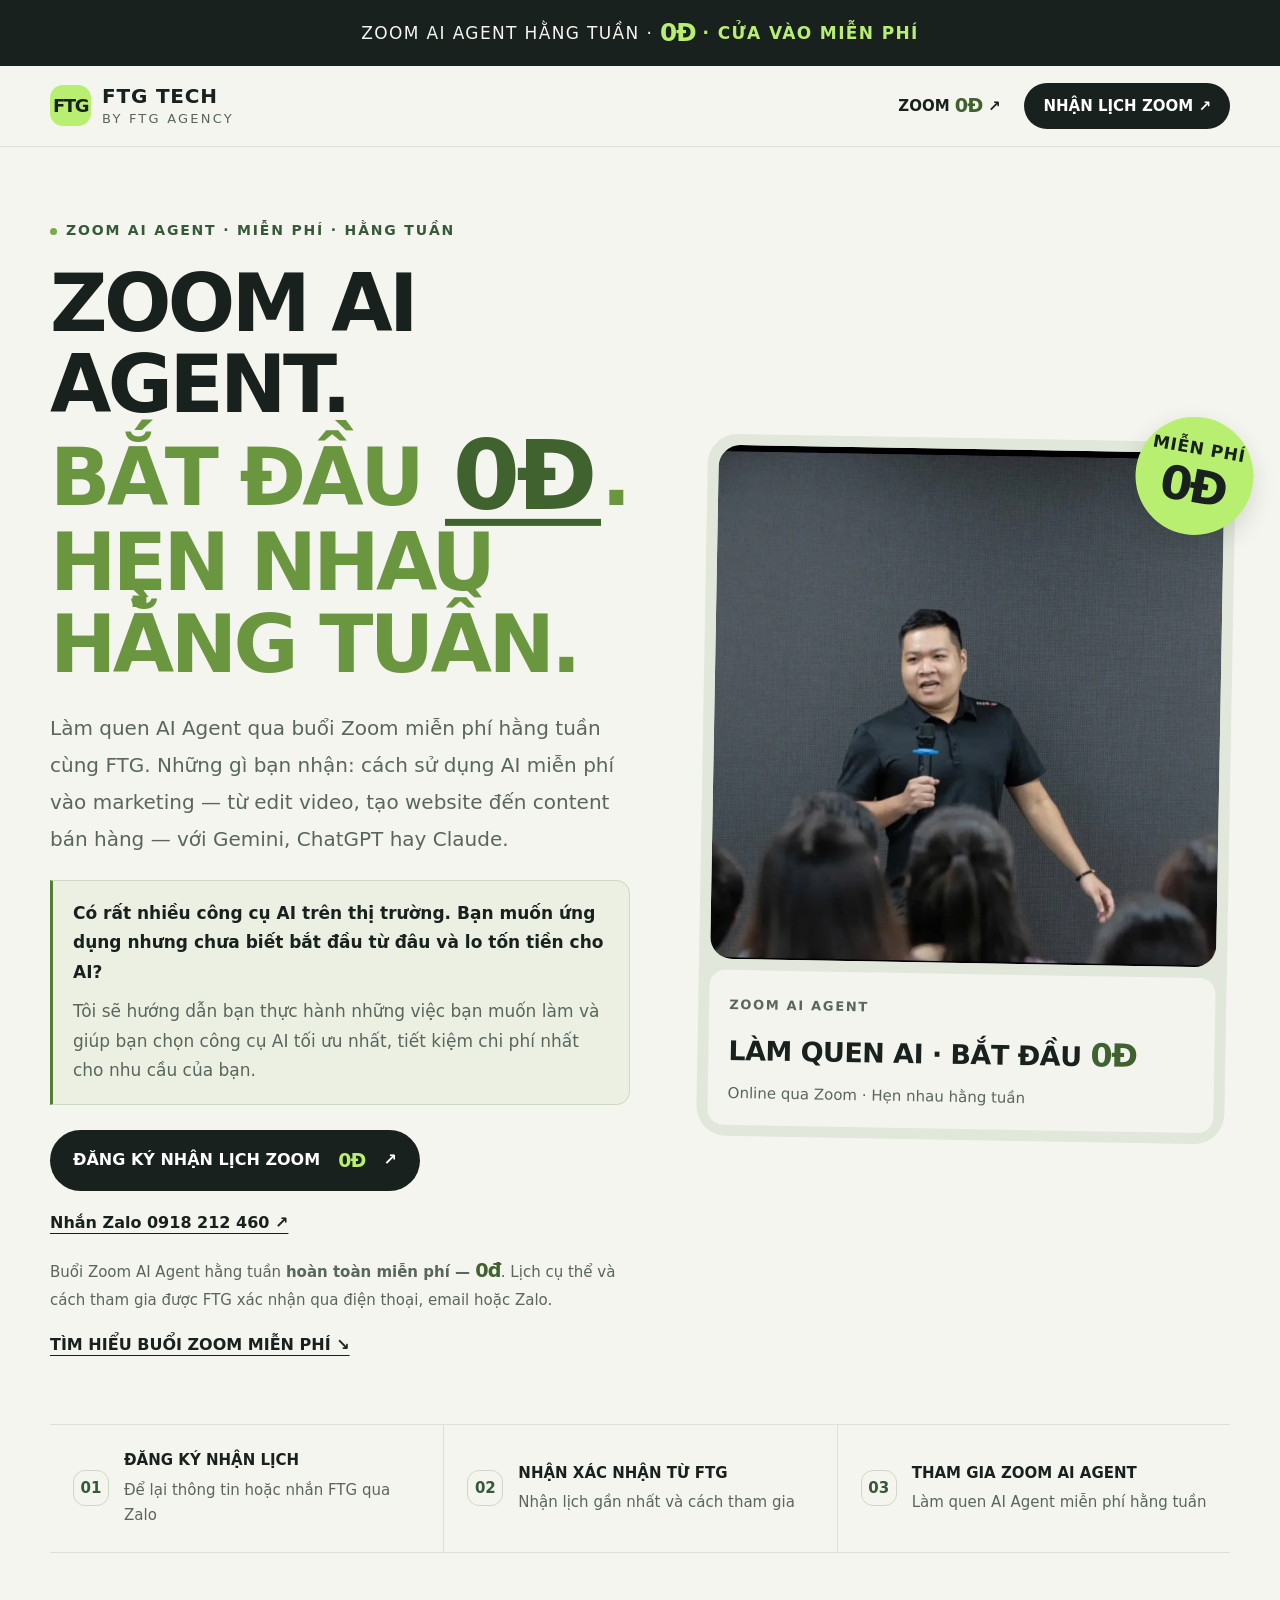
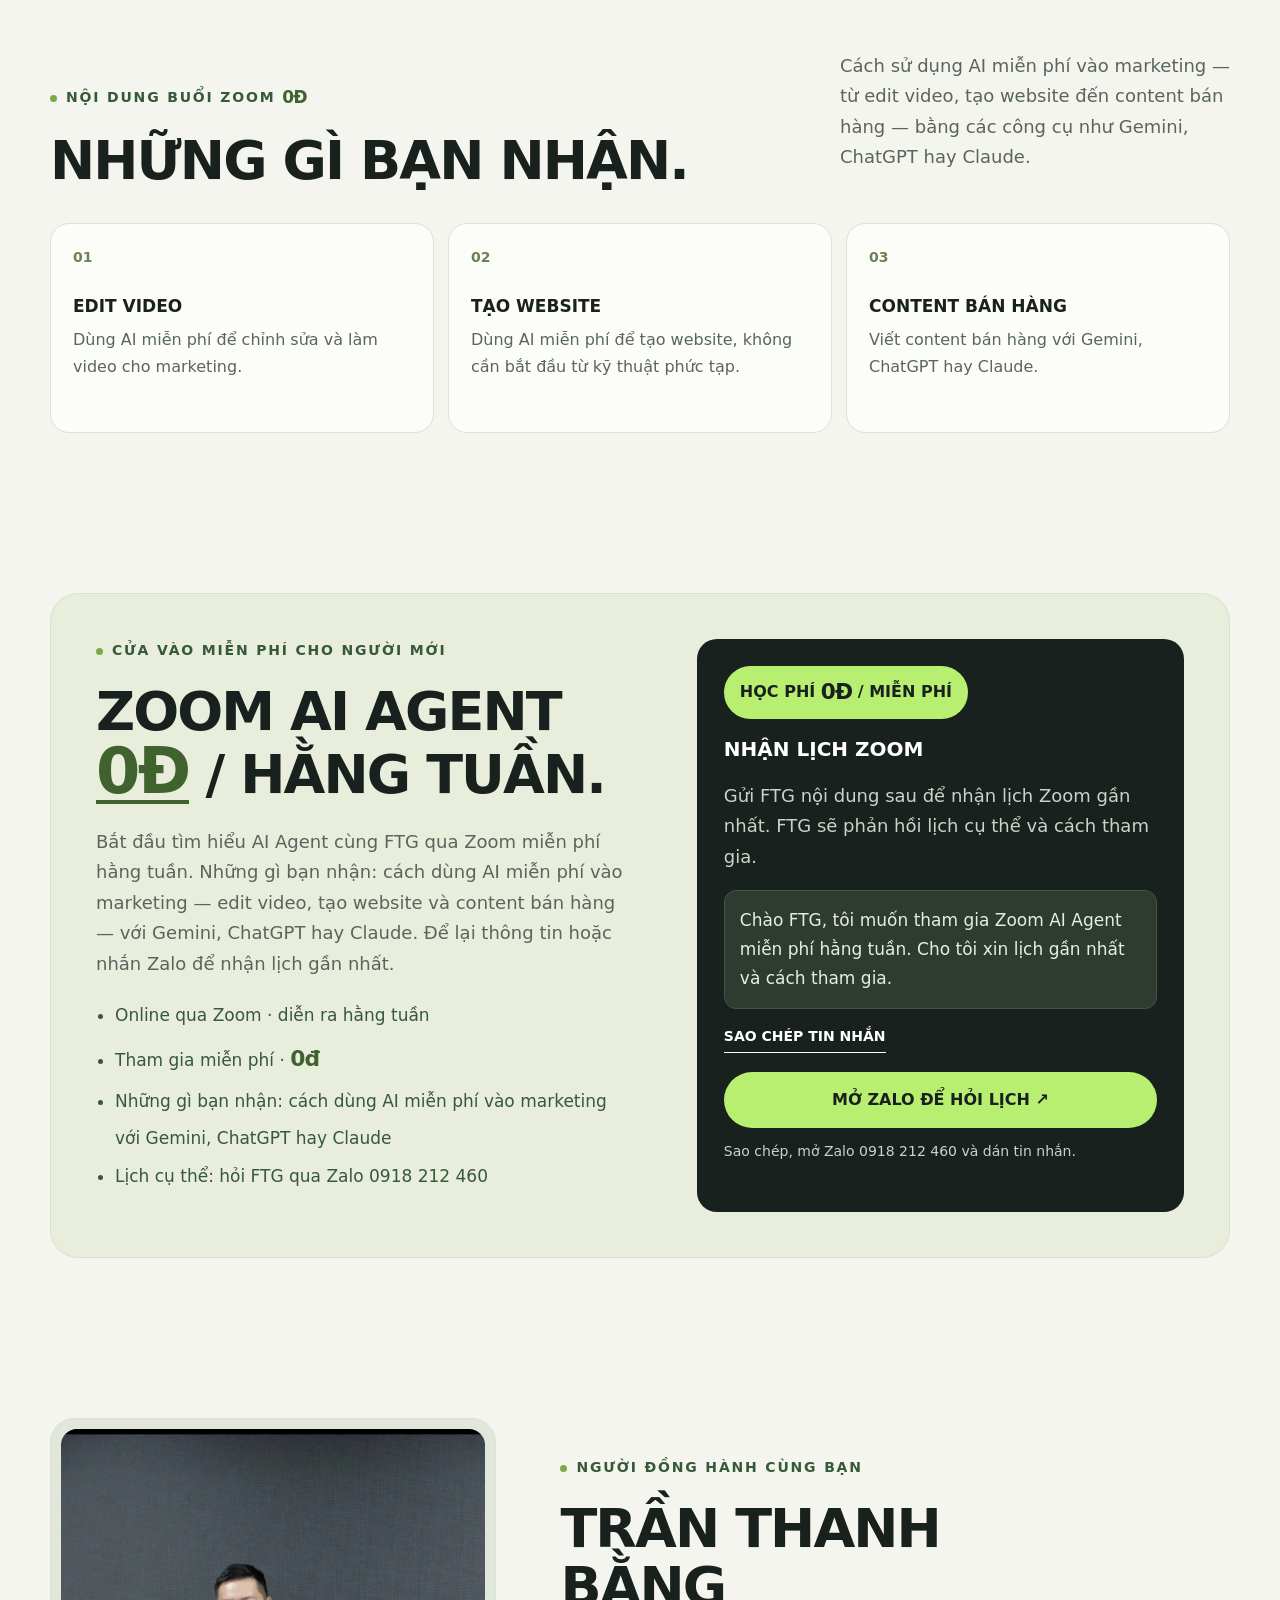
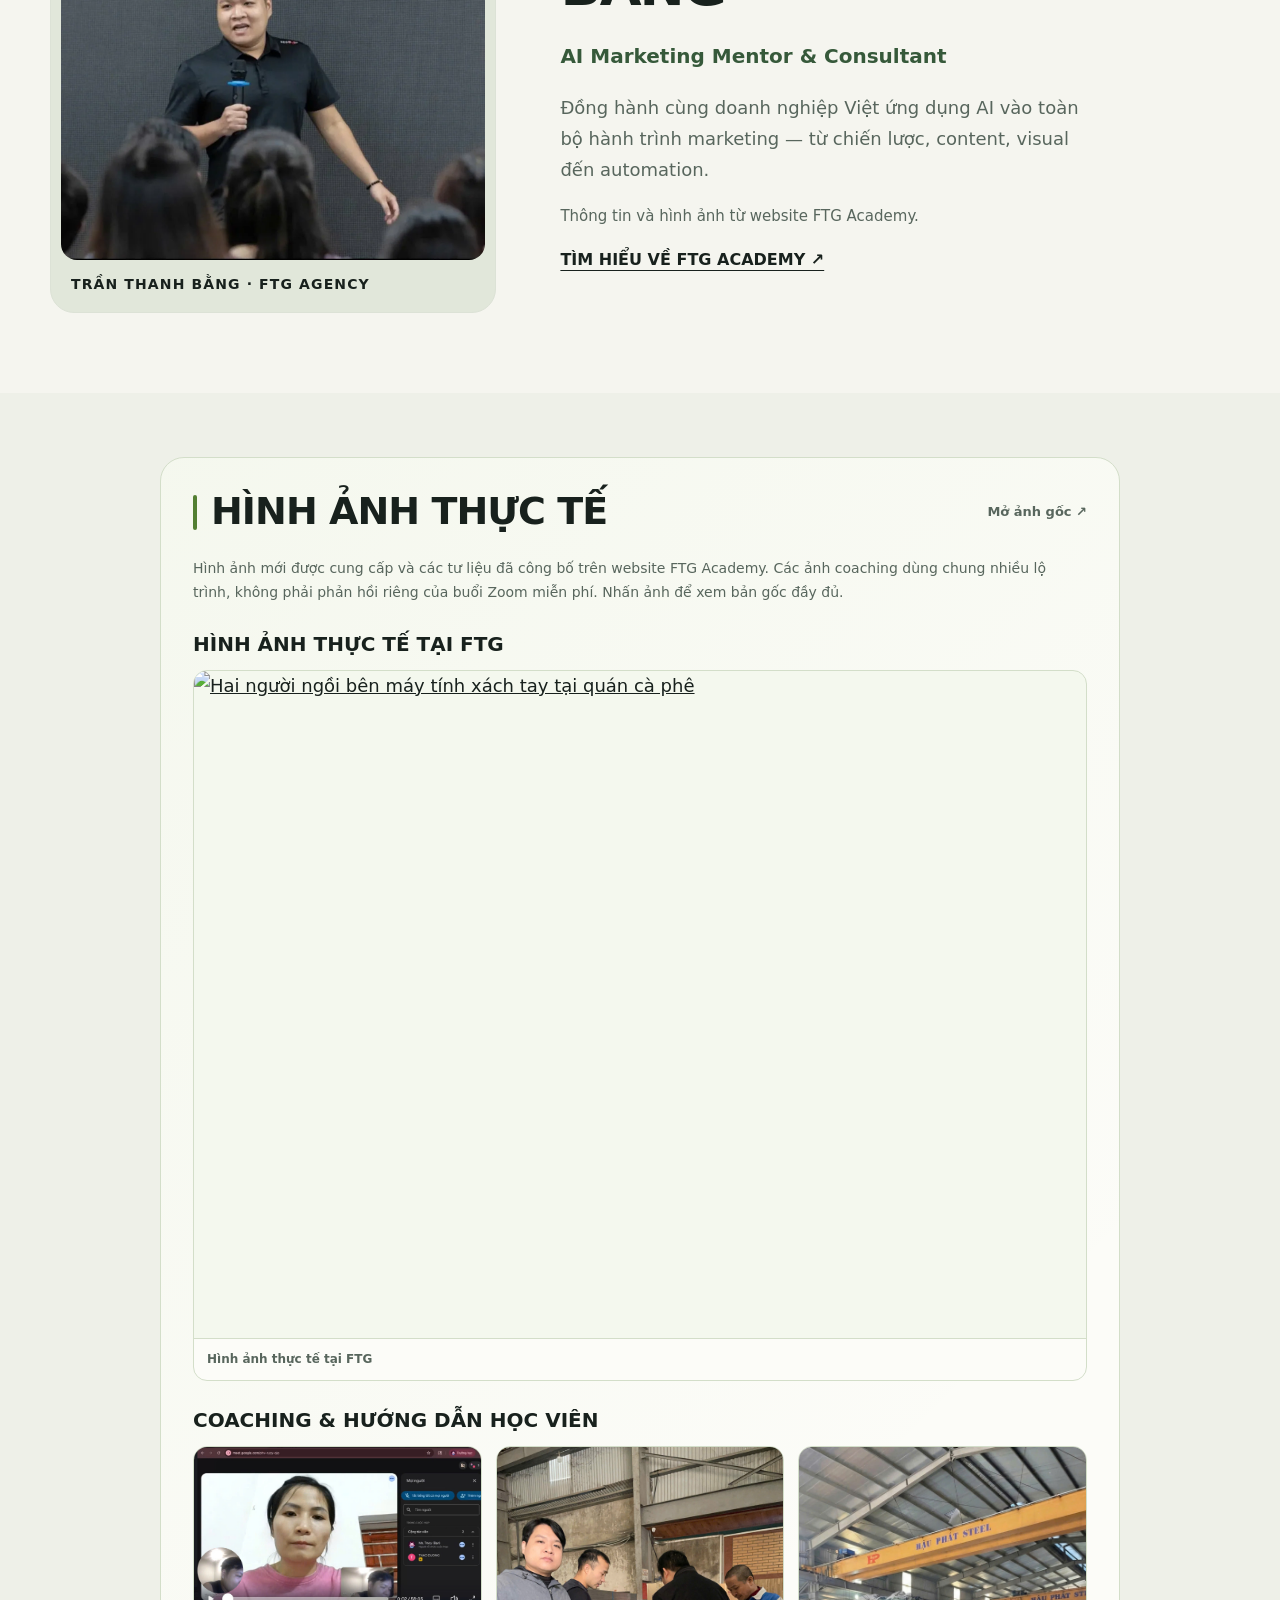
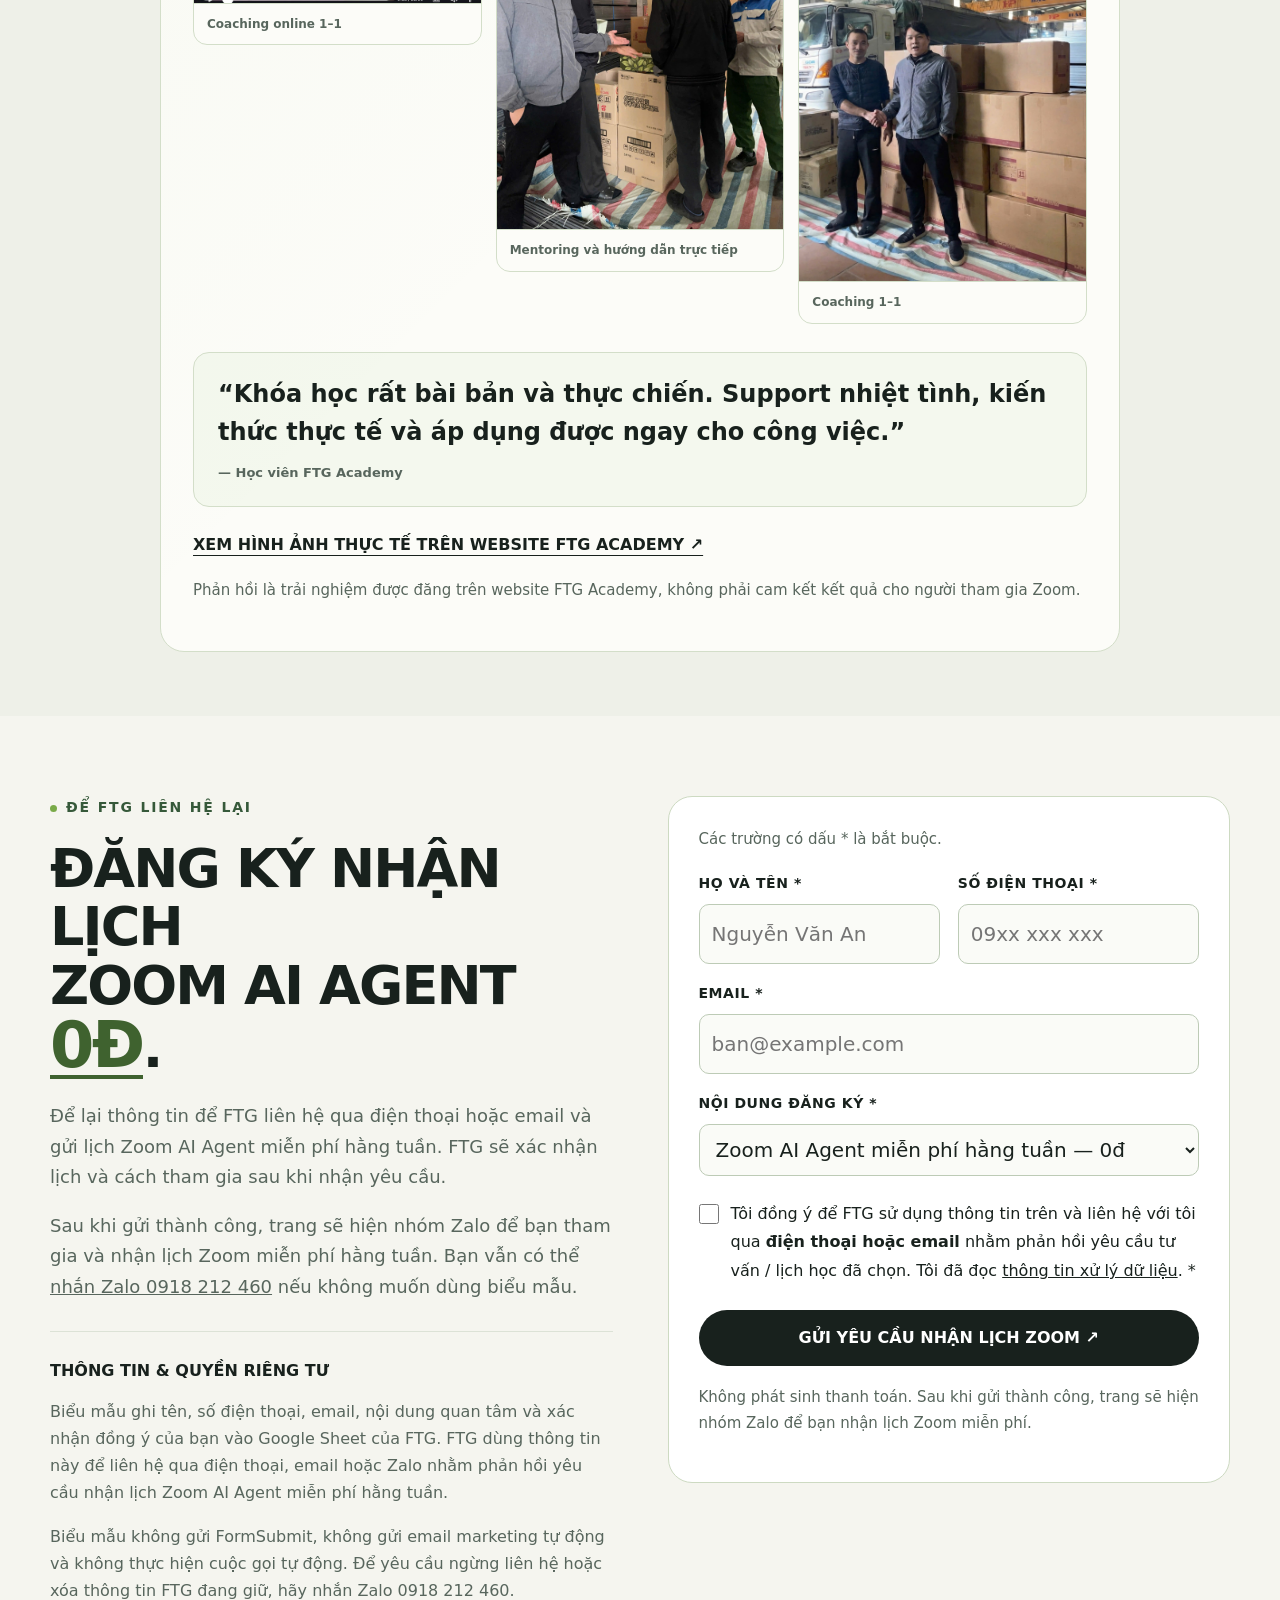
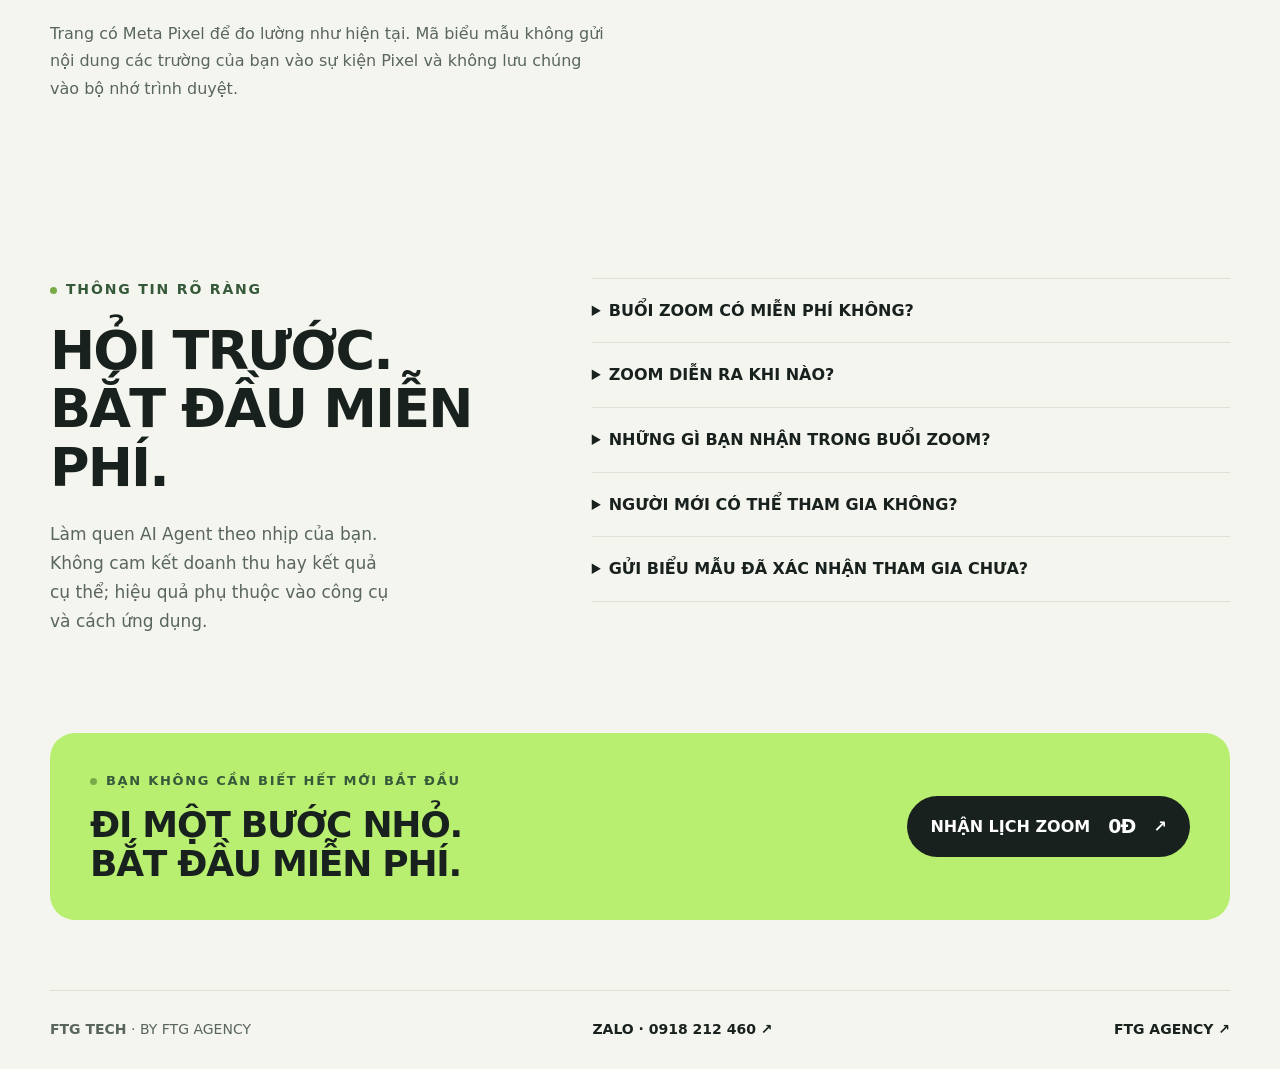
==== bat-dau/index.html @ dbfe8821 "Use neutral Vietnamese image gallery labels" ====
<!doctype html>
<html lang="vi">
<head>
<meta charset="utf-8"><meta name="viewport" content="width=device-width,initial-scale=1"><meta name="theme-color" content="#f5f5ef">
<title>ZOOM AI AGENT 0Đ HẰNG TUẦN | FTG TECH</title>
<meta name="description" content="Tham gia Zoom AI Agent miễn phí hằng tuần cùng FTG. Những gì bạn nhận: cách dùng AI miễn phí vào marketing — edit video, tạo website, content bán hàng với Gemini, ChatGPT hay Claude. Đăng ký nhận lịch hoặc nhắn Zalo 0918 212 460.">
<link rel="canonical" href="https://ftgagency.github.io/ftg-tech/bat-dau/">
<meta property="og:title" content="ZOOM AI AGENT 0Đ HẰNG TUẦN | FTG TECH">
<meta property="og:description" content="Zoom AI Agent 0đ hằng tuần. Những gì bạn nhận: cách dùng AI miễn phí vào marketing — edit video, tạo website, content bán hàng với Gemini, ChatGPT hay Claude.">
<meta property="og:type" content="website"><meta property="og:url" content="https://ftgagency.github.io/ftg-tech/bat-dau/"><meta property="og:image" content="https://ftgagency.github.io/ftg-tech/assets/tech-workspace.jpg">
<link rel="stylesheet" href="funnel.css?v=feedback-layout-20261028">
<link rel="stylesheet" href="../assets/feedback-layout.css?v=20261029-feedback">
<script>!function(f,b,e,v,n,t,s){if(f.fbq)return;n=f.fbq=function(){n.callMethod?n.callMethod.apply(n,arguments):n.queue.push(arguments)};if(!f._fbq)f._fbq=n;n.push=n;n.loaded=!0;n.version='2.0';n.queue=[];t=b.createElement(e);t.async=!0;t.src=v;s=b.getElementsByTagName(e)[0];s.parentNode.insertBefore(t,s)}(window, document,'script','https://connect.facebook.net/en_US/fbevents.js');fbq('init','1695543372086757');fbq('track','PageView');</script>
</head>
<body>
<noscript><img height="1" width="1" style="display:none" alt="" src="https://www.facebook.com/tr?id=1695543372086757&ev=PageView&noscript=1"></noscript>
<a class="skip" href="#main">Bỏ qua điều hướng</a>
<div class="announcement">ZOOM AI AGENT HẰNG TUẦN · <strong><span class="zero-mark">0Đ</span> · CỬA VÀO MIỄN PHÍ</strong></div>
<header><div class="wrap nav"><a class="brand" href="../" aria-label="FTG Tech trang chủ"><span class="brand-mark">FTG</span><span><strong>FTG TECH</strong><small>BY FTG AGENCY</small></span></a><a class="nav-link" href="#zoom">ZOOM <span class="zero-mark">0Đ</span> ↗</a><a class="button small" href="#dang-ky">NHẬN LỊCH ZOOM ↗</a></div></header>
<main id="main">
<section class="hero wrap" id="bat-dau">
<div>
<p class="eyebrow">ZOOM AI AGENT · MIỄN PHÍ · HẰNG TUẦN</p>
<h1>ZOOM AI AGENT.<br><em>BẮT ĐẦU <span class="zero-mark">0Đ</span>.<br>HẸN NHAU<br>HẰNG TUẦN.</em></h1>
<p class="lead">Làm quen AI Agent qua buổi Zoom miễn phí hằng tuần cùng FTG. Những gì bạn nhận: cách sử dụng AI miễn phí vào marketing — từ edit video, tạo website đến content bán hàng — với Gemini, ChatGPT hay Claude.</p>
<div class="ai-start-message ai-start-message--light"><p><strong>Có rất nhiều công cụ AI trên thị trường. Bạn muốn ứng dụng nhưng chưa biết bắt đầu từ đâu và lo tốn tiền cho AI?</strong></p><p>Tôi sẽ hướng dẫn bạn thực hành những việc bạn muốn làm và giúp bạn chọn công cụ AI tối ưu nhất, tiết kiệm chi phí nhất cho nhu cầu của bạn.</p></div>
<div class="actions"><a class="button" href="#dang-ky">ĐĂNG KÝ NHẬN LỊCH ZOOM <span class="zero-mark">0Đ</span> <span>↗</span></a><a class="text-link" href="https://zalo.me/0918212460" target="_blank" rel="noopener noreferrer" data-contact="hero">Nhắn Zalo 0918 212 460 ↗</a></div>
<p class="note">Buổi Zoom AI Agent hằng tuần <strong>hoàn toàn miễn phí — <span class="zero-mark">0đ</span></strong>. Lịch cụ thể và cách tham gia được FTG xác nhận qua điện thoại, email hoặc Zalo.</p>
<a class="text-link" href="#zoom">TÌM HIỂU BUỔI ZOOM MIỄN PHÍ ↘</a>
</div>
<div class="hero-visual hero-portrait"><img src="assets/tran-thanh-bang.webp" alt="Trần Thanh Bằng cầm mic chia sẻ trong buổi đào tạo" fetchpriority="high" width="1260" height="1280"><div class="visual-caption"><span>ZOOM AI AGENT</span><strong>LÀM QUEN AI · BẮT ĐẦU <span class="zero-mark">0Đ</span></strong><p>Online qua Zoom · Hẹn nhau hằng tuần</p></div><span class="free-badge">MIỄN PHÍ<br><b>0Đ</b></span></div>
</section>
<div class="wrap"><ol class="steps">
<li><span>01</span><div><strong>ĐĂNG KÝ NHẬN LỊCH</strong><small>Để lại thông tin hoặc nhắn FTG qua Zalo</small></div></li>
<li><span>02</span><div><strong>NHẬN XÁC NHẬN TỪ FTG</strong><small>Nhận lịch gần nhất và cách tham gia</small></div></li>
<li><span>03</span><div><strong>THAM GIA ZOOM AI AGENT</strong><small>Làm quen AI Agent miễn phí hằng tuần</small></div></li>
</ol></div>

<section class="wrap section" id="nhung-gi-ban-nhan" aria-labelledby="benefits-title">
<div class="section-head">
<div>
<p class="eyebrow">NỘI DUNG BUỔI ZOOM <span class="zero-mark">0Đ</span></p>
<h2 id="benefits-title">NHỮNG GÌ BẠN NHẬN.</h2>
</div>
<p>Cách sử dụng AI miễn phí vào marketing — từ edit video, tạo website đến content bán hàng — bằng các công cụ như Gemini, ChatGPT hay Claude.</p>
</div>
<div class="curriculum-grid">
<article class="module">
<span class="goal-number">01</span>
<strong>EDIT VIDEO</strong>
<span>Dùng AI miễn phí để chỉnh sửa và làm video cho marketing.</span>
</article>
<article class="module">
<span class="goal-number">02</span>
<strong>TẠO WEBSITE</strong>
<span>Dùng AI miễn phí để tạo website, không cần bắt đầu từ kỹ thuật phức tạp.</span>
</article>
<article class="module">
<span class="goal-number">03</span>
<strong>CONTENT BÁN HÀNG</strong>
<span>Viết content bán hàng với Gemini, ChatGPT hay Claude.</span>
</article>
</div>
</section>

<section class="wrap section" id="zoom">
<div class="zoom-panel">
<div>
<p class="eyebrow">CỬA VÀO MIỄN PHÍ CHO NGƯỜI MỚI</p>
<h2>ZOOM AI AGENT<br><span class="zero-mark">0Đ</span> / HẰNG TUẦN.</h2>
<p>Bắt đầu tìm hiểu AI Agent cùng FTG qua Zoom miễn phí hằng tuần. Những gì bạn nhận: cách dùng AI miễn phí vào marketing — edit video, tạo website và content bán hàng — với Gemini, ChatGPT hay Claude. Để lại thông tin hoặc nhắn Zalo để nhận lịch gần nhất.</p>
<ul class="plain-list">
<li>Online qua Zoom · diễn ra hằng tuần</li>
<li>Tham gia miễn phí · <span class="zero-mark">0đ</span></li>
<li>Những gì bạn nhận: cách dùng AI miễn phí vào marketing với Gemini, ChatGPT hay Claude</li>
<li>Lịch cụ thể: hỏi FTG qua Zalo 0918 212 460</li>
</ul>
</div>
<div class="zoom-action">
<span class="pill">HỌC PHÍ <span class="zero-mark">0Đ</span> / MIỄN PHÍ</span>
<h3>NHẬN LỊCH ZOOM</h3>
<p>Gửi FTG nội dung sau để nhận lịch Zoom gần nhất. FTG sẽ phản hồi lịch cụ thể và cách tham gia.</p>
<div class="message" id="zoom-message">Chào FTG, tôi muốn tham gia Zoom AI Agent miễn phí hằng tuần. Cho tôi xin lịch gần nhất và cách tham gia.</div>
<button class="copy" type="button" data-copy="zoom-message">SAO CHÉP TIN NHẮN</button>
<a class="button full" href="https://zalo.me/0918212460" target="_blank" rel="noopener noreferrer" data-contact="weekly_zoom">MỞ ZALO ĐỂ HỎI LỊCH ↗</a>
<small>Sao chép, mở Zalo 0918 212 460 và dán tin nhắn.</small>
</div>
</div>
</section>

<section class="wrap section mentor-section" id="nguoi-dong-hanh" aria-labelledby="mentor-title">
<figure class="mentor-photo"><img src="assets/tran-thanh-bang.webp" alt="Trần Thanh Bằng chia sẻ trong buổi đào tạo" width="1260" height="1280" loading="lazy" decoding="async"><figcaption>TRẦN THANH BẰNG · FTG AGENCY</figcaption></figure>
<div class="mentor-copy">
<p class="eyebrow">NGƯỜI ĐỒNG HÀNH CÙNG BẠN</p>
<h2 id="mentor-title">TRẦN THANH BẰNG</h2>
<p class="mentor-role">AI Marketing Mentor &amp; Consultant</p>
<p>Đồng hành cùng doanh nghiệp Việt ứng dụng AI vào toàn bộ hành trình marketing — từ chiến lược, content, visual đến automation.</p>
<p class="note">Thông tin và hình ảnh từ website FTG Academy.</p>
<a class="text-link" href="https://ftgagency.github.io/" target="_blank" rel="noopener noreferrer">TÌM HIỂU VỀ FTG ACADEMY ↗</a>
</div>
</section>

<section class="user-feedback feedback-layout feedback-layout--light" id="feedback" aria-labelledby="feedback-title">
  <div class="wrap"><div class="feedback-panel">
    <div class="feedback-heading"><h2 id="feedback-title">HÌNH ẢNH THỰC TẾ</h2>
      <a class="feedback-open" href="https://ftgagency.github.io/assets/feedback-ftg.jpg" target="_blank" rel="noopener noreferrer" aria-label="Mở hình ảnh thực tế FTG đầy đủ">Mở ảnh gốc ↗</a>
    </div>
    <p class="feedback-intro">Hình ảnh mới được cung cấp và các tư liệu đã công bố trên website FTG Academy. Các ảnh coaching dùng chung nhiều lộ trình, không phải phản hồi riêng của buổi Zoom miễn phí. Nhấn ảnh để xem bản gốc đầy đủ.</p>
    <div class="feedback-group feedback-group--single"><h3>Hình ảnh thực tế tại FTG</h3><div class="feedback-gallery"><figure class="feedback-card"><a class="feedback-photo-link" href="https://ftgagency.github.io/assets/feedback-ftg.jpg" target="_blank" rel="noopener noreferrer" aria-label="Mở ảnh gốc đầy đủ: Hai người ngồi bên máy tính xách tay tại quán cà phê"><img src="https://ftgagency.github.io/assets/feedback-ftg.webp" srcset="https://ftgagency.github.io/assets/feedback-ftg-768.webp 768w, https://ftgagency.github.io/assets/feedback-ftg.webp 1280w" sizes="(max-width: 700px) calc(100vw - 72px), 760px" alt="Hai người ngồi bên máy tính xách tay tại quán cà phê" width="1280" height="958" loading="lazy" decoding="async"></a><figcaption>Hình ảnh thực tế tại FTG</figcaption></figure></div></div>
    <div class="feedback-group"><h3>Coaching & hướng dẫn học viên</h3><div class="feedback-gallery"><figure class="feedback-card"><a class="feedback-photo-link" href="https://ftgagency.github.io/ftg-tech/bat-dau/assets/online-meeting-coaching.jpg" target="_blank" rel="noopener noreferrer" aria-label="Mở ảnh gốc đầy đủ: Trần Thanh Bằng coaching online 1–1 cùng học viên FTG Academy"><img src="https://ftgagency.github.io/ftg-tech/bat-dau/assets/online-meeting-coaching.jpg" alt="Trần Thanh Bằng coaching online 1–1 cùng học viên FTG Academy" width="1544" height="838" loading="lazy" decoding="async"></a><figcaption>Coaching online 1–1</figcaption></figure><figure class="feedback-card"><a class="feedback-photo-link" href="https://ftgagency.github.io/ftg-tech/bat-dau/assets/mentoring-session.jpg" target="_blank" rel="noopener noreferrer" aria-label="Mở ảnh gốc đầy đủ: Giảng viên hướng dẫn học viên FTG Academy"><img src="https://ftgagency.github.io/ftg-tech/bat-dau/assets/mentoring-session.jpg" alt="Giảng viên hướng dẫn học viên FTG Academy" width="1440" height="1920" loading="lazy" decoding="async"></a><figcaption>Mentoring và hướng dẫn trực tiếp</figcaption></figure><figure class="feedback-card"><a class="feedback-photo-link" href="https://ftgagency.github.io/ftg-tech/bat-dau/assets/coaching-laptop.jpg" target="_blank" rel="noopener noreferrer" aria-label="Mở ảnh gốc đầy đủ: Buổi coaching 1–1 tại FTG Academy"><img src="https://ftgagency.github.io/ftg-tech/bat-dau/assets/coaching-laptop.jpg" alt="Buổi coaching 1–1 tại FTG Academy" width="1267" height="1920" loading="lazy" decoding="async"></a><figcaption>Coaching 1–1</figcaption></figure></div></div>

    <figure class="feedback-quote"><blockquote>“Khóa học rất bài bản và thực chiến. Support nhiệt tình, kiến thức thực tế và áp dụng được ngay cho công việc.”</blockquote><figcaption>— Học viên FTG Academy</figcaption></figure>
    <div class="feedback-source"><a class="text-link" href="https://ftgagency.github.io/#gallery" target="_blank" rel="noopener noreferrer">XEM HÌNH ẢNH THỰC TẾ TRÊN WEBSITE FTG ACADEMY ↗</a><p class="note">Phản hồi là trải nghiệm được đăng trên website FTG Academy, không phải cam kết kết quả cho người tham gia Zoom.</p></div>
  </div></div>
</section>

<section class="wrap section registration" id="dang-ky" aria-labelledby="registration-title">
<div class="registration-copy">
<p class="eyebrow">ĐỂ FTG LIÊN HỆ LẠI</p>
<h2 id="registration-title">ĐĂNG KÝ NHẬN LỊCH<br>ZOOM AI AGENT <span class="zero-mark">0Đ</span>.</h2>
<p>Để lại thông tin để FTG liên hệ qua điện thoại hoặc email và gửi lịch Zoom AI Agent miễn phí hằng tuần. FTG sẽ xác nhận lịch và cách tham gia sau khi nhận yêu cầu.</p>
<p>Sau khi gửi thành công, trang sẽ hiện nhóm Zalo để bạn tham gia và nhận lịch Zoom miễn phí hằng tuần. Bạn vẫn có thể <a href="https://zalo.me/0918212460" target="_blank" rel="noopener noreferrer">nhắn Zalo 0918 212 460</a> nếu không muốn dùng biểu mẫu.</p>
<div class="registration-privacy" id="form-privacy">
<h3>THÔNG TIN &amp; QUYỀN RIÊNG TƯ</h3>
<p>Biểu mẫu ghi tên, số điện thoại, email, nội dung quan tâm và xác nhận đồng ý của bạn vào Google Sheet của FTG. FTG dùng thông tin này để liên hệ qua điện thoại, email hoặc Zalo nhằm phản hồi yêu cầu nhận lịch Zoom AI Agent miễn phí hằng tuần.</p>
<p>Biểu mẫu không gửi FormSubmit, không gửi email marketing tự động và không thực hiện cuộc gọi tự động. Để yêu cầu ngừng liên hệ hoặc xóa thông tin FTG đang giữ, hãy nhắn Zalo 0918 212 460.</p>
<p>Trang có Meta Pixel để đo lường như hiện tại. Mã biểu mẫu không gửi nội dung các trường của bạn vào sự kiện Pixel và không lưu chúng vào bộ nhớ trình duyệt.</p>
</div>
</div>
<form id="registration-form" class="registration-form" action="#" method="POST" aria-describedby="form-privacy">
<input type="hidden" name="source" value="ftg-tech-bat-dau">
<input type="hidden" name="consent_version" value="ftg-zoom-funnel-v2-2026-10-25">
<input type="hidden" name="submitted_at_utc" id="submitted-at" value="">
<input type="text" name="_honey" class="form-honey" tabindex="-1" autocomplete="off" aria-hidden="true">
<p class="form-intro">Các trường có dấu * là bắt buộc.</p>
<div class="registration-fields">
<div class="form-field"><label for="lead-name">HỌ VÀ TÊN *</label><input id="lead-name" name="name" type="text" autocomplete="name" minlength="2" maxlength="100" required placeholder="Nguyễn Văn An"></div>
<div class="form-field"><label for="lead-phone">SỐ ĐIỆN THOẠI *</label><input id="lead-phone" name="phone" type="tel" autocomplete="tel" inputmode="tel" pattern="[+]?[0-9][0-9 ]{7,23}" maxlength="25" title="Nhập số điện thoại từ 8 đến 25 ký tự, chỉ gồm chữ số, khoảng trắng và dấu + ở đầu nếu có." required placeholder="09xx xxx xxx"></div>
<div class="form-field form-wide"><label for="lead-email">EMAIL *</label><input id="lead-email" name="email" type="email" autocomplete="email" maxlength="254" required placeholder="ban@example.com"></div>
<div class="form-field form-wide"><label for="lead-interest">NỘI DUNG ĐĂNG KÝ *</label>
<select id="lead-interest" name="course_interest" required>
<option value="Zoom AI Agent miễn phí hằng tuần" selected>Zoom AI Agent miễn phí hằng tuần — 0đ</option>
</select>
</div>
</div>
<label class="contact-consent" for="lead-consent"><input id="lead-consent" name="contact_consent" type="checkbox" required value="Tôi đồng ý để FTG sử dụng tên, số điện thoại, email và nội dung quan tâm để liên hệ qua điện thoại hoặc email nhằm phản hồi yêu cầu tư vấn / lịch học tôi đã gửi."><span>Tôi đồng ý để FTG sử dụng thông tin trên và liên hệ với tôi qua <strong>điện thoại hoặc email</strong> nhằm phản hồi yêu cầu tư vấn / lịch học đã chọn. Tôi đã đọc <a href="#form-privacy">thông tin xử lý dữ liệu</a>. *</span></label>
<button class="button full" type="submit">GỬI YÊU CẦU NHẬN LỊCH ZOOM ↗</button>
<p class="note">Không phát sinh thanh toán. Sau khi gửi thành công, trang sẽ hiện nhóm Zalo để bạn nhận lịch Zoom miễn phí.</p>
<p id="registration-status" class="registration-status" role="status" aria-live="polite" hidden></p>
<div id="registration-success" class="registration-success" hidden>
<h3>ĐÃ NHẬN ĐĂNG KÝ.</h3>
<p>FTG đã ghi yêu cầu nhận lịch Zoom AI Agent miễn phí hằng tuần. Vào nhóm Zalo bên dưới để nhận lịch học miễn phí.</p>
<a class="button full" id="zalo-group-link" href="https://zalo.me/g/so3c4ch6mzibuyosyxde" target="_blank" rel="noopener noreferrer">VÀO NHÓM ZALO NHẬN LỊCH ↗</a>
<p class="note">Nếu cần hỗ trợ thêm, nhắn Zalo 0918 212 460.</p>
</div>
</form>
</section>

<section class="wrap section faq">
<div>
<p class="eyebrow">THÔNG TIN RÕ RÀNG</p>
<h2>HỎI TRƯỚC.<br>BẮT ĐẦU MIỄN PHÍ.</h2>
<p>Làm quen AI Agent theo nhịp của bạn. Không cam kết doanh thu hay kết quả cụ thể; hiệu quả phụ thuộc vào công cụ và cách ứng dụng.</p>
</div>
<div>
<details><summary>BUỔI ZOOM CÓ MIỄN PHÍ KHÔNG?</summary><p>Có. Zoom AI Agent hằng tuần có phí tham gia 0đ. Bạn không cần mua bất kỳ chương trình nào để đăng ký nhận lịch và tham gia buổi Zoom này.</p></details>
<details><summary>ZOOM DIỄN RA KHI NÀO?</summary><p>Buổi Zoom diễn ra hằng tuần. Lịch cụ thể và cách tham gia được FTG xác nhận; hãy <a href="#dang-ky">đăng ký nhận lịch</a> hoặc nhắn Zalo 0918 212 460 để hỏi buổi gần nhất.</p></details>
<details><summary>NHỮNG GÌ BẠN NHẬN TRONG BUỔI ZOOM?</summary><p>Cách sử dụng AI miễn phí vào marketing: edit video, tạo website và tạo content bán hàng bằng các công cụ như Gemini, ChatGPT hay Claude. Buổi Zoom vẫn miễn phí 0đ; bạn không cần mua khóa học để tham gia.</p></details>
<details><summary>NGƯỜI MỚI CÓ THỂ THAM GIA KHÔNG?</summary><p>Có. Đây là cửa vào miễn phí để người mới làm quen AI Agent. Bạn có thể trao đổi với FTG về nội dung buổi Zoom gần nhất trước khi tham gia.</p></details>
<details><summary>GỬI BIỂU MẪU ĐÃ XÁC NHẬN THAM GIA CHƯA?</summary><p>Chưa. <a href="#dang-ky">Biểu mẫu nhận lịch Zoom</a> ghi thông tin vào Google Sheet của FTG khi bạn đồng ý để FTG liên hệ qua điện thoại hoặc email. Sau khi gửi thành công, trang hiện nhóm Zalo để bạn nhận lịch Zoom miễn phí. Biểu mẫu không tự gửi email marketing hay gọi điện tự động. Bạn vẫn có thể nhắn Zalo 0918 212 460. Trang tiếp tục dùng Meta Pixel để đo lượt truy cập và thao tác.</p></details>
</div>
</section>

<section class="wrap closing">
<div>
<p class="eyebrow">BẠN KHÔNG CẦN BIẾT HẾT MỚI BẮT ĐẦU</p>
<h2>ĐI MỘT BƯỚC NHỎ.<br>BẮT ĐẦU MIỄN PHÍ.</h2>
</div>
<a class="button" href="#dang-ky">NHẬN LỊCH ZOOM <span class="zero-mark">0Đ</span> ↗</a>
</section>
</main>
<footer class="wrap"><span><b>FTG TECH</b> · BY FTG AGENCY</span><a href="https://zalo.me/0918212460" target="_blank" rel="noopener noreferrer" data-contact="footer">ZALO · 0918 212 460 ↗</a><a href="https://ftgagency.github.io/">FTG AGENCY ↗</a></footer>
<div class="toast" id="status" role="status" aria-live="polite"></div>
<script src="funnel.js?v=sheet-zalo-20261025" defer></script>
</body>
</html>
---- bat-dau/funnel.css ----
:root{--paper:#f5f5ef;--ink:#18211d;--muted:#58665d;--line:#dce2d6;--green:#b9ef70;--dark:#36593a}*{box-sizing:border-box}html{scroll-behavior:smooth;scroll-padding-top:105px}body{margin:0;background:var(--paper);color:var(--ink);font-family:Inter,ui-sans-serif,system-ui,-apple-system,"Segoe UI",sans-serif;line-height:1.65;-webkit-font-smoothing:antialiased}a{color:inherit}button,input{font:inherit}button,a{-webkit-tap-highlight-color:transparent}button{cursor:pointer}a:focus-visible,button:focus-visible,summary:focus-visible{outline:3px solid #537f32;outline-offset:5px}.wrap{width:min(1180px,calc(100% - 48px));margin-inline:auto}.announcement{background:var(--ink);color:#f5f5ef;text-align:center;padding:10px 16px;font-size:15px;letter-spacing:.09em}.announcement strong{color:var(--green)}header{position:sticky;top:0;z-index:10;background:rgba(245,245,239,.97);border-bottom:1px solid var(--line);backdrop-filter:blur(12px)}.nav{min-height:80px;display:flex;align-items:center;gap:24px;justify-content:space-between}.brand{display:flex;gap:11px;align-items:center;text-decoration:none;line-height:1.1}.brand-mark{display:grid;place-items:center;width:41px;height:41px;background:var(--green);border-radius:13px;font-size:18px;letter-spacing:-.08em;font-weight:900}.brand strong{font-size:20px;letter-spacing:.04em}.brand small{display:block;margin-top:5px;font-size:13px;letter-spacing:.17em;color:var(--muted)}.nav-link{margin-left:auto;text-decoration:none;font-size:15px;font-weight:800}.button{display:inline-flex;align-items:center;justify-content:center;gap:18px;padding:16px 23px;border:0;border-radius:99px;text-decoration:none;color:white;background:var(--ink);font-size:16px;font-weight:850;line-height:1.5;transition:background .2s,transform .2s}.button:hover{background:#36593a;transform:translateY(-2px)}.small{font-size:15px;padding:12px 19px}.full{width:100%}.hero{display:grid;grid-template-columns:1.1fr 1fr;align-items:center;gap:72px;padding-block:72px 65px}.eyebrow{color:var(--dark);font-size:14px;font-weight:850;letter-spacing:.13em;margin:0 0 20px}.eyebrow:before{content:"";display:inline-block;width:7px;height:7px;border-radius:50%;background:#79aa48;margin-right:9px}h1,h2,h3{font-weight:850;text-transform:uppercase}h1{font-size:clamp(48px,6.2vw,80px);line-height:1.03;letter-spacing:-.045em;margin:0 0 24px}h1 em{color:#6a963f;font-style:normal}.lead{font-size:20px;line-height:1.85;color:var(--muted);max-width:530px}.actions{display:flex;align-items:center;flex-wrap:wrap;gap:18px;margin-top:25px}.text-link{font-size:16px;text-underline-offset:5px;font-weight:800}.note{font-size:15px;color:var(--muted);line-height:1.75;margin-top:18px}.hero-visual{position:relative;padding:11px;background:#e1e7da;border-radius:30px;transform:rotate(1deg)}.hero-visual>img{width:100%;height:440px;object-fit:cover;display:block;border-radius:22px}.visual-caption{position:absolute;bottom:28px;left:28px;right:28px;padding:18px 20px;border-radius:16px;background:rgba(245,245,239,.96);transform:rotate(-1deg)}.visual-caption>span{font-size:13px;letter-spacing:.13em;color:var(--muted);font-weight:800}.visual-caption strong{display:block;font-size:27px;margin-top:4px;letter-spacing:-.02em}.visual-caption p{font-size:15px;margin:5px 0 0}.free-badge{position:absolute;right:-18px;top:-25px;display:flex;flex-direction:column;justify-content:center;text-align:center;width:94px;height:94px;border-radius:50%;background:var(--green);font-size:15px;font-weight:800;transform:rotate(9deg);line-height:1.2}.free-badge b{font-size:36px;letter-spacing:-.05em}.steps{list-style:none;display:grid;grid-template-columns:repeat(3,1fr);margin:0;padding:0;border-block:1px solid var(--line)}.steps li{display:flex;gap:15px;align-items:center;padding:23px}.steps li+li{border-left:1px solid var(--line)}.steps li>span{width:36px;height:36px;flex-shrink:0;display:grid;place-items:center;border:1px solid #cddac2;border-radius:12px;color:var(--dark);font-size:15px;font-weight:800}.steps strong{font-size:15px;display:block}.steps small{display:block;font-size:15px;color:var(--muted);margin-top:4px}.section{padding-block:80px}h2{font-size:clamp(34px,4.4vw,54px);line-height:1.09;letter-spacing:-.035em;margin:0 0 22px}h3{font-size:20px;line-height:1.4;margin:16px 0 12px}p{color:var(--muted)}.zoom-panel{display:grid;grid-template-columns:1.1fr 1fr;gap:65px;background:#e8eddc;border:1px solid #d8e2cd;padding:45px;border-radius:28px}.zoom-panel>div>p:not(.eyebrow){font-size:18px}.plain-list{padding-left:19px;font-size:17px;color:var(--dark);line-height:2.2}.zoom-action{background:var(--ink);color:white;padding:27px;border-radius:20px}.zoom-action p,.zoom-action small{color:#c9d4c8}.zoom-action>p,.result-contact>p{font-size:16px}.pill{display:inline-block;background:var(--green);color:var(--ink);padding:5px 12px;border-radius:99px;font-size:14px;font-weight:850}.message{padding:15px;border:1px solid #d3dec9;border-radius:12px;background:#f6f8f1;font-size:17px;color:var(--ink);white-space:pre-wrap;overflow-wrap:anywhere}.zoom-action .message{background:#2d3b30;color:#e8eddf;border-color:#455443}.zoom-action .button{background:var(--green);color:var(--ink)}.zoom-action small,.result-contact small{display:block;font-size:14px;line-height:1.7;margin-top:12px}.copy{background:transparent;border:0;border-bottom:1px solid currentColor;padding:3px 0;color:inherit;font-size:14px;font-weight:850;margin:13px 0 19px}.route-section{background:#eef0e8;padding-block:80px}.section-head{display:flex;justify-content:space-between;gap:40px;align-items:flex-end;margin-bottom:32px}.section-head h2{margin-bottom:0}.section-head>p{max-width:390px;font-size:18px}fieldset{padding:0;border:0;margin:0;min-width:0}.goal-grid{display:grid;grid-template-columns:repeat(4,minmax(0,1fr));gap:14px}.goal{position:relative;display:flex;flex-direction:column;padding:22px;border:1px solid var(--line);background:#fcfcf8;border-radius:19px;cursor:pointer;min-height:210px;transition:border-color .2s,background .2s}.goal:hover{border-color:#7b9c5c}.goal:has(input:checked){background:#e0edce;border:2px solid #4d7435;padding:21px}.goal:has(input:focus-visible){outline:3px solid #4d7435;outline-offset:3px}.goal input{position:absolute;right:20px;top:22px;width:18px;height:18px;accent-color:#3f622f}.goal-number{font-size:14px;font-weight:850;color:#698258;margin-bottom:24px}.goal strong{font-size:17px;line-height:1.5;margin-bottom:7px}.goal>span:not(.goal-number):not(.choose){font-size:16px;color:var(--muted)}.goal .choose{font-size:13px;color:var(--dark);font-weight:850;margin-top:auto;padding-top:20px}.beginner{background:#e7eddc}.route-submit{display:flex;align-items:center;gap:20px;flex-wrap:wrap;margin-top:26px}.route-submit p{font-size:15px}.recommendation{display:grid;grid-template-columns:1.1fr 1fr;gap:45px;margin-top:42px;padding:36px;background:white;border:1px solid #cddac2;border-radius:24px;scroll-margin-top:105px}.recommendation[hidden]{display:none}.result-copy h2{font-size:36px}.result-copy>p:not(.eyebrow):not(.note){font-size:18px}.result-price{display:inline-block;border-radius:99px;padding:7px 15px;background:#e8f1dc;color:var(--dark);font-weight:850}.result-contact{padding:24px;border-radius:17px;background:#edf2e6}.result-contact h3{margin-top:0}.faq{display:grid;grid-template-columns:.85fr 1.15fr;gap:70px}.faq>div>p:not(.eyebrow){font-size:17px;max-width:350px}details{padding:19px 0;border-bottom:1px solid var(--line)}details:first-child{border-top:1px solid var(--line)}summary{font-size:16px;font-weight:800;cursor:pointer;line-height:1.6}details p{font-size:17px;line-height:1.8}.closing{background:var(--green);padding:37px 40px;border-radius:25px;display:flex;align-items:center;justify-content:space-between;gap:25px;margin-bottom:70px}.closing h2{font-size:36px;margin-bottom:0}.closing .eyebrow{font-size:13px;margin-bottom:13px}footer{border-top:1px solid var(--line);padding-block:27px;display:flex;align-items:center;justify-content:space-between;gap:16px;font-size:14px;color:var(--muted)}footer a{text-decoration:none;font-weight:800;color:var(--ink)}.toast{position:fixed;bottom:25px;left:50%;transform:translateX(-50%);background:var(--ink);color:white;border-radius:12px;font-size:16px;padding:12px 18px;z-index:20;max-width:calc(100% - 32px);width:max-content}.toast:empty{display:none}.sr-only,.skip{position:absolute;left:-9999px}.skip:focus{left:16px;top:16px;z-index:99;background:white;padding:12px}@media(max-width:1000px){.hero{gap:35px}.hero-visual>img{height:400px}.goal-grid{grid-template-columns:repeat(2,minmax(0,1fr))}.zoom-panel{gap:28px;padding:30px}.steps li{padding:18px 12px}.steps strong{font-size:14px}.faq{gap:35px}.recommendation{gap:25px}}@media(max-width:700px){.wrap{width:calc(100% - 32px)}.announcement{font-size:13px;letter-spacing:.035em}.nav{min-height:70px;gap:10px}.nav-link{display:none}.brand strong{font-size:18px}.small{font-size:14px;padding:11px 14px}.hero{grid-template-columns:1fr;padding-block:42px;gap:35px}h1{font-size:58px}.hero .eyebrow{font-size:13px}.lead{font-size:18px}.actions{align-items:flex-start;flex-direction:column;gap:20px}.hero-visual{margin-right:9px}.hero-visual>img{height:300px}.free-badge{right:-10px;top:-18px;width:76px;height:76px;font-size:14px}.free-badge b{font-size:32px}.visual-caption{left:22px;right:22px;bottom:22px}.visual-caption strong{font-size:25px}.steps{grid-template-columns:1fr}.steps li{padding:16px 12px}.steps li+li{border-left:0;border-top:1px solid var(--line)}.steps strong{font-size:15px}.section,.route-section{padding-block:50px}.zoom-panel{grid-template-columns:1fr;padding:24px;gap:22px}.zoom-action{padding:22px}.section-head{display:block}.section-head>p{margin-top:20px}.goal-grid{gap:10px}.goal{padding:16px;min-height:211px}.goal:has(input:checked){padding:15px}.goal strong{font-size:16px}.goal input{right:14px;top:16px}.goal>span:not(.goal-number):not(.choose){font-size:15px}.goal .choose{font-size:13px}.route-submit{gap:8px}.route-submit .button{width:100%}.recommendation{grid-template-columns:1fr;padding:23px;gap:22px}.result-copy h2{font-size:32px}.result-contact{padding:20px}.faq{grid-template-columns:1fr;gap:20px}.closing{padding:28px;display:block;margin-bottom:45px}.closing h2{font-size:32px}.closing .button{margin-top:25px}footer{align-items:flex-start;flex-direction:column;gap:12px}.note{font-size:15px}}@media(prefers-reduced-motion:reduce){html{scroll-behavior:auto}*{transition:none!important}}

@media(min-width:701px) and (max-width:1000px){.free-badge{right:0;top:-18px}.hero-visual{min-width:0}.hero>div{min-width:0}}

/* Registration: additive styles, existing funnel remains unchanged. */
.registration{display:grid;grid-template-columns:1fr 1fr;gap:55px;align-items:start}.registration-copy>p:not(.eyebrow){font-size:18px}.registration-privacy{margin-top:28px;padding-top:12px;border-top:1px solid var(--line);overflow-wrap:anywhere}.registration-privacy h3{font-size:16px}.registration-privacy p{font-size:16px}.registration-form{min-width:0;border:1px solid #cddac2;background:#fff;padding:30px;border-radius:24px}.form-intro{font-size:15px;margin:0 0 20px}.registration-fields{display:grid;grid-template-columns:1fr 1fr;gap:18px}.form-field{min-width:0}.form-wide{grid-column:1/-1}.form-field label{display:block;font-size:14px;font-weight:850;letter-spacing:.04em;margin-bottom:8px}.form-field input,.form-field select{width:100%;min-width:0;min-height:48px;padding:12px;border:1px solid #bdcbb6;border-radius:10px;background:#fafbf7;color:var(--ink);font:inherit;font-size:20px}.form-field input:focus-visible,.form-field select:focus-visible,.contact-consent input:focus-visible{outline:3px solid #537f32;outline-offset:3px}.contact-consent{display:flex;align-items:flex-start;gap:12px;margin:24px 0;font-size:16px;line-height:1.8;cursor:pointer}.contact-consent input{flex:0 0 20px;width:20px;height:20px;margin:4px 0 0;accent-color:var(--dark)}.registration-form .form-honey{display:none}.registration-status{font-size:17px;padding:16px;border:1px solid #bdcbb6;background:#edf2e6;border-radius:10px}.registration-status.is-error{background:#f8ece4;border-color:#d9b6a4}.registration-form .button:disabled{opacity:.65;cursor:wait;transform:none}.registration-success{margin-top:8px;padding:22px;border:1px solid #bdcbb6;background:#e8f1dc;border-radius:16px}.registration-success h3{margin-top:0}.registration-success .button{margin-top:8px}.registration-fields[hidden],.form-intro[hidden],.contact-consent[hidden],.registration-form>.note[hidden],.registration-form>.button[hidden]{display:none!important}@media(max-width:1000px){.registration{gap:28px}.registration-fields{grid-template-columns:1fr}.form-wide{grid-column:auto}}@media(max-width:700px){.registration{grid-template-columns:1fr;gap:26px}.registration-form{padding:22px}.registration-privacy{margin-top:20px}}

/* Portrait and published feedback: additive, scoped to this funnel only. */
.mentor-section{display:grid;grid-template-columns:minmax(0,.8fr) minmax(0,1.2fr);gap:64px;align-items:center}.mentor-photo{margin:0;background:#e1e7da;padding:10px;border:1px solid var(--line);border-radius:24px}.mentor-photo img{width:100%;height:auto;display:block;border-radius:16px}.mentor-photo figcaption{padding:13px 10px 5px;font-size:14px;font-weight:850;letter-spacing:.08em}.mentor-copy h2{max-width:520px}.mentor-role{color:var(--dark);font-size:20px;font-weight:800}.mentor-copy>p:not(.eyebrow):not(.note){max-width:540px}.feedback-section{padding-block:70px;background:#e8eddc;border-block:1px solid #d8e2cd}.proof-gallery{display:grid;grid-template-columns:repeat(3,minmax(0,1fr));gap:18px}.proof-card{min-width:0;margin:0;border:1px solid #d3dec9;border-radius:18px;overflow:hidden;background:var(--paper)}.proof-card a{display:block;padding:8px;background:#e1e7da}.proof-card img{width:100%;height:auto;display:block;border-radius:11px}.proof-card figcaption{padding:14px 16px;font-size:16px;font-weight:700;line-height:1.6}.student-quote{margin:28px 0;padding:32px 36px;border:1px solid #d3dec9;background:#fcfcf8;border-radius:20px}.student-quote blockquote{margin:0;font-size:clamp(22px,2.5vw,30px);line-height:1.65;letter-spacing:-.02em;color:var(--ink)}.student-quote figcaption{margin-top:16px;font-size:16px;font-weight:800;color:var(--dark)}.proof-originals{padding:20px 0}.proof-bills{display:grid;grid-template-columns:repeat(2,minmax(0,1fr));align-items:start;gap:20px;padding-block:22px 8px}.proof-source{margin-top:24px}.proof-source .text-link{display:inline-block;overflow-wrap:anywhere}.proof-source .note{max-width:700px}@media(max-width:1000px){.mentor-section{gap:32px}.proof-gallery{gap:12px}}@media(max-width:700px){.mentor-section{grid-template-columns:1fr;gap:26px}.mentor-photo{max-width:420px;width:100%;margin-inline:auto}.mentor-copy h2{font-size:40px}.feedback-section{padding-block:50px}.proof-gallery,.proof-bills{grid-template-columns:1fr;gap:18px}.student-quote{padding:24px;margin-block:24px}.proof-source .text-link{font-size:15px}}

/* Readability: funnel-only typography and room for larger text. */
body{font-size:18px;line-height:1.7}
h1,h2,h3{overflow-wrap:anywhere}
.hero>div,.zoom-panel>div,.recommendation>div,.section-head>div,.registration>div{min-width:0}
.button{text-align:center;max-width:100%}
.lead{max-width:580px}
.goal{min-height:250px}
.goal strong{font-size:17px}
.goal>span:not(.goal-number):not(.choose){font-size:16px}
.goal .choose{font-size:13px}
.result-price{max-width:100%;border-radius:18px}
.zoom-action small,.result-contact small{font-size:14px}
@media(max-width:1000px){
  .hero{gap:28px}
  .nav{gap:16px}
  .nav-link{font-size:13px}
}
@media(max-width:700px){
  h1{font-size:clamp(44px,9vw,58px)}
  h2{font-size:clamp(34px,7vw,44px)}
  .hero .eyebrow{font-size:13px}
  .lead{font-size:18px}
  .goal{min-height:250px}
  .mentor-copy h2{font-size:36px}
  .visual-caption{padding:16px;left:18px;right:18px;bottom:18px}
  .visual-caption strong{font-size:25px}
  .visual-caption p{font-size:15px}
  .hero-visual>img{height:340px}
  .brand small{letter-spacing:.1em}
}
@media(max-width:480px){
  .goal-grid{grid-template-columns:1fr}
  .goal{min-height:210px;padding:22px}
  .goal:has(input:checked){padding:21px}
  .goal input{right:20px;top:22px;width:22px;height:22px}
  .goal-number{margin-bottom:18px}
  .goal strong{font-size:18px}
  .zoom-panel{padding:20px}
  .zoom-action,.result-contact{padding:18px}
  .registration-form{padding:20px}
  .button{gap:10px;padding-inline:18px}
  .nav{gap:10px}
  .nav .small{font-size:14px;padding:11px 12px}
  .brand strong{font-size:17px}
  .brand small{font-size:11px}
}
@media(max-width:380px){
  .nav .brand-mark{display:none}
  .closing{padding:24px}
}

/* Paid ads course offer + curriculum: funnel-only. */
.offer-panel{display:grid;grid-template-columns:1.1fr 1fr;gap:65px;background:#18211d;color:#f5f5ef;padding:45px;border-radius:28px}
.offer-panel>div>p:not(.eyebrow){font-size:18px;color:#c9d4c8}
.offer-panel .eyebrow{color:var(--green)}
.offer-panel h2{color:#f5f5ef}
.offer-panel .plain-list{color:#e8eddf}
.offer-panel .note{color:#c5d3bc}
.offer-panel .zoom-action{background:#2d3b30}
.curriculum-grid{display:grid;grid-template-columns:repeat(3,minmax(0,1fr));gap:14px}
.module{display:flex;flex-direction:column;padding:22px;border:1px solid var(--line);background:#fcfcf8;border-radius:19px;min-height:210px}
.module .goal-number{font-size:14px;font-weight:850;color:#698258;margin-bottom:24px}
.module strong{font-size:17px;line-height:1.5;margin-bottom:7px}
.module>span:not(.goal-number){font-size:16px;color:var(--muted)}
@media(max-width:1000px){
  .offer-panel{gap:28px;padding:30px}
  .curriculum-grid{grid-template-columns:repeat(2,minmax(0,1fr))}
}
@media(max-width:700px){
  .offer-panel{grid-template-columns:1fr;padding:24px;gap:22px}
  .curriculum-grid{grid-template-columns:1fr}
  .module{padding:16px;min-height:180px}
}
@media(max-width:480px){
  .offer-panel{padding:20px}
}

/* AI examples: isolated visuals, not testimonials or course outcome claims. */
.ai-showcase{background:#e9eee3;border-block:1px solid #d8e2cd}.ai-disclaimer{padding:17px 20px;border-left:3px solid #6a963f;background:#f8faf3;border-radius:0 12px 12px 0;font-size:15px;margin:0 0 30px}.ai-disclaimer strong{color:var(--dark)}.ai-feature-grid{display:grid;grid-template-columns:1fr 1fr;gap:24px;align-items:start}.ai-feature{min-width:0;border:1px solid #d3dec9;background:#fcfcf8;border-radius:24px;overflow:hidden}.ai-brain figure{margin:0;background:#091b21}.ai-brain figure img{display:block;width:100%;height:auto;max-height:440px;object-fit:contain}.ai-brain figcaption{padding:12px 22px;color:#c3ded4;font-size:12px;font-weight:800;letter-spacing:.08em}.ai-feature-copy{padding:28px}.ai-kicker{font-size:12px;font-weight:850;letter-spacing:.1em;color:var(--dark)}.ai-feature h3{font-size:27px;letter-spacing:-.025em;margin-top:12px}.ai-feature-copy p{margin-bottom:18px}.ai-feature-copy ul{padding-left:22px;color:var(--muted);margin-bottom:24px}.ai-telegram>.ai-feature-copy{padding-bottom:10px}.telegram-demo{margin:0 24px;border:1px solid #c3d4d5;border-radius:18px;overflow:hidden;background:#e7efeb}.telegram-demo-head{display:flex;align-items:center;gap:10px;background:#fff;padding:15px}.telegram-avatar{flex-shrink:0;display:grid;place-items:center;width:42px;height:42px;border-radius:50%;background:#2786b7;color:#fff;font-weight:850;font-size:16px}.telegram-demo-head>div{min-width:0}.telegram-demo-head strong{display:block;font-size:13px}.telegram-demo-head small{display:block;font-size:12px;color:#58665d}.telegram-example{margin-left:auto;color:#276d87;font-size:10px;font-weight:850;border:1px solid #a7cedd;border-radius:6px;padding:3px 6px}.telegram-messages{padding:18px 15px;display:flex;flex-direction:column;gap:13px}.chat-bubble{max-width:91%;margin:0;padding:12px 14px;font-size:15px;line-height:1.7;color:#223b35;box-shadow:0 1px 2px #193d2810}.chat-out{align-self:flex-end;background:#d8edc7;border-radius:14px 14px 3px 14px}.chat-in{align-self:flex-start;background:#fff;border-radius:14px 14px 14px 3px}.chat-in ol{padding-left:20px;margin:8px 0 0}.telegram-demo-foot{padding:11px 14px;background:#f7faf8;font-size:10px;font-weight:850;color:#58665d;text-align:center;letter-spacing:.04em}.telegram-reference{margin:16px 24px 0}.telegram-reference summary{font-size:12px;color:var(--dark)}.telegram-reference figure{margin:18px 0 0}.telegram-reference img{display:block;max-width:100%;width:220px;height:auto;margin:auto;border-radius:12px}.telegram-reference figcaption{font-size:13px;color:var(--muted);margin-top:12px}.ai-setup-note{font-size:14px;margin:20px 28px 28px}.ai-products-head{max-width:760px;margin:50px 0 26px}.ai-products-head .eyebrow{margin-bottom:12px}.ai-products-head h3{font-size:30px;letter-spacing:-.025em}.ai-product-grid{display:grid;grid-template-columns:1fr 1fr;gap:24px}.ai-product{min-width:0;border:1px solid #d3dec9;background:#fcfcf8;border-radius:22px;overflow:hidden}.ai-product>a{display:flex;align-items:center;justify-content:center;aspect-ratio:1560/984;background:#e5e9e7}.ai-product img{display:block;width:100%;height:100%;object-fit:contain}.ai-product-copy{padding:26px}.ai-example-label{display:block;color:var(--dark);font-size:11px;font-weight:850;letter-spacing:.06em}.ai-product h3{font-size:23px;letter-spacing:-.02em}.ai-product p{font-size:16px;line-height:1.8}.ai-product p strong{color:var(--ink)}.ai-product .text-link{display:inline-block;font-size:14px;margin-top:6px}.ai-showcase-cta{display:flex;align-items:center;justify-content:space-between;gap:24px;margin-top:30px;padding:24px 28px;background:#dbe8cc;border-radius:18px}.ai-showcase-cta p{margin:0;font-size:17px}.ai-showcase-cta strong{color:var(--ink)}
@media(max-width:1000px){.ai-feature-grid,.ai-product-grid{gap:18px}.ai-feature-copy,.ai-product-copy{padding:22px}.telegram-demo{margin-inline:18px}.telegram-demo-head{padding:12px;gap:8px}.telegram-demo-head strong{font-size:11px}.telegram-example{font-size:9px}.ai-feature h3{font-size:24px}}
@media(max-width:700px){.ai-feature-grid,.ai-product-grid{grid-template-columns:1fr;gap:24px}.ai-showcase .section-head h2{font-size:clamp(30px,7.3vw,42px)}.ai-brain figure img{max-height:380px}.ai-feature-copy,.ai-product-copy{padding:24px}.ai-feature h3{font-size:26px}.telegram-demo-head strong{font-size:12px}.telegram-reference{margin-inline:22px}.ai-products-head{margin-top:36px}.ai-products-head h3{font-size:25px}.ai-showcase-cta{display:block;padding:24px}.ai-showcase-cta .button{margin-top:20px;width:100%}.ai-product h3{font-size:23px}}

/* Free weekly beginner Zoom offer: scoped to this funnel. */
.ai-showcase:first-child{padding-top:36px}
.free-course-banner{display:flex;align-items:center;justify-content:space-between;gap:32px;padding:28px 32px;margin-bottom:40px;border:2px solid #91bf58;border-radius:24px;background:var(--ink);color:white}
.free-course-banner>div{min-width:0;max-width:790px}
.free-course-banner .eyebrow{color:var(--green);margin-bottom:10px}
.free-course-title{margin:0;line-height:1.1;color:var(--green);font-size:clamp(52px,6vw,78px);letter-spacing:-.04em;font-weight:900}
.free-course-title span{font-size:clamp(25px,3vw,40px);letter-spacing:-.02em}
.free-course-banner p:not(.eyebrow):not(.free-course-title){color:#e0e8db;margin:14px 0 0}
.free-course-banner .free-course-note{font-size:14px!important;color:#c5d3bc!important}
.free-course-banner .button{flex-shrink:0;background:var(--green);color:var(--ink)}
@media(max-width:1000px){.free-course-banner{align-items:flex-start;flex-direction:column;gap:22px}}
@media(max-width:700px){.ai-showcase:first-child{padding-top:24px}.free-course-banner{padding:24px;margin-bottom:30px}.free-course-banner .eyebrow{font-size:12px}.free-course-title{font-size:60px}.free-course-title span{display:block;font-size:30px;margin-top:6px}.free-course-banner .button{width:100%}}

/* Existing microphone portrait in the hero: show the full image, with no caption overlay. */
.hero-portrait>img{height:auto;aspect-ratio:1260/1280;object-fit:contain}
.hero-portrait .visual-caption{position:static;margin-top:11px;transform:none}


/* Zoom 0đ prominence: enlarge 0đ/MIỄN PHÍ marks without changing offer copy. */
.zero-mark{
  display:inline;
  font-weight:900;
  letter-spacing:-.04em;
  color:#4d7435;
  white-space:nowrap;
}
h1 .zero-mark{
  display:inline-block;
  font-size:1.22em;
  line-height:.9;
  color:#3f622f;
  padding:.02em .08em 0;
  border-bottom:.08em solid currentColor;
  transform:translateY(.04em);
}
.announcement{
  font-size:17px;
  padding:12px 16px;
  letter-spacing:.08em;
}
.announcement .zero-mark{
  color:var(--green);
  font-size:1.45em;
  vertical-align:-.08em;
  letter-spacing:-.05em;
}
.nav-link .zero-mark{
  font-size:1.28em;
  color:#3f622f;
  vertical-align:-.06em;
}
.button .zero-mark{
  font-size:1.18em;
  color:var(--green);
  letter-spacing:-.04em;
}
.zoom-action .button .zero-mark,
.closing .button .zero-mark{
  color:inherit;
}
.note .zero-mark,
.plain-list .zero-mark{
  font-size:1.28em;
  color:#3f622f;
  font-weight:900;
}
.eyebrow .zero-mark{
  font-size:1.22em;
  color:#3f622f;
  vertical-align:-.05em;
}
.visual-caption .zero-mark{
  font-size:1.18em;
  color:#3f622f;
}
h2 .zero-mark{
  display:inline-block;
  font-size:1.18em;
  line-height:.92;
  color:#3f622f;
  border-bottom:.07em solid currentColor;
}
.pill{
  padding:8px 16px;
  font-size:16px;
}
.pill .zero-mark{
  font-size:1.35em;
  vertical-align:-.08em;
  color:#18211d;
}
.free-badge{
  width:118px;
  height:118px;
  font-size:17px;
  letter-spacing:.04em;
  box-shadow:0 10px 24px #18211d26;
}
.free-badge b{
  font-size:46px;
  letter-spacing:-.06em;
}
@media(max-width:700px){
  .announcement{font-size:15px}
  .announcement .zero-mark{font-size:1.38em}
  h1 .zero-mark{font-size:1.18em}
  .free-badge{width:96px;height:96px;font-size:15px;right:-8px;top:-16px}
  .free-badge b{font-size:38px}
  .pill{font-size:15px;padding:7px 14px}
}
@media(max-width:480px){
  .free-badge{width:88px;height:88px;font-size:14px}
  .free-badge b{font-size:34px}
}

/* User-supplied FEEDBACK: preserve the complete photo and keep the existing
   three-photo gallery balanced on desktop and stacked on mobile. */
.feedback-feature{margin:0 0 26px;padding:clamp(14px,2.5vw,28px);border:1px solid #d3dec9;border-radius:24px;background:linear-gradient(135deg,#f8faf3,#eef3e7)}
.feedback-feature .feedback-media{max-width:760px;margin:0 auto;overflow:hidden;border:1px solid #d3dec9;border-radius:16px;background:#fcfcf8}
.feedback-feature .feedback-photo-link{display:block;cursor:zoom-in}
.feedback-feature .feedback-photo-link:focus-visible{outline-offset:-4px}
.feedback-feature img{display:block;width:100%;height:auto;aspect-ratio:1280/958;object-fit:contain}
.feedback-feature figcaption{padding:12px 16px;border-top:1px solid #d3dec9;color:var(--muted);font-size:14px;line-height:1.6}
@media(max-width:700px){.feedback-feature{padding:14px;border-radius:20px;margin-bottom:20px}.feedback-feature .feedback-media{border-radius:12px}.feedback-feature figcaption{padding:10px 12px;font-size:13px}}
---- assets/feedback-layout.css ----
/* A neutral photo component, scoped to the user-provided feedback only. */
.feedback-layout {
  --feedback-bg: #121619;
  --feedback-text: #f8f7f2;
  --feedback-muted: #aab3b5;
  --feedback-line: #30383c;
  --feedback-accent: #f5b942;
  --feedback-tint: rgba(245, 185, 66, .045);
  color: var(--feedback-text);
  scroll-margin-top: 100px;
}
.feedback-layout--light {
  --feedback-bg: #fcfcf8;
  --feedback-text: #18211d;
  --feedback-muted: #58665d;
  --feedback-line: #d3dec9;
  --feedback-accent: #537f32;
  --feedback-tint: rgba(119, 173, 69, .055);
}
.feedback-layout .feedback-panel {
  width: 100%;
  max-width: 960px;
  margin-inline: auto;
  padding: clamp(18px, 3vw, 32px);
  border: 1px solid var(--feedback-line);
  border-radius: 24px;
  background: linear-gradient(135deg, var(--feedback-tint), transparent 65%), var(--feedback-bg);
}
.feedback-layout .feedback-heading {
  display: flex;
  align-items: center;
  justify-content: space-between;
  flex-wrap: wrap;
  gap: 14px 24px;
  margin-bottom: 22px;
}
.feedback-layout .feedback-heading h2 {
  position: relative;
  margin: 0;
  padding-left: 18px;
  font-size: clamp(26px, 3.2vw, 38px);
  font-weight: 800;
  letter-spacing: -.025em;
  line-height: 1.15;
  color: var(--feedback-text);
}
.feedback-layout .feedback-heading h2::before {
  content: "";
  position: absolute;
  left: 0;
  top: .12em;
  bottom: .1em;
  width: 4px;
  border-radius: 4px;
  background: var(--feedback-accent);
}
.feedback-layout .feedback-open {
  display: inline-flex;
  align-items: center;
  min-height: 44px;
  padding: 8px 0;
  color: var(--feedback-muted);
  font-size: 13px;
  font-weight: 600;
  text-decoration: none;
  text-underline-offset: 4px;
}
.feedback-layout .feedback-open:hover { color: var(--feedback-accent); text-decoration: underline; }
.feedback-layout .feedback-media {
  max-width: 760px;
  margin: 0 auto;
  overflow: hidden;
  border: 1px solid var(--feedback-line);
  border-radius: 16px;
  background: var(--feedback-bg);
}
.feedback-layout .feedback-photo-link { display: block; cursor: zoom-in; }
.feedback-layout .feedback-media img {
  display: block;
  width: 100%;
  height: auto;
  aspect-ratio: 1280 / 958;
  object-fit: contain;
}
.feedback-layout .feedback-media figcaption {
  margin: 0;
  padding: 12px 16px;
  border-top: 1px solid var(--feedback-line);
  color: var(--feedback-muted);
  font-size: 12px;
  font-weight: 400;
  line-height: 1.6;
}
.feedback-layout a:focus-visible {
  outline: 3px solid var(--feedback-accent);
  outline-offset: 4px;
}
.feedback-layout .feedback-photo-link:focus-visible { outline-offset: -4px; }
#user-feedback.feedback-layout { padding-block: 56px; }
.user-feedback.feedback-layout { margin-top: 32px; padding: 0; border: 0; background: none; }
.user-feedback.feedback-layout--light { margin: 0; padding-block: 64px; background: #eef0e8; }
@media (max-width: 700px) {
  .feedback-layout .feedback-panel { padding: 18px; border-radius: 20px; }
  .feedback-layout .feedback-heading { margin-bottom: 16px; gap: 6px 16px; }
  .feedback-layout .feedback-media { border-radius: 12px; }
  .feedback-layout .feedback-media figcaption { padding: 10px 12px; }
  #user-feedback.feedback-layout { padding-block: 36px; }
  .user-feedback.feedback-layout--light { padding-block: 44px; }
}
@media (max-width: 380px) {
  .feedback-layout .feedback-panel { padding: 14px; }
  .feedback-layout .feedback-heading { align-items: flex-start; flex-direction: column; }
}

/* The same user-requested pain point on all four existing pages. */
.ai-start-message{--message-bg:rgba(245,185,66,.055);--message-line:rgba(245,185,66,.28);--message-accent:#f5b942;--message-title:#f8f7f2;--message-copy:#bac2c3;margin:22px 0 0;padding:18px 20px;border:1px solid var(--message-line);border-left:3px solid var(--message-accent);border-radius:0 14px 14px 0;background:var(--message-bg);max-width:680px;min-width:0}
.ai-start-message--light{--message-bg:rgba(119,173,69,.07);--message-line:#cddac2;--message-accent:#537f32;--message-title:#18211d;--message-copy:#58665d}
.ai-start-message p{margin:0;color:var(--message-copy);font-size:15px;line-height:1.75;letter-spacing:0;text-transform:none}
.ai-start-message p+p{margin-top:9px}
.ai-start-message strong{color:var(--message-title);font-weight:650}
.main-inner>.ai-start-message{max-width:none;margin-block:22px 24px}
.hero.wrap .ai-start-message p{font-size:17px}
@media(max-width:700px){.ai-start-message{padding:16px;margin-top:20px}.ai-start-message p,.hero.wrap .ai-start-message p{font-size:15px;line-height:1.8}}


/* One consistent, responsive home for real feedback images across all FTG routes. */
.feedback-layout .feedback-intro{margin:0 0 24px;color:var(--feedback-muted);font-size:14px;line-height:1.75}
.feedback-layout .feedback-group{margin-top:26px}
.feedback-layout .feedback-group:first-of-type{margin-top:0}
.feedback-layout .feedback-group h3{margin:0 0 12px;color:var(--feedback-text);font-size:clamp(16px,2vw,20px);font-weight:750;line-height:1.35}
.feedback-layout .feedback-gallery{display:grid;grid-template-columns:repeat(auto-fit,minmax(min(100%,230px),1fr));gap:14px;align-items:start}
.feedback-layout .feedback-gallery--single{grid-template-columns:minmax(0,760px);justify-content:center}
.feedback-layout .feedback-card{min-width:0;margin:0;overflow:hidden;border:1px solid var(--feedback-line);border-radius:14px;background:var(--feedback-bg)}
.feedback-layout .feedback-card .feedback-photo-link{display:block;cursor:zoom-in}
.feedback-layout .feedback-card .feedback-photo-link:focus-visible{outline-offset:-4px}
.feedback-layout .feedback-card img{display:block;width:100%;height:auto;object-fit:contain;background:var(--feedback-tint)}
.feedback-layout .feedback-card figcaption{margin:0;padding:11px 13px;border-top:1px solid var(--feedback-line);color:var(--feedback-muted);font-size:12px;font-weight:600;line-height:1.55}
.feedback-layout .feedback-quote{margin:28px 0 0;padding:22px 24px;border:1px solid var(--feedback-line);border-radius:16px;background:var(--feedback-tint)}
.feedback-layout .feedback-quote blockquote{margin:0;color:var(--feedback-text);font-size:clamp(18px,2.4vw,24px);font-weight:650;line-height:1.6}
.feedback-layout .feedback-quote figcaption{margin-top:10px;color:var(--feedback-muted);font-size:13px;font-weight:700}
.feedback-layout .feedback-source{margin-top:22px}
@media(max-width:700px){.feedback-layout .feedback-gallery{grid-template-columns:repeat(2,minmax(0,1fr));gap:10px}.feedback-layout .feedback-gallery--single{grid-template-columns:minmax(0,1fr)}.feedback-layout .feedback-card{border-radius:11px}.feedback-layout .feedback-card figcaption{padding:9px 10px;font-size:11px}.feedback-layout .feedback-intro{font-size:13px}.feedback-layout .feedback-quote{padding:18px;margin-top:22px}}
@media(max-width:420px){.feedback-layout .feedback-gallery:not(.feedback-gallery--single){grid-template-columns:minmax(0,1fr)}}
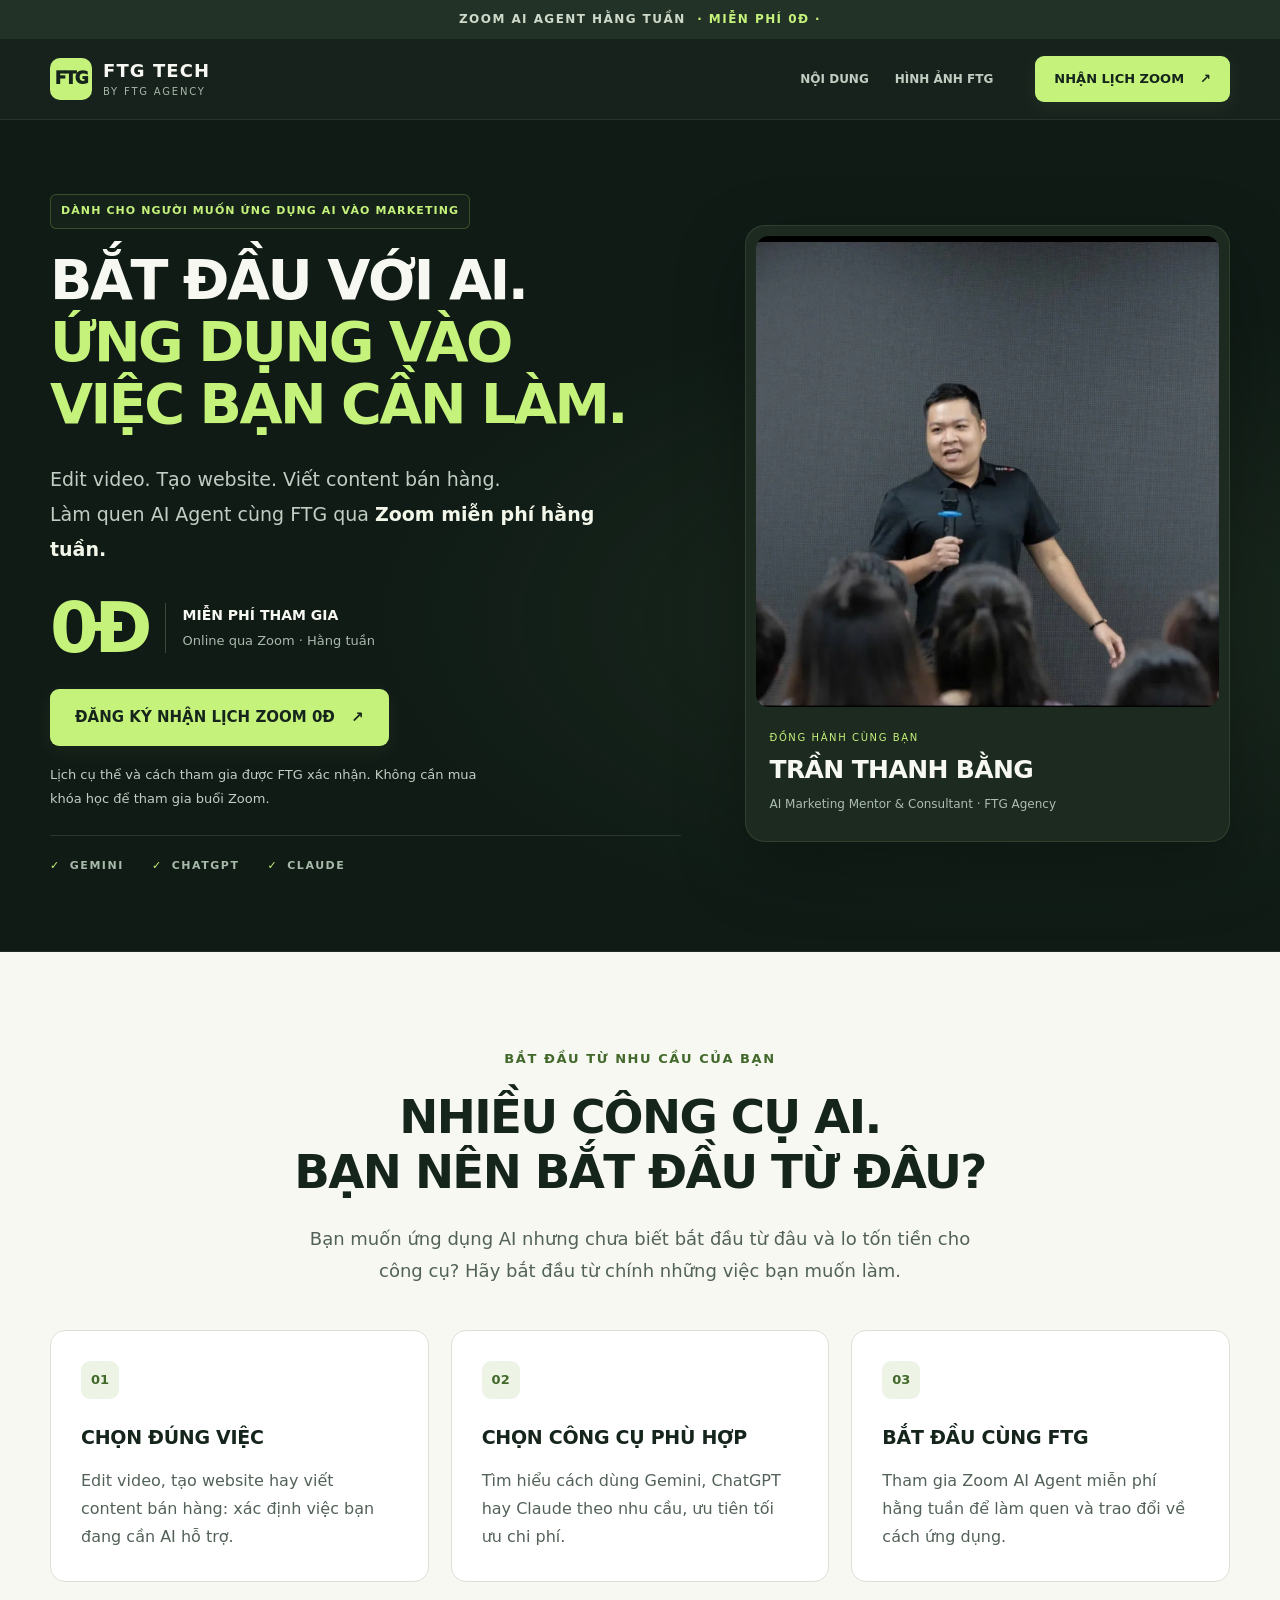
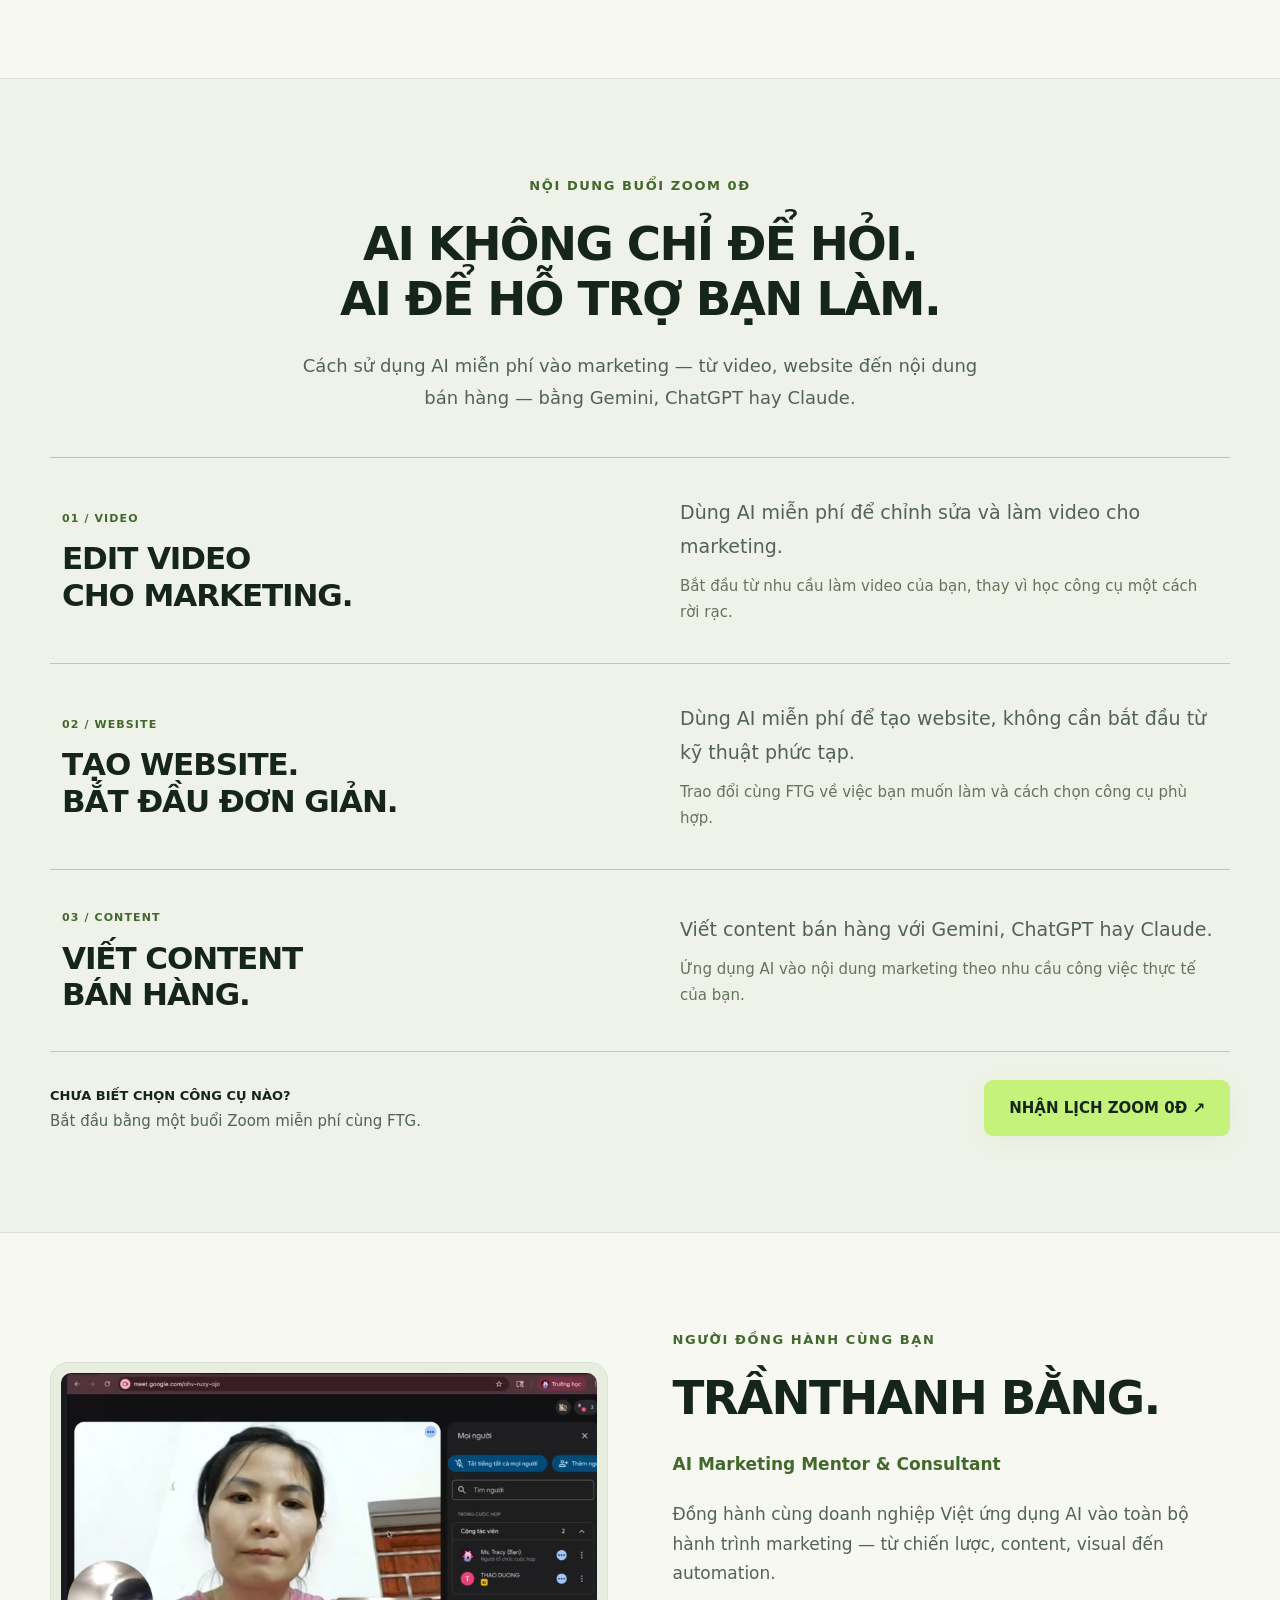
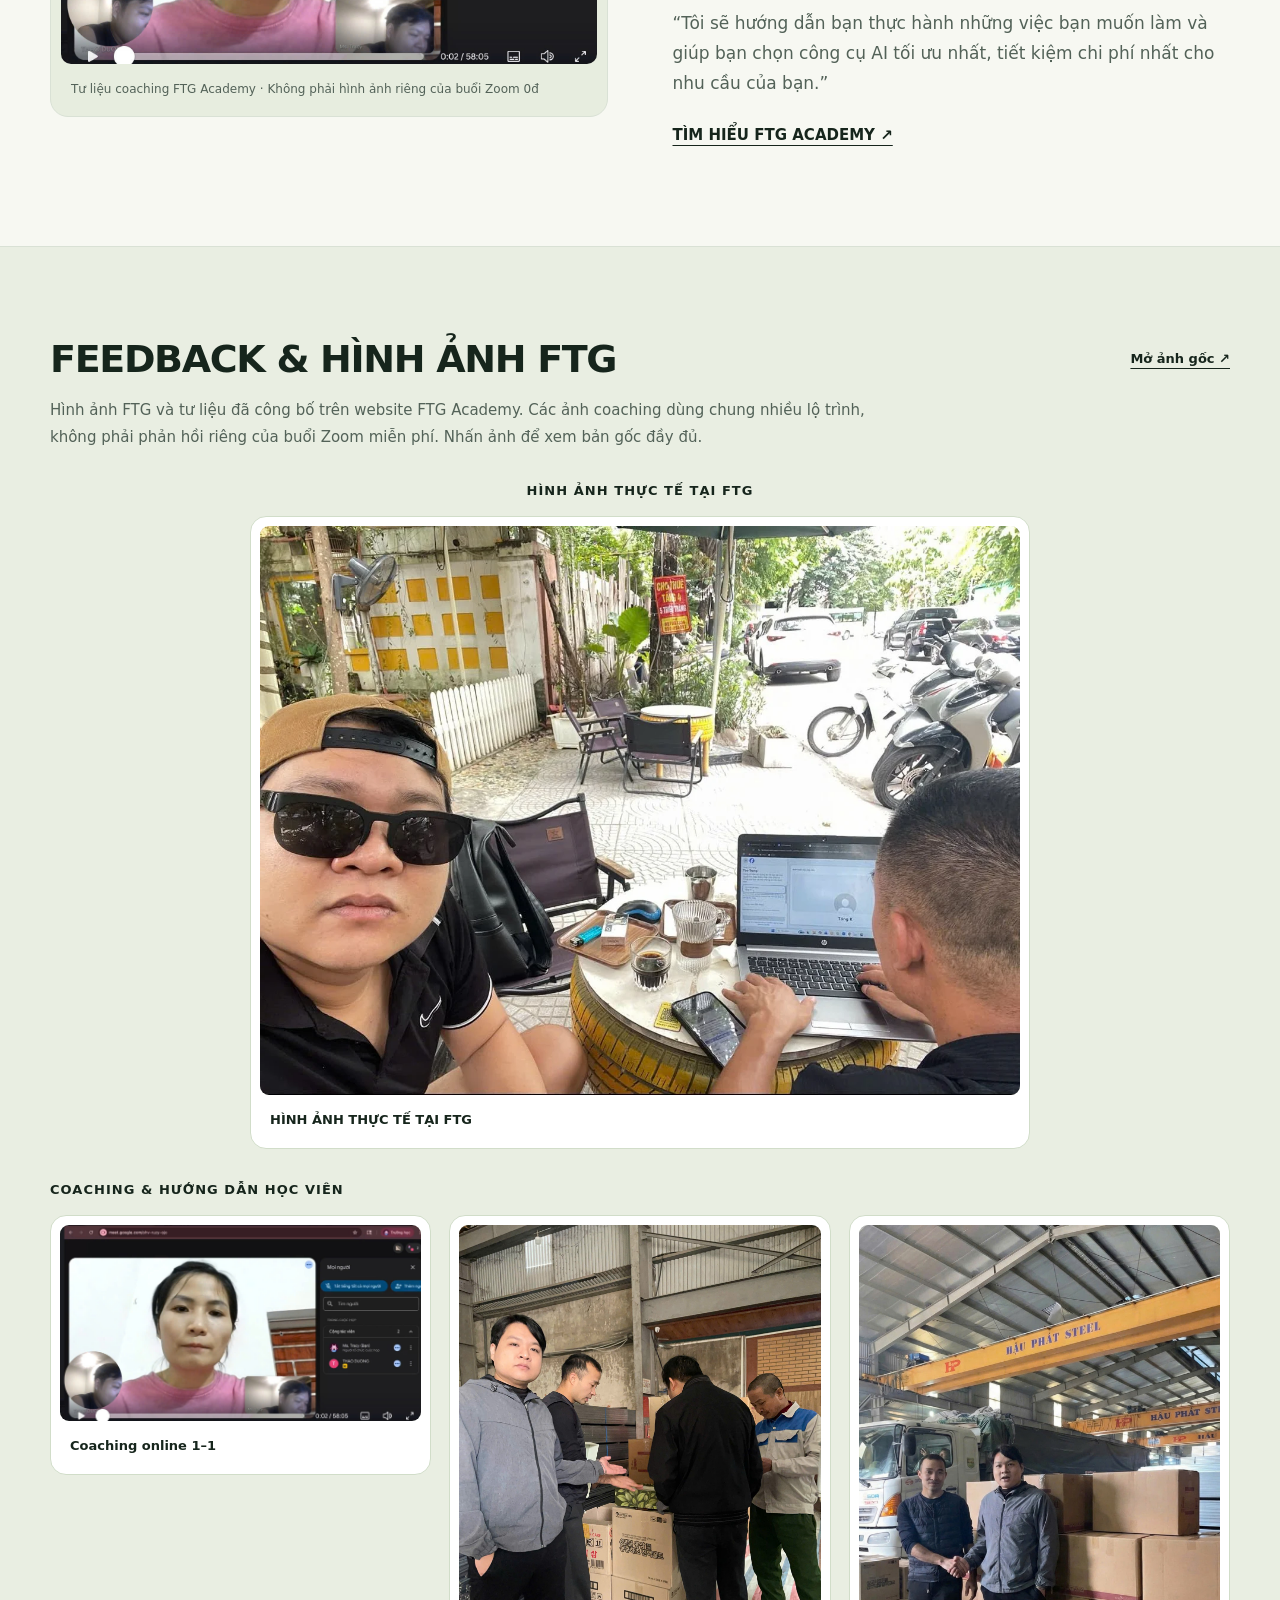
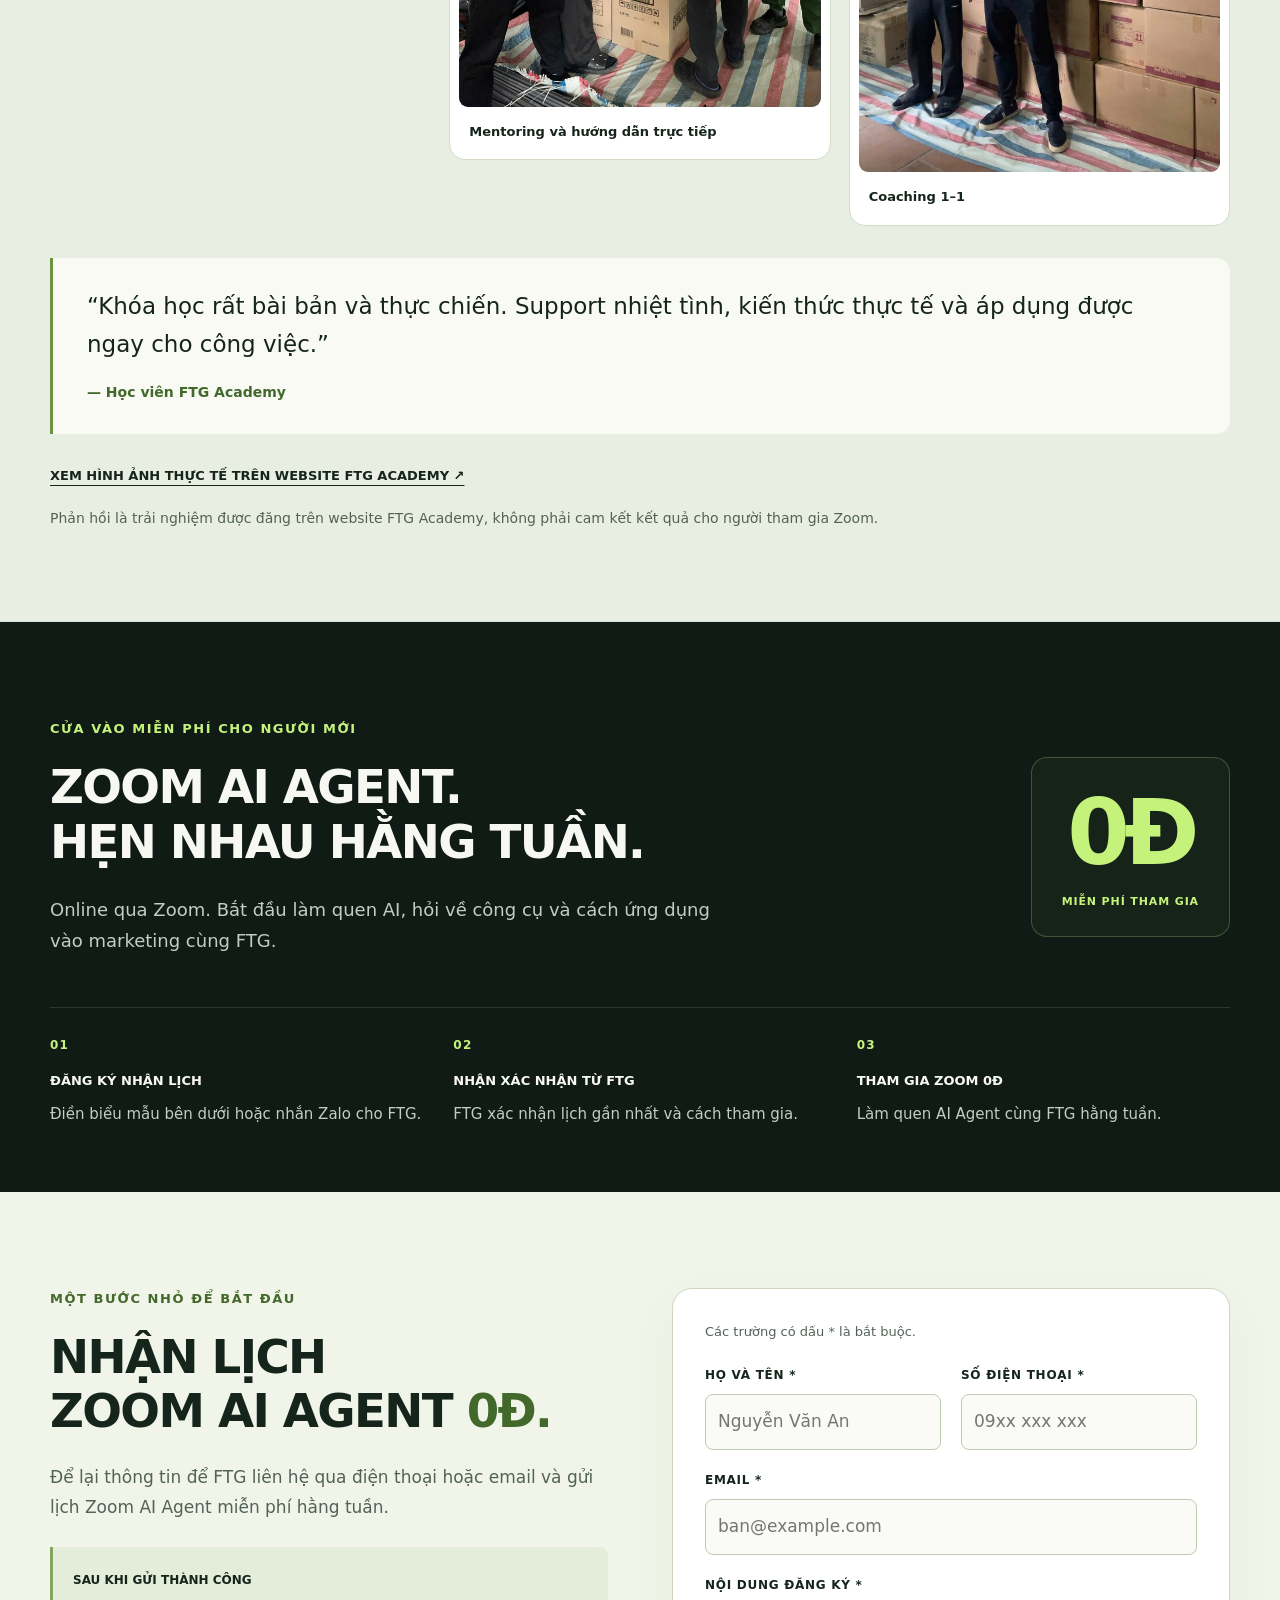
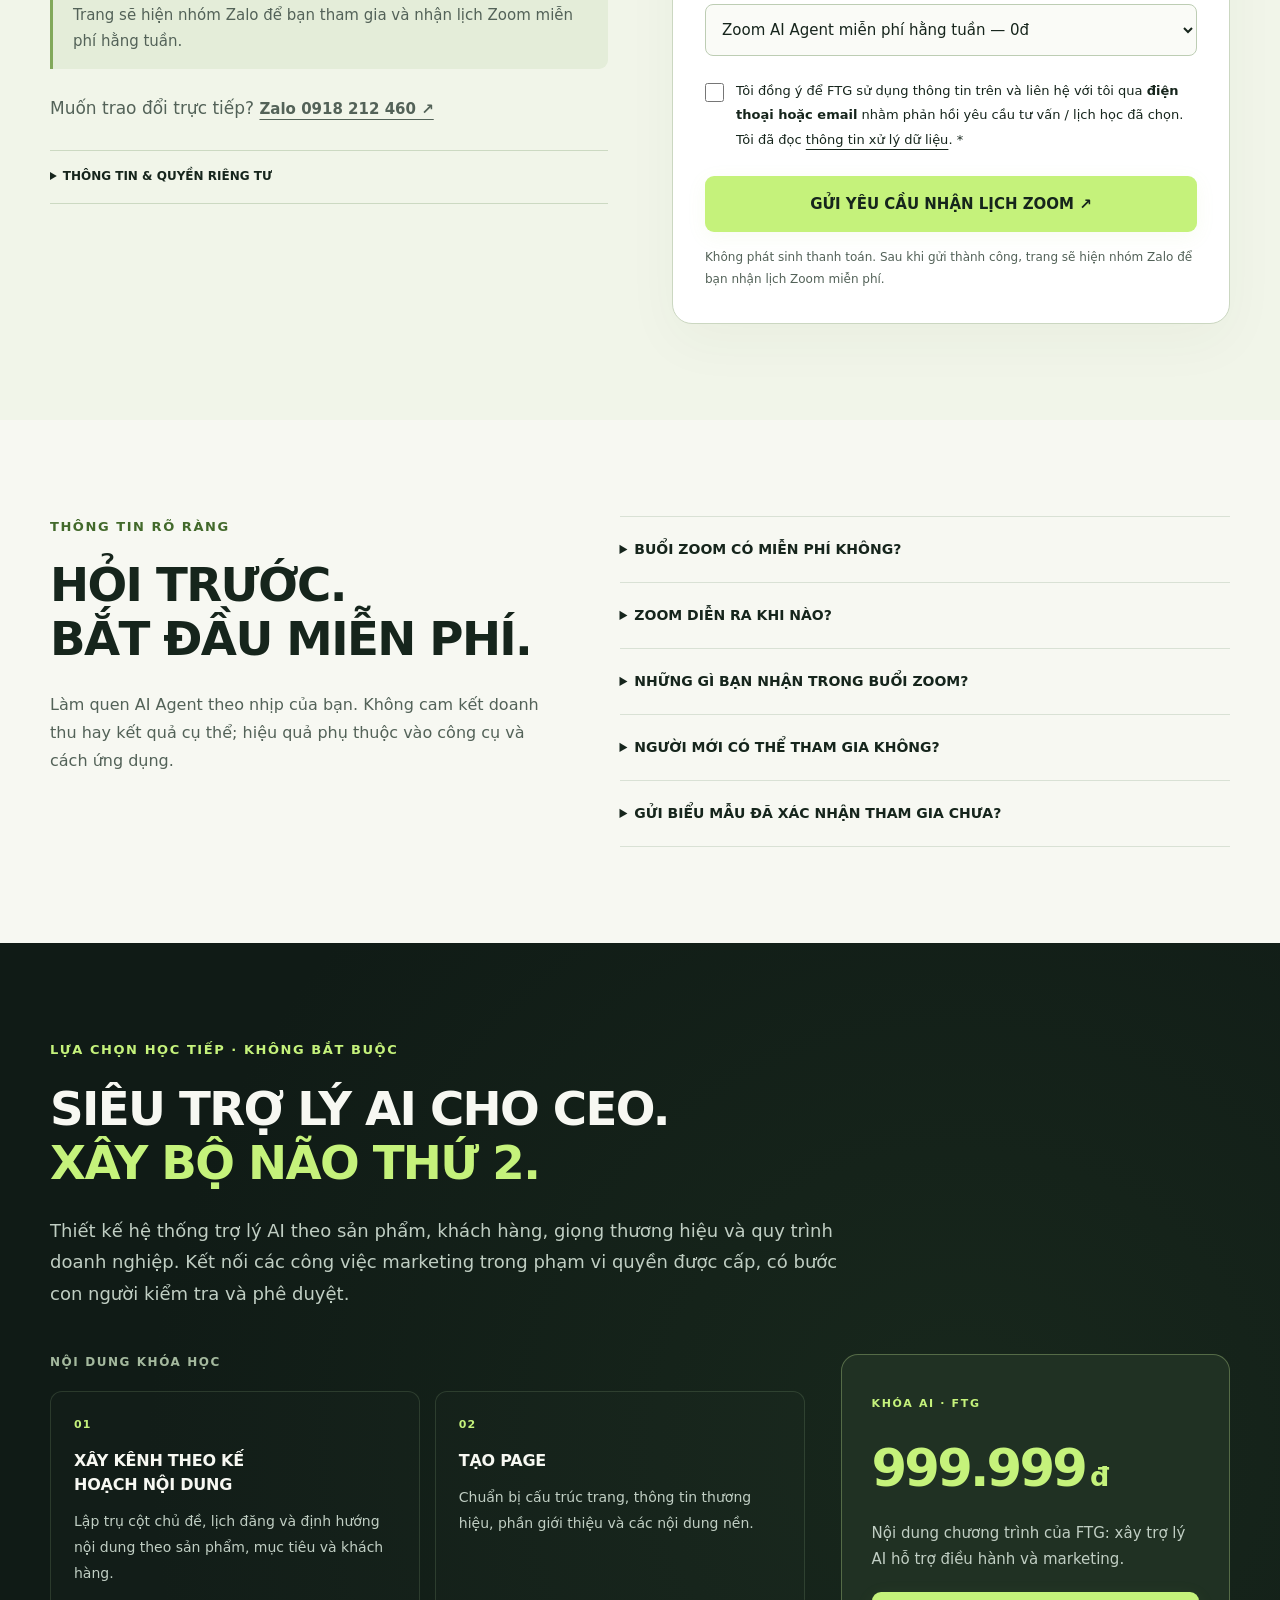
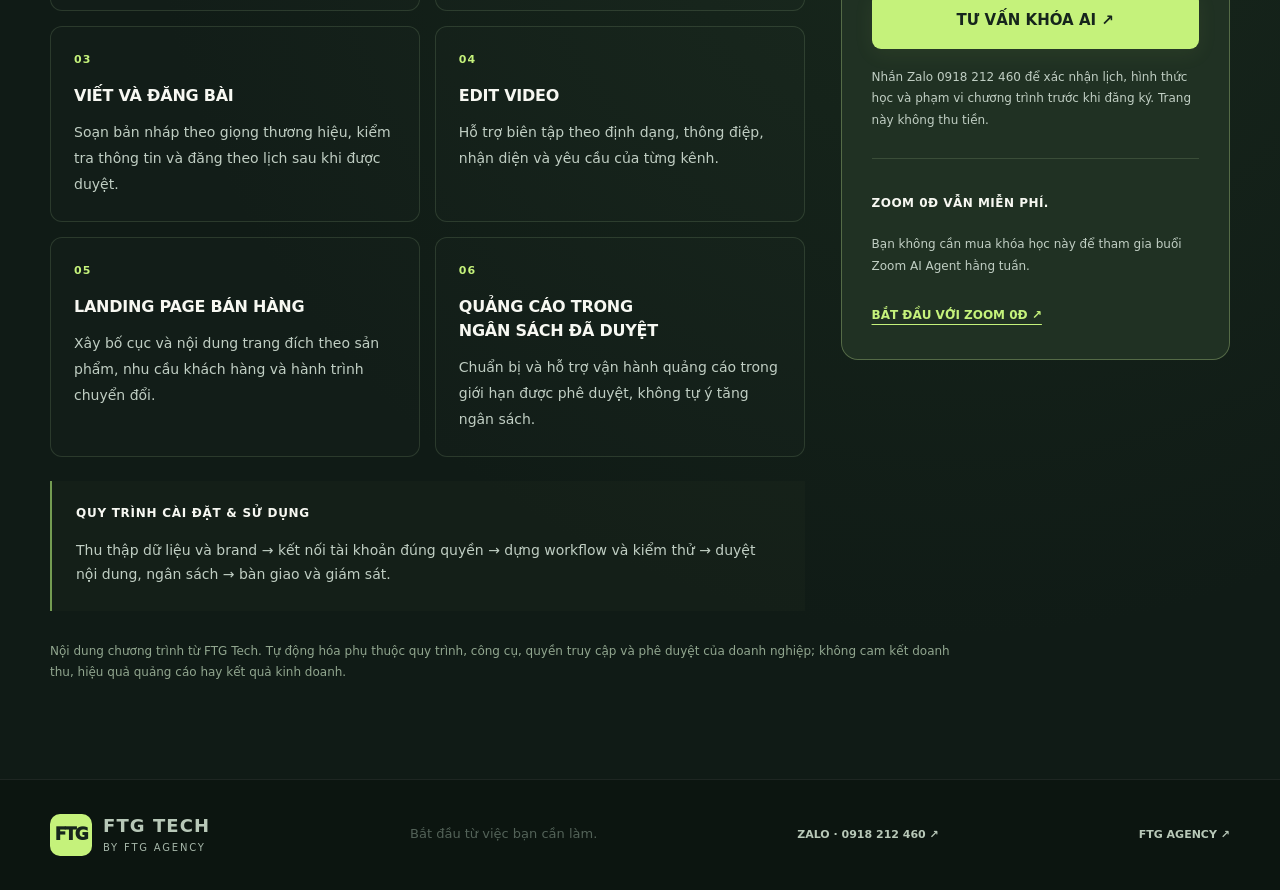
==== commit 0d081a0b: "Redesign FTG funnel with free Zoom focus and final AI course offer" ====
--- a/bat-dau/index.html
+++ b/bat-dau/index.html
@@ -1,133 +1,54 @@
 <!doctype html>
 <html lang="vi">
 <head>
-<meta charset="utf-8"><meta name="viewport" content="width=device-width,initial-scale=1"><meta name="theme-color" content="#f5f5ef">
+<meta charset="utf-8"><meta name="viewport" content="width=device-width,initial-scale=1"><meta name="theme-color" content="#101b16">
 <title>ZOOM AI AGENT 0Đ HẰNG TUẦN | FTG TECH</title>
 <meta name="description" content="Tham gia Zoom AI Agent miễn phí hằng tuần cùng FTG. Những gì bạn nhận: cách dùng AI miễn phí vào marketing — edit video, tạo website, content bán hàng với Gemini, ChatGPT hay Claude. Đăng ký nhận lịch hoặc nhắn Zalo 0918 212 460.">
 <link rel="canonical" href="https://ftgagency.github.io/ftg-tech/bat-dau/">
 <meta property="og:title" content="ZOOM AI AGENT 0Đ HẰNG TUẦN | FTG TECH">
 <meta property="og:description" content="Zoom AI Agent 0đ hằng tuần. Những gì bạn nhận: cách dùng AI miễn phí vào marketing — edit video, tạo website, content bán hàng với Gemini, ChatGPT hay Claude.">
-<meta property="og:type" content="website"><meta property="og:url" content="https://ftgagency.github.io/ftg-tech/bat-dau/"><meta property="og:image" content="https://ftgagency.github.io/ftg-tech/assets/tech-workspace.jpg">
-<link rel="stylesheet" href="funnel.css?v=feedback-layout-20261028">
-<link rel="stylesheet" href="../assets/feedback-layout.css?v=20261029-feedback">
+<meta property="og:type" content="website"><meta property="og:url" content="https://ftgagency.github.io/ftg-tech/bat-dau/"><meta property="og:image" content="https://ftgagency.github.io/ftg-tech/bat-dau/assets/tran-thanh-bang.webp">
+<link rel="stylesheet" href="funnel.css?v=ftg-ai-layout-20261030">
 <script>!function(f,b,e,v,n,t,s){if(f.fbq)return;n=f.fbq=function(){n.callMethod?n.callMethod.apply(n,arguments):n.queue.push(arguments)};if(!f._fbq)f._fbq=n;n.push=n;n.loaded=!0;n.version='2.0';n.queue=[];t=b.createElement(e);t.async=!0;t.src=v;s=b.getElementsByTagName(e)[0];s.parentNode.insertBefore(t,s)}(window, document,'script','https://connect.facebook.net/en_US/fbevents.js');fbq('init','1695543372086757');fbq('track','PageView');</script>
 </head>
 <body>
 <noscript><img height="1" width="1" style="display:none" alt="" src="https://www.facebook.com/tr?id=1695543372086757&ev=PageView&noscript=1"></noscript>
 <a class="skip" href="#main">Bỏ qua điều hướng</a>
-<div class="announcement">ZOOM AI AGENT HẰNG TUẦN · <strong><span class="zero-mark">0Đ</span> · CỬA VÀO MIỄN PHÍ</strong></div>
-<header><div class="wrap nav"><a class="brand" href="../" aria-label="FTG Tech trang chủ"><span class="brand-mark">FTG</span><span><strong>FTG TECH</strong><small>BY FTG AGENCY</small></span></a><a class="nav-link" href="#zoom">ZOOM <span class="zero-mark">0Đ</span> ↗</a><a class="button small" href="#dang-ky">NHẬN LỊCH ZOOM ↗</a></div></header>
+<div class="announcement">ZOOM AI AGENT HẰNG TUẦN <span>· MIỄN PHÍ 0Đ ·</span></div>
+<header><nav class="wrap nav" aria-label="Điều hướng chính"><a class="brand" href="../" aria-label="FTG Tech trang chủ"><span class="brand-mark">FTG</span><span><strong>FTG TECH</strong><small>BY FTG AGENCY</small></span></a><div class="nav-links"><a href="#nhung-gi-ban-nhan">NỘI DUNG</a><a href="#feedback">HÌNH ẢNH FTG</a></div><a class="button small" href="#dang-ky">NHẬN LỊCH ZOOM <span aria-hidden="true">↗</span></a></nav></header>
 <main id="main">
-<section class="hero wrap" id="bat-dau">
-<div>
-<p class="eyebrow">ZOOM AI AGENT · MIỄN PHÍ · HẰNG TUẦN</p>
-<h1>ZOOM AI AGENT.<br><em>BẮT ĐẦU <span class="zero-mark">0Đ</span>.<br>HẸN NHAU<br>HẰNG TUẦN.</em></h1>
-<p class="lead">Làm quen AI Agent qua buổi Zoom miễn phí hằng tuần cùng FTG. Những gì bạn nhận: cách sử dụng AI miễn phí vào marketing — từ edit video, tạo website đến content bán hàng — với Gemini, ChatGPT hay Claude.</p>
-<div class="ai-start-message ai-start-message--light"><p><strong>Có rất nhiều công cụ AI trên thị trường. Bạn muốn ứng dụng nhưng chưa biết bắt đầu từ đâu và lo tốn tiền cho AI?</strong></p><p>Tôi sẽ hướng dẫn bạn thực hành những việc bạn muốn làm và giúp bạn chọn công cụ AI tối ưu nhất, tiết kiệm chi phí nhất cho nhu cầu của bạn.</p></div>
-<div class="actions"><a class="button" href="#dang-ky">ĐĂNG KÝ NHẬN LỊCH ZOOM <span class="zero-mark">0Đ</span> <span>↗</span></a><a class="text-link" href="https://zalo.me/0918212460" target="_blank" rel="noopener noreferrer" data-contact="hero">Nhắn Zalo 0918 212 460 ↗</a></div>
-<p class="note">Buổi Zoom AI Agent hằng tuần <strong>hoàn toàn miễn phí — <span class="zero-mark">0đ</span></strong>. Lịch cụ thể và cách tham gia được FTG xác nhận qua điện thoại, email hoặc Zalo.</p>
-<a class="text-link" href="#zoom">TÌM HIỂU BUỔI ZOOM MIỄN PHÍ ↘</a>
-</div>
-<div class="hero-visual hero-portrait"><img src="assets/tran-thanh-bang.webp" alt="Trần Thanh Bằng cầm mic chia sẻ trong buổi đào tạo" fetchpriority="high" width="1260" height="1280"><div class="visual-caption"><span>ZOOM AI AGENT</span><strong>LÀM QUEN AI · BẮT ĐẦU <span class="zero-mark">0Đ</span></strong><p>Online qua Zoom · Hẹn nhau hằng tuần</p></div><span class="free-badge">MIỄN PHÍ<br><b>0Đ</b></span></div>
-</section>
-<div class="wrap"><ol class="steps">
-<li><span>01</span><div><strong>ĐĂNG KÝ NHẬN LỊCH</strong><small>Để lại thông tin hoặc nhắn FTG qua Zalo</small></div></li>
-<li><span>02</span><div><strong>NHẬN XÁC NHẬN TỪ FTG</strong><small>Nhận lịch gần nhất và cách tham gia</small></div></li>
-<li><span>03</span><div><strong>THAM GIA ZOOM AI AGENT</strong><small>Làm quen AI Agent miễn phí hằng tuần</small></div></li>
-</ol></div>
-
-<section class="wrap section" id="nhung-gi-ban-nhan" aria-labelledby="benefits-title">
-<div class="section-head">
-<div>
-<p class="eyebrow">NỘI DUNG BUỔI ZOOM <span class="zero-mark">0Đ</span></p>
-<h2 id="benefits-title">NHỮNG GÌ BẠN NHẬN.</h2>
-</div>
-<p>Cách sử dụng AI miễn phí vào marketing — từ edit video, tạo website đến content bán hàng — bằng các công cụ như Gemini, ChatGPT hay Claude.</p>
-</div>
-<div class="curriculum-grid">
-<article class="module">
-<span class="goal-number">01</span>
-<strong>EDIT VIDEO</strong>
-<span>Dùng AI miễn phí để chỉnh sửa và làm video cho marketing.</span>
-</article>
-<article class="module">
-<span class="goal-number">02</span>
-<strong>TẠO WEBSITE</strong>
-<span>Dùng AI miễn phí để tạo website, không cần bắt đầu từ kỹ thuật phức tạp.</span>
-</article>
-<article class="module">
-<span class="goal-number">03</span>
-<strong>CONTENT BÁN HÀNG</strong>
-<span>Viết content bán hàng với Gemini, ChatGPT hay Claude.</span>
-</article>
-</div>
-</section>
-
-<section class="wrap section" id="zoom">
-<div class="zoom-panel">
-<div>
-<p class="eyebrow">CỬA VÀO MIỄN PHÍ CHO NGƯỜI MỚI</p>
-<h2>ZOOM AI AGENT<br><span class="zero-mark">0Đ</span> / HẰNG TUẦN.</h2>
-<p>Bắt đầu tìm hiểu AI Agent cùng FTG qua Zoom miễn phí hằng tuần. Những gì bạn nhận: cách dùng AI miễn phí vào marketing — edit video, tạo website và content bán hàng — với Gemini, ChatGPT hay Claude. Để lại thông tin hoặc nhắn Zalo để nhận lịch gần nhất.</p>
-<ul class="plain-list">
-<li>Online qua Zoom · diễn ra hằng tuần</li>
-<li>Tham gia miễn phí · <span class="zero-mark">0đ</span></li>
-<li>Những gì bạn nhận: cách dùng AI miễn phí vào marketing với Gemini, ChatGPT hay Claude</li>
-<li>Lịch cụ thể: hỏi FTG qua Zalo 0918 212 460</li>
-</ul>
-</div>
-<div class="zoom-action">
-<span class="pill">HỌC PHÍ <span class="zero-mark">0Đ</span> / MIỄN PHÍ</span>
-<h3>NHẬN LỊCH ZOOM</h3>
-<p>Gửi FTG nội dung sau để nhận lịch Zoom gần nhất. FTG sẽ phản hồi lịch cụ thể và cách tham gia.</p>
-<div class="message" id="zoom-message">Chào FTG, tôi muốn tham gia Zoom AI Agent miễn phí hằng tuần. Cho tôi xin lịch gần nhất và cách tham gia.</div>
-<button class="copy" type="button" data-copy="zoom-message">SAO CHÉP TIN NHẮN</button>
-<a class="button full" href="https://zalo.me/0918212460" target="_blank" rel="noopener noreferrer" data-contact="weekly_zoom">MỞ ZALO ĐỂ HỎI LỊCH ↗</a>
-<small>Sao chép, mở Zalo 0918 212 460 và dán tin nhắn.</small>
-</div>
-</div>
-</section>
-
-<section class="wrap section mentor-section" id="nguoi-dong-hanh" aria-labelledby="mentor-title">
-<figure class="mentor-photo"><img src="assets/tran-thanh-bang.webp" alt="Trần Thanh Bằng chia sẻ trong buổi đào tạo" width="1260" height="1280" loading="lazy" decoding="async"><figcaption>TRẦN THANH BẰNG · FTG AGENCY</figcaption></figure>
-<div class="mentor-copy">
-<p class="eyebrow">NGƯỜI ĐỒNG HÀNH CÙNG BẠN</p>
-<h2 id="mentor-title">TRẦN THANH BẰNG</h2>
-<p class="mentor-role">AI Marketing Mentor &amp; Consultant</p>
-<p>Đồng hành cùng doanh nghiệp Việt ứng dụng AI vào toàn bộ hành trình marketing — từ chiến lược, content, visual đến automation.</p>
-<p class="note">Thông tin và hình ảnh từ website FTG Academy.</p>
-<a class="text-link" href="https://ftgagency.github.io/" target="_blank" rel="noopener noreferrer">TÌM HIỂU VỀ FTG ACADEMY ↗</a>
-</div>
-</section>
-
+<section class="hero dark-section" id="bat-dau"><div class="wrap hero-grid"><div class="hero-copy">
+<p class="eyebrow">DÀNH CHO NGƯỜI MUỐN ỨNG DỤNG AI VÀO MARKETING</p>
+<h1>BẮT ĐẦU VỚI AI.<br><span>ỨNG DỤNG VÀO<br>VIỆC BẠN CẦN LÀM.</span></h1>
+<p class="hero-lead">Edit video. Tạo website. Viết content bán hàng.<br> Làm quen AI Agent cùng FTG qua <strong>Zoom miễn phí hằng tuần.</strong></p>
+<div class="hero-offer"><strong class="price-zero">0Đ</strong><span>MIỄN PHÍ THAM GIA<br><small>Online qua Zoom · Hằng tuần</small></span></div>
+<a class="button" href="#dang-ky">ĐĂNG KÝ NHẬN LỊCH ZOOM 0Đ <span aria-hidden="true">↗</span></a>
+<p class="hero-note">Lịch cụ thể và cách tham gia được FTG xác nhận. Không cần mua khóa học để tham gia buổi Zoom.</p>
+<div class="hero-points"><span>GEMINI</span><span>CHATGPT</span><span>CLAUDE</span></div>
+</div><figure class="hero-portrait"><div class="portrait-frame"><img src="assets/tran-thanh-bang.webp" alt="Trần Thanh Bằng cầm mic chia sẻ trong buổi đào tạo" width="1260" height="1280" fetchpriority="high"></div><figcaption><span>ĐỒNG HÀNH CÙNG BẠN</span><strong>TRẦN THANH BẰNG</strong><small>AI Marketing Mentor &amp; Consultant · FTG Agency</small></figcaption></figure></div></section>
+<section class="section intro-section"><div class="wrap"><div class="section-heading centered"><p class="eyebrow">BẮT ĐẦU TỪ NHU CẦU CỦA BẠN</p><h2>NHIỀU CÔNG CỤ AI.<br>BẠN NÊN BẮT ĐẦU TỪ ĐÂU?</h2><p>Bạn muốn ứng dụng AI nhưng chưa biết bắt đầu từ đâu và lo tốn tiền cho công cụ? Hãy bắt đầu từ chính những việc bạn muốn làm.</p></div><div class="needs-grid"><article><span class="number">01</span><h3>CHỌN ĐÚNG VIỆC</h3><p>Edit video, tạo website hay viết content bán hàng: xác định việc bạn đang cần AI hỗ trợ.</p></article><article><span class="number">02</span><h3>CHỌN CÔNG CỤ PHÙ HỢP</h3><p>Tìm hiểu cách dùng Gemini, ChatGPT hay Claude theo nhu cầu, ưu tiên tối ưu chi phí.</p></article><article><span class="number">03</span><h3>BẮT ĐẦU CÙNG FTG</h3><p>Tham gia Zoom AI Agent miễn phí hằng tuần để làm quen và trao đổi về cách ứng dụng.</p></article></div></div></section>
+<section class="section application-section" id="nhung-gi-ban-nhan"><div class="wrap"><div class="section-heading centered"><p class="eyebrow">NỘI DUNG BUỔI ZOOM 0Đ</p><h2>AI KHÔNG CHỈ ĐỂ HỎI.<br>AI ĐỂ HỖ TRỢ BẠN LÀM.</h2><p>Cách sử dụng AI miễn phí vào marketing — từ video, website đến nội dung bán hàng — bằng Gemini, ChatGPT hay Claude.</p></div><div class="application-list"><article class="application"><div class="application-title"><span class="number">01 / VIDEO</span><h3>EDIT VIDEO<br>CHO MARKETING.</h3></div><div><p>Dùng AI miễn phí để chỉnh sửa và làm video cho marketing.</p><p class="application-caption">Bắt đầu từ nhu cầu làm video của bạn, thay vì học công cụ một cách rời rạc.</p></div></article><article class="application"><div class="application-title"><span class="number">02 / WEBSITE</span><h3>TẠO WEBSITE.<br>BẮT ĐẦU ĐƠN GIẢN.</h3></div><div><p>Dùng AI miễn phí để tạo website, không cần bắt đầu từ kỹ thuật phức tạp.</p><p class="application-caption">Trao đổi cùng FTG về việc bạn muốn làm và cách chọn công cụ phù hợp.</p></div></article><article class="application"><div class="application-title"><span class="number">03 / CONTENT</span><h3>VIẾT CONTENT<br>BÁN HÀNG.</h3></div><div><p>Viết content bán hàng với Gemini, ChatGPT hay Claude.</p><p class="application-caption">Ứng dụng AI vào nội dung marketing theo nhu cầu công việc thực tế của bạn.</p></div></article></div><div class="inline-cta"><p><strong>CHƯA BIẾT CHỌN CÔNG CỤ NÀO?</strong><br>Bắt đầu bằng một buổi Zoom miễn phí cùng FTG.</p><a class="button" href="#dang-ky">NHẬN LỊCH ZOOM 0Đ ↗</a></div></div></section>
+<section class="section mentor-section" id="nguoi-dong-hanh"><div class="wrap mentor-grid"><figure class="mentor-photo"><a href="assets/online-meeting-coaching.jpg" target="_blank" rel="noopener noreferrer"><img src="assets/online-meeting-coaching.jpg" alt="Trần Thanh Bằng coaching online cùng học viên FTG Academy" width="1544" height="838" loading="lazy" decoding="async"></a><figcaption>Tư liệu coaching FTG Academy · Không phải hình ảnh riêng của buổi Zoom 0đ</figcaption></figure><div><p class="eyebrow">NGƯỜI ĐỒNG HÀNH CÙNG BẠN</p><h2>TRẦN<br>THANH BẰNG.</h2><p class="mentor-role">AI Marketing Mentor &amp; Consultant</p><p>Đồng hành cùng doanh nghiệp Việt ứng dụng AI vào toàn bộ hành trình marketing — từ chiến lược, content, visual đến automation.</p><p>“Tôi sẽ hướng dẫn bạn thực hành những việc bạn muốn làm và giúp bạn chọn công cụ AI tối ưu nhất, tiết kiệm chi phí nhất cho nhu cầu của bạn.”</p><a class="text-link" href="https://ftgagency.github.io/" target="_blank" rel="noopener noreferrer">TÌM HIỂU FTG ACADEMY ↗</a></div></div></section>
 <section class="user-feedback feedback-layout feedback-layout--light" id="feedback" aria-labelledby="feedback-title">
   <div class="wrap"><div class="feedback-panel">
-    <div class="feedback-heading"><h2 id="feedback-title">HÌNH ẢNH THỰC TẾ</h2>
-      <a class="feedback-open" href="https://ftgagency.github.io/assets/feedback-ftg.jpg" target="_blank" rel="noopener noreferrer" aria-label="Mở hình ảnh thực tế FTG đầy đủ">Mở ảnh gốc ↗</a>
+    <div class="feedback-heading"><h2 id="feedback-title">FEEDBACK &amp; HÌNH ẢNH FTG</h2>
+      <a class="feedback-open" href="assets/feedback-ftg.jpg" target="_blank" rel="noopener noreferrer" aria-label="Mở hình ảnh thực tế FTG đầy đủ">Mở ảnh gốc ↗</a>
     </div>
-    <p class="feedback-intro">Hình ảnh mới được cung cấp và các tư liệu đã công bố trên website FTG Academy. Các ảnh coaching dùng chung nhiều lộ trình, không phải phản hồi riêng của buổi Zoom miễn phí. Nhấn ảnh để xem bản gốc đầy đủ.</p>
-    <div class="feedback-group feedback-group--single"><h3>Hình ảnh thực tế tại FTG</h3><div class="feedback-gallery"><figure class="feedback-card"><a class="feedback-photo-link" href="https://ftgagency.github.io/assets/feedback-ftg.jpg" target="_blank" rel="noopener noreferrer" aria-label="Mở ảnh gốc đầy đủ: Hai người ngồi bên máy tính xách tay tại quán cà phê"><img src="https://ftgagency.github.io/assets/feedback-ftg.webp" srcset="https://ftgagency.github.io/assets/feedback-ftg-768.webp 768w, https://ftgagency.github.io/assets/feedback-ftg.webp 1280w" sizes="(max-width: 700px) calc(100vw - 72px), 760px" alt="Hai người ngồi bên máy tính xách tay tại quán cà phê" width="1280" height="958" loading="lazy" decoding="async"></a><figcaption>Hình ảnh thực tế tại FTG</figcaption></figure></div></div>
-    <div class="feedback-group"><h3>Coaching & hướng dẫn học viên</h3><div class="feedback-gallery"><figure class="feedback-card"><a class="feedback-photo-link" href="https://ftgagency.github.io/ftg-tech/bat-dau/assets/online-meeting-coaching.jpg" target="_blank" rel="noopener noreferrer" aria-label="Mở ảnh gốc đầy đủ: Trần Thanh Bằng coaching online 1–1 cùng học viên FTG Academy"><img src="https://ftgagency.github.io/ftg-tech/bat-dau/assets/online-meeting-coaching.jpg" alt="Trần Thanh Bằng coaching online 1–1 cùng học viên FTG Academy" width="1544" height="838" loading="lazy" decoding="async"></a><figcaption>Coaching online 1–1</figcaption></figure><figure class="feedback-card"><a class="feedback-photo-link" href="https://ftgagency.github.io/ftg-tech/bat-dau/assets/mentoring-session.jpg" target="_blank" rel="noopener noreferrer" aria-label="Mở ảnh gốc đầy đủ: Giảng viên hướng dẫn học viên FTG Academy"><img src="https://ftgagency.github.io/ftg-tech/bat-dau/assets/mentoring-session.jpg" alt="Giảng viên hướng dẫn học viên FTG Academy" width="1440" height="1920" loading="lazy" decoding="async"></a><figcaption>Mentoring và hướng dẫn trực tiếp</figcaption></figure><figure class="feedback-card"><a class="feedback-photo-link" href="https://ftgagency.github.io/ftg-tech/bat-dau/assets/coaching-laptop.jpg" target="_blank" rel="noopener noreferrer" aria-label="Mở ảnh gốc đầy đủ: Buổi coaching 1–1 tại FTG Academy"><img src="https://ftgagency.github.io/ftg-tech/bat-dau/assets/coaching-laptop.jpg" alt="Buổi coaching 1–1 tại FTG Academy" width="1267" height="1920" loading="lazy" decoding="async"></a><figcaption>Coaching 1–1</figcaption></figure></div></div>
+    <p class="feedback-intro">Hình ảnh FTG và tư liệu đã công bố trên website FTG Academy. Các ảnh coaching dùng chung nhiều lộ trình, không phải phản hồi riêng của buổi Zoom miễn phí. Nhấn ảnh để xem bản gốc đầy đủ.</p>
+    <div class="feedback-group feedback-group--single"><h3>HÌNH ẢNH THỰC TẾ TẠI FTG</h3><div class="feedback-gallery"><figure class="feedback-card"><a class="feedback-photo-link" href="assets/feedback-ftg.jpg" target="_blank" rel="noopener noreferrer" aria-label="Mở ảnh gốc đầy đủ: Hai người ngồi bên máy tính xách tay tại quán cà phê"><img src="assets/feedback-ftg.webp" alt="Hai người ngồi bên máy tính xách tay tại quán cà phê" width="1280" height="958" loading="lazy" decoding="async"></a><figcaption>HÌNH ẢNH THỰC TẾ TẠI FTG</figcaption></figure></div></div>
+    <div class="feedback-group"><h3>COACHING &amp; HƯỚNG DẪN HỌC VIÊN</h3><div class="feedback-gallery"><figure class="feedback-card"><a class="feedback-photo-link" href="assets/online-meeting-coaching.jpg" target="_blank" rel="noopener noreferrer" aria-label="Mở ảnh gốc đầy đủ: Trần Thanh Bằng coaching online 1–1 cùng học viên FTG Academy"><img src="assets/online-meeting-coaching.jpg" alt="Trần Thanh Bằng coaching online 1–1 cùng học viên FTG Academy" width="1544" height="838" loading="lazy" decoding="async"></a><figcaption>Coaching online 1–1</figcaption></figure><figure class="feedback-card"><a class="feedback-photo-link" href="assets/mentoring-session.jpg" target="_blank" rel="noopener noreferrer" aria-label="Mở ảnh gốc đầy đủ: Giảng viên hướng dẫn học viên FTG Academy"><img src="assets/mentoring-session.jpg" alt="Giảng viên hướng dẫn học viên FTG Academy" width="1440" height="1920" loading="lazy" decoding="async"></a><figcaption>Mentoring và hướng dẫn trực tiếp</figcaption></figure><figure class="feedback-card"><a class="feedback-photo-link" href="assets/coaching-laptop.jpg" target="_blank" rel="noopener noreferrer" aria-label="Mở ảnh gốc đầy đủ: Buổi coaching 1–1 tại FTG Academy"><img src="assets/coaching-laptop.jpg" alt="Buổi coaching 1–1 tại FTG Academy" width="1267" height="1920" loading="lazy" decoding="async"></a><figcaption>Coaching 1–1</figcaption></figure></div></div>
 
     <figure class="feedback-quote"><blockquote>“Khóa học rất bài bản và thực chiến. Support nhiệt tình, kiến thức thực tế và áp dụng được ngay cho công việc.”</blockquote><figcaption>— Học viên FTG Academy</figcaption></figure>
     <div class="feedback-source"><a class="text-link" href="https://ftgagency.github.io/#gallery" target="_blank" rel="noopener noreferrer">XEM HÌNH ẢNH THỰC TẾ TRÊN WEBSITE FTG ACADEMY ↗</a><p class="note">Phản hồi là trải nghiệm được đăng trên website FTG Academy, không phải cam kết kết quả cho người tham gia Zoom.</p></div>
   </div></div>
 </section>
-
-<section class="wrap section registration" id="dang-ky" aria-labelledby="registration-title">
-<div class="registration-copy">
-<p class="eyebrow">ĐỂ FTG LIÊN HỆ LẠI</p>
-<h2 id="registration-title">ĐĂNG KÝ NHẬN LỊCH<br>ZOOM AI AGENT <span class="zero-mark">0Đ</span>.</h2>
-<p>Để lại thông tin để FTG liên hệ qua điện thoại hoặc email và gửi lịch Zoom AI Agent miễn phí hằng tuần. FTG sẽ xác nhận lịch và cách tham gia sau khi nhận yêu cầu.</p>
-<p>Sau khi gửi thành công, trang sẽ hiện nhóm Zalo để bạn tham gia và nhận lịch Zoom miễn phí hằng tuần. Bạn vẫn có thể <a href="https://zalo.me/0918212460" target="_blank" rel="noopener noreferrer">nhắn Zalo 0918 212 460</a> nếu không muốn dùng biểu mẫu.</p>
-<div class="registration-privacy" id="form-privacy">
+<section class="section dark-section zoom-section" id="zoom"><div class="wrap"><div class="zoom-heading"><div><p class="eyebrow">CỬA VÀO MIỄN PHÍ CHO NGƯỜI MỚI</p><h2>ZOOM AI AGENT.<br>HẸN NHAU HẰNG TUẦN.</h2><p>Online qua Zoom. Bắt đầu làm quen AI, hỏi về công cụ và cách ứng dụng vào marketing cùng FTG.</p></div><div class="zoom-price"><strong>0Đ</strong><span>MIỄN PHÍ THAM GIA</span></div></div><ol class="steps"><li><span>01</span><strong>ĐĂNG KÝ NHẬN LỊCH</strong><p>Điền biểu mẫu bên dưới hoặc nhắn Zalo cho FTG.</p></li><li><span>02</span><strong>NHẬN XÁC NHẬN TỪ FTG</strong><p>FTG xác nhận lịch gần nhất và cách tham gia.</p></li><li><span>03</span><strong>THAM GIA ZOOM 0Đ</strong><p>Làm quen AI Agent cùng FTG hằng tuần.</p></li></ol></div></section>
+<section class="section registration-section" id="dang-ky" aria-labelledby="registration-title"><div class="wrap registration"><div class="registration-copy"><p class="eyebrow">MỘT BƯỚC NHỎ ĐỂ BẮT ĐẦU</p><h2 id="registration-title">NHẬN LỊCH<br>ZOOM AI AGENT <span>0Đ.</span></h2><p>Để lại thông tin để FTG liên hệ qua điện thoại hoặc email và gửi lịch Zoom AI Agent miễn phí hằng tuần.</p><div class="registration-callout"><strong>SAU KHI GỬI THÀNH CÔNG</strong><p>Trang sẽ hiện nhóm Zalo để bạn tham gia và nhận lịch Zoom miễn phí hằng tuần.</p></div><p>Muốn trao đổi trực tiếp? <a class="text-link" href="https://zalo.me/0918212460" target="_blank" rel="noopener noreferrer" data-contact="registration">Zalo 0918 212 460 ↗</a></p><details class="privacy-details"><summary>THÔNG TIN &amp; QUYỀN RIÊNG TƯ</summary><div class="registration-privacy" id="form-privacy">
 <h3>THÔNG TIN &amp; QUYỀN RIÊNG TƯ</h3>
 <p>Biểu mẫu ghi tên, số điện thoại, email, nội dung quan tâm và xác nhận đồng ý của bạn vào Google Sheet của FTG. FTG dùng thông tin này để liên hệ qua điện thoại, email hoặc Zalo nhằm phản hồi yêu cầu nhận lịch Zoom AI Agent miễn phí hằng tuần.</p>
 <p>Biểu mẫu không gửi FormSubmit, không gửi email marketing tự động và không thực hiện cuộc gọi tự động. Để yêu cầu ngừng liên hệ hoặc xóa thông tin FTG đang giữ, hãy nhắn Zalo 0918 212 460.</p>
 <p>Trang có Meta Pixel để đo lường như hiện tại. Mã biểu mẫu không gửi nội dung các trường của bạn vào sự kiện Pixel và không lưu chúng vào bộ nhớ trình duyệt.</p>
-</div>
-</div>
-<form id="registration-form" class="registration-form" action="#" method="POST" aria-describedby="form-privacy">
+</div></details></div><form id="registration-form" class="registration-form" action="#" method="POST" aria-describedby="form-privacy">
 <input type="hidden" name="source" value="ftg-tech-bat-dau">
 <input type="hidden" name="consent_version" value="ftg-zoom-funnel-v2-2026-10-25">
 <input type="hidden" name="submitted_at_utc" id="submitted-at" value="">
@@ -150,12 +71,10 @@
 <div id="registration-success" class="registration-success" hidden>
 <h3>ĐÃ NHẬN ĐĂNG KÝ.</h3>
 <p>FTG đã ghi yêu cầu nhận lịch Zoom AI Agent miễn phí hằng tuần. Vào nhóm Zalo bên dưới để nhận lịch học miễn phí.</p>
-<a class="button full" id="zalo-group-link" href="https://zalo.me/g/so3c4ch6mzibuyosyxde" target="_blank" rel="noopener noreferrer">VÀO NHÓM ZALO NHẬN LỊCH ↗</a>
+<a class="button full" id="zalo-group-link" target="_blank" rel="noopener noreferrer">VÀO NHÓM ZALO NHẬN LỊCH ↗</a>
 <p class="note">Nếu cần hỗ trợ thêm, nhắn Zalo 0918 212 460.</p>
 </div>
-</form>
-</section>
-
+</form></div></section>
 <section class="wrap section faq">
 <div>
 <p class="eyebrow">THÔNG TIN RÕ RÀNG</p>
@@ -170,17 +89,10 @@
 <details><summary>GỬI BIỂU MẪU ĐÃ XÁC NHẬN THAM GIA CHƯA?</summary><p>Chưa. <a href="#dang-ky">Biểu mẫu nhận lịch Zoom</a> ghi thông tin vào Google Sheet của FTG khi bạn đồng ý để FTG liên hệ qua điện thoại hoặc email. Sau khi gửi thành công, trang hiện nhóm Zalo để bạn nhận lịch Zoom miễn phí. Biểu mẫu không tự gửi email marketing hay gọi điện tự động. Bạn vẫn có thể nhắn Zalo 0918 212 460. Trang tiếp tục dùng Meta Pixel để đo lượt truy cập và thao tác.</p></details>
 </div>
 </section>
-
-<section class="wrap closing">
-<div>
-<p class="eyebrow">BẠN KHÔNG CẦN BIẾT HẾT MỚI BẮT ĐẦU</p>
-<h2>ĐI MỘT BƯỚC NHỎ.<br>BẮT ĐẦU MIỄN PHÍ.</h2>
-</div>
-<a class="button" href="#dang-ky">NHẬN LỊCH ZOOM <span class="zero-mark">0Đ</span> ↗</a>
-</section>
+<section class="section paid-section dark-section" id="khoa-ai" aria-labelledby="paid-title"><div class="wrap"><div class="paid-intro"><p class="eyebrow">LỰA CHỌN HỌC TIẾP · KHÔNG BẮT BUỘC</p><h2 id="paid-title">SIÊU TRỢ LÝ AI CHO CEO.<br><span>XÂY BỘ NÃO THỨ 2.</span></h2><p>Thiết kế hệ thống trợ lý AI theo sản phẩm, khách hàng, giọng thương hiệu và quy trình doanh nghiệp. Kết nối các công việc marketing trong phạm vi quyền được cấp, có bước con người kiểm tra và phê duyệt.</p></div><div class="paid-layout"><div><h3 class="curriculum-title">NỘI DUNG KHÓA HỌC</h3><div class="paid-modules"><article class="paid-module"><span class="number">01</span><h3>XÂY KÊNH THEO KẾ HOẠCH NỘI DUNG</h3><p>Lập trụ cột chủ đề, lịch đăng và định hướng nội dung theo sản phẩm, mục tiêu và khách hàng.</p></article><article class="paid-module"><span class="number">02</span><h3>TẠO PAGE</h3><p>Chuẩn bị cấu trúc trang, thông tin thương hiệu, phần giới thiệu và các nội dung nền.</p></article><article class="paid-module"><span class="number">03</span><h3>VIẾT VÀ ĐĂNG BÀI</h3><p>Soạn bản nháp theo giọng thương hiệu, kiểm tra thông tin và đăng theo lịch sau khi được duyệt.</p></article><article class="paid-module"><span class="number">04</span><h3>EDIT VIDEO</h3><p>Hỗ trợ biên tập theo định dạng, thông điệp, nhận diện và yêu cầu của từng kênh.</p></article><article class="paid-module"><span class="number">05</span><h3>LANDING PAGE BÁN HÀNG</h3><p>Xây bố cục và nội dung trang đích theo sản phẩm, nhu cầu khách hàng và hành trình chuyển đổi.</p></article><article class="paid-module"><span class="number">06</span><h3>QUẢNG CÁO TRONG NGÂN SÁCH ĐÃ DUYỆT</h3><p>Chuẩn bị và hỗ trợ vận hành quảng cáo trong giới hạn được phê duyệt, không tự ý tăng ngân sách.</p></article></div><div class="setup-note"><h3>QUY TRÌNH CÀI ĐẶT &amp; SỬ DỤNG</h3><p>Thu thập dữ liệu và brand → kết nối tài khoản đúng quyền → dựng workflow và kiểm thử → duyệt nội dung, ngân sách → bàn giao và giám sát.</p></div></div><aside class="paid-offer"><span class="offer-label">KHÓA AI · FTG</span><p class="paid-price">999.999<span>đ</span></p><p>Nội dung chương trình của FTG: xây trợ lý AI hỗ trợ điều hành và marketing.</p><a class="button full" href="https://zalo.me/0918212460" target="_blank" rel="noopener noreferrer" data-contact="paid_ai_course">TƯ VẤN KHÓA AI ↗</a><p class="note">Nhắn Zalo 0918 212 460 để xác nhận lịch, hình thức học và phạm vi chương trình trước khi đăng ký. Trang này không thu tiền.</p><hr><strong>ZOOM 0Đ VẪN MIỄN PHÍ.</strong><p class="note">Bạn không cần mua khóa học này để tham gia buổi Zoom AI Agent hằng tuần.</p><a class="text-link" href="#dang-ky">BẮT ĐẦU VỚI ZOOM 0Đ ↗</a></aside></div><p class="paid-disclaimer">Nội dung chương trình từ FTG Tech. Tự động hóa phụ thuộc quy trình, công cụ, quyền truy cập và phê duyệt của doanh nghiệp; không cam kết doanh thu, hiệu quả quảng cáo hay kết quả kinh doanh.</p></div></section>
 </main>
-<footer class="wrap"><span><b>FTG TECH</b> · BY FTG AGENCY</span><a href="https://zalo.me/0918212460" target="_blank" rel="noopener noreferrer" data-contact="footer">ZALO · 0918 212 460 ↗</a><a href="https://ftgagency.github.io/">FTG AGENCY ↗</a></footer>
+<footer><div class="wrap footer-inner"><a class="brand" href="../"><span class="brand-mark">FTG</span><span><strong>FTG TECH</strong><small>BY FTG AGENCY</small></span></a><p>Bắt đầu từ việc bạn cần làm.</p><a href="https://zalo.me/0918212460" target="_blank" rel="noopener noreferrer" data-contact="footer">ZALO · 0918 212 460 ↗</a><a href="https://ftgagency.github.io/">FTG AGENCY ↗</a></div></footer>
+<div class="mobile-cta"><span>ZOOM HẰNG TUẦN <strong>0Đ</strong></span><a class="button small" href="#dang-ky">NHẬN LỊCH ↗</a></div>
 <div class="toast" id="status" role="status" aria-live="polite"></div>
-<script src="funnel.js?v=sheet-zalo-20261025" defer></script>
-</body>
-</html>
+<script src="funnel.js?v=sheet-zalo-20261030" defer></script>
+</body></html>
--- a/bat-dau/funnel.css
+++ b/bat-dau/funnel.css
@@ -1,216 +1,11 @@
-:root{--paper:#f5f5ef;--ink:#18211d;--muted:#58665d;--line:#dce2d6;--green:#b9ef70;--dark:#36593a}*{box-sizing:border-box}html{scroll-behavior:smooth;scroll-padding-top:105px}body{margin:0;background:var(--paper);color:var(--ink);font-family:Inter,ui-sans-serif,system-ui,-apple-system,"Segoe UI",sans-serif;line-height:1.65;-webkit-font-smoothing:antialiased}a{color:inherit}button,input{font:inherit}button,a{-webkit-tap-highlight-color:transparent}button{cursor:pointer}a:focus-visible,button:focus-visible,summary:focus-visible{outline:3px solid #537f32;outline-offset:5px}.wrap{width:min(1180px,calc(100% - 48px));margin-inline:auto}.announcement{background:var(--ink);color:#f5f5ef;text-align:center;padding:10px 16px;font-size:15px;letter-spacing:.09em}.announcement strong{color:var(--green)}header{position:sticky;top:0;z-index:10;background:rgba(245,245,239,.97);border-bottom:1px solid var(--line);backdrop-filter:blur(12px)}.nav{min-height:80px;display:flex;align-items:center;gap:24px;justify-content:space-between}.brand{display:flex;gap:11px;align-items:center;text-decoration:none;line-height:1.1}.brand-mark{display:grid;place-items:center;width:41px;height:41px;background:var(--green);border-radius:13px;font-size:18px;letter-spacing:-.08em;font-weight:900}.brand strong{font-size:20px;letter-spacing:.04em}.brand small{display:block;margin-top:5px;font-size:13px;letter-spacing:.17em;color:var(--muted)}.nav-link{margin-left:auto;text-decoration:none;font-size:15px;font-weight:800}.button{display:inline-flex;align-items:center;justify-content:center;gap:18px;padding:16px 23px;border:0;border-radius:99px;text-decoration:none;color:white;background:var(--ink);font-size:16px;font-weight:850;line-height:1.5;transition:background .2s,transform .2s}.button:hover{background:#36593a;transform:translateY(-2px)}.small{font-size:15px;padding:12px 19px}.full{width:100%}.hero{display:grid;grid-template-columns:1.1fr 1fr;align-items:center;gap:72px;padding-block:72px 65px}.eyebrow{color:var(--dark);font-size:14px;font-weight:850;letter-spacing:.13em;margin:0 0 20px}.eyebrow:before{content:"";display:inline-block;width:7px;height:7px;border-radius:50%;background:#79aa48;margin-right:9px}h1,h2,h3{font-weight:850;text-transform:uppercase}h1{font-size:clamp(48px,6.2vw,80px);line-height:1.03;letter-spacing:-.045em;margin:0 0 24px}h1 em{color:#6a963f;font-style:normal}.lead{font-size:20px;line-height:1.85;color:var(--muted);max-width:530px}.actions{display:flex;align-items:center;flex-wrap:wrap;gap:18px;margin-top:25px}.text-link{font-size:16px;text-underline-offset:5px;font-weight:800}.note{font-size:15px;color:var(--muted);line-height:1.75;margin-top:18px}.hero-visual{position:relative;padding:11px;background:#e1e7da;border-radius:30px;transform:rotate(1deg)}.hero-visual>img{width:100%;height:440px;object-fit:cover;display:block;border-radius:22px}.visual-caption{position:absolute;bottom:28px;left:28px;right:28px;padding:18px 20px;border-radius:16px;background:rgba(245,245,239,.96);transform:rotate(-1deg)}.visual-caption>span{font-size:13px;letter-spacing:.13em;color:var(--muted);font-weight:800}.visual-caption strong{display:block;font-size:27px;margin-top:4px;letter-spacing:-.02em}.visual-caption p{font-size:15px;margin:5px 0 0}.free-badge{position:absolute;right:-18px;top:-25px;display:flex;flex-direction:column;justify-content:center;text-align:center;width:94px;height:94px;border-radius:50%;background:var(--green);font-size:15px;font-weight:800;transform:rotate(9deg);line-height:1.2}.free-badge b{font-size:36px;letter-spacing:-.05em}.steps{list-style:none;display:grid;grid-template-columns:repeat(3,1fr);margin:0;padding:0;border-block:1px solid var(--line)}.steps li{display:flex;gap:15px;align-items:center;padding:23px}.steps li+li{border-left:1px solid var(--line)}.steps li>span{width:36px;height:36px;flex-shrink:0;display:grid;place-items:center;border:1px solid #cddac2;border-radius:12px;color:var(--dark);font-size:15px;font-weight:800}.steps strong{font-size:15px;display:block}.steps small{display:block;font-size:15px;color:var(--muted);margin-top:4px}.section{padding-block:80px}h2{font-size:clamp(34px,4.4vw,54px);line-height:1.09;letter-spacing:-.035em;margin:0 0 22px}h3{font-size:20px;line-height:1.4;margin:16px 0 12px}p{color:var(--muted)}.zoom-panel{display:grid;grid-template-columns:1.1fr 1fr;gap:65px;background:#e8eddc;border:1px solid #d8e2cd;padding:45px;border-radius:28px}.zoom-panel>div>p:not(.eyebrow){font-size:18px}.plain-list{padding-left:19px;font-size:17px;color:var(--dark);line-height:2.2}.zoom-action{background:var(--ink);color:white;padding:27px;border-radius:20px}.zoom-action p,.zoom-action small{color:#c9d4c8}.zoom-action>p,.result-contact>p{font-size:16px}.pill{display:inline-block;background:var(--green);color:var(--ink);padding:5px 12px;border-radius:99px;font-size:14px;font-weight:850}.message{padding:15px;border:1px solid #d3dec9;border-radius:12px;background:#f6f8f1;font-size:17px;color:var(--ink);white-space:pre-wrap;overflow-wrap:anywhere}.zoom-action .message{background:#2d3b30;color:#e8eddf;border-color:#455443}.zoom-action .button{background:var(--green);color:var(--ink)}.zoom-action small,.result-contact small{display:block;font-size:14px;line-height:1.7;margin-top:12px}.copy{background:transparent;border:0;border-bottom:1px solid currentColor;padding:3px 0;color:inherit;font-size:14px;font-weight:850;margin:13px 0 19px}.route-section{background:#eef0e8;padding-block:80px}.section-head{display:flex;justify-content:space-between;gap:40px;align-items:flex-end;margin-bottom:32px}.section-head h2{margin-bottom:0}.section-head>p{max-width:390px;font-size:18px}fieldset{padding:0;border:0;margin:0;min-width:0}.goal-grid{display:grid;grid-template-columns:repeat(4,minmax(0,1fr));gap:14px}.goal{position:relative;display:flex;flex-direction:column;padding:22px;border:1px solid var(--line);background:#fcfcf8;border-radius:19px;cursor:pointer;min-height:210px;transition:border-color .2s,background .2s}.goal:hover{border-color:#7b9c5c}.goal:has(input:checked){background:#e0edce;border:2px solid #4d7435;padding:21px}.goal:has(input:focus-visible){outline:3px solid #4d7435;outline-offset:3px}.goal input{position:absolute;right:20px;top:22px;width:18px;height:18px;accent-color:#3f622f}.goal-number{font-size:14px;font-weight:850;color:#698258;margin-bottom:24px}.goal strong{font-size:17px;line-height:1.5;margin-bottom:7px}.goal>span:not(.goal-number):not(.choose){font-size:16px;color:var(--muted)}.goal .choose{font-size:13px;color:var(--dark);font-weight:850;margin-top:auto;padding-top:20px}.beginner{background:#e7eddc}.route-submit{display:flex;align-items:center;gap:20px;flex-wrap:wrap;margin-top:26px}.route-submit p{font-size:15px}.recommendation{display:grid;grid-template-columns:1.1fr 1fr;gap:45px;margin-top:42px;padding:36px;background:white;border:1px solid #cddac2;border-radius:24px;scroll-margin-top:105px}.recommendation[hidden]{display:none}.result-copy h2{font-size:36px}.result-copy>p:not(.eyebrow):not(.note){font-size:18px}.result-price{display:inline-block;border-radius:99px;padding:7px 15px;background:#e8f1dc;color:var(--dark);font-weight:850}.result-contact{padding:24px;border-radius:17px;background:#edf2e6}.result-contact h3{margin-top:0}.faq{display:grid;grid-template-columns:.85fr 1.15fr;gap:70px}.faq>div>p:not(.eyebrow){font-size:17px;max-width:350px}details{padding:19px 0;border-bottom:1px solid var(--line)}details:first-child{border-top:1px solid var(--line)}summary{font-size:16px;font-weight:800;cursor:pointer;line-height:1.6}details p{font-size:17px;line-height:1.8}.closing{background:var(--green);padding:37px 40px;border-radius:25px;display:flex;align-items:center;justify-content:space-between;gap:25px;margin-bottom:70px}.closing h2{font-size:36px;margin-bottom:0}.closing .eyebrow{font-size:13px;margin-bottom:13px}footer{border-top:1px solid var(--line);padding-block:27px;display:flex;align-items:center;justify-content:space-between;gap:16px;font-size:14px;color:var(--muted)}footer a{text-decoration:none;font-weight:800;color:var(--ink)}.toast{position:fixed;bottom:25px;left:50%;transform:translateX(-50%);background:var(--ink);color:white;border-radius:12px;font-size:16px;padding:12px 18px;z-index:20;max-width:calc(100% - 32px);width:max-content}.toast:empty{display:none}.sr-only,.skip{position:absolute;left:-9999px}.skip:focus{left:16px;top:16px;z-index:99;background:white;padding:12px}@media(max-width:1000px){.hero{gap:35px}.hero-visual>img{height:400px}.goal-grid{grid-template-columns:repeat(2,minmax(0,1fr))}.zoom-panel{gap:28px;padding:30px}.steps li{padding:18px 12px}.steps strong{font-size:14px}.faq{gap:35px}.recommendation{gap:25px}}@media(max-width:700px){.wrap{width:calc(100% - 32px)}.announcement{font-size:13px;letter-spacing:.035em}.nav{min-height:70px;gap:10px}.nav-link{display:none}.brand strong{font-size:18px}.small{font-size:14px;padding:11px 14px}.hero{grid-template-columns:1fr;padding-block:42px;gap:35px}h1{font-size:58px}.hero .eyebrow{font-size:13px}.lead{font-size:18px}.actions{align-items:flex-start;flex-direction:column;gap:20px}.hero-visual{margin-right:9px}.hero-visual>img{height:300px}.free-badge{right:-10px;top:-18px;width:76px;height:76px;font-size:14px}.free-badge b{font-size:32px}.visual-caption{left:22px;right:22px;bottom:22px}.visual-caption strong{font-size:25px}.steps{grid-template-columns:1fr}.steps li{padding:16px 12px}.steps li+li{border-left:0;border-top:1px solid var(--line)}.steps strong{font-size:15px}.section,.route-section{padding-block:50px}.zoom-panel{grid-template-columns:1fr;padding:24px;gap:22px}.zoom-action{padding:22px}.section-head{display:block}.section-head>p{margin-top:20px}.goal-grid{gap:10px}.goal{padding:16px;min-height:211px}.goal:has(input:checked){padding:15px}.goal strong{font-size:16px}.goal input{right:14px;top:16px}.goal>span:not(.goal-number):not(.choose){font-size:15px}.goal .choose{font-size:13px}.route-submit{gap:8px}.route-submit .button{width:100%}.recommendation{grid-template-columns:1fr;padding:23px;gap:22px}.result-copy h2{font-size:32px}.result-contact{padding:20px}.faq{grid-template-columns:1fr;gap:20px}.closing{padding:28px;display:block;margin-bottom:45px}.closing h2{font-size:32px}.closing .button{margin-top:25px}footer{align-items:flex-start;flex-direction:column;gap:12px}.note{font-size:15px}}@media(prefers-reduced-motion:reduce){html{scroll-behavior:auto}*{transition:none!important}}
-
-@media(min-width:701px) and (max-width:1000px){.free-badge{right:0;top:-18px}.hero-visual{min-width:0}.hero>div{min-width:0}}
-
-/* Registration: additive styles, existing funnel remains unchanged. */
-.registration{display:grid;grid-template-columns:1fr 1fr;gap:55px;align-items:start}.registration-copy>p:not(.eyebrow){font-size:18px}.registration-privacy{margin-top:28px;padding-top:12px;border-top:1px solid var(--line);overflow-wrap:anywhere}.registration-privacy h3{font-size:16px}.registration-privacy p{font-size:16px}.registration-form{min-width:0;border:1px solid #cddac2;background:#fff;padding:30px;border-radius:24px}.form-intro{font-size:15px;margin:0 0 20px}.registration-fields{display:grid;grid-template-columns:1fr 1fr;gap:18px}.form-field{min-width:0}.form-wide{grid-column:1/-1}.form-field label{display:block;font-size:14px;font-weight:850;letter-spacing:.04em;margin-bottom:8px}.form-field input,.form-field select{width:100%;min-width:0;min-height:48px;padding:12px;border:1px solid #bdcbb6;border-radius:10px;background:#fafbf7;color:var(--ink);font:inherit;font-size:20px}.form-field input:focus-visible,.form-field select:focus-visible,.contact-consent input:focus-visible{outline:3px solid #537f32;outline-offset:3px}.contact-consent{display:flex;align-items:flex-start;gap:12px;margin:24px 0;font-size:16px;line-height:1.8;cursor:pointer}.contact-consent input{flex:0 0 20px;width:20px;height:20px;margin:4px 0 0;accent-color:var(--dark)}.registration-form .form-honey{display:none}.registration-status{font-size:17px;padding:16px;border:1px solid #bdcbb6;background:#edf2e6;border-radius:10px}.registration-status.is-error{background:#f8ece4;border-color:#d9b6a4}.registration-form .button:disabled{opacity:.65;cursor:wait;transform:none}.registration-success{margin-top:8px;padding:22px;border:1px solid #bdcbb6;background:#e8f1dc;border-radius:16px}.registration-success h3{margin-top:0}.registration-success .button{margin-top:8px}.registration-fields[hidden],.form-intro[hidden],.contact-consent[hidden],.registration-form>.note[hidden],.registration-form>.button[hidden]{display:none!important}@media(max-width:1000px){.registration{gap:28px}.registration-fields{grid-template-columns:1fr}.form-wide{grid-column:auto}}@media(max-width:700px){.registration{grid-template-columns:1fr;gap:26px}.registration-form{padding:22px}.registration-privacy{margin-top:20px}}
-
-/* Portrait and published feedback: additive, scoped to this funnel only. */
-.mentor-section{display:grid;grid-template-columns:minmax(0,.8fr) minmax(0,1.2fr);gap:64px;align-items:center}.mentor-photo{margin:0;background:#e1e7da;padding:10px;border:1px solid var(--line);border-radius:24px}.mentor-photo img{width:100%;height:auto;display:block;border-radius:16px}.mentor-photo figcaption{padding:13px 10px 5px;font-size:14px;font-weight:850;letter-spacing:.08em}.mentor-copy h2{max-width:520px}.mentor-role{color:var(--dark);font-size:20px;font-weight:800}.mentor-copy>p:not(.eyebrow):not(.note){max-width:540px}.feedback-section{padding-block:70px;background:#e8eddc;border-block:1px solid #d8e2cd}.proof-gallery{display:grid;grid-template-columns:repeat(3,minmax(0,1fr));gap:18px}.proof-card{min-width:0;margin:0;border:1px solid #d3dec9;border-radius:18px;overflow:hidden;background:var(--paper)}.proof-card a{display:block;padding:8px;background:#e1e7da}.proof-card img{width:100%;height:auto;display:block;border-radius:11px}.proof-card figcaption{padding:14px 16px;font-size:16px;font-weight:700;line-height:1.6}.student-quote{margin:28px 0;padding:32px 36px;border:1px solid #d3dec9;background:#fcfcf8;border-radius:20px}.student-quote blockquote{margin:0;font-size:clamp(22px,2.5vw,30px);line-height:1.65;letter-spacing:-.02em;color:var(--ink)}.student-quote figcaption{margin-top:16px;font-size:16px;font-weight:800;color:var(--dark)}.proof-originals{padding:20px 0}.proof-bills{display:grid;grid-template-columns:repeat(2,minmax(0,1fr));align-items:start;gap:20px;padding-block:22px 8px}.proof-source{margin-top:24px}.proof-source .text-link{display:inline-block;overflow-wrap:anywhere}.proof-source .note{max-width:700px}@media(max-width:1000px){.mentor-section{gap:32px}.proof-gallery{gap:12px}}@media(max-width:700px){.mentor-section{grid-template-columns:1fr;gap:26px}.mentor-photo{max-width:420px;width:100%;margin-inline:auto}.mentor-copy h2{font-size:40px}.feedback-section{padding-block:50px}.proof-gallery,.proof-bills{grid-template-columns:1fr;gap:18px}.student-quote{padding:24px;margin-block:24px}.proof-source .text-link{font-size:15px}}
-
-/* Readability: funnel-only typography and room for larger text. */
-body{font-size:18px;line-height:1.7}
-h1,h2,h3{overflow-wrap:anywhere}
-.hero>div,.zoom-panel>div,.recommendation>div,.section-head>div,.registration>div{min-width:0}
-.button{text-align:center;max-width:100%}
-.lead{max-width:580px}
-.goal{min-height:250px}
-.goal strong{font-size:17px}
-.goal>span:not(.goal-number):not(.choose){font-size:16px}
-.goal .choose{font-size:13px}
-.result-price{max-width:100%;border-radius:18px}
-.zoom-action small,.result-contact small{font-size:14px}
-@media(max-width:1000px){
-  .hero{gap:28px}
-  .nav{gap:16px}
-  .nav-link{font-size:13px}
-}
-@media(max-width:700px){
-  h1{font-size:clamp(44px,9vw,58px)}
-  h2{font-size:clamp(34px,7vw,44px)}
-  .hero .eyebrow{font-size:13px}
-  .lead{font-size:18px}
-  .goal{min-height:250px}
-  .mentor-copy h2{font-size:36px}
-  .visual-caption{padding:16px;left:18px;right:18px;bottom:18px}
-  .visual-caption strong{font-size:25px}
-  .visual-caption p{font-size:15px}
-  .hero-visual>img{height:340px}
-  .brand small{letter-spacing:.1em}
-}
-@media(max-width:480px){
-  .goal-grid{grid-template-columns:1fr}
-  .goal{min-height:210px;padding:22px}
-  .goal:has(input:checked){padding:21px}
-  .goal input{right:20px;top:22px;width:22px;height:22px}
-  .goal-number{margin-bottom:18px}
-  .goal strong{font-size:18px}
-  .zoom-panel{padding:20px}
-  .zoom-action,.result-contact{padding:18px}
-  .registration-form{padding:20px}
-  .button{gap:10px;padding-inline:18px}
-  .nav{gap:10px}
-  .nav .small{font-size:14px;padding:11px 12px}
-  .brand strong{font-size:17px}
-  .brand small{font-size:11px}
-}
-@media(max-width:380px){
-  .nav .brand-mark{display:none}
-  .closing{padding:24px}
-}
-
-/* Paid ads course offer + curriculum: funnel-only. */
-.offer-panel{display:grid;grid-template-columns:1.1fr 1fr;gap:65px;background:#18211d;color:#f5f5ef;padding:45px;border-radius:28px}
-.offer-panel>div>p:not(.eyebrow){font-size:18px;color:#c9d4c8}
-.offer-panel .eyebrow{color:var(--green)}
-.offer-panel h2{color:#f5f5ef}
-.offer-panel .plain-list{color:#e8eddf}
-.offer-panel .note{color:#c5d3bc}
-.offer-panel .zoom-action{background:#2d3b30}
-.curriculum-grid{display:grid;grid-template-columns:repeat(3,minmax(0,1fr));gap:14px}
-.module{display:flex;flex-direction:column;padding:22px;border:1px solid var(--line);background:#fcfcf8;border-radius:19px;min-height:210px}
-.module .goal-number{font-size:14px;font-weight:850;color:#698258;margin-bottom:24px}
-.module strong{font-size:17px;line-height:1.5;margin-bottom:7px}
-.module>span:not(.goal-number){font-size:16px;color:var(--muted)}
-@media(max-width:1000px){
-  .offer-panel{gap:28px;padding:30px}
-  .curriculum-grid{grid-template-columns:repeat(2,minmax(0,1fr))}
-}
-@media(max-width:700px){
-  .offer-panel{grid-template-columns:1fr;padding:24px;gap:22px}
-  .curriculum-grid{grid-template-columns:1fr}
-  .module{padding:16px;min-height:180px}
-}
-@media(max-width:480px){
-  .offer-panel{padding:20px}
-}
-
-/* AI examples: isolated visuals, not testimonials or course outcome claims. */
-.ai-showcase{background:#e9eee3;border-block:1px solid #d8e2cd}.ai-disclaimer{padding:17px 20px;border-left:3px solid #6a963f;background:#f8faf3;border-radius:0 12px 12px 0;font-size:15px;margin:0 0 30px}.ai-disclaimer strong{color:var(--dark)}.ai-feature-grid{display:grid;grid-template-columns:1fr 1fr;gap:24px;align-items:start}.ai-feature{min-width:0;border:1px solid #d3dec9;background:#fcfcf8;border-radius:24px;overflow:hidden}.ai-brain figure{margin:0;background:#091b21}.ai-brain figure img{display:block;width:100%;height:auto;max-height:440px;object-fit:contain}.ai-brain figcaption{padding:12px 22px;color:#c3ded4;font-size:12px;font-weight:800;letter-spacing:.08em}.ai-feature-copy{padding:28px}.ai-kicker{font-size:12px;font-weight:850;letter-spacing:.1em;color:var(--dark)}.ai-feature h3{font-size:27px;letter-spacing:-.025em;margin-top:12px}.ai-feature-copy p{margin-bottom:18px}.ai-feature-copy ul{padding-left:22px;color:var(--muted);margin-bottom:24px}.ai-telegram>.ai-feature-copy{padding-bottom:10px}.telegram-demo{margin:0 24px;border:1px solid #c3d4d5;border-radius:18px;overflow:hidden;background:#e7efeb}.telegram-demo-head{display:flex;align-items:center;gap:10px;background:#fff;padding:15px}.telegram-avatar{flex-shrink:0;display:grid;place-items:center;width:42px;height:42px;border-radius:50%;background:#2786b7;color:#fff;font-weight:850;font-size:16px}.telegram-demo-head>div{min-width:0}.telegram-demo-head strong{display:block;font-size:13px}.telegram-demo-head small{display:block;font-size:12px;color:#58665d}.telegram-example{margin-left:auto;color:#276d87;font-size:10px;font-weight:850;border:1px solid #a7cedd;border-radius:6px;padding:3px 6px}.telegram-messages{padding:18px 15px;display:flex;flex-direction:column;gap:13px}.chat-bubble{max-width:91%;margin:0;padding:12px 14px;font-size:15px;line-height:1.7;color:#223b35;box-shadow:0 1px 2px #193d2810}.chat-out{align-self:flex-end;background:#d8edc7;border-radius:14px 14px 3px 14px}.chat-in{align-self:flex-start;background:#fff;border-radius:14px 14px 14px 3px}.chat-in ol{padding-left:20px;margin:8px 0 0}.telegram-demo-foot{padding:11px 14px;background:#f7faf8;font-size:10px;font-weight:850;color:#58665d;text-align:center;letter-spacing:.04em}.telegram-reference{margin:16px 24px 0}.telegram-reference summary{font-size:12px;color:var(--dark)}.telegram-reference figure{margin:18px 0 0}.telegram-reference img{display:block;max-width:100%;width:220px;height:auto;margin:auto;border-radius:12px}.telegram-reference figcaption{font-size:13px;color:var(--muted);margin-top:12px}.ai-setup-note{font-size:14px;margin:20px 28px 28px}.ai-products-head{max-width:760px;margin:50px 0 26px}.ai-products-head .eyebrow{margin-bottom:12px}.ai-products-head h3{font-size:30px;letter-spacing:-.025em}.ai-product-grid{display:grid;grid-template-columns:1fr 1fr;gap:24px}.ai-product{min-width:0;border:1px solid #d3dec9;background:#fcfcf8;border-radius:22px;overflow:hidden}.ai-product>a{display:flex;align-items:center;justify-content:center;aspect-ratio:1560/984;background:#e5e9e7}.ai-product img{display:block;width:100%;height:100%;object-fit:contain}.ai-product-copy{padding:26px}.ai-example-label{display:block;color:var(--dark);font-size:11px;font-weight:850;letter-spacing:.06em}.ai-product h3{font-size:23px;letter-spacing:-.02em}.ai-product p{font-size:16px;line-height:1.8}.ai-product p strong{color:var(--ink)}.ai-product .text-link{display:inline-block;font-size:14px;margin-top:6px}.ai-showcase-cta{display:flex;align-items:center;justify-content:space-between;gap:24px;margin-top:30px;padding:24px 28px;background:#dbe8cc;border-radius:18px}.ai-showcase-cta p{margin:0;font-size:17px}.ai-showcase-cta strong{color:var(--ink)}
-@media(max-width:1000px){.ai-feature-grid,.ai-product-grid{gap:18px}.ai-feature-copy,.ai-product-copy{padding:22px}.telegram-demo{margin-inline:18px}.telegram-demo-head{padding:12px;gap:8px}.telegram-demo-head strong{font-size:11px}.telegram-example{font-size:9px}.ai-feature h3{font-size:24px}}
-@media(max-width:700px){.ai-feature-grid,.ai-product-grid{grid-template-columns:1fr;gap:24px}.ai-showcase .section-head h2{font-size:clamp(30px,7.3vw,42px)}.ai-brain figure img{max-height:380px}.ai-feature-copy,.ai-product-copy{padding:24px}.ai-feature h3{font-size:26px}.telegram-demo-head strong{font-size:12px}.telegram-reference{margin-inline:22px}.ai-products-head{margin-top:36px}.ai-products-head h3{font-size:25px}.ai-showcase-cta{display:block;padding:24px}.ai-showcase-cta .button{margin-top:20px;width:100%}.ai-product h3{font-size:23px}}
-
-/* Free weekly beginner Zoom offer: scoped to this funnel. */
-.ai-showcase:first-child{padding-top:36px}
-.free-course-banner{display:flex;align-items:center;justify-content:space-between;gap:32px;padding:28px 32px;margin-bottom:40px;border:2px solid #91bf58;border-radius:24px;background:var(--ink);color:white}
-.free-course-banner>div{min-width:0;max-width:790px}
-.free-course-banner .eyebrow{color:var(--green);margin-bottom:10px}
-.free-course-title{margin:0;line-height:1.1;color:var(--green);font-size:clamp(52px,6vw,78px);letter-spacing:-.04em;font-weight:900}
-.free-course-title span{font-size:clamp(25px,3vw,40px);letter-spacing:-.02em}
-.free-course-banner p:not(.eyebrow):not(.free-course-title){color:#e0e8db;margin:14px 0 0}
-.free-course-banner .free-course-note{font-size:14px!important;color:#c5d3bc!important}
-.free-course-banner .button{flex-shrink:0;background:var(--green);color:var(--ink)}
-@media(max-width:1000px){.free-course-banner{align-items:flex-start;flex-direction:column;gap:22px}}
-@media(max-width:700px){.ai-showcase:first-child{padding-top:24px}.free-course-banner{padding:24px;margin-bottom:30px}.free-course-banner .eyebrow{font-size:12px}.free-course-title{font-size:60px}.free-course-title span{display:block;font-size:30px;margin-top:6px}.free-course-banner .button{width:100%}}
-
-/* Existing microphone portrait in the hero: show the full image, with no caption overlay. */
-.hero-portrait>img{height:auto;aspect-ratio:1260/1280;object-fit:contain}
-.hero-portrait .visual-caption{position:static;margin-top:11px;transform:none}
-
-
-/* Zoom 0đ prominence: enlarge 0đ/MIỄN PHÍ marks without changing offer copy. */
-.zero-mark{
-  display:inline;
-  font-weight:900;
-  letter-spacing:-.04em;
-  color:#4d7435;
-  white-space:nowrap;
-}
-h1 .zero-mark{
-  display:inline-block;
-  font-size:1.22em;
-  line-height:.9;
-  color:#3f622f;
-  padding:.02em .08em 0;
-  border-bottom:.08em solid currentColor;
-  transform:translateY(.04em);
-}
-.announcement{
-  font-size:17px;
-  padding:12px 16px;
-  letter-spacing:.08em;
-}
-.announcement .zero-mark{
-  color:var(--green);
-  font-size:1.45em;
-  vertical-align:-.08em;
-  letter-spacing:-.05em;
-}
-.nav-link .zero-mark{
-  font-size:1.28em;
-  color:#3f622f;
-  vertical-align:-.06em;
-}
-.button .zero-mark{
-  font-size:1.18em;
-  color:var(--green);
-  letter-spacing:-.04em;
-}
-.zoom-action .button .zero-mark,
-.closing .button .zero-mark{
-  color:inherit;
-}
-.note .zero-mark,
-.plain-list .zero-mark{
-  font-size:1.28em;
-  color:#3f622f;
-  font-weight:900;
-}
-.eyebrow .zero-mark{
-  font-size:1.22em;
-  color:#3f622f;
-  vertical-align:-.05em;
-}
-.visual-caption .zero-mark{
-  font-size:1.18em;
-  color:#3f622f;
-}
-h2 .zero-mark{
-  display:inline-block;
-  font-size:1.18em;
-  line-height:.92;
-  color:#3f622f;
-  border-bottom:.07em solid currentColor;
-}
-.pill{
-  padding:8px 16px;
-  font-size:16px;
-}
-.pill .zero-mark{
-  font-size:1.35em;
-  vertical-align:-.08em;
-  color:#18211d;
-}
-.free-badge{
-  width:118px;
-  height:118px;
-  font-size:17px;
-  letter-spacing:.04em;
-  box-shadow:0 10px 24px #18211d26;
-}
-.free-badge b{
-  font-size:46px;
-  letter-spacing:-.06em;
-}
-@media(max-width:700px){
-  .announcement{font-size:15px}
-  .announcement .zero-mark{font-size:1.38em}
-  h1 .zero-mark{font-size:1.18em}
-  .free-badge{width:96px;height:96px;font-size:15px;right:-8px;top:-16px}
-  .free-badge b{font-size:38px}
-  .pill{font-size:15px;padding:7px 14px}
-}
-@media(max-width:480px){
-  .free-badge{width:88px;height:88px;font-size:14px}
-  .free-badge b{font-size:34px}
-}
-
-/* User-supplied FEEDBACK: preserve the complete photo and keep the existing
-   three-photo gallery balanced on desktop and stacked on mobile. */
-.feedback-feature{margin:0 0 26px;padding:clamp(14px,2.5vw,28px);border:1px solid #d3dec9;border-radius:24px;background:linear-gradient(135deg,#f8faf3,#eef3e7)}
-.feedback-feature .feedback-media{max-width:760px;margin:0 auto;overflow:hidden;border:1px solid #d3dec9;border-radius:16px;background:#fcfcf8}
-.feedback-feature .feedback-photo-link{display:block;cursor:zoom-in}
-.feedback-feature .feedback-photo-link:focus-visible{outline-offset:-4px}
-.feedback-feature img{display:block;width:100%;height:auto;aspect-ratio:1280/958;object-fit:contain}
-.feedback-feature figcaption{padding:12px 16px;border-top:1px solid #d3dec9;color:var(--muted);font-size:14px;line-height:1.6}
-@media(max-width:700px){.feedback-feature{padding:14px;border-radius:20px;margin-bottom:20px}.feedback-feature .feedback-media{border-radius:12px}.feedback-feature figcaption{padding:10px 12px;font-size:13px}}
+/* FTG /bat-dau/ only. No shared or main-site styles are changed. */
+:root{--paper:#f7f8f2;--white:#fff;--ink:#16251c;--muted:#536258;--line:#d9e1d5;--green:#c5f27b;--green-deep:#42692b;--dark:#101b16;--dark-soft:#19271f;--light-text:#c0cec3;--radius:20px}
+*{box-sizing:border-box}html{scroll-behavior:smooth;scroll-padding-top:96px}body{margin:0;background:var(--paper);color:var(--ink);font:18px/1.75 Inter,ui-sans-serif,system-ui,-apple-system,"Segoe UI",sans-serif;-webkit-font-smoothing:antialiased}a{color:inherit;text-underline-offset:5px}button,input,select{font:inherit}button,a{-webkit-tap-highlight-color:transparent}button{cursor:pointer}a,button,input,select,summary{touch-action:manipulation}a:focus-visible,button:focus-visible,input:focus-visible,select:focus-visible,summary:focus-visible{outline:3px solid #729f4a;outline-offset:5px}img{max-width:100%;height:auto;display:block}figure{margin:0}p{margin:0 0 20px;color:var(--muted)}h1,h2,h3{font-weight:850;text-transform:uppercase;text-wrap:balance}h1{font-size:clamp(38px,4.35vw,63px);line-height:1.12;letter-spacing:-.045em;margin:0 0 26px}h2{font-size:clamp(32px,3.65vw,49px);line-height:1.17;letter-spacing:-.035em;margin:0 0 24px}h3{font-size:20px;line-height:1.4;letter-spacing:-.015em;margin:0 0 16px}.wrap{width:min(1180px,calc(100% - 64px));margin-inline:auto}.section{padding-block:96px}.eyebrow{font-size:13px;line-height:1.7;letter-spacing:.12em;color:var(--green-deep);font-weight:850;margin-bottom:20px}.dark-section{background:var(--dark);color:var(--paper)}.dark-section p{color:var(--light-text)}.dark-section .eyebrow{color:var(--green)}.button{display:inline-flex;align-items:center;justify-content:center;gap:16px;max-width:100%;min-height:54px;padding:16px 24px;border:1px solid transparent;border-radius:9px;background:var(--green);color:var(--ink);font-size:15px;line-height:1.5;font-weight:850;text-decoration:none;text-align:center;box-shadow:0 5px 20px #a0d25c14;transition:background .2s,transform .2s}.button:hover{background:#d6ff96;transform:translateY(-2px)}.small{min-height:44px;padding:12px 18px;font-size:13px}.full{width:100%}.text-link{font-weight:800;font-size:15px}.note{font-size:14px;line-height:1.8}.number{display:block;font-size:13px;font-weight:850;letter-spacing:.1em;color:var(--green-deep);margin-bottom:25px}.announcement{padding:9px 16px;text-align:center;font-size:12px;font-weight:750;letter-spacing:.12em;color:#ced9c9;background:#223226}.announcement span{color:var(--green);margin-left:6px}header{position:sticky;top:0;z-index:20;background:rgba(16,27,22,.97);color:var(--paper);border-bottom:1px solid #ffffff13;backdrop-filter:blur(14px)}.nav{min-height:80px;display:flex;align-items:center;gap:28px}.brand{display:flex;align-items:center;gap:11px;text-decoration:none;flex-shrink:0}.brand-mark{display:grid;place-items:center;width:42px;height:42px;border-radius:10px;background:var(--green);color:var(--ink);font-weight:950;font-size:17px;letter-spacing:-.09em}.brand strong{display:block;font-size:18px;line-height:1.1;letter-spacing:.06em}.brand small{display:block;font-size:10px;line-height:1;margin-top:7px;letter-spacing:.18em;color:#a6b7a9}.nav-links{display:flex;gap:26px;margin-left:auto}.nav-links a{font-size:12px;font-weight:800;text-decoration:none;color:#c0cdc1}.nav>.button{margin-left:14px}.hero{background:radial-gradient(ellipse at 80% 60%,#29412a66,transparent 45%),var(--dark);padding:72px 0 76px;border-bottom:1px solid #ffffff13}.hero-grid{display:grid;grid-template-columns:minmax(0,1.13fr) minmax(0,.87fr);gap:64px;align-items:center}.hero h1 span{color:var(--green)}.hero .eyebrow{font-size:11px;letter-spacing:.1em;display:inline-block;border:1px solid #c5f27b35;background:#c5f27b08;padding:7px 10px;border-radius:6px}.hero-lead{font-size:19px;line-height:1.85;max-width:560px}.hero-lead strong{color:#f3f7e9;font-weight:750}.hero-offer{display:flex;gap:17px;align-items:center;margin:26px 0}.price-zero{font-size:70px;line-height:1;letter-spacing:-.07em;color:var(--green);font-weight:900}.hero-offer>span{font-size:14px;font-weight:800;line-height:1.8;border-left:1px solid #8da68355;padding-left:17px}.hero-offer small{color:#a8b9ac;font-size:13px;font-weight:450}.hero-note{font-size:13px;line-height:1.85;max-width:460px;margin:17px 0 24px}.hero-points{display:flex;gap:28px;border-top:1px solid #ffffff1c;padding-top:20px;color:#a7baaa;font-size:11px;letter-spacing:.14em;font-weight:800}.hero-points span:before{content:'✓';display:inline-block;color:var(--green);margin-right:9px}.hero-portrait{min-width:0;border:1px solid #6a825340;border-radius:var(--radius);background:#1c2a20;box-shadow:0 24px 70px #0004;padding:10px}.portrait-frame{overflow:hidden;border-radius:13px}.portrait-frame img{width:100%;height:auto;object-fit:contain}.hero-portrait figcaption{padding:22px 14px 16px}.hero-portrait figcaption>span{display:block;font-size:10px;letter-spacing:.16em;color:var(--green);margin-bottom:8px}.hero-portrait figcaption strong{display:block;font-size:25px;line-height:1.2;letter-spacing:-.025em}.hero-portrait figcaption small{display:block;color:#adbdaf;font-size:12px;margin-top:9px}.section-heading{max-width:780px;margin:0 0 44px}.centered{text-align:center;margin-inline:auto}.section-heading>p:last-child{max-width:680px;margin-inline:auto;font-size:18px}.needs-grid{display:grid;grid-template-columns:repeat(3,minmax(0,1fr));gap:22px}.needs-grid article{padding:30px;background:#fff;border:1px solid var(--line);border-radius:15px}.needs-grid article p{font-size:16px;margin-bottom:0}.needs-grid h3{font-size:19px}.needs-grid .number{background:#edf3e5;width:38px;height:38px;border-radius:9px;display:grid;place-items:center;letter-spacing:0}.application-section{background:#eef2e8;border-block:1px solid var(--line)}.application-list{border-top:1px solid #bac9b4}.application{display:grid;grid-template-columns:1fr 1fr;gap:80px;padding:38px 12px;border-bottom:1px solid #bac9b4;align-items:center}.application h3{font-size:31px;line-height:1.18;letter-spacing:-.035em;margin-bottom:0}.application .number{font-size:11px;margin-bottom:12px}.application p{font-size:19px;margin-bottom:10px}.application .application-caption{font-size:15px;margin-bottom:0;color:#65745d}.inline-cta{display:flex;justify-content:space-between;align-items:center;gap:30px;padding:28px 0 0}.inline-cta p{font-size:15px;margin:0}.inline-cta strong{color:var(--ink);font-size:13px}.mentor-grid{display:grid;grid-template-columns:minmax(0,1fr) minmax(0,1fr);gap:65px;align-items:center}.mentor-photo{padding:10px;background:#e7eddf;border-radius:18px;border:1px solid var(--line)}.mentor-photo img{width:100%;border-radius:10px}.mentor-photo figcaption{font-size:12px;line-height:1.7;color:var(--muted);padding:15px 10px 7px}.mentor-role{font-size:19px;font-weight:750;color:var(--green-deep)}.mentor-grid>div>p:not(.eyebrow){font-size:17px}.mentor-grid h2 br{display:none}
+/* Genuine FTG images: full composition preserved, no third-party reviews or payment bills. */
+.feedback-layout{padding:90px 0;background:#e9eee2;border-block:1px solid var(--line)}.feedback-heading{display:flex;justify-content:space-between;gap:28px;align-items:center;margin-bottom:16px}.feedback-heading h2{font-size:38px;margin:0}.feedback-open{font-size:13px;white-space:nowrap;font-weight:750}.feedback-intro{font-size:15px;max-width:860px;margin-bottom:32px}.feedback-group{margin-top:32px}.feedback-group h3{font-size:13px;letter-spacing:.08em;margin-bottom:16px}.feedback-gallery{display:grid;grid-template-columns:repeat(3,minmax(0,1fr));gap:18px;align-items:start}.feedback-group--single .feedback-gallery{max-width:780px;margin-inline:auto;grid-template-columns:1fr}.feedback-card{padding:9px;border-radius:16px;background:#fff;border:1px solid #d1ddc9;min-width:0}.feedback-photo-link{display:block;border-radius:9px;overflow:hidden;background:#e0e7da}.feedback-card img{width:100%;height:auto;object-fit:contain}.feedback-card figcaption{padding:14px 10px 7px;font-size:13px;font-weight:750}.feedback-group--single h3{text-align:center}.feedback-quote{margin:32px 0 24px;padding:30px 34px;border-left:3px solid #6a943e;background:#f8faf3;border-radius:0 14px 14px 0}.feedback-quote blockquote{font-size:23px;line-height:1.65;margin:0;color:var(--ink)}.feedback-quote figcaption{margin-top:16px;font-size:14px;color:var(--green-deep);font-weight:700}.feedback-source .note{margin:16px 0 0;max-width:840px}.feedback-source .text-link{font-size:13px}
+.zoom-section{padding-bottom:64px}.zoom-heading{display:flex;justify-content:space-between;align-items:center;gap:60px}.zoom-heading>div:first-child{max-width:760px}.zoom-heading p:last-child{font-size:18px;max-width:660px}.zoom-price{text-align:center;flex-shrink:0;border:1px solid #79975d70;background:#c5f27b09;padding:25px 30px;border-radius:16px;min-width:190px}.zoom-price strong{display:block;color:var(--green);font-size:90px;line-height:1.1;letter-spacing:-.065em}.zoom-price span{display:block;font-size:11px;font-weight:800;color:var(--green);margin-top:10px;letter-spacing:.08em}.steps{list-style:none;padding:0;margin:30px 0 0;display:grid;grid-template-columns:repeat(3,minmax(0,1fr));gap:30px;border-top:1px solid #ffffff20}.steps li{padding:27px 0 0}.steps li>span{display:block;color:var(--green);font-size:12px;margin-bottom:14px;font-weight:850;letter-spacing:.1em}.steps strong{display:block;font-size:13px;margin-bottom:9px}.steps p{font-size:15px;margin:0}.registration-section{background:#f1f5e9}.registration{display:grid;grid-template-columns:minmax(0,1fr) minmax(0,1fr);gap:64px;align-items:start}.registration h2 span{color:var(--green-deep)}.registration-copy>p:not(.eyebrow){font-size:17px}.registration-callout{border-left:3px solid #81a85a;padding:15px 20px;background:#e4edd9;border-radius:0 9px 9px 0;margin:25px 0}.registration-callout>strong{font-size:12px}.registration-callout p{font-size:15px;margin:8px 0 0}.privacy-details{margin-top:26px;border-block:1px solid #ccd9c2;padding-block:15px}.privacy-details summary{font-size:12px}.registration-privacy{padding-top:20px;overflow-wrap:anywhere}.registration-privacy h3{font-size:13px}.registration-privacy p{font-size:13px;line-height:1.8}.registration-privacy p:last-child{margin:0}.registration-form{min-width:0;padding:32px;background:#fff;border:1px solid #cbd7c1;border-radius:20px;box-shadow:0 18px 55px #2b48200a}.form-intro{font-size:13px;margin:0 0 22px}.registration-fields{display:grid;grid-template-columns:1fr 1fr;gap:20px}.form-field{min-width:0}.form-wide{grid-column:1/-1}.form-field label{display:block;font-size:12px;font-weight:850;letter-spacing:.06em;margin-bottom:8px}.form-field input,.form-field select{display:block;min-width:0;width:100%;min-height:52px;border:1px solid #bdcdb4;background:#fafbf7;border-radius:8px;padding:12px;font-size:17px;color:var(--ink)}.form-field select{font-size:15px}.contact-consent{display:flex;gap:12px;align-items:flex-start;margin:23px 0;font-size:13px;line-height:1.9;cursor:pointer}.contact-consent input{width:19px;height:19px;flex:0 0 19px;accent-color:#507632;margin:4px 0 0}.registration-form>.note{font-size:12px;margin:15px 0 0}.form-honey{display:none}.registration-status{padding:15px;border:1px solid #c6d6bc;border-radius:9px;background:#edf4e6;font-size:15px;margin-top:18px}.registration-status.is-error{background:#fff0e9;border-color:#dfb6a2}.registration-form .button:disabled{opacity:.6;cursor:wait;transform:none}.registration-success{padding:24px;background:#edf5e5;border:1px solid #c5dab2;border-radius:12px}.registration-success h3{font-size:23px}.registration-success p{font-size:16px}.registration-success .note{font-size:13px;margin:16px 0 0}[hidden]{display:none!important}.faq{display:grid;grid-template-columns:.9fr 1.1fr;gap:70px}.faq>div>p:not(.eyebrow){font-size:16px}.faq details{padding:20px 0;border-bottom:1px solid var(--line)}.faq details:first-child{border-top:1px solid var(--line)}summary{cursor:pointer;font-size:14px;font-weight:800;line-height:1.8}.faq details p{font-size:15px;line-height:1.85;margin:15px 0 0}.paid-section{background:radial-gradient(ellipse at 75% 35%,#28412955,transparent 60%),var(--dark)}.paid-intro{max-width:900px;margin-bottom:45px}.paid-intro h2 span{color:var(--green)}.paid-intro>p:last-child{max-width:810px;font-size:18px}.paid-layout{display:grid;grid-template-columns:minmax(0,1.55fr) minmax(0,.8fr);gap:36px;align-items:start}.curriculum-title{font-size:12px;letter-spacing:.13em;color:#a4b99e;margin:0 0 20px}.paid-modules{display:grid;grid-template-columns:1fr 1fr;gap:15px}.paid-module{padding:23px;border:1px solid #a1be8c2d;background:#ffffff03;border-radius:12px}.paid-module .number{color:var(--green);font-size:11px;margin-bottom:15px}.paid-module h3{font-size:16px;line-height:1.5;margin-bottom:12px}.paid-module p{font-size:14px;line-height:1.85;margin:0}.setup-note{margin-top:24px;padding:24px;border-left:2px solid #749c52;background:#c5f27b05}.setup-note h3{font-size:12px;letter-spacing:.06em}.setup-note p{font-size:14px;margin:0}.paid-offer{padding:30px;border:1px solid #9db97a6b;background:#203123;border-radius:17px;position:sticky;top:110px}.offer-label{font-size:11px;letter-spacing:.15em;color:var(--green);font-weight:800}.paid-price{color:var(--green)!important;font-weight:900;font-size:clamp(40px,4vw,58px);letter-spacing:-.055em;line-height:1.15;margin:22px 0}.paid-price span{font-size:27px;margin-left:5px}.paid-offer>p:not(.paid-price):not(.note){font-size:15px}.paid-offer .note{font-size:12px;margin-top:18px}.paid-offer>strong{font-size:12px;letter-spacing:.04em}.paid-offer .text-link{color:var(--green);font-size:12px}.paid-offer hr{border:0;border-top:1px solid #a1be8c33;margin:26px 0}.paid-disclaimer{font-size:12px!important;max-width:900px;margin:30px 0 0!important;color:#91a68f!important}footer{padding-block:34px;background:#0c1510;color:#b8c8b8;border-top:1px solid #ffffff13}.footer-inner{display:flex;gap:30px;align-items:center;justify-content:space-between}.footer-inner p{font-size:13px;margin:0}.footer-inner>a:not(.brand){font-size:11px;font-weight:800;text-decoration:none}.mobile-cta{display:none}.toast{position:fixed;bottom:28px;left:50%;transform:translateX(-50%);max-width:calc(100% - 32px);width:max-content;border-radius:10px;padding:13px 18px;background:var(--ink);color:white;font-size:14px;z-index:50}.toast:empty{display:none}.skip{position:absolute;left:-9999px}.skip:focus{left:15px;top:15px;background:#fff;padding:12px;z-index:100}
+@media(min-width:1400px){.hero{padding-block:88px}.hero-grid{gap:80px}}
+@media(max-width:1050px){.hero-grid{gap:36px}.hero h1{font-size:43px}.hero-lead{font-size:17px}.hero-portrait figcaption strong{font-size:22px}.hero .eyebrow{font-size:10px}.nav-links{gap:18px}.nav{gap:15px}.nav>.button{margin-left:0}.registration{gap:36px}.registration-fields{grid-template-columns:1fr}.form-wide{grid-column:auto}.mentor-grid{gap:38px}.paid-layout{grid-template-columns:1.3fr .85fr;gap:24px}.paid-offer{padding:24px}.paid-price{font-size:43px}.needs-grid{gap:14px}.needs-grid article{padding:24px}.needs-grid h3{font-size:17px}.application{gap:40px}.footer-inner{gap:20px}.footer-inner p{display:none}}
+@media(max-width:760px){html{scroll-padding-top:86px}.wrap{width:calc(100% - 40px)}body{font-size:17px}.section{padding-block:62px}.announcement{font-size:10px;letter-spacing:.045em;padding:8px 9px}.nav{min-height:72px;gap:12px;justify-content:space-between}.nav-links{display:none}.brand-mark{width:35px;height:35px;font-size:14px;border-radius:8px}.brand strong{font-size:15px}.brand small{font-size:8px;letter-spacing:.1em;margin-top:5px}.brand{gap:8px}.nav .button{font-size:10px;padding:11px 12px;gap:8px}.hero{padding:42px 0 48px}.hero-grid{grid-template-columns:1fr;gap:32px}.hero .eyebrow{font-size:9px;letter-spacing:.065em;padding:7px 9px;margin-bottom:22px}.hero h1{font-size:clamp(34px,7.7vw,50px);line-height:1.14;margin-bottom:22px}.hero-lead{font-size:17px;line-height:1.85}.hero-lead br{display:none}.hero-copy>.button{width:100%;font-size:13px}.hero-offer{margin-block:23px}.price-zero{font-size:64px}.hero-offer>span{font-size:12px}.hero-note{font-size:12px}.hero-points{font-size:10px;gap:25px}.hero-portrait{max-width:460px;margin-inline:auto;width:100%;padding:8px}.hero-portrait figcaption{padding:19px 12px 14px}.hero-portrait figcaption strong{font-size:25px}.hero-portrait figcaption small{font-size:11px}h2{font-size:clamp(29px,7.4vw,41px)}.eyebrow{font-size:10px;letter-spacing:.1em;margin-bottom:15px}.section-heading{margin-bottom:30px}.section-heading>p:last-child{font-size:16px}.needs-grid{grid-template-columns:1fr;gap:14px}.needs-grid article{padding:24px}.needs-grid .number{margin-bottom:18px}.needs-grid h3{font-size:19px;margin-bottom:12px}.needs-grid article p{font-size:16px}.application{grid-template-columns:1fr;gap:20px;padding:30px 0}.application h3{font-size:29px}.application h3 br{display:none}.application p{font-size:17px}.application .application-caption{font-size:14px}.inline-cta{display:block;padding-top:26px}.inline-cta p{font-size:14px}.inline-cta .button{width:100%;margin-top:20px;font-size:13px}.mentor-grid{grid-template-columns:1fr;gap:30px}.mentor-grid h2{font-size:35px}.mentor-grid>div>p:not(.eyebrow){font-size:16px}.mentor-photo figcaption{font-size:11px}.feedback-layout{padding-block:60px}.feedback-heading{align-items:flex-start;flex-direction:column;gap:12px}.feedback-heading h2{font-size:32px}.feedback-intro{font-size:14px;margin-bottom:24px}.feedback-gallery{grid-template-columns:1fr;gap:20px;max-width:470px;margin-inline:auto}.feedback-group--single .feedback-gallery{max-width:470px}.feedback-group h3{font-size:11px}.feedback-quote{padding:23px 21px;margin-top:26px}.feedback-quote blockquote{font-size:20px}.feedback-quote figcaption{font-size:13px}.feedback-source .text-link{font-size:11px}.feedback-source .note{font-size:12px}.zoom-heading{display:block}.zoom-heading p:last-child{font-size:16px}.zoom-price{display:flex;align-items:center;justify-content:center;gap:22px;min-width:0;text-align:left;margin-top:28px;padding:22px}.zoom-price strong{font-size:72px}.zoom-price span{margin:0;font-size:11px;max-width:90px;line-height:1.8}.steps{grid-template-columns:1fr;gap:0;margin-top:26px}.steps li{position:relative;padding:24px 0 23px 46px;border-bottom:1px solid #ffffff15}.steps li>span{position:absolute;top:24px;left:0}.steps strong{font-size:13px}.steps p{font-size:14px}.zoom-section{padding-bottom:42px}.registration{grid-template-columns:1fr;gap:30px}.registration-copy>p:not(.eyebrow){font-size:16px}.registration-form{padding:24px 20px;border-radius:15px}.registration-fields{gap:18px}.form-field input,.form-field select{font-size:16px}.form-field select{font-size:13px;padding:13px 8px}.registration-form .button{font-size:12px;padding-inline:10px}.registration-callout p{font-size:14px}.contact-consent{font-size:12px}.registration-success{padding:19px}.registration-success .button{font-size:11px}.faq{grid-template-columns:1fr;gap:18px}.faq summary{font-size:13px}.faq details p{font-size:14px}.paid-intro{margin-bottom:30px}.paid-intro h2{font-size:clamp(29px,7.1vw,40px)}.paid-intro>p:last-child{font-size:16px}.paid-layout{grid-template-columns:1fr;gap:28px}.paid-modules{grid-template-columns:1fr;gap:12px}.paid-module{padding:22px}.paid-module .number{margin-bottom:12px}.paid-module h3{font-size:16px}.paid-module p{font-size:14px}.paid-offer{position:static;padding:27px}.paid-price{font-size:58px}.paid-offer .button{font-size:14px}.paid-offer>p:not(.paid-price):not(.note){font-size:16px}.paid-offer .note{font-size:13px}.paid-disclaimer{font-size:11px!important}.footer-inner{flex-wrap:wrap;gap:22px;justify-content:flex-start}.footer-inner .brand{width:100%}.footer-inner>a:not(.brand){font-size:11px}footer{padding-bottom:100px}.mobile-cta{position:fixed;bottom:0;left:0;right:0;z-index:30;display:flex;align-items:center;justify-content:space-between;gap:16px;padding:12px 20px calc(12px + env(safe-area-inset-bottom));background:#101b16f5;border-top:1px solid #7b9a5a55;backdrop-filter:blur(12px);color:#c3d0c1}.mobile-cta>span{font-size:10px;font-weight:800;letter-spacing:.04em}.mobile-cta strong{color:var(--green);font-size:24px;margin-left:8px;vertical-align:-2px}.mobile-cta .button{font-size:11px;min-height:42px;padding:10px 18px}.toast{bottom:90px;font-size:13px}.paid-section{padding-bottom:56px}}
+@media(max-width:380px){.wrap{width:calc(100% - 32px)}.nav .brand-mark{display:none}.nav .button{font-size:10px;padding-inline:10px}.hero h1{font-size:32px}.hero .eyebrow{font-size:8px}.hero-points{gap:17px}.mobile-cta{padding-inline:16px}.mobile-cta>span{font-size:9px}.mobile-cta strong{font-size:21px;margin-left:5px}.mobile-cta .button{padding-inline:14px}}
+@media(prefers-reduced-motion:reduce){html{scroll-behavior:auto}*{transition:none!important}}
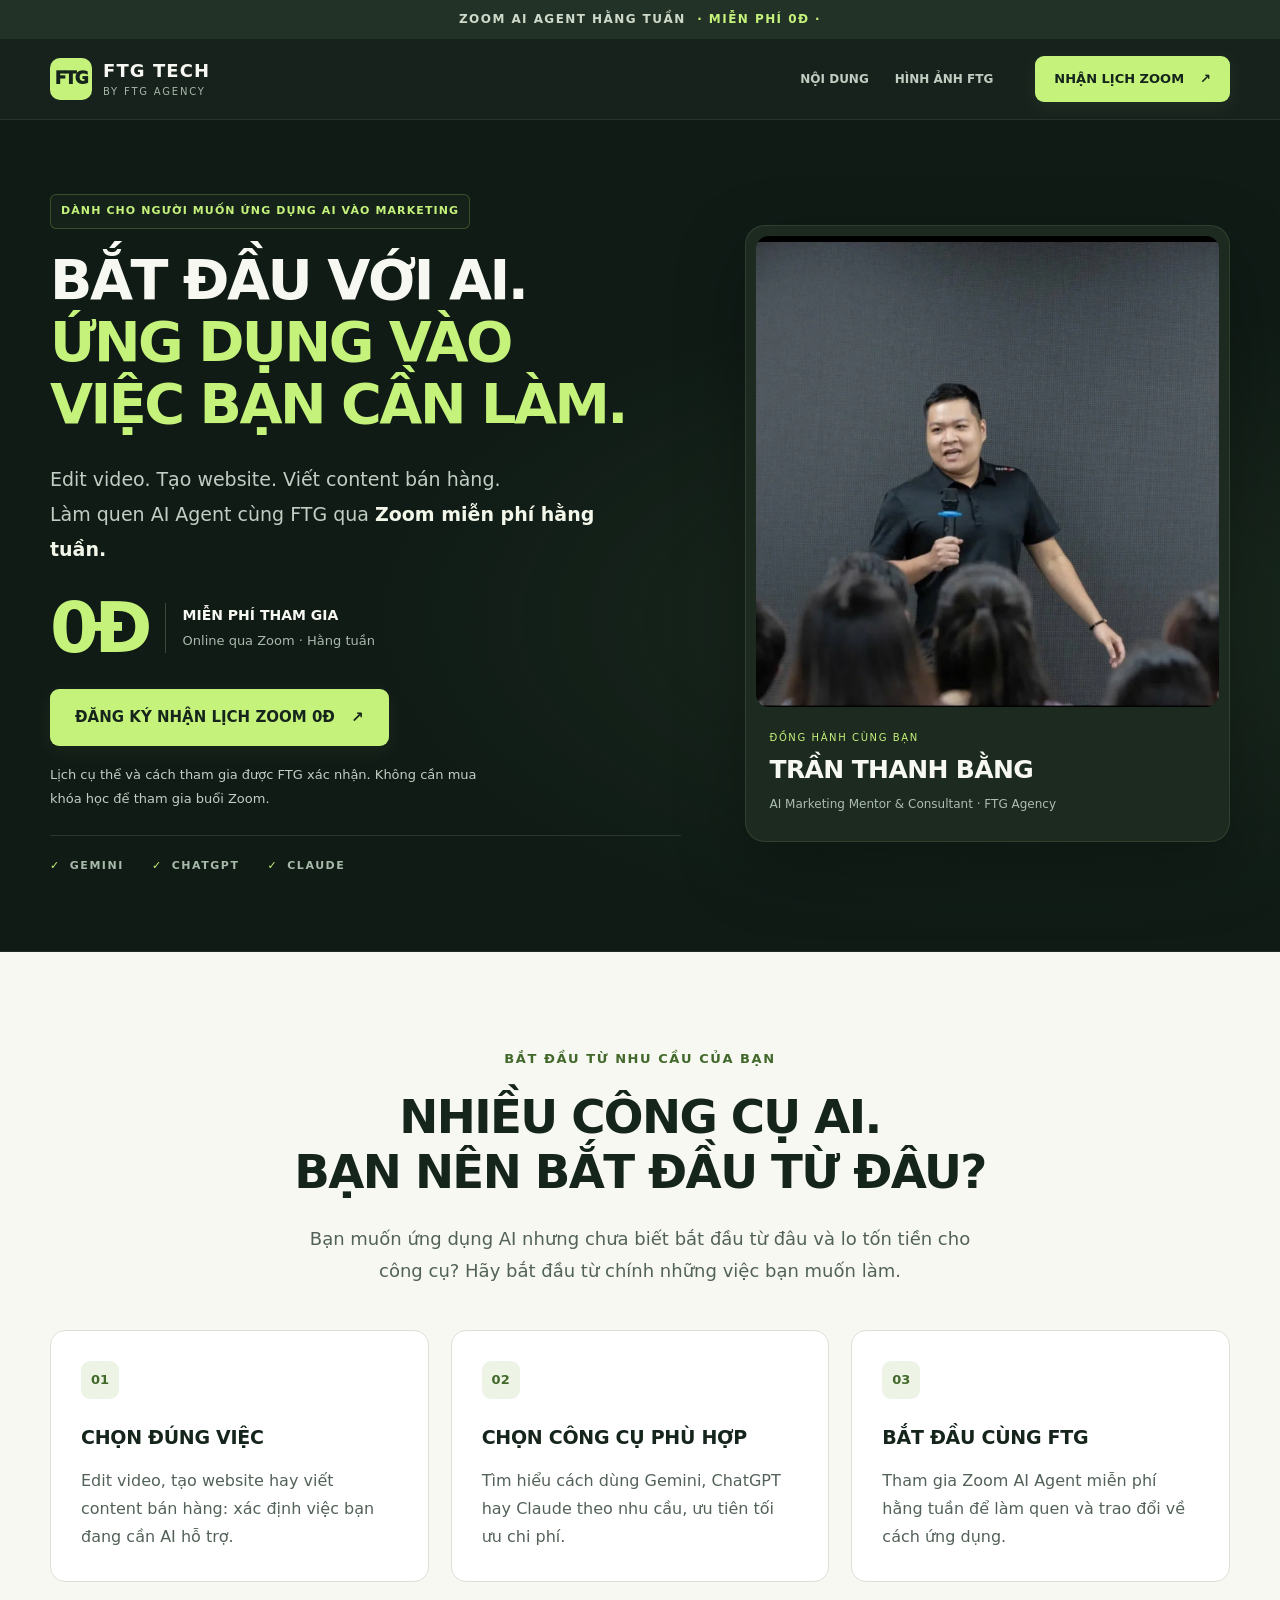
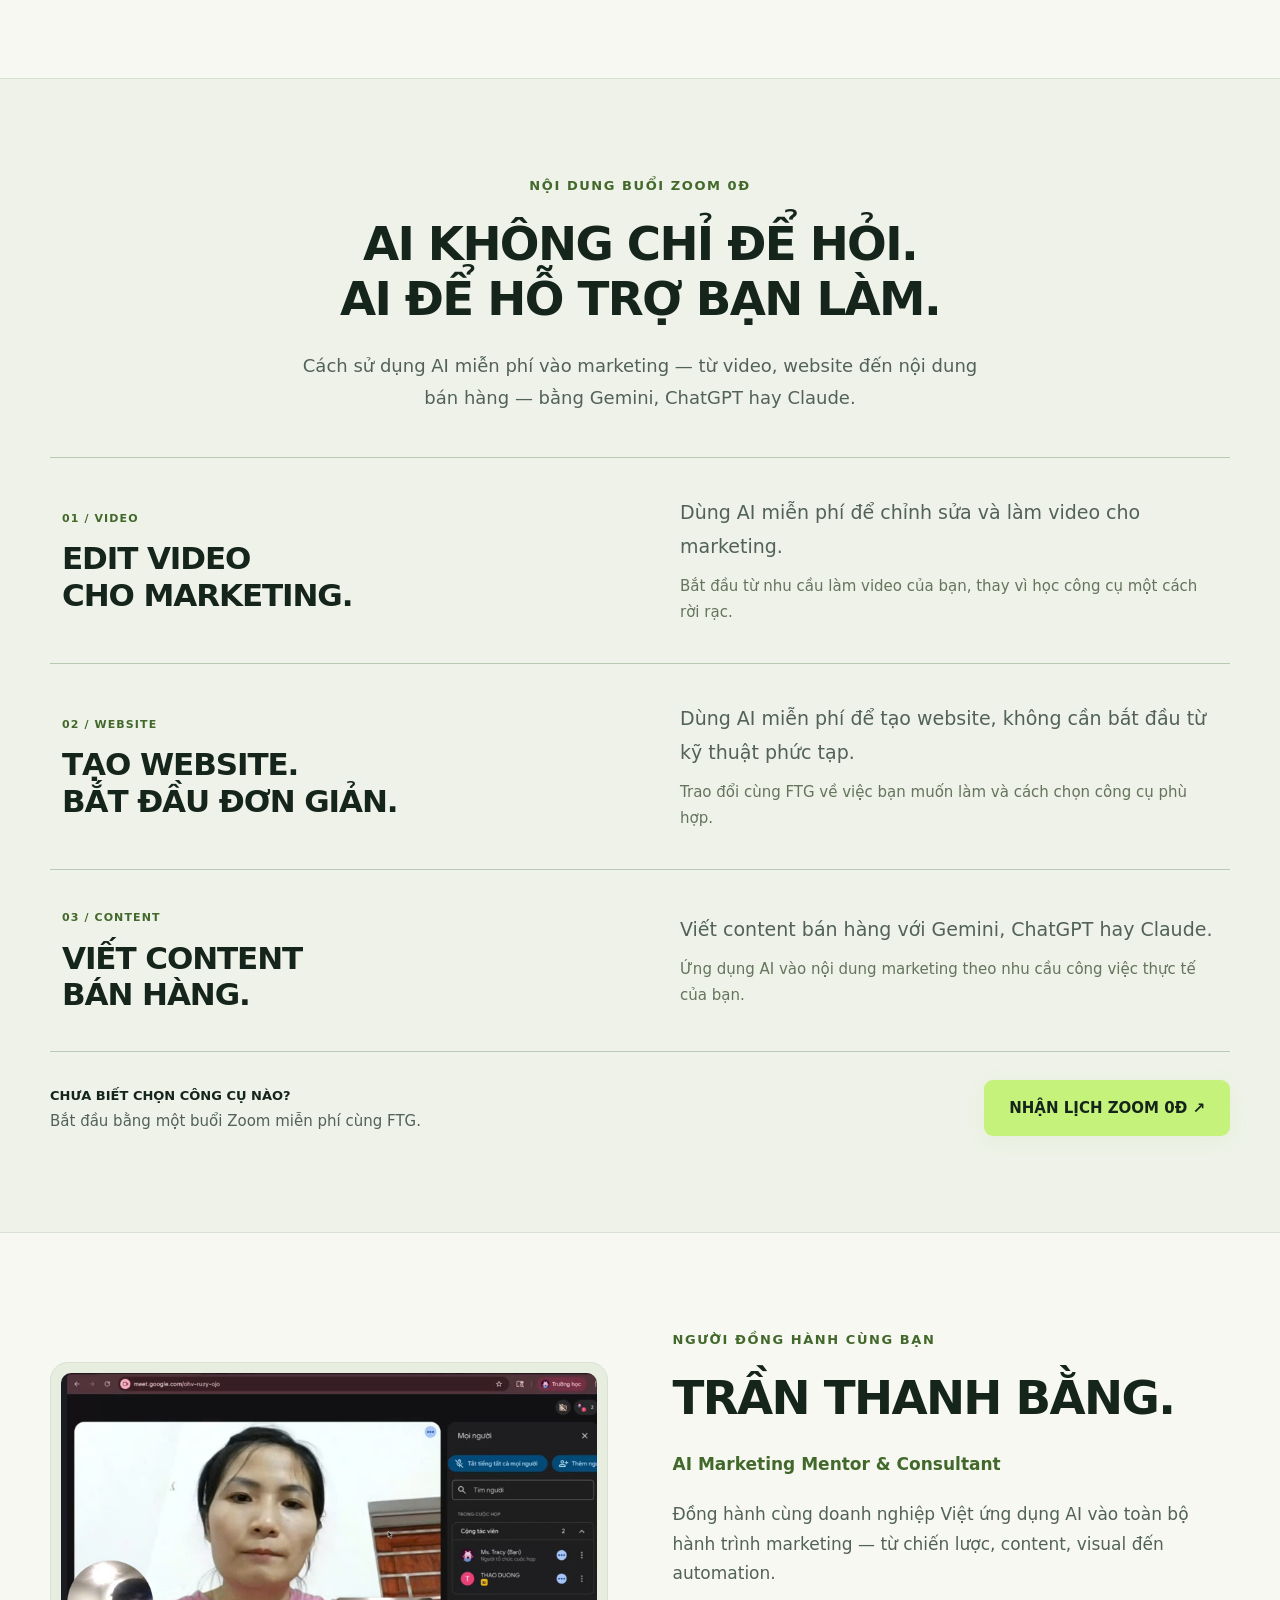
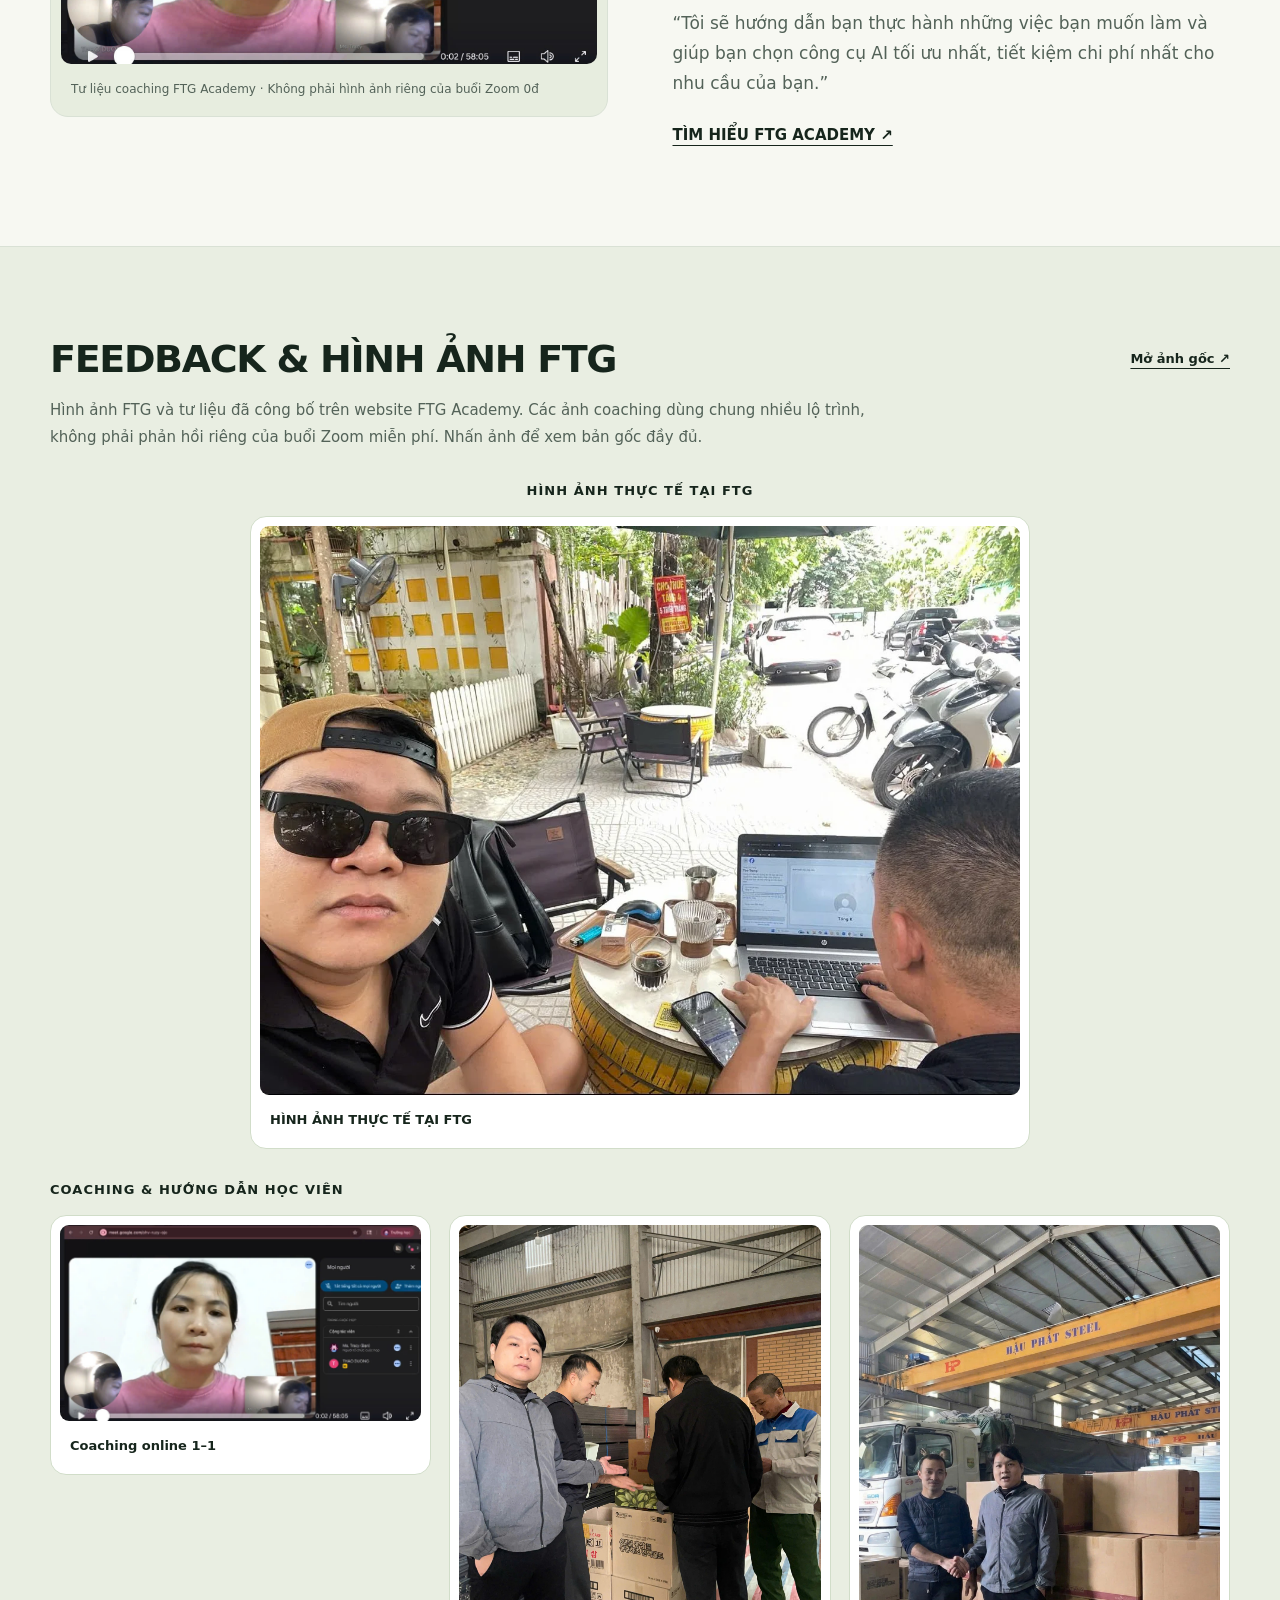
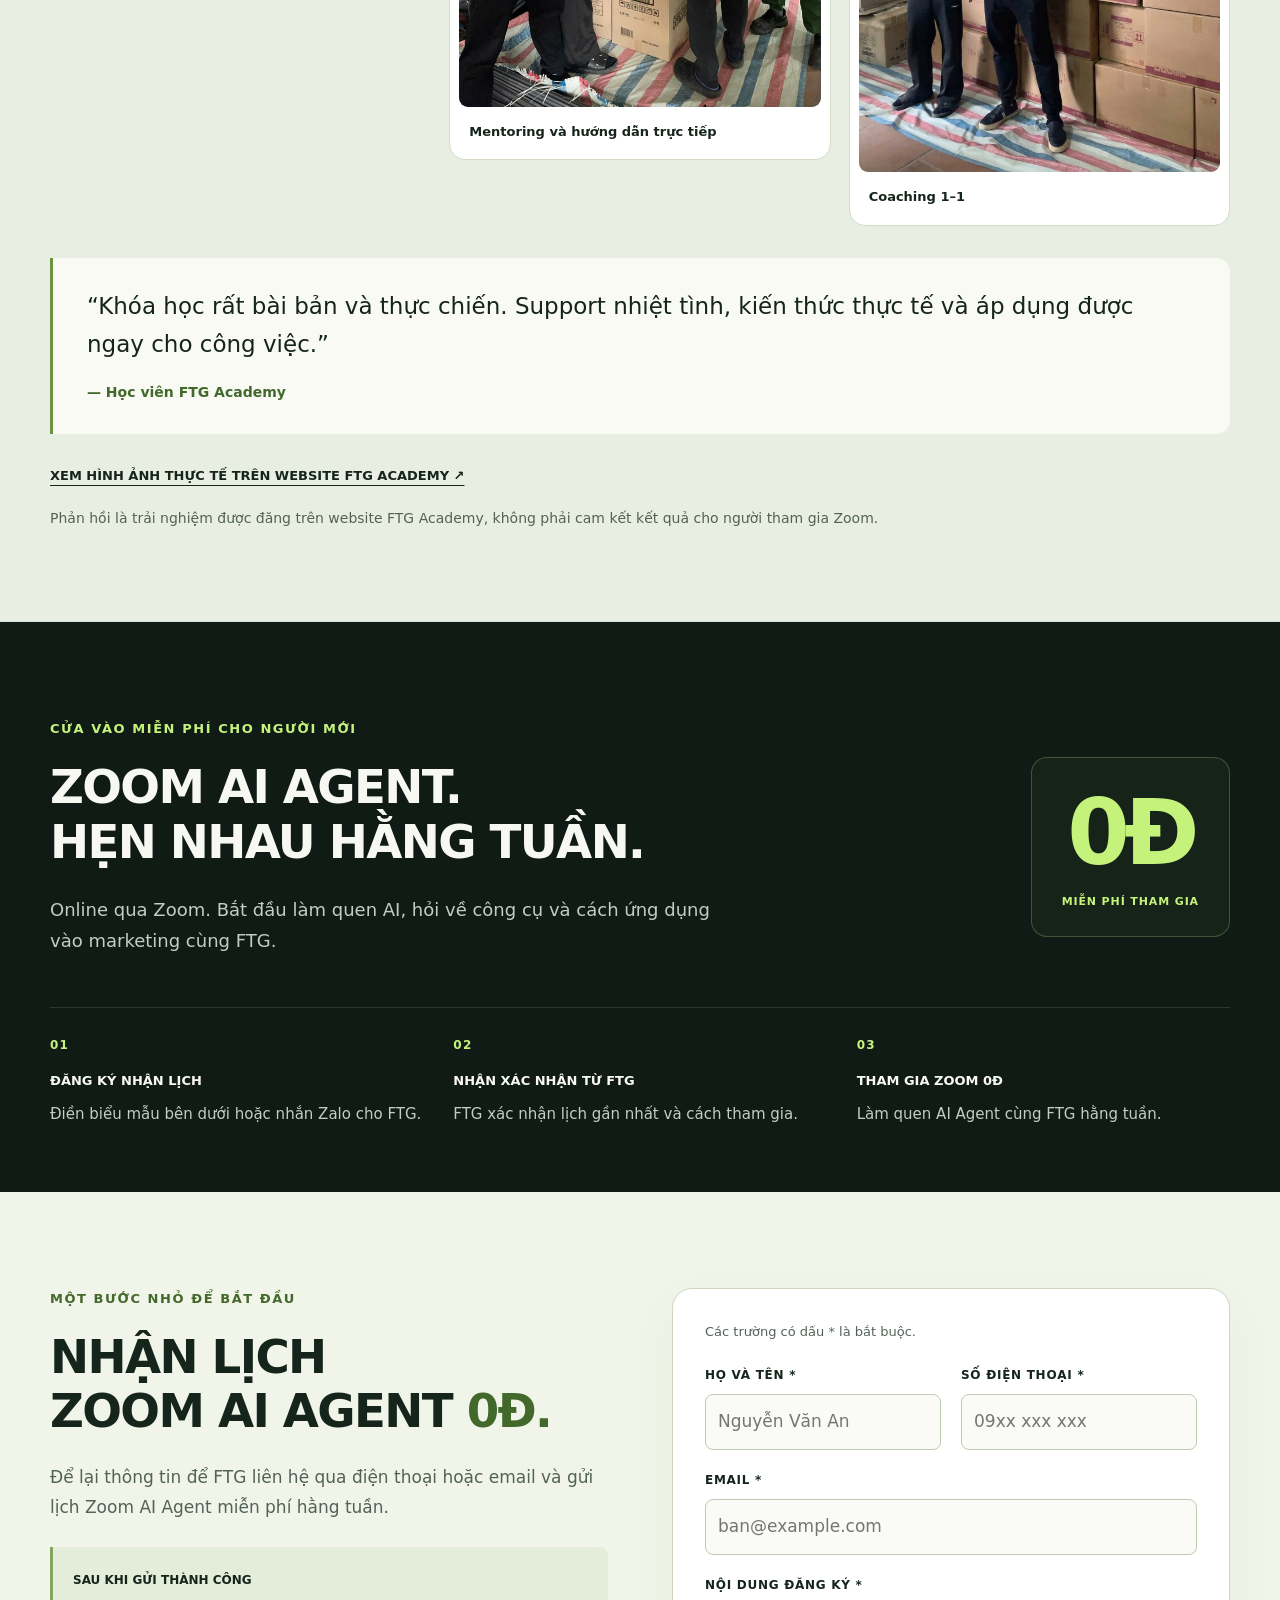
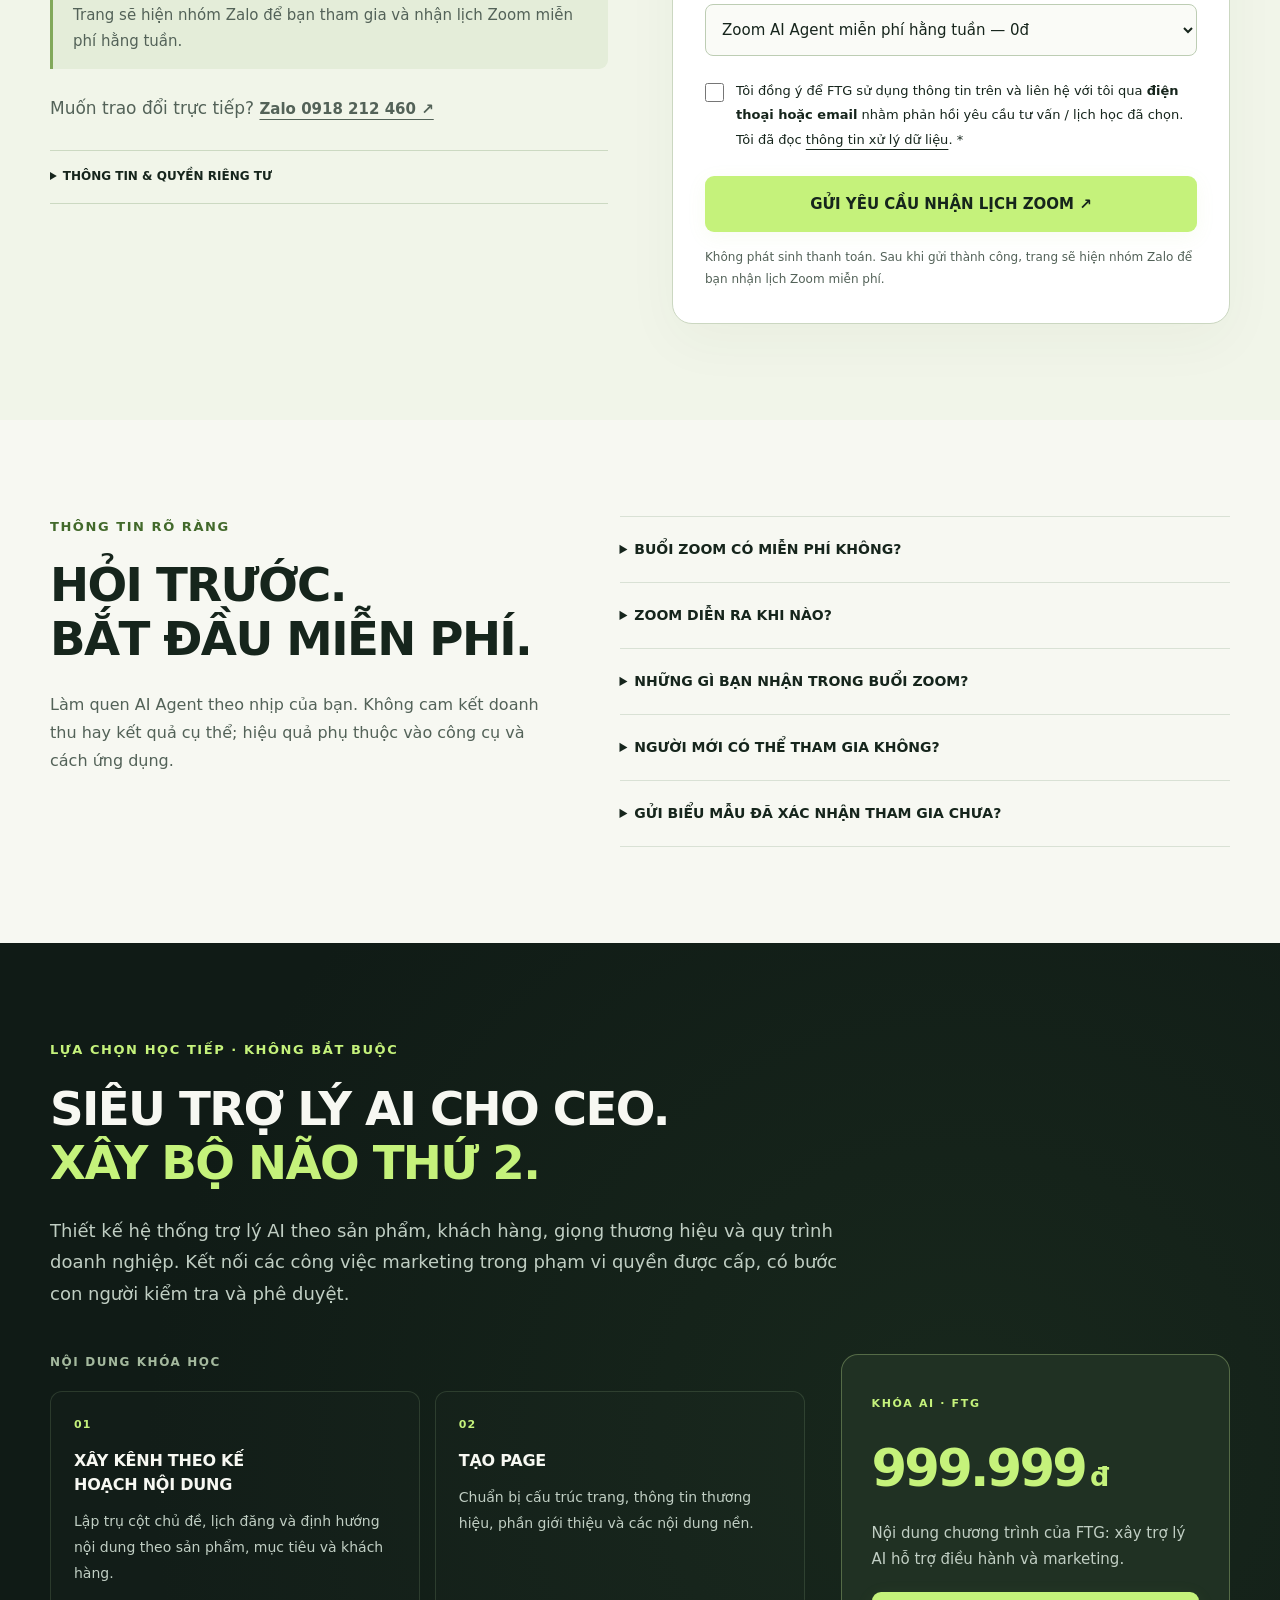
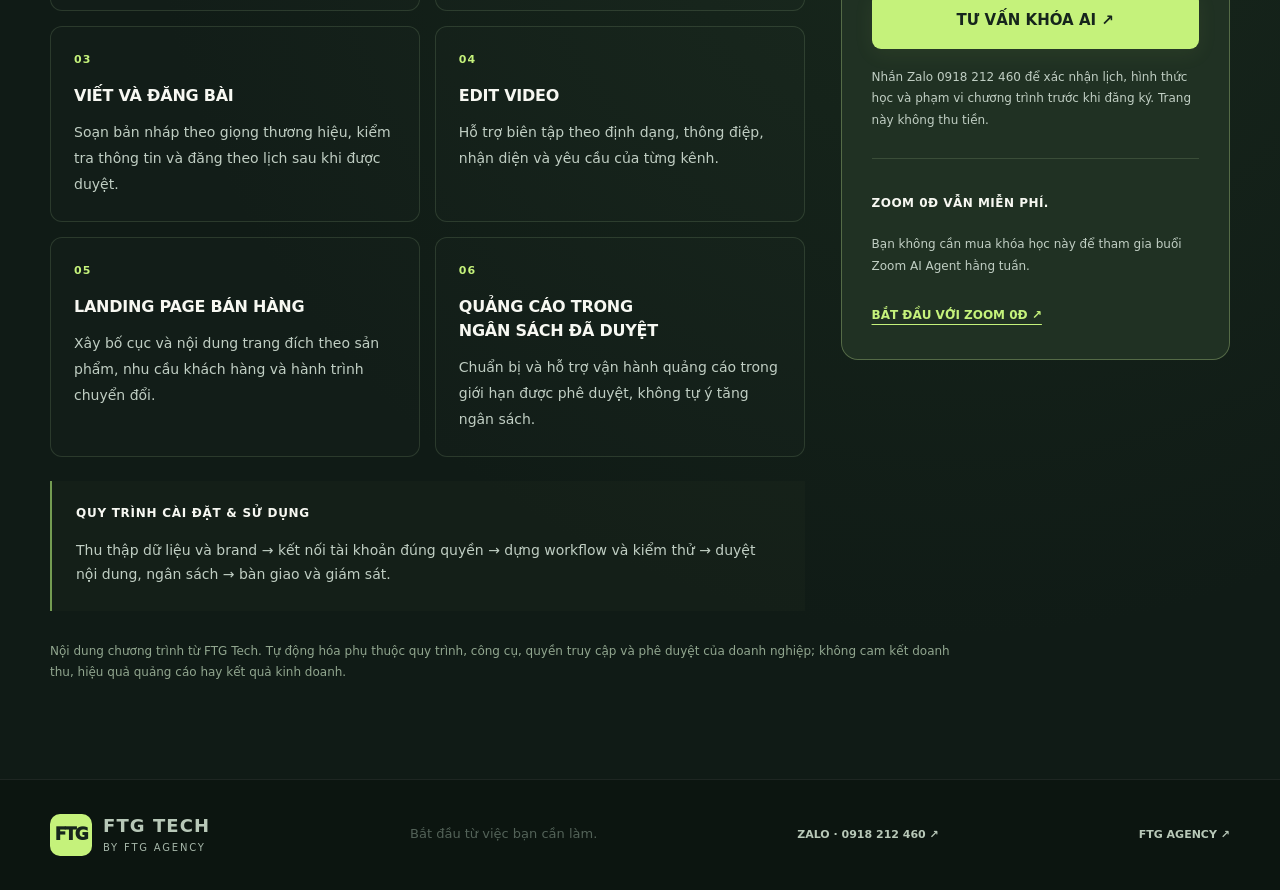
==== commit 3ed16922: "Fix mentor name spacing in funnel heading" ====
--- a/bat-dau/index.html
+++ b/bat-dau/index.html
@@ -28,7 +28,7 @@
 </div><figure class="hero-portrait"><div class="portrait-frame"><img src="assets/tran-thanh-bang.webp" alt="Trần Thanh Bằng cầm mic chia sẻ trong buổi đào tạo" width="1260" height="1280" fetchpriority="high"></div><figcaption><span>ĐỒNG HÀNH CÙNG BẠN</span><strong>TRẦN THANH BẰNG</strong><small>AI Marketing Mentor &amp; Consultant · FTG Agency</small></figcaption></figure></div></section>
 <section class="section intro-section"><div class="wrap"><div class="section-heading centered"><p class="eyebrow">BẮT ĐẦU TỪ NHU CẦU CỦA BẠN</p><h2>NHIỀU CÔNG CỤ AI.<br>BẠN NÊN BẮT ĐẦU TỪ ĐÂU?</h2><p>Bạn muốn ứng dụng AI nhưng chưa biết bắt đầu từ đâu và lo tốn tiền cho công cụ? Hãy bắt đầu từ chính những việc bạn muốn làm.</p></div><div class="needs-grid"><article><span class="number">01</span><h3>CHỌN ĐÚNG VIỆC</h3><p>Edit video, tạo website hay viết content bán hàng: xác định việc bạn đang cần AI hỗ trợ.</p></article><article><span class="number">02</span><h3>CHỌN CÔNG CỤ PHÙ HỢP</h3><p>Tìm hiểu cách dùng Gemini, ChatGPT hay Claude theo nhu cầu, ưu tiên tối ưu chi phí.</p></article><article><span class="number">03</span><h3>BẮT ĐẦU CÙNG FTG</h3><p>Tham gia Zoom AI Agent miễn phí hằng tuần để làm quen và trao đổi về cách ứng dụng.</p></article></div></div></section>
 <section class="section application-section" id="nhung-gi-ban-nhan"><div class="wrap"><div class="section-heading centered"><p class="eyebrow">NỘI DUNG BUỔI ZOOM 0Đ</p><h2>AI KHÔNG CHỈ ĐỂ HỎI.<br>AI ĐỂ HỖ TRỢ BẠN LÀM.</h2><p>Cách sử dụng AI miễn phí vào marketing — từ video, website đến nội dung bán hàng — bằng Gemini, ChatGPT hay Claude.</p></div><div class="application-list"><article class="application"><div class="application-title"><span class="number">01 / VIDEO</span><h3>EDIT VIDEO<br>CHO MARKETING.</h3></div><div><p>Dùng AI miễn phí để chỉnh sửa và làm video cho marketing.</p><p class="application-caption">Bắt đầu từ nhu cầu làm video của bạn, thay vì học công cụ một cách rời rạc.</p></div></article><article class="application"><div class="application-title"><span class="number">02 / WEBSITE</span><h3>TẠO WEBSITE.<br>BẮT ĐẦU ĐƠN GIẢN.</h3></div><div><p>Dùng AI miễn phí để tạo website, không cần bắt đầu từ kỹ thuật phức tạp.</p><p class="application-caption">Trao đổi cùng FTG về việc bạn muốn làm và cách chọn công cụ phù hợp.</p></div></article><article class="application"><div class="application-title"><span class="number">03 / CONTENT</span><h3>VIẾT CONTENT<br>BÁN HÀNG.</h3></div><div><p>Viết content bán hàng với Gemini, ChatGPT hay Claude.</p><p class="application-caption">Ứng dụng AI vào nội dung marketing theo nhu cầu công việc thực tế của bạn.</p></div></article></div><div class="inline-cta"><p><strong>CHƯA BIẾT CHỌN CÔNG CỤ NÀO?</strong><br>Bắt đầu bằng một buổi Zoom miễn phí cùng FTG.</p><a class="button" href="#dang-ky">NHẬN LỊCH ZOOM 0Đ ↗</a></div></div></section>
-<section class="section mentor-section" id="nguoi-dong-hanh"><div class="wrap mentor-grid"><figure class="mentor-photo"><a href="assets/online-meeting-coaching.jpg" target="_blank" rel="noopener noreferrer"><img src="assets/online-meeting-coaching.jpg" alt="Trần Thanh Bằng coaching online cùng học viên FTG Academy" width="1544" height="838" loading="lazy" decoding="async"></a><figcaption>Tư liệu coaching FTG Academy · Không phải hình ảnh riêng của buổi Zoom 0đ</figcaption></figure><div><p class="eyebrow">NGƯỜI ĐỒNG HÀNH CÙNG BẠN</p><h2>TRẦN<br>THANH BẰNG.</h2><p class="mentor-role">AI Marketing Mentor &amp; Consultant</p><p>Đồng hành cùng doanh nghiệp Việt ứng dụng AI vào toàn bộ hành trình marketing — từ chiến lược, content, visual đến automation.</p><p>“Tôi sẽ hướng dẫn bạn thực hành những việc bạn muốn làm và giúp bạn chọn công cụ AI tối ưu nhất, tiết kiệm chi phí nhất cho nhu cầu của bạn.”</p><a class="text-link" href="https://ftgagency.github.io/" target="_blank" rel="noopener noreferrer">TÌM HIỂU FTG ACADEMY ↗</a></div></div></section>
+<section class="section mentor-section" id="nguoi-dong-hanh"><div class="wrap mentor-grid"><figure class="mentor-photo"><a href="assets/online-meeting-coaching.jpg" target="_blank" rel="noopener noreferrer"><img src="assets/online-meeting-coaching.jpg" alt="Trần Thanh Bằng coaching online cùng học viên FTG Academy" width="1544" height="838" loading="lazy" decoding="async"></a><figcaption>Tư liệu coaching FTG Academy · Không phải hình ảnh riêng của buổi Zoom 0đ</figcaption></figure><div><p class="eyebrow">NGƯỜI ĐỒNG HÀNH CÙNG BẠN</p><h2>TRẦN THANH BẰNG.</h2><p class="mentor-role">AI Marketing Mentor &amp; Consultant</p><p>Đồng hành cùng doanh nghiệp Việt ứng dụng AI vào toàn bộ hành trình marketing — từ chiến lược, content, visual đến automation.</p><p>“Tôi sẽ hướng dẫn bạn thực hành những việc bạn muốn làm và giúp bạn chọn công cụ AI tối ưu nhất, tiết kiệm chi phí nhất cho nhu cầu của bạn.”</p><a class="text-link" href="https://ftgagency.github.io/" target="_blank" rel="noopener noreferrer">TÌM HIỂU FTG ACADEMY ↗</a></div></div></section>
 <section class="user-feedback feedback-layout feedback-layout--light" id="feedback" aria-labelledby="feedback-title">
   <div class="wrap"><div class="feedback-panel">
     <div class="feedback-heading"><h2 id="feedback-title">FEEDBACK &amp; HÌNH ẢNH FTG</h2>
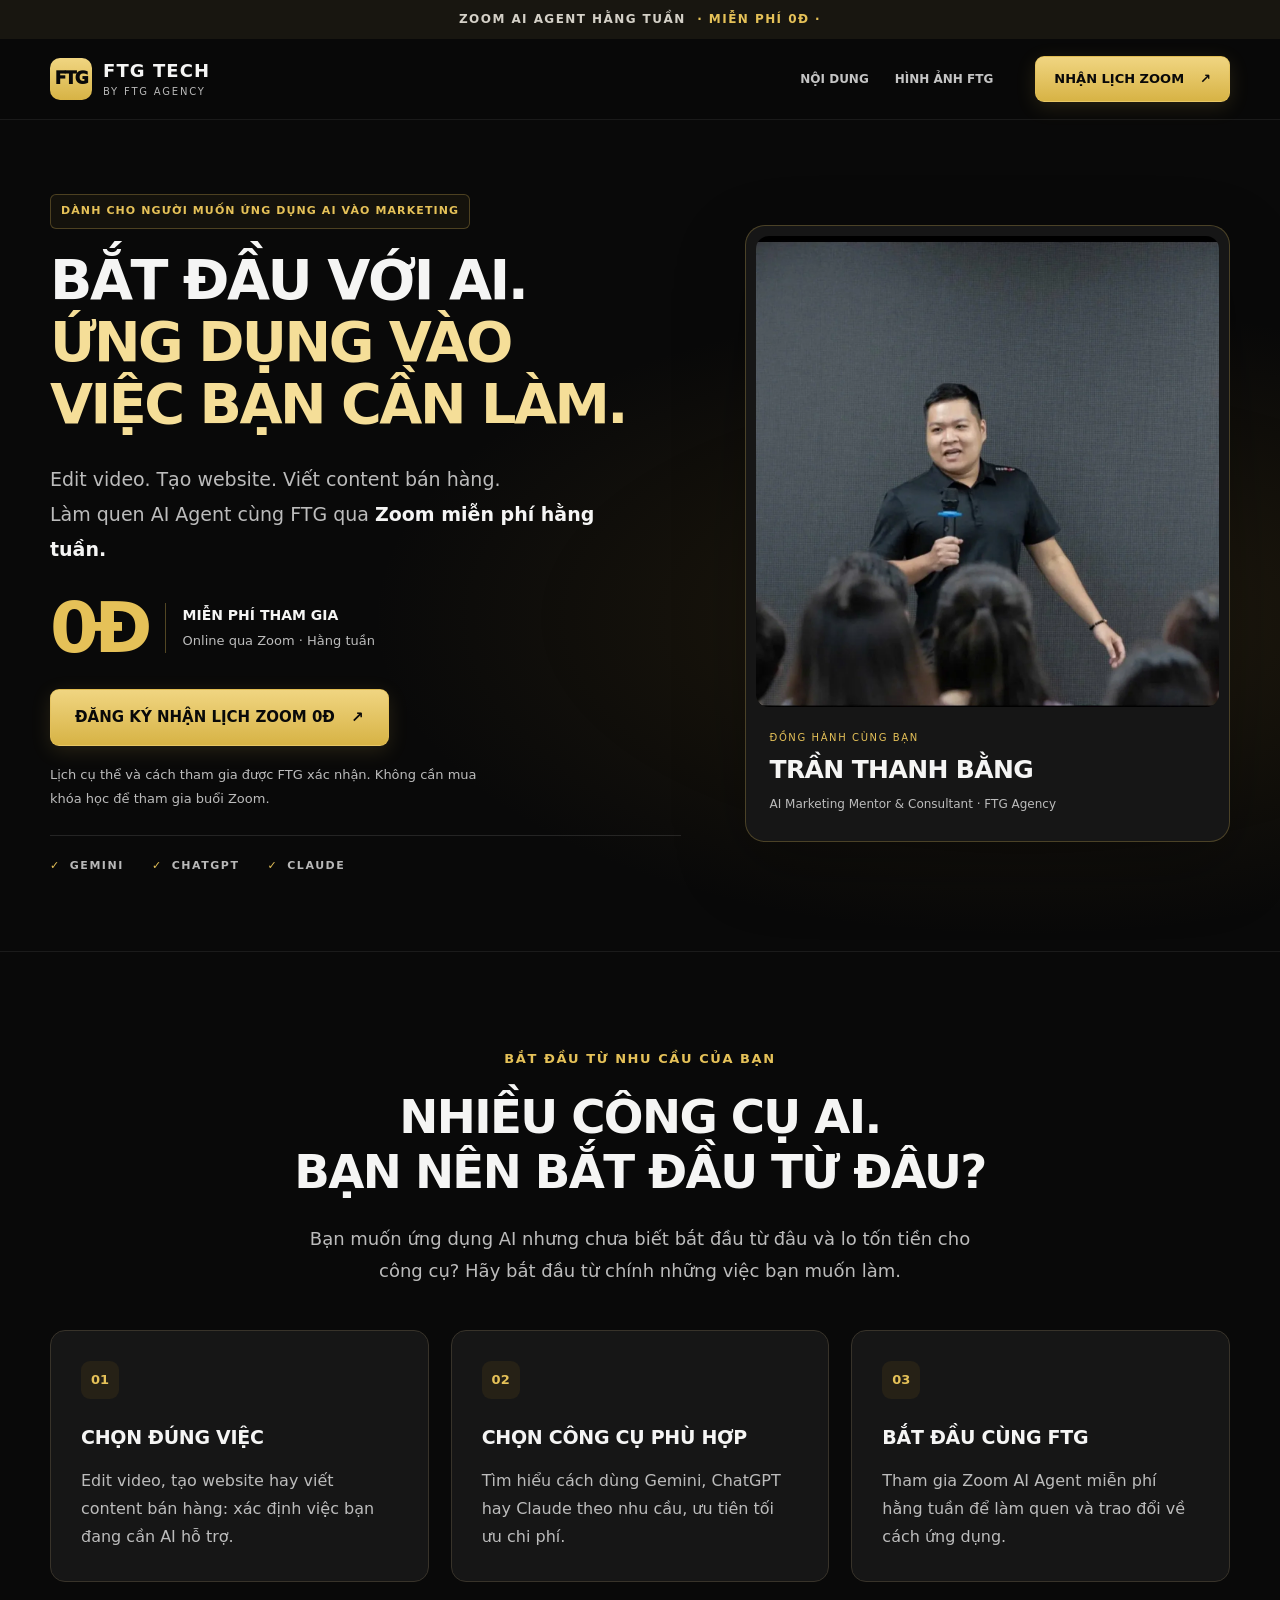
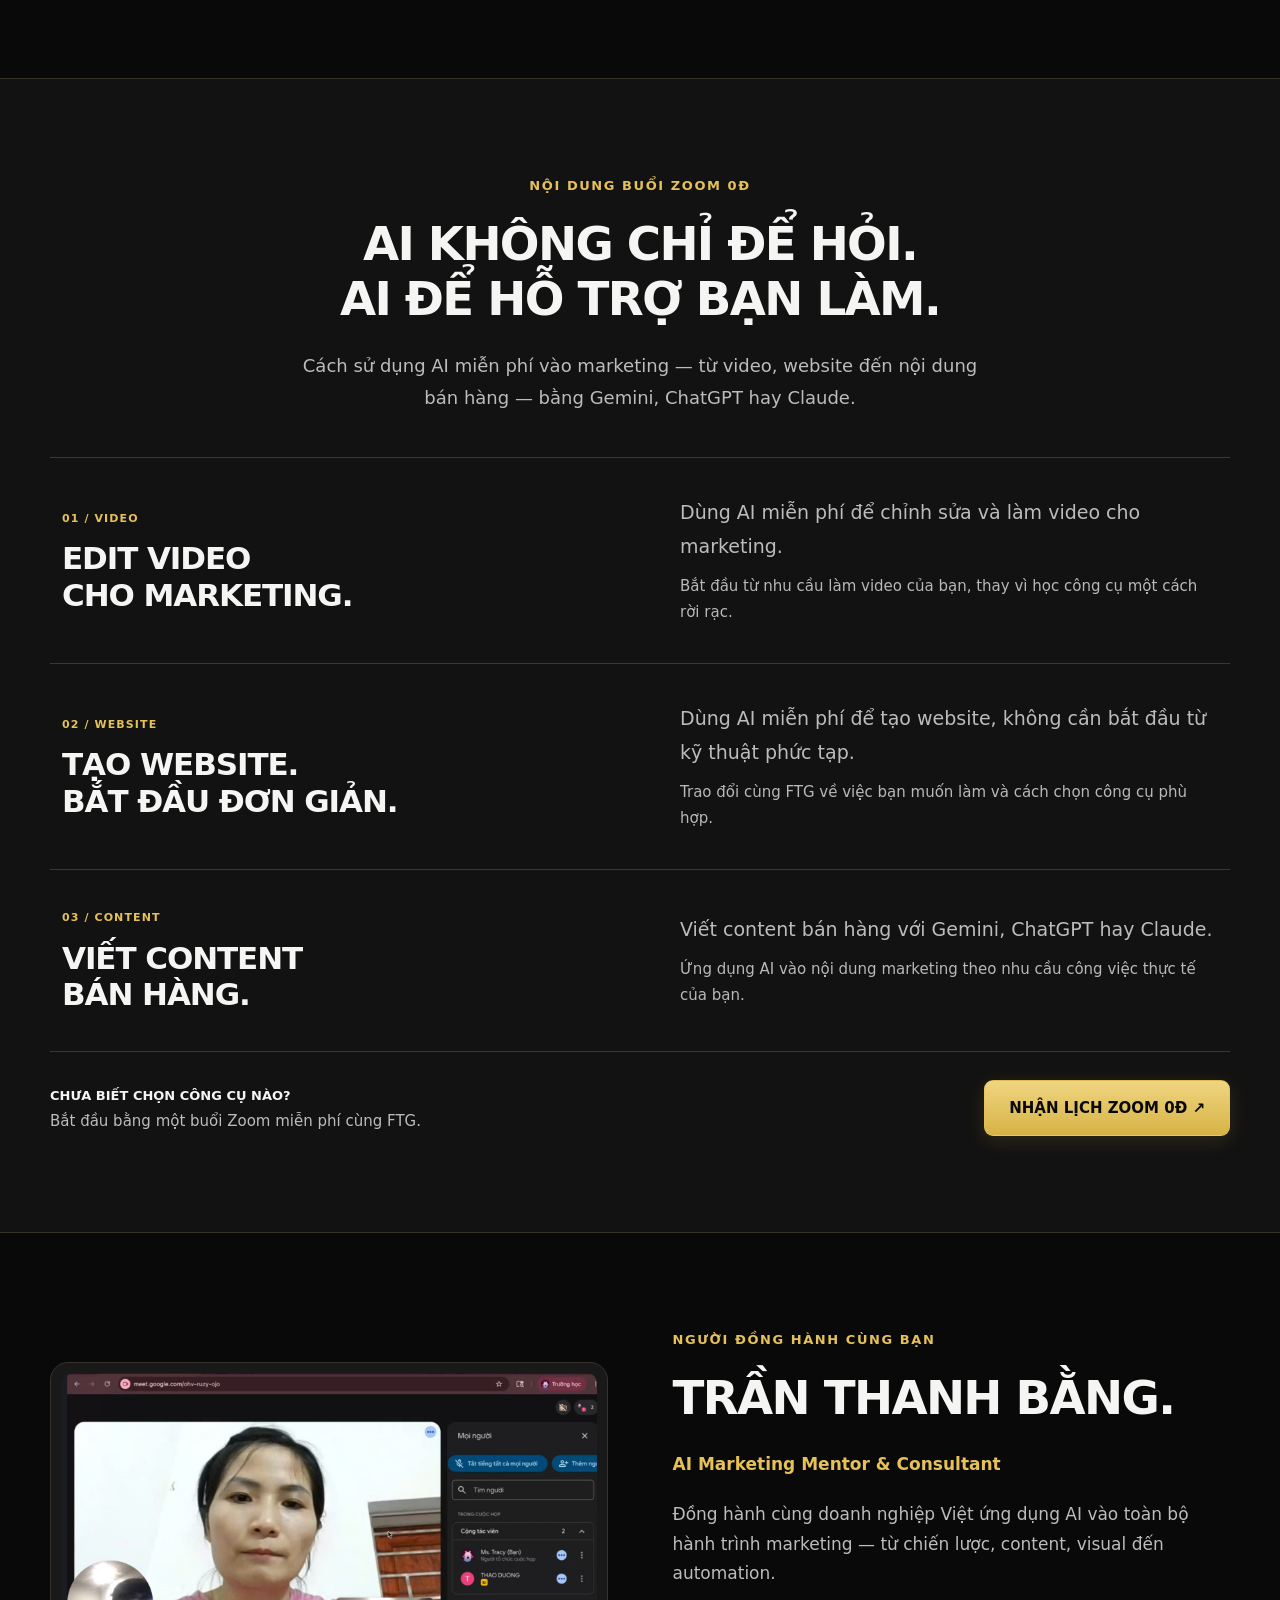
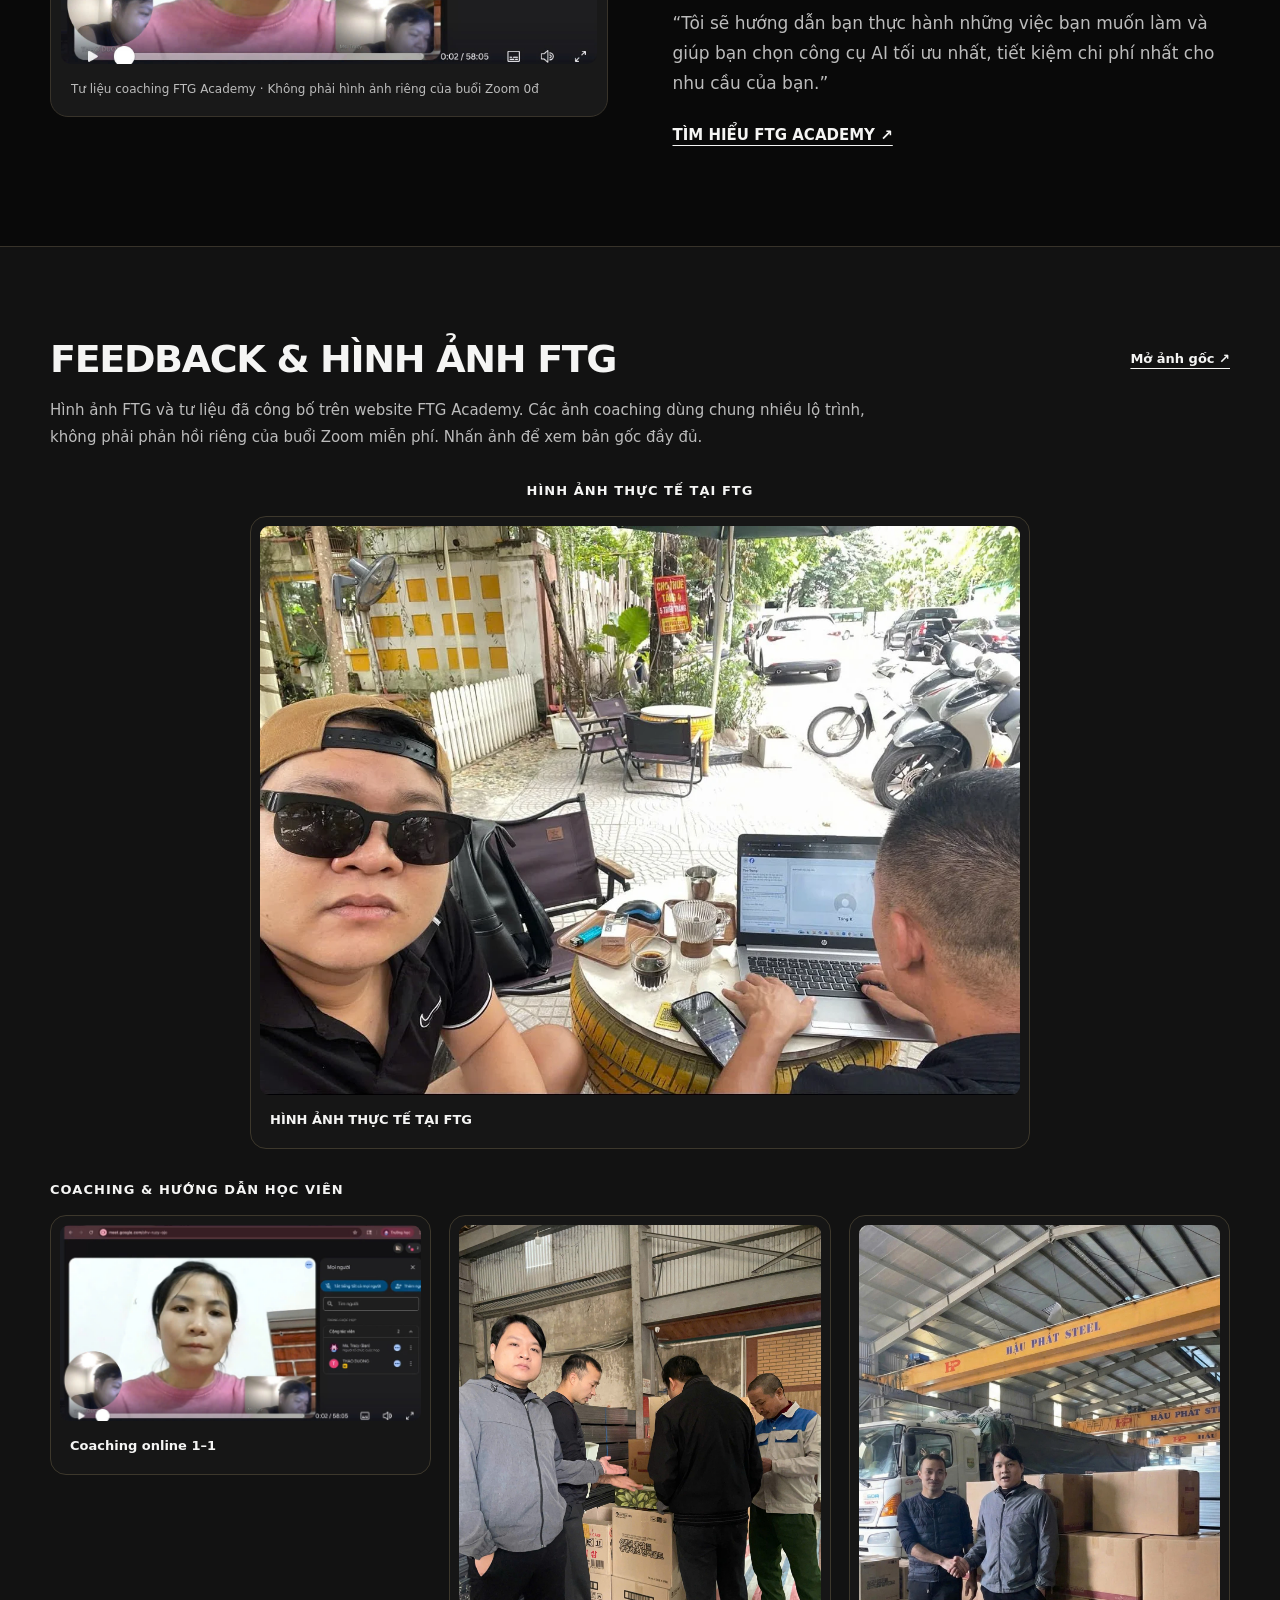
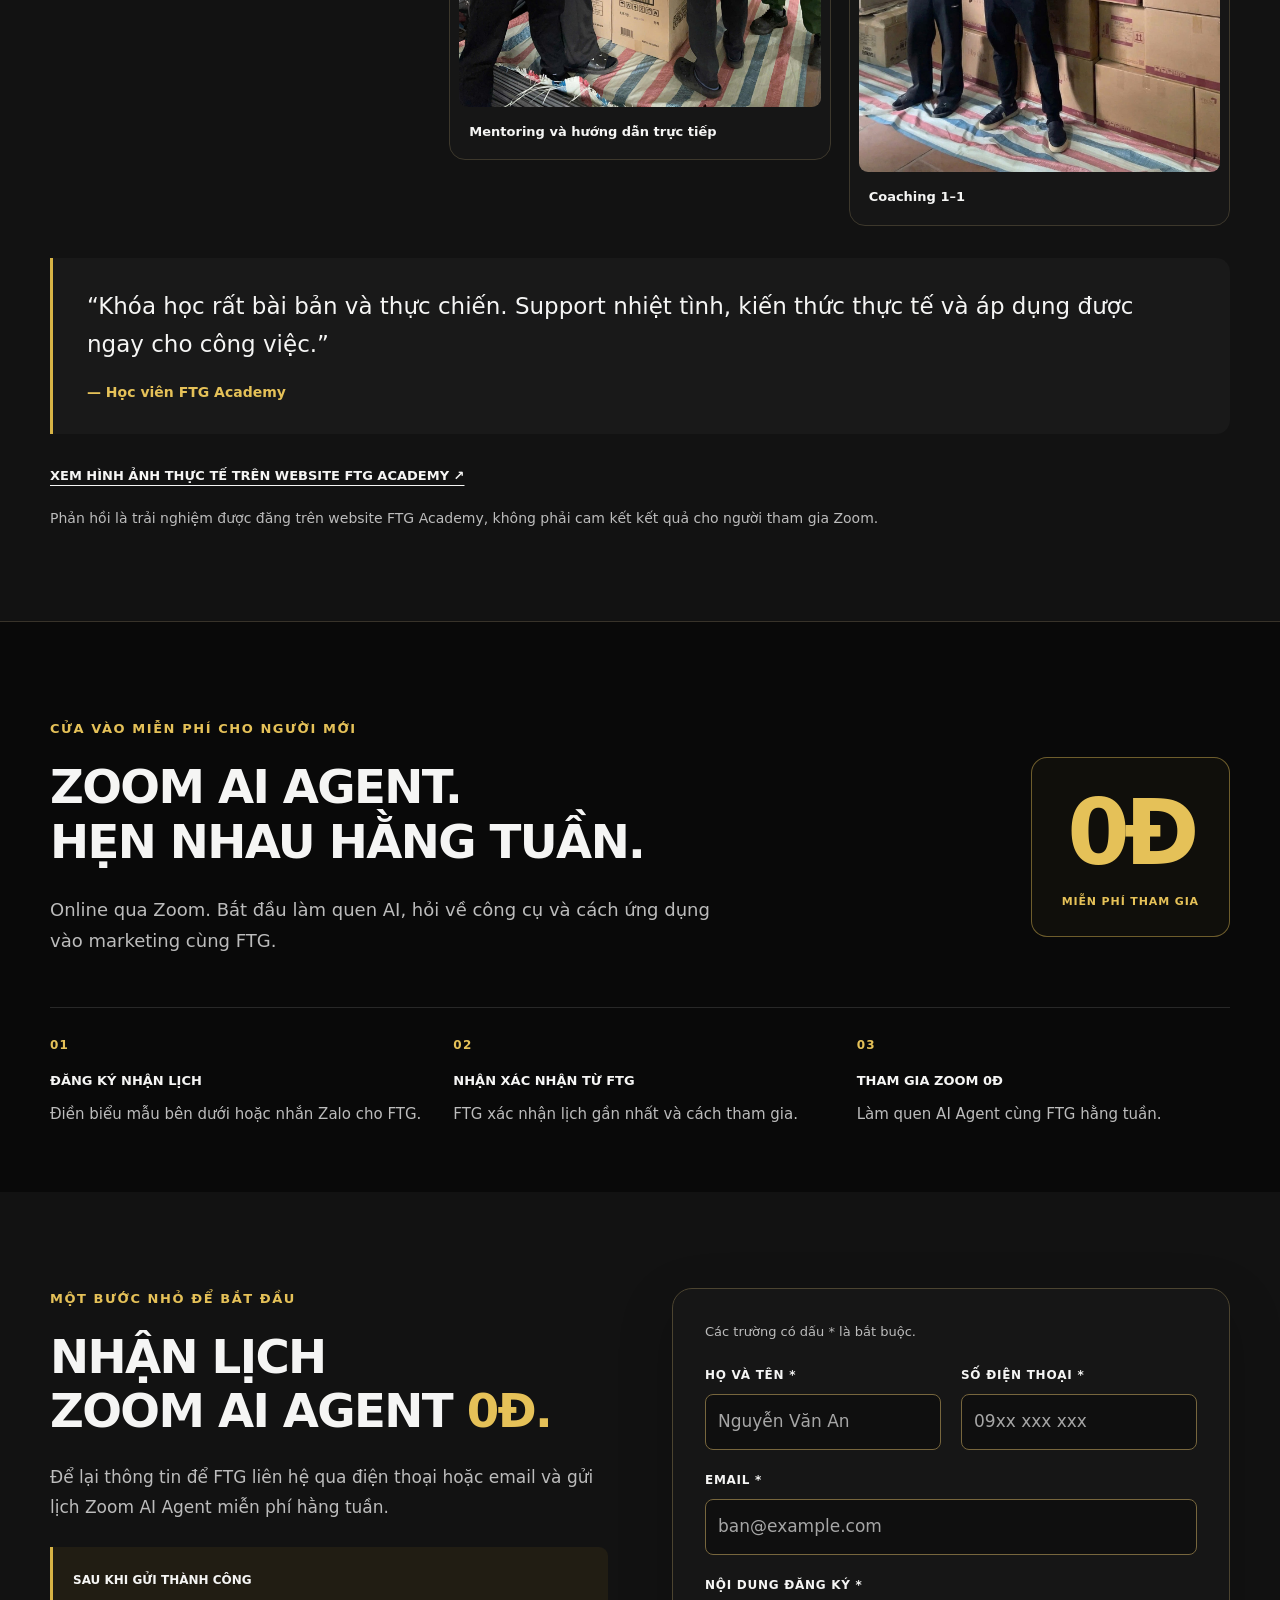
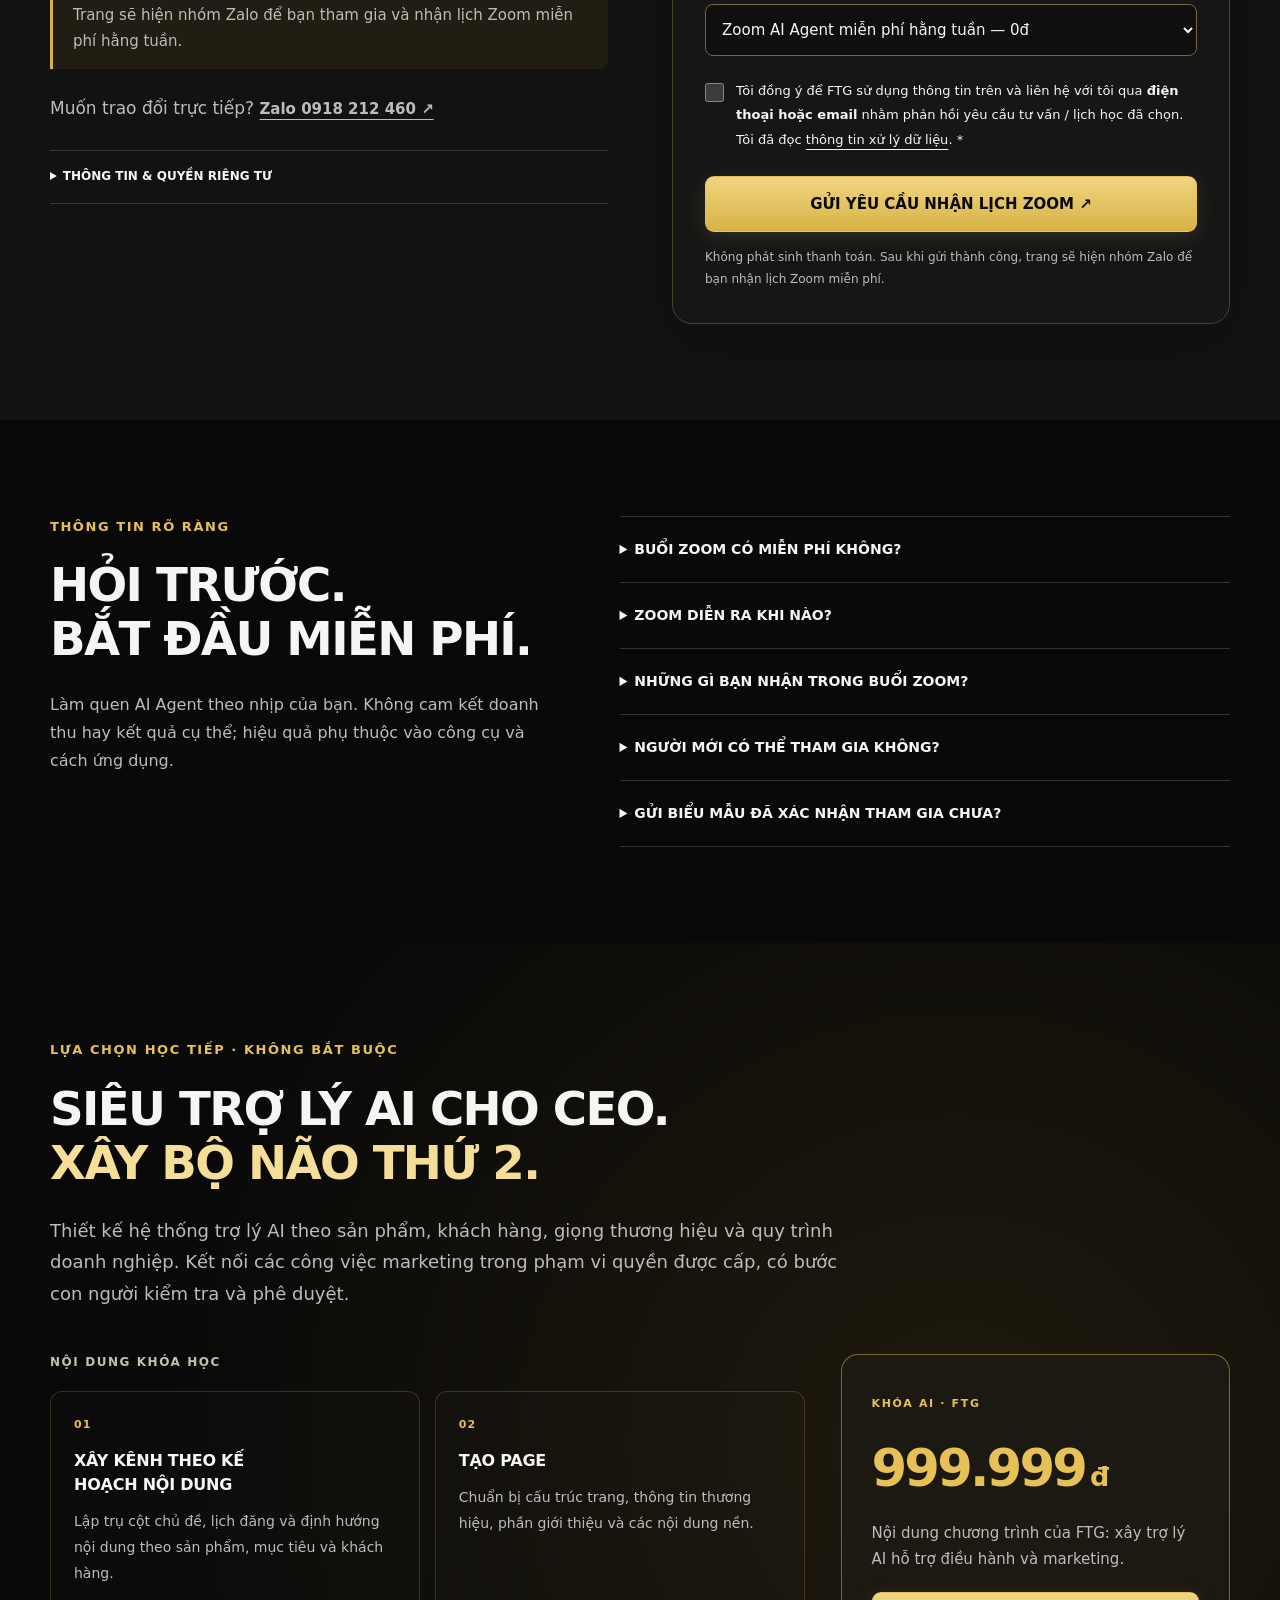
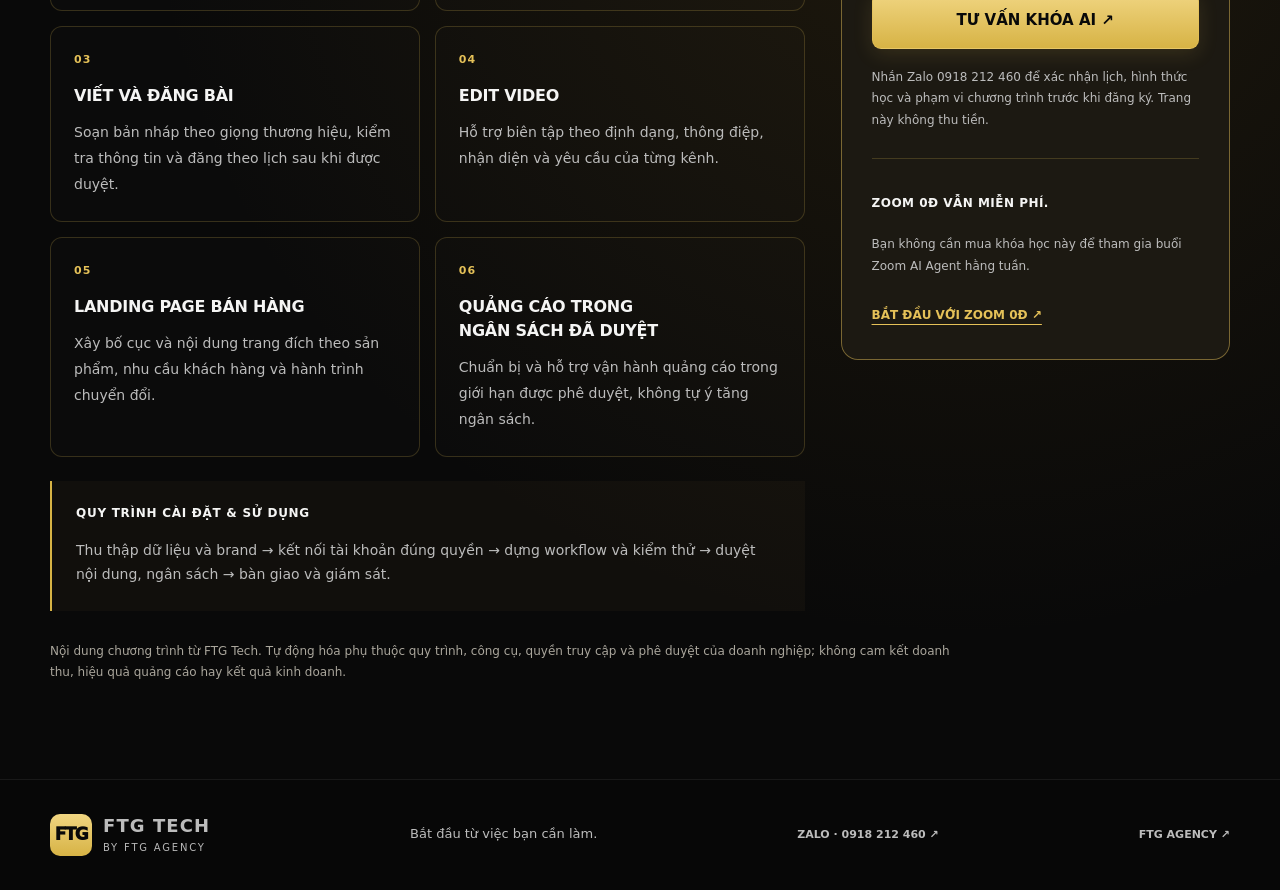
==== commit a0637640: "Apply reference-inspired black and warm gold palette to funnel" ====
--- a/bat-dau/index.html
+++ b/bat-dau/index.html
@@ -1,14 +1,14 @@
 <!doctype html>
 <html lang="vi">
 <head>
-<meta charset="utf-8"><meta name="viewport" content="width=device-width,initial-scale=1"><meta name="theme-color" content="#101b16">
+<meta charset="utf-8"><meta name="viewport" content="width=device-width,initial-scale=1"><meta name="theme-color" content="#090909">
 <title>ZOOM AI AGENT 0Đ HẰNG TUẦN | FTG TECH</title>
 <meta name="description" content="Tham gia Zoom AI Agent miễn phí hằng tuần cùng FTG. Những gì bạn nhận: cách dùng AI miễn phí vào marketing — edit video, tạo website, content bán hàng với Gemini, ChatGPT hay Claude. Đăng ký nhận lịch hoặc nhắn Zalo 0918 212 460.">
 <link rel="canonical" href="https://ftgagency.github.io/ftg-tech/bat-dau/">
 <meta property="og:title" content="ZOOM AI AGENT 0Đ HẰNG TUẦN | FTG TECH">
 <meta property="og:description" content="Zoom AI Agent 0đ hằng tuần. Những gì bạn nhận: cách dùng AI miễn phí vào marketing — edit video, tạo website, content bán hàng với Gemini, ChatGPT hay Claude.">
 <meta property="og:type" content="website"><meta property="og:url" content="https://ftgagency.github.io/ftg-tech/bat-dau/"><meta property="og:image" content="https://ftgagency.github.io/ftg-tech/bat-dau/assets/tran-thanh-bang.webp">
-<link rel="stylesheet" href="funnel.css?v=ftg-ai-layout-20261030">
+<link rel="stylesheet" href="funnel.css?v=ftg-gold-palette-20261031">
 <script>!function(f,b,e,v,n,t,s){if(f.fbq)return;n=f.fbq=function(){n.callMethod?n.callMethod.apply(n,arguments):n.queue.push(arguments)};if(!f._fbq)f._fbq=n;n.push=n;n.loaded=!0;n.version='2.0';n.queue=[];t=b.createElement(e);t.async=!0;t.src=v;s=b.getElementsByTagName(e)[0];s.parentNode.insertBefore(t,s)}(window, document,'script','https://connect.facebook.net/en_US/fbevents.js');fbq('init','1695543372086757');fbq('track','PageView');</script>
 </head>
 <body>
--- a/bat-dau/funnel.css
+++ b/bat-dau/funnel.css
@@ -1,11 +1,30 @@
 /* FTG /bat-dau/ only. No shared or main-site styles are changed. */
-:root{--paper:#f7f8f2;--white:#fff;--ink:#16251c;--muted:#536258;--line:#d9e1d5;--green:#c5f27b;--green-deep:#42692b;--dark:#101b16;--dark-soft:#19271f;--light-text:#c0cec3;--radius:20px}
-*{box-sizing:border-box}html{scroll-behavior:smooth;scroll-padding-top:96px}body{margin:0;background:var(--paper);color:var(--ink);font:18px/1.75 Inter,ui-sans-serif,system-ui,-apple-system,"Segoe UI",sans-serif;-webkit-font-smoothing:antialiased}a{color:inherit;text-underline-offset:5px}button,input,select{font:inherit}button,a{-webkit-tap-highlight-color:transparent}button{cursor:pointer}a,button,input,select,summary{touch-action:manipulation}a:focus-visible,button:focus-visible,input:focus-visible,select:focus-visible,summary:focus-visible{outline:3px solid #729f4a;outline-offset:5px}img{max-width:100%;height:auto;display:block}figure{margin:0}p{margin:0 0 20px;color:var(--muted)}h1,h2,h3{font-weight:850;text-transform:uppercase;text-wrap:balance}h1{font-size:clamp(38px,4.35vw,63px);line-height:1.12;letter-spacing:-.045em;margin:0 0 26px}h2{font-size:clamp(32px,3.65vw,49px);line-height:1.17;letter-spacing:-.035em;margin:0 0 24px}h3{font-size:20px;line-height:1.4;letter-spacing:-.015em;margin:0 0 16px}.wrap{width:min(1180px,calc(100% - 64px));margin-inline:auto}.section{padding-block:96px}.eyebrow{font-size:13px;line-height:1.7;letter-spacing:.12em;color:var(--green-deep);font-weight:850;margin-bottom:20px}.dark-section{background:var(--dark);color:var(--paper)}.dark-section p{color:var(--light-text)}.dark-section .eyebrow{color:var(--green)}.button{display:inline-flex;align-items:center;justify-content:center;gap:16px;max-width:100%;min-height:54px;padding:16px 24px;border:1px solid transparent;border-radius:9px;background:var(--green);color:var(--ink);font-size:15px;line-height:1.5;font-weight:850;text-decoration:none;text-align:center;box-shadow:0 5px 20px #a0d25c14;transition:background .2s,transform .2s}.button:hover{background:#d6ff96;transform:translateY(-2px)}.small{min-height:44px;padding:12px 18px;font-size:13px}.full{width:100%}.text-link{font-weight:800;font-size:15px}.note{font-size:14px;line-height:1.8}.number{display:block;font-size:13px;font-weight:850;letter-spacing:.1em;color:var(--green-deep);margin-bottom:25px}.announcement{padding:9px 16px;text-align:center;font-size:12px;font-weight:750;letter-spacing:.12em;color:#ced9c9;background:#223226}.announcement span{color:var(--green);margin-left:6px}header{position:sticky;top:0;z-index:20;background:rgba(16,27,22,.97);color:var(--paper);border-bottom:1px solid #ffffff13;backdrop-filter:blur(14px)}.nav{min-height:80px;display:flex;align-items:center;gap:28px}.brand{display:flex;align-items:center;gap:11px;text-decoration:none;flex-shrink:0}.brand-mark{display:grid;place-items:center;width:42px;height:42px;border-radius:10px;background:var(--green);color:var(--ink);font-weight:950;font-size:17px;letter-spacing:-.09em}.brand strong{display:block;font-size:18px;line-height:1.1;letter-spacing:.06em}.brand small{display:block;font-size:10px;line-height:1;margin-top:7px;letter-spacing:.18em;color:#a6b7a9}.nav-links{display:flex;gap:26px;margin-left:auto}.nav-links a{font-size:12px;font-weight:800;text-decoration:none;color:#c0cdc1}.nav>.button{margin-left:14px}.hero{background:radial-gradient(ellipse at 80% 60%,#29412a66,transparent 45%),var(--dark);padding:72px 0 76px;border-bottom:1px solid #ffffff13}.hero-grid{display:grid;grid-template-columns:minmax(0,1.13fr) minmax(0,.87fr);gap:64px;align-items:center}.hero h1 span{color:var(--green)}.hero .eyebrow{font-size:11px;letter-spacing:.1em;display:inline-block;border:1px solid #c5f27b35;background:#c5f27b08;padding:7px 10px;border-radius:6px}.hero-lead{font-size:19px;line-height:1.85;max-width:560px}.hero-lead strong{color:#f3f7e9;font-weight:750}.hero-offer{display:flex;gap:17px;align-items:center;margin:26px 0}.price-zero{font-size:70px;line-height:1;letter-spacing:-.07em;color:var(--green);font-weight:900}.hero-offer>span{font-size:14px;font-weight:800;line-height:1.8;border-left:1px solid #8da68355;padding-left:17px}.hero-offer small{color:#a8b9ac;font-size:13px;font-weight:450}.hero-note{font-size:13px;line-height:1.85;max-width:460px;margin:17px 0 24px}.hero-points{display:flex;gap:28px;border-top:1px solid #ffffff1c;padding-top:20px;color:#a7baaa;font-size:11px;letter-spacing:.14em;font-weight:800}.hero-points span:before{content:'✓';display:inline-block;color:var(--green);margin-right:9px}.hero-portrait{min-width:0;border:1px solid #6a825340;border-radius:var(--radius);background:#1c2a20;box-shadow:0 24px 70px #0004;padding:10px}.portrait-frame{overflow:hidden;border-radius:13px}.portrait-frame img{width:100%;height:auto;object-fit:contain}.hero-portrait figcaption{padding:22px 14px 16px}.hero-portrait figcaption>span{display:block;font-size:10px;letter-spacing:.16em;color:var(--green);margin-bottom:8px}.hero-portrait figcaption strong{display:block;font-size:25px;line-height:1.2;letter-spacing:-.025em}.hero-portrait figcaption small{display:block;color:#adbdaf;font-size:12px;margin-top:9px}.section-heading{max-width:780px;margin:0 0 44px}.centered{text-align:center;margin-inline:auto}.section-heading>p:last-child{max-width:680px;margin-inline:auto;font-size:18px}.needs-grid{display:grid;grid-template-columns:repeat(3,minmax(0,1fr));gap:22px}.needs-grid article{padding:30px;background:#fff;border:1px solid var(--line);border-radius:15px}.needs-grid article p{font-size:16px;margin-bottom:0}.needs-grid h3{font-size:19px}.needs-grid .number{background:#edf3e5;width:38px;height:38px;border-radius:9px;display:grid;place-items:center;letter-spacing:0}.application-section{background:#eef2e8;border-block:1px solid var(--line)}.application-list{border-top:1px solid #bac9b4}.application{display:grid;grid-template-columns:1fr 1fr;gap:80px;padding:38px 12px;border-bottom:1px solid #bac9b4;align-items:center}.application h3{font-size:31px;line-height:1.18;letter-spacing:-.035em;margin-bottom:0}.application .number{font-size:11px;margin-bottom:12px}.application p{font-size:19px;margin-bottom:10px}.application .application-caption{font-size:15px;margin-bottom:0;color:#65745d}.inline-cta{display:flex;justify-content:space-between;align-items:center;gap:30px;padding:28px 0 0}.inline-cta p{font-size:15px;margin:0}.inline-cta strong{color:var(--ink);font-size:13px}.mentor-grid{display:grid;grid-template-columns:minmax(0,1fr) minmax(0,1fr);gap:65px;align-items:center}.mentor-photo{padding:10px;background:#e7eddf;border-radius:18px;border:1px solid var(--line)}.mentor-photo img{width:100%;border-radius:10px}.mentor-photo figcaption{font-size:12px;line-height:1.7;color:var(--muted);padding:15px 10px 7px}.mentor-role{font-size:19px;font-weight:750;color:var(--green-deep)}.mentor-grid>div>p:not(.eyebrow){font-size:17px}.mentor-grid h2 br{display:none}
+:root{--paper:#090909;--white:#161616;--ink:#f5f5f4;--muted:#bcbcbc;--line:#38332a;--green:#e5c158;--green-deep:#e5c158;--dark:#090909;--dark-soft:#121212;--light-text:#bcbcbc;--radius:20px}
+*{box-sizing:border-box}html{scroll-behavior:smooth;scroll-padding-top:96px}body{margin:0;background:var(--paper);color:var(--ink);font:18px/1.75 Inter,ui-sans-serif,system-ui,-apple-system,"Segoe UI",sans-serif;-webkit-font-smoothing:antialiased}a{color:inherit;text-underline-offset:5px}button,input,select{font:inherit}button,a{-webkit-tap-highlight-color:transparent}button{cursor:pointer}a,button,input,select,summary{touch-action:manipulation}a:focus-visible,button:focus-visible,input:focus-visible,select:focus-visible,summary:focus-visible{outline:3px solid #f5de98;outline-offset:5px}img{max-width:100%;height:auto;display:block}figure{margin:0}p{margin:0 0 20px;color:var(--muted)}h1,h2,h3{font-weight:850;text-transform:uppercase;text-wrap:balance}h1{font-size:clamp(38px,4.35vw,63px);line-height:1.12;letter-spacing:-.045em;margin:0 0 26px}h2{font-size:clamp(32px,3.65vw,49px);line-height:1.17;letter-spacing:-.035em;margin:0 0 24px}h3{font-size:20px;line-height:1.4;letter-spacing:-.015em;margin:0 0 16px}.wrap{width:min(1180px,calc(100% - 64px));margin-inline:auto}.section{padding-block:96px}.eyebrow{font-size:13px;line-height:1.7;letter-spacing:.12em;color:var(--green-deep);font-weight:850;margin-bottom:20px}.dark-section{background:var(--dark);color:var(--paper)}.dark-section p{color:var(--light-text)}.dark-section .eyebrow{color:var(--green)}.button{display:inline-flex;align-items:center;justify-content:center;gap:16px;max-width:100%;min-height:54px;padding:16px 24px;border:1px solid transparent;border-radius:9px;background:var(--green);color:var(--ink);font-size:15px;line-height:1.5;font-weight:850;text-decoration:none;text-align:center;box-shadow:0 5px 20px #e5c15824;transition:background .2s,transform .2s}.button:hover{background:#f5de98;transform:translateY(-2px)}.small{min-height:44px;padding:12px 18px;font-size:13px}.full{width:100%}.text-link{font-weight:800;font-size:15px}.note{font-size:14px;line-height:1.8}.number{display:block;font-size:13px;font-weight:850;letter-spacing:.1em;color:var(--green-deep);margin-bottom:25px}.announcement{padding:9px 16px;text-align:center;font-size:12px;font-weight:750;letter-spacing:.12em;color:#d4d0c7;background:#181610}.announcement span{color:var(--green);margin-left:6px}header{position:sticky;top:0;z-index:20;background:rgba(9,9,9,.97);color:var(--paper);border-bottom:1px solid #ffffff13;backdrop-filter:blur(14px)}.nav{min-height:80px;display:flex;align-items:center;gap:28px}.brand{display:flex;align-items:center;gap:11px;text-decoration:none;flex-shrink:0}.brand-mark{display:grid;place-items:center;width:42px;height:42px;border-radius:10px;background:var(--green);color:var(--ink);font-weight:950;font-size:17px;letter-spacing:-.09em}.brand strong{display:block;font-size:18px;line-height:1.1;letter-spacing:.06em}.brand small{display:block;font-size:10px;line-height:1;margin-top:7px;letter-spacing:.18em;color:#b8b8b8}.nav-links{display:flex;gap:26px;margin-left:auto}.nav-links a{font-size:12px;font-weight:800;text-decoration:none;color:#c4c4c4}.nav>.button{margin-left:14px}.hero{background:radial-gradient(ellipse at 80% 60%,#785b1d38,transparent 45%),var(--dark);padding:72px 0 76px;border-bottom:1px solid #ffffff13}.hero-grid{display:grid;grid-template-columns:minmax(0,1.13fr) minmax(0,.87fr);gap:64px;align-items:center}.hero h1 span{color:var(--green)}.hero .eyebrow{font-size:11px;letter-spacing:.1em;display:inline-block;border:1px solid #e5c15845;background:#e5c1580d;padding:7px 10px;border-radius:6px}.hero-lead{font-size:19px;line-height:1.85;max-width:560px}.hero-lead strong{color:#f5f5f4;font-weight:750}.hero-offer{display:flex;gap:17px;align-items:center;margin:26px 0}.price-zero{font-size:70px;line-height:1;letter-spacing:-.07em;color:var(--green);font-weight:900}.hero-offer>span{font-size:14px;font-weight:800;line-height:1.8;border-left:1px solid #e5c15855;padding-left:17px}.hero-offer small{color:#bcbcbc;font-size:13px;font-weight:450}.hero-note{font-size:13px;line-height:1.85;max-width:460px;margin:17px 0 24px}.hero-points{display:flex;gap:28px;border-top:1px solid #ffffff1c;padding-top:20px;color:#b8b8b8;font-size:11px;letter-spacing:.14em;font-weight:800}.hero-points span:before{content:'✓';display:inline-block;color:var(--green);margin-right:9px}.hero-portrait{min-width:0;border:1px solid #e5c15840;border-radius:var(--radius);background:#161616;box-shadow:0 24px 70px #0004;padding:10px}.portrait-frame{overflow:hidden;border-radius:13px}.portrait-frame img{width:100%;height:auto;object-fit:contain}.hero-portrait figcaption{padding:22px 14px 16px}.hero-portrait figcaption>span{display:block;font-size:10px;letter-spacing:.16em;color:var(--green);margin-bottom:8px}.hero-portrait figcaption strong{display:block;font-size:25px;line-height:1.2;letter-spacing:-.025em}.hero-portrait figcaption small{display:block;color:#bcbcbc;font-size:12px;margin-top:9px}.section-heading{max-width:780px;margin:0 0 44px}.centered{text-align:center;margin-inline:auto}.section-heading>p:last-child{max-width:680px;margin-inline:auto;font-size:18px}.needs-grid{display:grid;grid-template-columns:repeat(3,minmax(0,1fr));gap:22px}.needs-grid article{padding:30px;background:#161616;border:1px solid var(--line);border-radius:15px}.needs-grid article p{font-size:16px;margin-bottom:0}.needs-grid h3{font-size:19px}.needs-grid .number{background:#262116;width:38px;height:38px;border-radius:9px;display:grid;place-items:center;letter-spacing:0}.application-section{background:#121212;border-block:1px solid var(--line)}.application-list{border-top:1px solid #3d382c}.application{display:grid;grid-template-columns:1fr 1fr;gap:80px;padding:38px 12px;border-bottom:1px solid #3d382c;align-items:center}.application h3{font-size:31px;line-height:1.18;letter-spacing:-.035em;margin-bottom:0}.application .number{font-size:11px;margin-bottom:12px}.application p{font-size:19px;margin-bottom:10px}.application .application-caption{font-size:15px;margin-bottom:0;color:#b8b8b8}.inline-cta{display:flex;justify-content:space-between;align-items:center;gap:30px;padding:28px 0 0}.inline-cta p{font-size:15px;margin:0}.inline-cta strong{color:var(--ink);font-size:13px}.mentor-grid{display:grid;grid-template-columns:minmax(0,1fr) minmax(0,1fr);gap:65px;align-items:center}.mentor-photo{padding:10px;background:#191919;border-radius:18px;border:1px solid var(--line)}.mentor-photo img{width:100%;border-radius:10px}.mentor-photo figcaption{font-size:12px;line-height:1.7;color:var(--muted);padding:15px 10px 7px}.mentor-role{font-size:19px;font-weight:750;color:var(--green-deep)}.mentor-grid>div>p:not(.eyebrow){font-size:17px}.mentor-grid h2 br{display:none}
 /* Genuine FTG images: full composition preserved, no third-party reviews or payment bills. */
-.feedback-layout{padding:90px 0;background:#e9eee2;border-block:1px solid var(--line)}.feedback-heading{display:flex;justify-content:space-between;gap:28px;align-items:center;margin-bottom:16px}.feedback-heading h2{font-size:38px;margin:0}.feedback-open{font-size:13px;white-space:nowrap;font-weight:750}.feedback-intro{font-size:15px;max-width:860px;margin-bottom:32px}.feedback-group{margin-top:32px}.feedback-group h3{font-size:13px;letter-spacing:.08em;margin-bottom:16px}.feedback-gallery{display:grid;grid-template-columns:repeat(3,minmax(0,1fr));gap:18px;align-items:start}.feedback-group--single .feedback-gallery{max-width:780px;margin-inline:auto;grid-template-columns:1fr}.feedback-card{padding:9px;border-radius:16px;background:#fff;border:1px solid #d1ddc9;min-width:0}.feedback-photo-link{display:block;border-radius:9px;overflow:hidden;background:#e0e7da}.feedback-card img{width:100%;height:auto;object-fit:contain}.feedback-card figcaption{padding:14px 10px 7px;font-size:13px;font-weight:750}.feedback-group--single h3{text-align:center}.feedback-quote{margin:32px 0 24px;padding:30px 34px;border-left:3px solid #6a943e;background:#f8faf3;border-radius:0 14px 14px 0}.feedback-quote blockquote{font-size:23px;line-height:1.65;margin:0;color:var(--ink)}.feedback-quote figcaption{margin-top:16px;font-size:14px;color:var(--green-deep);font-weight:700}.feedback-source .note{margin:16px 0 0;max-width:840px}.feedback-source .text-link{font-size:13px}
-.zoom-section{padding-bottom:64px}.zoom-heading{display:flex;justify-content:space-between;align-items:center;gap:60px}.zoom-heading>div:first-child{max-width:760px}.zoom-heading p:last-child{font-size:18px;max-width:660px}.zoom-price{text-align:center;flex-shrink:0;border:1px solid #79975d70;background:#c5f27b09;padding:25px 30px;border-radius:16px;min-width:190px}.zoom-price strong{display:block;color:var(--green);font-size:90px;line-height:1.1;letter-spacing:-.065em}.zoom-price span{display:block;font-size:11px;font-weight:800;color:var(--green);margin-top:10px;letter-spacing:.08em}.steps{list-style:none;padding:0;margin:30px 0 0;display:grid;grid-template-columns:repeat(3,minmax(0,1fr));gap:30px;border-top:1px solid #ffffff20}.steps li{padding:27px 0 0}.steps li>span{display:block;color:var(--green);font-size:12px;margin-bottom:14px;font-weight:850;letter-spacing:.1em}.steps strong{display:block;font-size:13px;margin-bottom:9px}.steps p{font-size:15px;margin:0}.registration-section{background:#f1f5e9}.registration{display:grid;grid-template-columns:minmax(0,1fr) minmax(0,1fr);gap:64px;align-items:start}.registration h2 span{color:var(--green-deep)}.registration-copy>p:not(.eyebrow){font-size:17px}.registration-callout{border-left:3px solid #81a85a;padding:15px 20px;background:#e4edd9;border-radius:0 9px 9px 0;margin:25px 0}.registration-callout>strong{font-size:12px}.registration-callout p{font-size:15px;margin:8px 0 0}.privacy-details{margin-top:26px;border-block:1px solid #ccd9c2;padding-block:15px}.privacy-details summary{font-size:12px}.registration-privacy{padding-top:20px;overflow-wrap:anywhere}.registration-privacy h3{font-size:13px}.registration-privacy p{font-size:13px;line-height:1.8}.registration-privacy p:last-child{margin:0}.registration-form{min-width:0;padding:32px;background:#fff;border:1px solid #cbd7c1;border-radius:20px;box-shadow:0 18px 55px #2b48200a}.form-intro{font-size:13px;margin:0 0 22px}.registration-fields{display:grid;grid-template-columns:1fr 1fr;gap:20px}.form-field{min-width:0}.form-wide{grid-column:1/-1}.form-field label{display:block;font-size:12px;font-weight:850;letter-spacing:.06em;margin-bottom:8px}.form-field input,.form-field select{display:block;min-width:0;width:100%;min-height:52px;border:1px solid #bdcdb4;background:#fafbf7;border-radius:8px;padding:12px;font-size:17px;color:var(--ink)}.form-field select{font-size:15px}.contact-consent{display:flex;gap:12px;align-items:flex-start;margin:23px 0;font-size:13px;line-height:1.9;cursor:pointer}.contact-consent input{width:19px;height:19px;flex:0 0 19px;accent-color:#507632;margin:4px 0 0}.registration-form>.note{font-size:12px;margin:15px 0 0}.form-honey{display:none}.registration-status{padding:15px;border:1px solid #c6d6bc;border-radius:9px;background:#edf4e6;font-size:15px;margin-top:18px}.registration-status.is-error{background:#fff0e9;border-color:#dfb6a2}.registration-form .button:disabled{opacity:.6;cursor:wait;transform:none}.registration-success{padding:24px;background:#edf5e5;border:1px solid #c5dab2;border-radius:12px}.registration-success h3{font-size:23px}.registration-success p{font-size:16px}.registration-success .note{font-size:13px;margin:16px 0 0}[hidden]{display:none!important}.faq{display:grid;grid-template-columns:.9fr 1.1fr;gap:70px}.faq>div>p:not(.eyebrow){font-size:16px}.faq details{padding:20px 0;border-bottom:1px solid var(--line)}.faq details:first-child{border-top:1px solid var(--line)}summary{cursor:pointer;font-size:14px;font-weight:800;line-height:1.8}.faq details p{font-size:15px;line-height:1.85;margin:15px 0 0}.paid-section{background:radial-gradient(ellipse at 75% 35%,#28412955,transparent 60%),var(--dark)}.paid-intro{max-width:900px;margin-bottom:45px}.paid-intro h2 span{color:var(--green)}.paid-intro>p:last-child{max-width:810px;font-size:18px}.paid-layout{display:grid;grid-template-columns:minmax(0,1.55fr) minmax(0,.8fr);gap:36px;align-items:start}.curriculum-title{font-size:12px;letter-spacing:.13em;color:#a4b99e;margin:0 0 20px}.paid-modules{display:grid;grid-template-columns:1fr 1fr;gap:15px}.paid-module{padding:23px;border:1px solid #a1be8c2d;background:#ffffff03;border-radius:12px}.paid-module .number{color:var(--green);font-size:11px;margin-bottom:15px}.paid-module h3{font-size:16px;line-height:1.5;margin-bottom:12px}.paid-module p{font-size:14px;line-height:1.85;margin:0}.setup-note{margin-top:24px;padding:24px;border-left:2px solid #749c52;background:#c5f27b05}.setup-note h3{font-size:12px;letter-spacing:.06em}.setup-note p{font-size:14px;margin:0}.paid-offer{padding:30px;border:1px solid #9db97a6b;background:#203123;border-radius:17px;position:sticky;top:110px}.offer-label{font-size:11px;letter-spacing:.15em;color:var(--green);font-weight:800}.paid-price{color:var(--green)!important;font-weight:900;font-size:clamp(40px,4vw,58px);letter-spacing:-.055em;line-height:1.15;margin:22px 0}.paid-price span{font-size:27px;margin-left:5px}.paid-offer>p:not(.paid-price):not(.note){font-size:15px}.paid-offer .note{font-size:12px;margin-top:18px}.paid-offer>strong{font-size:12px;letter-spacing:.04em}.paid-offer .text-link{color:var(--green);font-size:12px}.paid-offer hr{border:0;border-top:1px solid #a1be8c33;margin:26px 0}.paid-disclaimer{font-size:12px!important;max-width:900px;margin:30px 0 0!important;color:#91a68f!important}footer{padding-block:34px;background:#0c1510;color:#b8c8b8;border-top:1px solid #ffffff13}.footer-inner{display:flex;gap:30px;align-items:center;justify-content:space-between}.footer-inner p{font-size:13px;margin:0}.footer-inner>a:not(.brand){font-size:11px;font-weight:800;text-decoration:none}.mobile-cta{display:none}.toast{position:fixed;bottom:28px;left:50%;transform:translateX(-50%);max-width:calc(100% - 32px);width:max-content;border-radius:10px;padding:13px 18px;background:var(--ink);color:white;font-size:14px;z-index:50}.toast:empty{display:none}.skip{position:absolute;left:-9999px}.skip:focus{left:15px;top:15px;background:#fff;padding:12px;z-index:100}
+.feedback-layout{padding:90px 0;background:#121212;border-block:1px solid var(--line)}.feedback-heading{display:flex;justify-content:space-between;gap:28px;align-items:center;margin-bottom:16px}.feedback-heading h2{font-size:38px;margin:0}.feedback-open{font-size:13px;white-space:nowrap;font-weight:750}.feedback-intro{font-size:15px;max-width:860px;margin-bottom:32px}.feedback-group{margin-top:32px}.feedback-group h3{font-size:13px;letter-spacing:.08em;margin-bottom:16px}.feedback-gallery{display:grid;grid-template-columns:repeat(3,minmax(0,1fr));gap:18px;align-items:start}.feedback-group--single .feedback-gallery{max-width:780px;margin-inline:auto;grid-template-columns:1fr}.feedback-card{padding:9px;border-radius:16px;background:#161616;border:1px solid #3d382c;min-width:0}.feedback-photo-link{display:block;border-radius:9px;overflow:hidden;background:#1c1c1c}.feedback-card img{width:100%;height:auto;object-fit:contain}.feedback-card figcaption{padding:14px 10px 7px;font-size:13px;font-weight:750}.feedback-group--single h3{text-align:center}.feedback-quote{margin:32px 0 24px;padding:30px 34px;border-left:3px solid #d7b345;background:#191919;border-radius:0 14px 14px 0}.feedback-quote blockquote{font-size:23px;line-height:1.65;margin:0;color:var(--ink)}.feedback-quote figcaption{margin-top:16px;font-size:14px;color:var(--green-deep);font-weight:700}.feedback-source .note{margin:16px 0 0;max-width:840px}.feedback-source .text-link{font-size:13px}
+.zoom-section{padding-bottom:64px}.zoom-heading{display:flex;justify-content:space-between;align-items:center;gap:60px}.zoom-heading>div:first-child{max-width:760px}.zoom-heading p:last-child{font-size:18px;max-width:660px}.zoom-price{text-align:center;flex-shrink:0;border:1px solid #e5c15870;background:#e5c15809;padding:25px 30px;border-radius:16px;min-width:190px}.zoom-price strong{display:block;color:var(--green);font-size:90px;line-height:1.1;letter-spacing:-.065em}.zoom-price span{display:block;font-size:11px;font-weight:800;color:var(--green);margin-top:10px;letter-spacing:.08em}.steps{list-style:none;padding:0;margin:30px 0 0;display:grid;grid-template-columns:repeat(3,minmax(0,1fr));gap:30px;border-top:1px solid #ffffff20}.steps li{padding:27px 0 0}.steps li>span{display:block;color:var(--green);font-size:12px;margin-bottom:14px;font-weight:850;letter-spacing:.1em}.steps strong{display:block;font-size:13px;margin-bottom:9px}.steps p{font-size:15px;margin:0}.registration-section{background:#121212}.registration{display:grid;grid-template-columns:minmax(0,1fr) minmax(0,1fr);gap:64px;align-items:start}.registration h2 span{color:var(--green-deep)}.registration-copy>p:not(.eyebrow){font-size:17px}.registration-callout{border-left:3px solid #d7b345;padding:15px 20px;background:#211d13;border-radius:0 9px 9px 0;margin:25px 0}.registration-callout>strong{font-size:12px}.registration-callout p{font-size:15px;margin:8px 0 0}.privacy-details{margin-top:26px;border-block:1px solid #3d382c;padding-block:15px}.privacy-details summary{font-size:12px}.registration-privacy{padding-top:20px;overflow-wrap:anywhere}.registration-privacy h3{font-size:13px}.registration-privacy p{font-size:13px;line-height:1.8}.registration-privacy p:last-child{margin:0}.registration-form{min-width:0;padding:32px;background:#161616;border:1px solid #4c4430;border-radius:20px;box-shadow:0 18px 55px #00000033}.form-intro{font-size:13px;margin:0 0 22px}.registration-fields{display:grid;grid-template-columns:1fr 1fr;gap:20px}.form-field{min-width:0}.form-wide{grid-column:1/-1}.form-field label{display:block;font-size:12px;font-weight:850;letter-spacing:.06em;margin-bottom:8px}.form-field input,.form-field select{display:block;min-width:0;width:100%;min-height:52px;border:1px solid #77663d;background:#0f0f0f;border-radius:8px;padding:12px;font-size:17px;color:var(--ink)}.form-field select{font-size:15px}.contact-consent{display:flex;gap:12px;align-items:flex-start;margin:23px 0;font-size:13px;line-height:1.9;cursor:pointer}.contact-consent input{width:19px;height:19px;flex:0 0 19px;accent-color:#e5c158;margin:4px 0 0}.registration-form>.note{font-size:12px;margin:15px 0 0}.form-honey{display:none}.registration-status{padding:15px;border:1px solid #77663d;border-radius:9px;background:#211d13;font-size:15px;margin-top:18px}.registration-status.is-error{background:#2b1512;border-color:#b96a50}.registration-form .button:disabled{opacity:.6;cursor:wait;transform:none}.registration-success{padding:24px;background:#211d13;border:1px solid #8c743d;border-radius:12px}.registration-success h3{font-size:23px}.registration-success p{font-size:16px}.registration-success .note{font-size:13px;margin:16px 0 0}[hidden]{display:none!important}.faq{display:grid;grid-template-columns:.9fr 1.1fr;gap:70px}.faq>div>p:not(.eyebrow){font-size:16px}.faq details{padding:20px 0;border-bottom:1px solid var(--line)}.faq details:first-child{border-top:1px solid var(--line)}summary{cursor:pointer;font-size:14px;font-weight:800;line-height:1.8}.faq details p{font-size:15px;line-height:1.85;margin:15px 0 0}.paid-section{background:radial-gradient(ellipse at 75% 35%,#785b1d33,transparent 60%),var(--dark)}.paid-intro{max-width:900px;margin-bottom:45px}.paid-intro h2 span{color:var(--green)}.paid-intro>p:last-child{max-width:810px;font-size:18px}.paid-layout{display:grid;grid-template-columns:minmax(0,1.55fr) minmax(0,.8fr);gap:36px;align-items:start}.curriculum-title{font-size:12px;letter-spacing:.13em;color:#c7bfae;margin:0 0 20px}.paid-modules{display:grid;grid-template-columns:1fr 1fr;gap:15px}.paid-module{padding:23px;border:1px solid #e5c15833;background:#ffffff03;border-radius:12px}.paid-module .number{color:var(--green);font-size:11px;margin-bottom:15px}.paid-module h3{font-size:16px;line-height:1.5;margin-bottom:12px}.paid-module p{font-size:14px;line-height:1.85;margin:0}.setup-note{margin-top:24px;padding:24px;border-left:2px solid #d7b345;background:#e5c15808}.setup-note h3{font-size:12px;letter-spacing:.06em}.setup-note p{font-size:14px;margin:0}.paid-offer{padding:30px;border:1px solid #e5c15877;background:#1c1912;border-radius:17px;position:sticky;top:110px}.offer-label{font-size:11px;letter-spacing:.15em;color:var(--green);font-weight:800}.paid-price{color:var(--green)!important;font-weight:900;font-size:clamp(40px,4vw,58px);letter-spacing:-.055em;line-height:1.15;margin:22px 0}.paid-price span{font-size:27px;margin-left:5px}.paid-offer>p:not(.paid-price):not(.note){font-size:15px}.paid-offer .note{font-size:12px;margin-top:18px}.paid-offer>strong{font-size:12px;letter-spacing:.04em}.paid-offer .text-link{color:var(--green);font-size:12px}.paid-offer hr{border:0;border-top:1px solid #e5c15833;margin:26px 0}.paid-disclaimer{font-size:12px!important;max-width:900px;margin:30px 0 0!important;color:#aaa69c!important}footer{padding-block:34px;background:#070707;color:#bcbcbc;border-top:1px solid #ffffff13}.footer-inner{display:flex;gap:30px;align-items:center;justify-content:space-between}.footer-inner p{font-size:13px;margin:0}.footer-inner>a:not(.brand){font-size:11px;font-weight:800;text-decoration:none}.mobile-cta{display:none}.toast{position:fixed;bottom:28px;left:50%;transform:translateX(-50%);max-width:calc(100% - 32px);width:max-content;border-radius:10px;padding:13px 18px;background:var(--ink);color:white;font-size:14px;z-index:50}.toast:empty{display:none}.skip{position:absolute;left:-9999px}.skip:focus{left:15px;top:15px;background:#161616;padding:12px;z-index:100}
 @media(min-width:1400px){.hero{padding-block:88px}.hero-grid{gap:80px}}
 @media(max-width:1050px){.hero-grid{gap:36px}.hero h1{font-size:43px}.hero-lead{font-size:17px}.hero-portrait figcaption strong{font-size:22px}.hero .eyebrow{font-size:10px}.nav-links{gap:18px}.nav{gap:15px}.nav>.button{margin-left:0}.registration{gap:36px}.registration-fields{grid-template-columns:1fr}.form-wide{grid-column:auto}.mentor-grid{gap:38px}.paid-layout{grid-template-columns:1.3fr .85fr;gap:24px}.paid-offer{padding:24px}.paid-price{font-size:43px}.needs-grid{gap:14px}.needs-grid article{padding:24px}.needs-grid h3{font-size:17px}.application{gap:40px}.footer-inner{gap:20px}.footer-inner p{display:none}}
-@media(max-width:760px){html{scroll-padding-top:86px}.wrap{width:calc(100% - 40px)}body{font-size:17px}.section{padding-block:62px}.announcement{font-size:10px;letter-spacing:.045em;padding:8px 9px}.nav{min-height:72px;gap:12px;justify-content:space-between}.nav-links{display:none}.brand-mark{width:35px;height:35px;font-size:14px;border-radius:8px}.brand strong{font-size:15px}.brand small{font-size:8px;letter-spacing:.1em;margin-top:5px}.brand{gap:8px}.nav .button{font-size:10px;padding:11px 12px;gap:8px}.hero{padding:42px 0 48px}.hero-grid{grid-template-columns:1fr;gap:32px}.hero .eyebrow{font-size:9px;letter-spacing:.065em;padding:7px 9px;margin-bottom:22px}.hero h1{font-size:clamp(34px,7.7vw,50px);line-height:1.14;margin-bottom:22px}.hero-lead{font-size:17px;line-height:1.85}.hero-lead br{display:none}.hero-copy>.button{width:100%;font-size:13px}.hero-offer{margin-block:23px}.price-zero{font-size:64px}.hero-offer>span{font-size:12px}.hero-note{font-size:12px}.hero-points{font-size:10px;gap:25px}.hero-portrait{max-width:460px;margin-inline:auto;width:100%;padding:8px}.hero-portrait figcaption{padding:19px 12px 14px}.hero-portrait figcaption strong{font-size:25px}.hero-portrait figcaption small{font-size:11px}h2{font-size:clamp(29px,7.4vw,41px)}.eyebrow{font-size:10px;letter-spacing:.1em;margin-bottom:15px}.section-heading{margin-bottom:30px}.section-heading>p:last-child{font-size:16px}.needs-grid{grid-template-columns:1fr;gap:14px}.needs-grid article{padding:24px}.needs-grid .number{margin-bottom:18px}.needs-grid h3{font-size:19px;margin-bottom:12px}.needs-grid article p{font-size:16px}.application{grid-template-columns:1fr;gap:20px;padding:30px 0}.application h3{font-size:29px}.application h3 br{display:none}.application p{font-size:17px}.application .application-caption{font-size:14px}.inline-cta{display:block;padding-top:26px}.inline-cta p{font-size:14px}.inline-cta .button{width:100%;margin-top:20px;font-size:13px}.mentor-grid{grid-template-columns:1fr;gap:30px}.mentor-grid h2{font-size:35px}.mentor-grid>div>p:not(.eyebrow){font-size:16px}.mentor-photo figcaption{font-size:11px}.feedback-layout{padding-block:60px}.feedback-heading{align-items:flex-start;flex-direction:column;gap:12px}.feedback-heading h2{font-size:32px}.feedback-intro{font-size:14px;margin-bottom:24px}.feedback-gallery{grid-template-columns:1fr;gap:20px;max-width:470px;margin-inline:auto}.feedback-group--single .feedback-gallery{max-width:470px}.feedback-group h3{font-size:11px}.feedback-quote{padding:23px 21px;margin-top:26px}.feedback-quote blockquote{font-size:20px}.feedback-quote figcaption{font-size:13px}.feedback-source .text-link{font-size:11px}.feedback-source .note{font-size:12px}.zoom-heading{display:block}.zoom-heading p:last-child{font-size:16px}.zoom-price{display:flex;align-items:center;justify-content:center;gap:22px;min-width:0;text-align:left;margin-top:28px;padding:22px}.zoom-price strong{font-size:72px}.zoom-price span{margin:0;font-size:11px;max-width:90px;line-height:1.8}.steps{grid-template-columns:1fr;gap:0;margin-top:26px}.steps li{position:relative;padding:24px 0 23px 46px;border-bottom:1px solid #ffffff15}.steps li>span{position:absolute;top:24px;left:0}.steps strong{font-size:13px}.steps p{font-size:14px}.zoom-section{padding-bottom:42px}.registration{grid-template-columns:1fr;gap:30px}.registration-copy>p:not(.eyebrow){font-size:16px}.registration-form{padding:24px 20px;border-radius:15px}.registration-fields{gap:18px}.form-field input,.form-field select{font-size:16px}.form-field select{font-size:13px;padding:13px 8px}.registration-form .button{font-size:12px;padding-inline:10px}.registration-callout p{font-size:14px}.contact-consent{font-size:12px}.registration-success{padding:19px}.registration-success .button{font-size:11px}.faq{grid-template-columns:1fr;gap:18px}.faq summary{font-size:13px}.faq details p{font-size:14px}.paid-intro{margin-bottom:30px}.paid-intro h2{font-size:clamp(29px,7.1vw,40px)}.paid-intro>p:last-child{font-size:16px}.paid-layout{grid-template-columns:1fr;gap:28px}.paid-modules{grid-template-columns:1fr;gap:12px}.paid-module{padding:22px}.paid-module .number{margin-bottom:12px}.paid-module h3{font-size:16px}.paid-module p{font-size:14px}.paid-offer{position:static;padding:27px}.paid-price{font-size:58px}.paid-offer .button{font-size:14px}.paid-offer>p:not(.paid-price):not(.note){font-size:16px}.paid-offer .note{font-size:13px}.paid-disclaimer{font-size:11px!important}.footer-inner{flex-wrap:wrap;gap:22px;justify-content:flex-start}.footer-inner .brand{width:100%}.footer-inner>a:not(.brand){font-size:11px}footer{padding-bottom:100px}.mobile-cta{position:fixed;bottom:0;left:0;right:0;z-index:30;display:flex;align-items:center;justify-content:space-between;gap:16px;padding:12px 20px calc(12px + env(safe-area-inset-bottom));background:#101b16f5;border-top:1px solid #7b9a5a55;backdrop-filter:blur(12px);color:#c3d0c1}.mobile-cta>span{font-size:10px;font-weight:800;letter-spacing:.04em}.mobile-cta strong{color:var(--green);font-size:24px;margin-left:8px;vertical-align:-2px}.mobile-cta .button{font-size:11px;min-height:42px;padding:10px 18px}.toast{bottom:90px;font-size:13px}.paid-section{padding-bottom:56px}}
+@media(max-width:760px){html{scroll-padding-top:86px}.wrap{width:calc(100% - 40px)}body{font-size:17px}.section{padding-block:62px}.announcement{font-size:10px;letter-spacing:.045em;padding:8px 9px}.nav{min-height:72px;gap:12px;justify-content:space-between}.nav-links{display:none}.brand-mark{width:35px;height:35px;font-size:14px;border-radius:8px}.brand strong{font-size:15px}.brand small{font-size:8px;letter-spacing:.1em;margin-top:5px}.brand{gap:8px}.nav .button{font-size:10px;padding:11px 12px;gap:8px}.hero{padding:42px 0 48px}.hero-grid{grid-template-columns:1fr;gap:32px}.hero .eyebrow{font-size:9px;letter-spacing:.065em;padding:7px 9px;margin-bottom:22px}.hero h1{font-size:clamp(34px,7.7vw,50px);line-height:1.14;margin-bottom:22px}.hero-lead{font-size:17px;line-height:1.85}.hero-lead br{display:none}.hero-copy>.button{width:100%;font-size:13px}.hero-offer{margin-block:23px}.price-zero{font-size:64px}.hero-offer>span{font-size:12px}.hero-note{font-size:12px}.hero-points{font-size:10px;gap:25px}.hero-portrait{max-width:460px;margin-inline:auto;width:100%;padding:8px}.hero-portrait figcaption{padding:19px 12px 14px}.hero-portrait figcaption strong{font-size:25px}.hero-portrait figcaption small{font-size:11px}h2{font-size:clamp(29px,7.4vw,41px)}.eyebrow{font-size:10px;letter-spacing:.1em;margin-bottom:15px}.section-heading{margin-bottom:30px}.section-heading>p:last-child{font-size:16px}.needs-grid{grid-template-columns:1fr;gap:14px}.needs-grid article{padding:24px}.needs-grid .number{margin-bottom:18px}.needs-grid h3{font-size:19px;margin-bottom:12px}.needs-grid article p{font-size:16px}.application{grid-template-columns:1fr;gap:20px;padding:30px 0}.application h3{font-size:29px}.application h3 br{display:none}.application p{font-size:17px}.application .application-caption{font-size:14px}.inline-cta{display:block;padding-top:26px}.inline-cta p{font-size:14px}.inline-cta .button{width:100%;margin-top:20px;font-size:13px}.mentor-grid{grid-template-columns:1fr;gap:30px}.mentor-grid h2{font-size:35px}.mentor-grid>div>p:not(.eyebrow){font-size:16px}.mentor-photo figcaption{font-size:11px}.feedback-layout{padding-block:60px}.feedback-heading{align-items:flex-start;flex-direction:column;gap:12px}.feedback-heading h2{font-size:32px}.feedback-intro{font-size:14px;margin-bottom:24px}.feedback-gallery{grid-template-columns:1fr;gap:20px;max-width:470px;margin-inline:auto}.feedback-group--single .feedback-gallery{max-width:470px}.feedback-group h3{font-size:11px}.feedback-quote{padding:23px 21px;margin-top:26px}.feedback-quote blockquote{font-size:20px}.feedback-quote figcaption{font-size:13px}.feedback-source .text-link{font-size:11px}.feedback-source .note{font-size:12px}.zoom-heading{display:block}.zoom-heading p:last-child{font-size:16px}.zoom-price{display:flex;align-items:center;justify-content:center;gap:22px;min-width:0;text-align:left;margin-top:28px;padding:22px}.zoom-price strong{font-size:72px}.zoom-price span{margin:0;font-size:11px;max-width:90px;line-height:1.8}.steps{grid-template-columns:1fr;gap:0;margin-top:26px}.steps li{position:relative;padding:24px 0 23px 46px;border-bottom:1px solid #ffffff15}.steps li>span{position:absolute;top:24px;left:0}.steps strong{font-size:13px}.steps p{font-size:14px}.zoom-section{padding-bottom:42px}.registration{grid-template-columns:1fr;gap:30px}.registration-copy>p:not(.eyebrow){font-size:16px}.registration-form{padding:24px 20px;border-radius:15px}.registration-fields{gap:18px}.form-field input,.form-field select{font-size:16px}.form-field select{font-size:13px;padding:13px 8px}.registration-form .button{font-size:12px;padding-inline:10px}.registration-callout p{font-size:14px}.contact-consent{font-size:12px}.registration-success{padding:19px}.registration-success .button{font-size:11px}.faq{grid-template-columns:1fr;gap:18px}.faq summary{font-size:13px}.faq details p{font-size:14px}.paid-intro{margin-bottom:30px}.paid-intro h2{font-size:clamp(29px,7.1vw,40px)}.paid-intro>p:last-child{font-size:16px}.paid-layout{grid-template-columns:1fr;gap:28px}.paid-modules{grid-template-columns:1fr;gap:12px}.paid-module{padding:22px}.paid-module .number{margin-bottom:12px}.paid-module h3{font-size:16px}.paid-module p{font-size:14px}.paid-offer{position:static;padding:27px}.paid-price{font-size:58px}.paid-offer .button{font-size:14px}.paid-offer>p:not(.paid-price):not(.note){font-size:16px}.paid-offer .note{font-size:13px}.paid-disclaimer{font-size:11px!important}.footer-inner{flex-wrap:wrap;gap:22px;justify-content:flex-start}.footer-inner .brand{width:100%}.footer-inner>a:not(.brand){font-size:11px}footer{padding-bottom:100px}.mobile-cta{position:fixed;bottom:0;left:0;right:0;z-index:30;display:flex;align-items:center;justify-content:space-between;gap:16px;padding:12px 20px calc(12px + env(safe-area-inset-bottom));background:#090909f5;border-top:1px solid #e5c15855;backdrop-filter:blur(12px);color:#c7c2b6}.mobile-cta>span{font-size:10px;font-weight:800;letter-spacing:.04em}.mobile-cta strong{color:var(--green);font-size:24px;margin-left:8px;vertical-align:-2px}.mobile-cta .button{font-size:11px;min-height:42px;padding:10px 18px}.toast{bottom:90px;font-size:13px}.paid-section{padding-bottom:56px}}
 @media(max-width:380px){.wrap{width:calc(100% - 32px)}.nav .brand-mark{display:none}.nav .button{font-size:10px;padding-inline:10px}.hero h1{font-size:32px}.hero .eyebrow{font-size:8px}.hero-points{gap:17px}.mobile-cta{padding-inline:16px}.mobile-cta>span{font-size:9px}.mobile-cta strong{font-size:21px;margin-left:5px}.mobile-cta .button{padding-inline:14px}}
 @media(prefers-reduced-motion:reduce){html{scroll-behavior:auto}*{transition:none!important}}
+
+/* Palette-only refresh, inspired by the reference's black / charcoal / warm gold.
+   Legacy green token names remain aliases so no structural rules or JS change. */
+:root{color-scheme:dark;--gold-top:#f0d581;--gold-bottom:#d7b345;--gold-light:#f5de98}
+.dark-section,header{color:var(--ink)}
+.button,.brand-mark{color:#090909}
+.button{background:linear-gradient(180deg,var(--gold-top),var(--gold-bottom));border-color:#e5c158a6;box-shadow:0 5px 20px #e5c15824}
+.button:hover{background:linear-gradient(180deg,#f5de98,#e5c158);border-color:#f5de98;box-shadow:0 5px 24px #e5c15838}
+.button:active{background:linear-gradient(180deg,#d7b345,#c6a13a);border-color:#e5c158}
+.brand-mark{background:linear-gradient(180deg,var(--gold-top),var(--gold-bottom))}
+.hero h1 span,.paid-intro h2 span{color:var(--gold-light)}
+a:not(.button):not(.brand):hover{color:var(--gold-light)}
+.toast{background:#181818;border:1px solid #e5c15866;color:#f5f5f4}
+.form-field input::placeholder{color:#a6a6a6;opacity:1}
+.form-field input:focus-visible,.form-field select:focus-visible{border-color:#e5c158;background:#14120d}
+.registration-status.is-error{color:#ffcfbf}
+.registration-status,.registration-success{color:#f5f5f4}
+.registration-form .button:disabled{background:linear-gradient(180deg,#bca565,#a48c46);border-color:#8d783e;color:#090909;opacity:1;box-shadow:none}
+::selection{background:#e5c158;color:#090909}
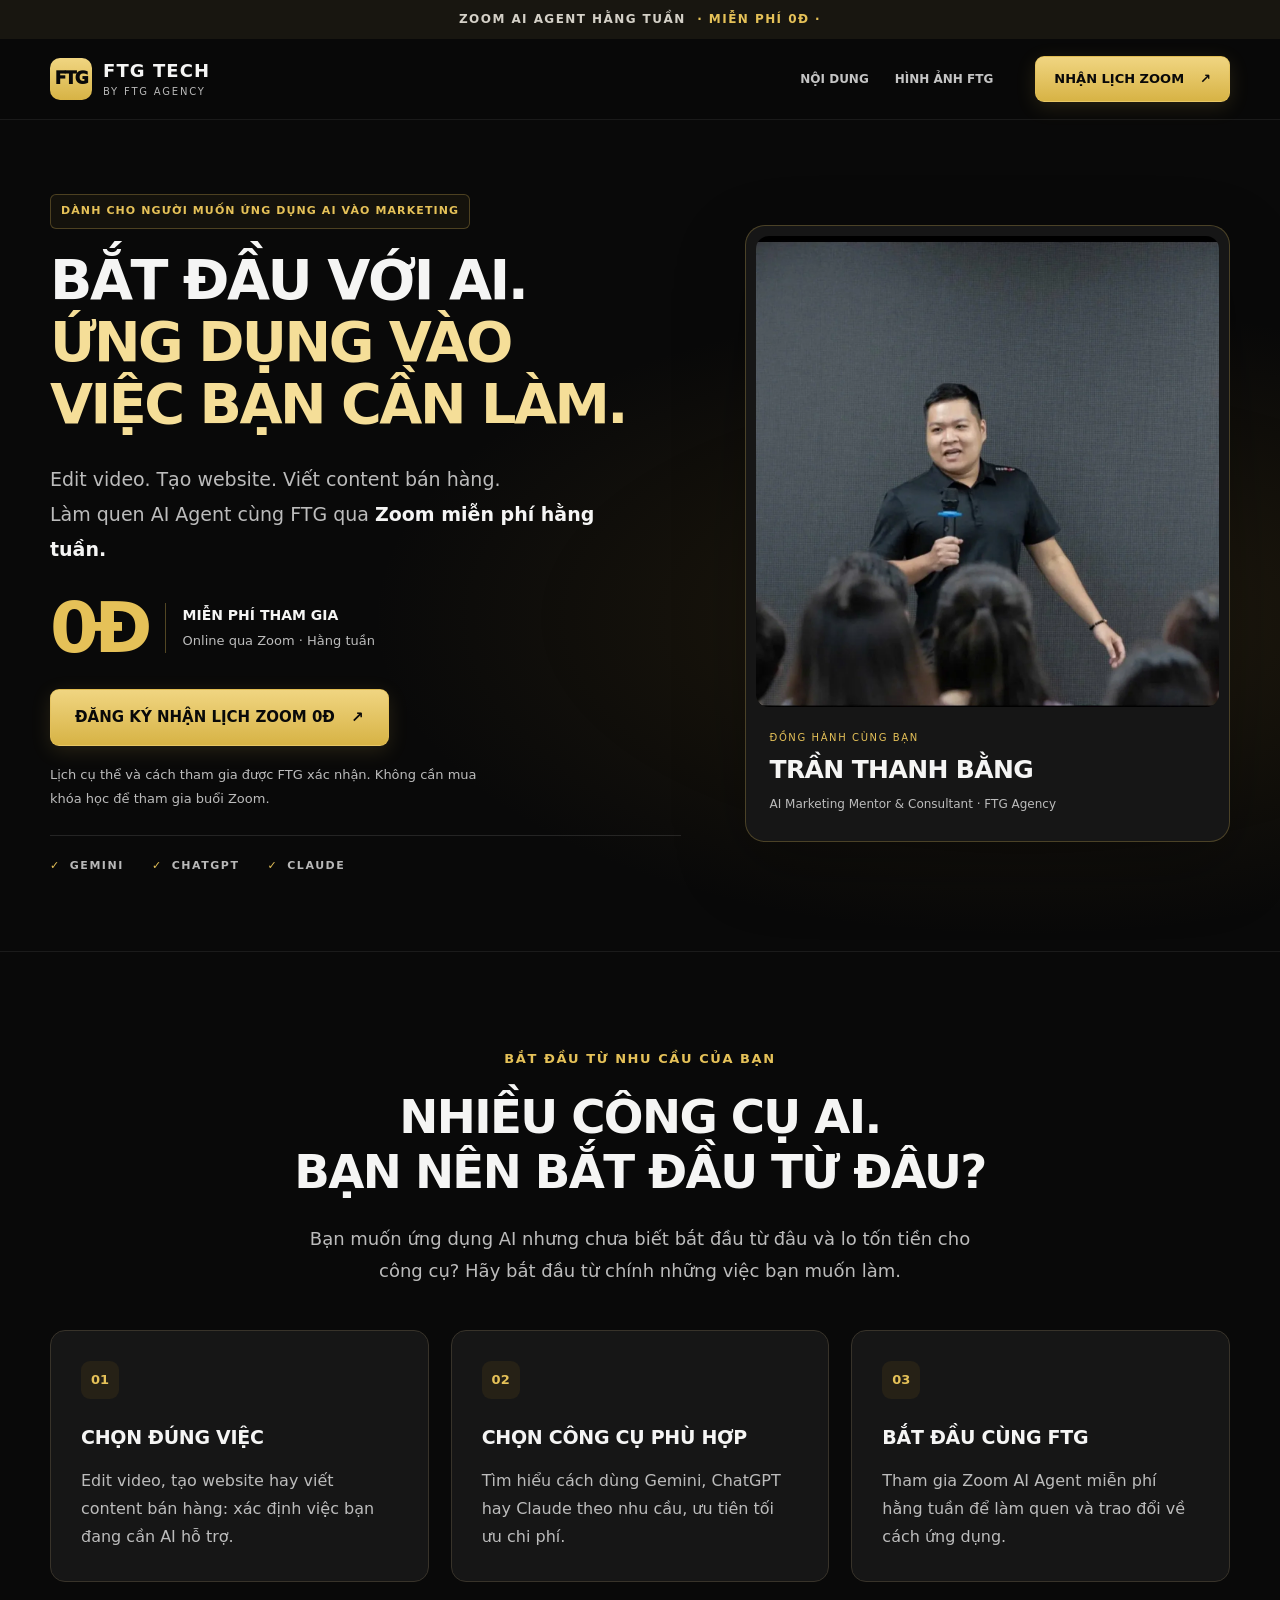
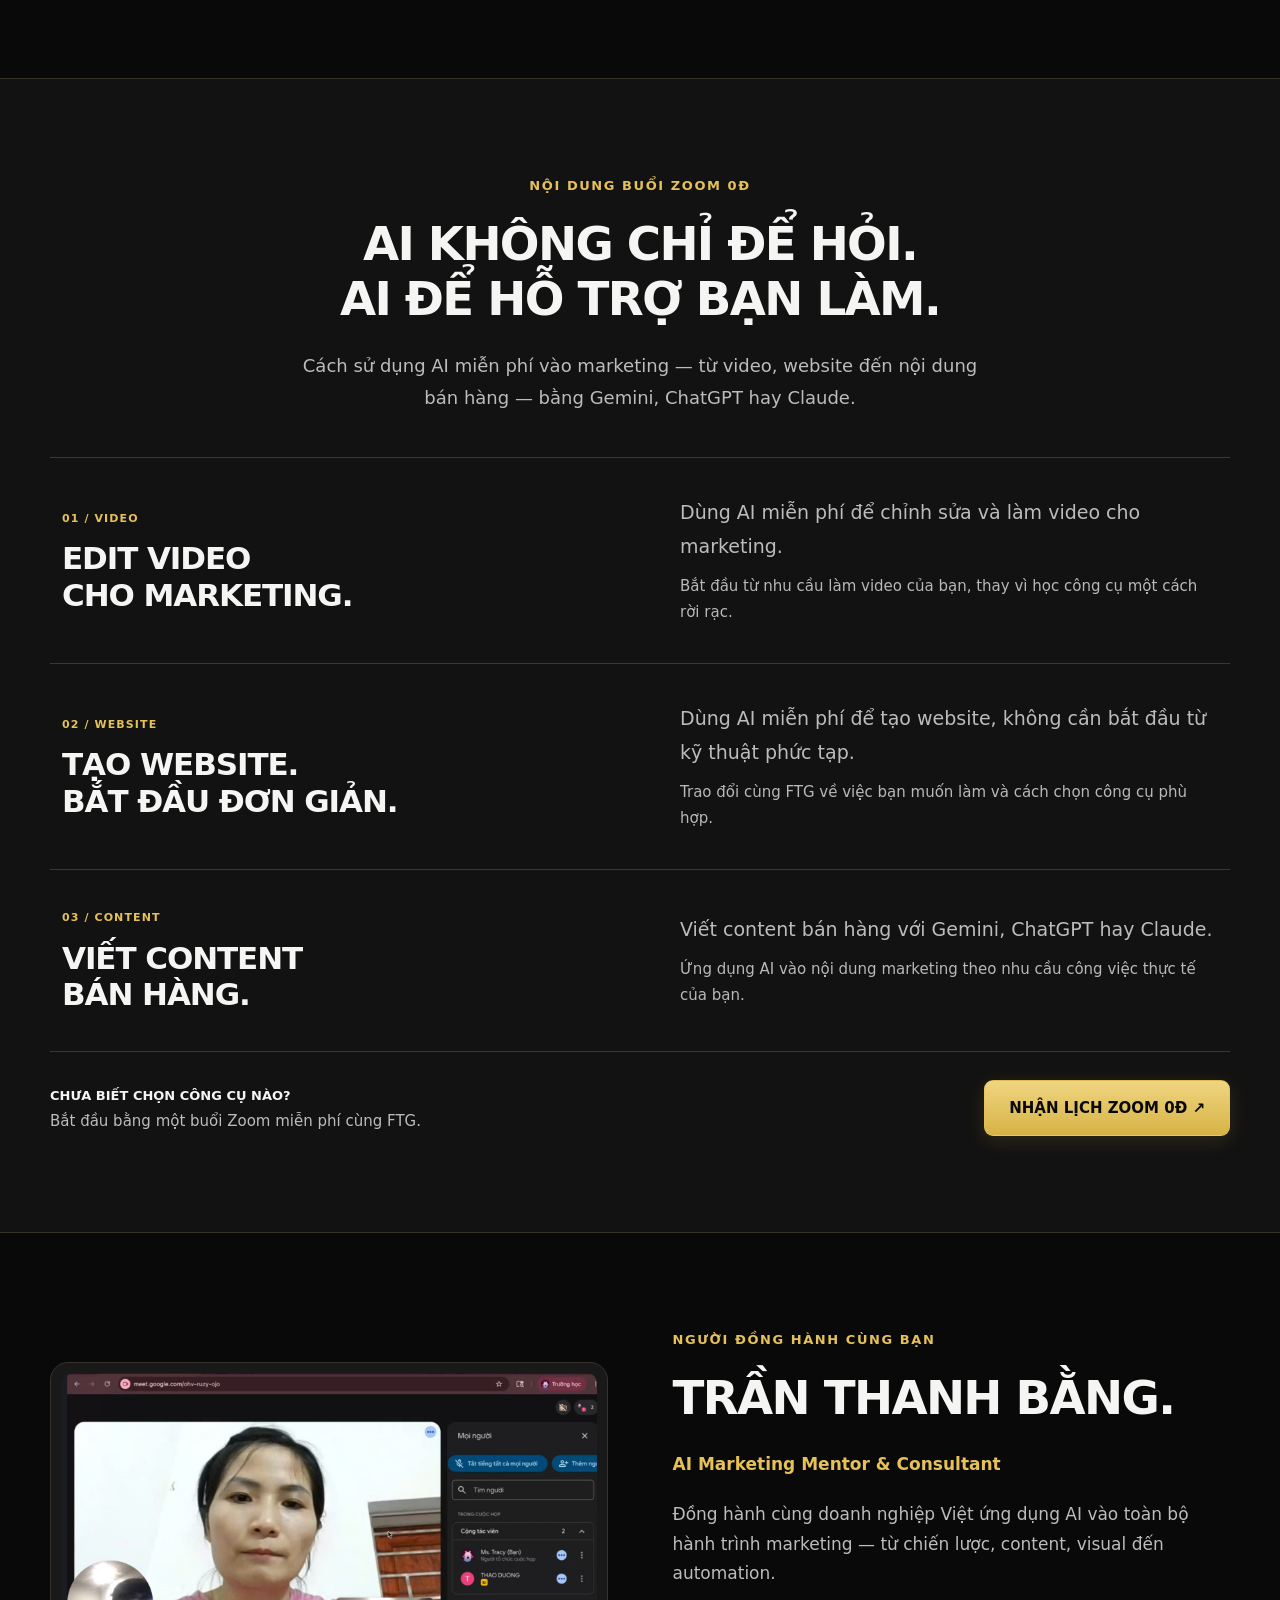
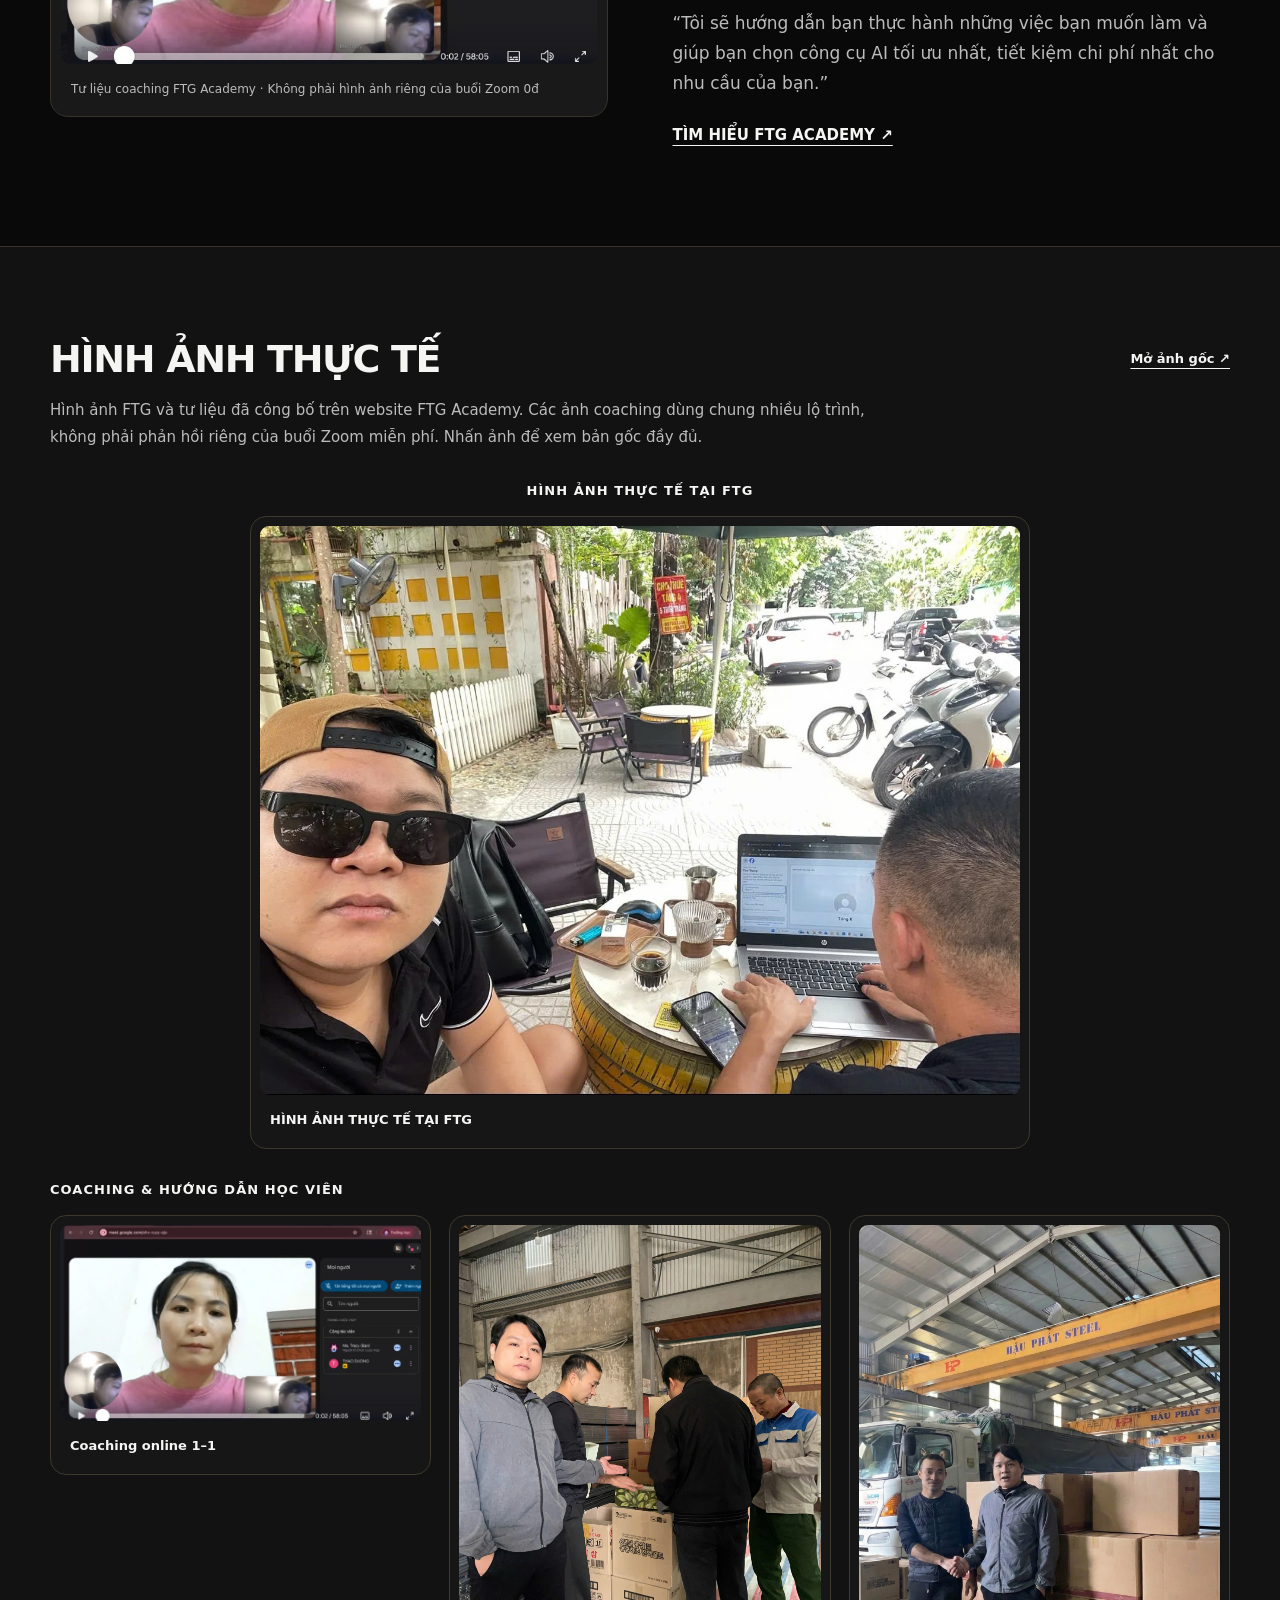
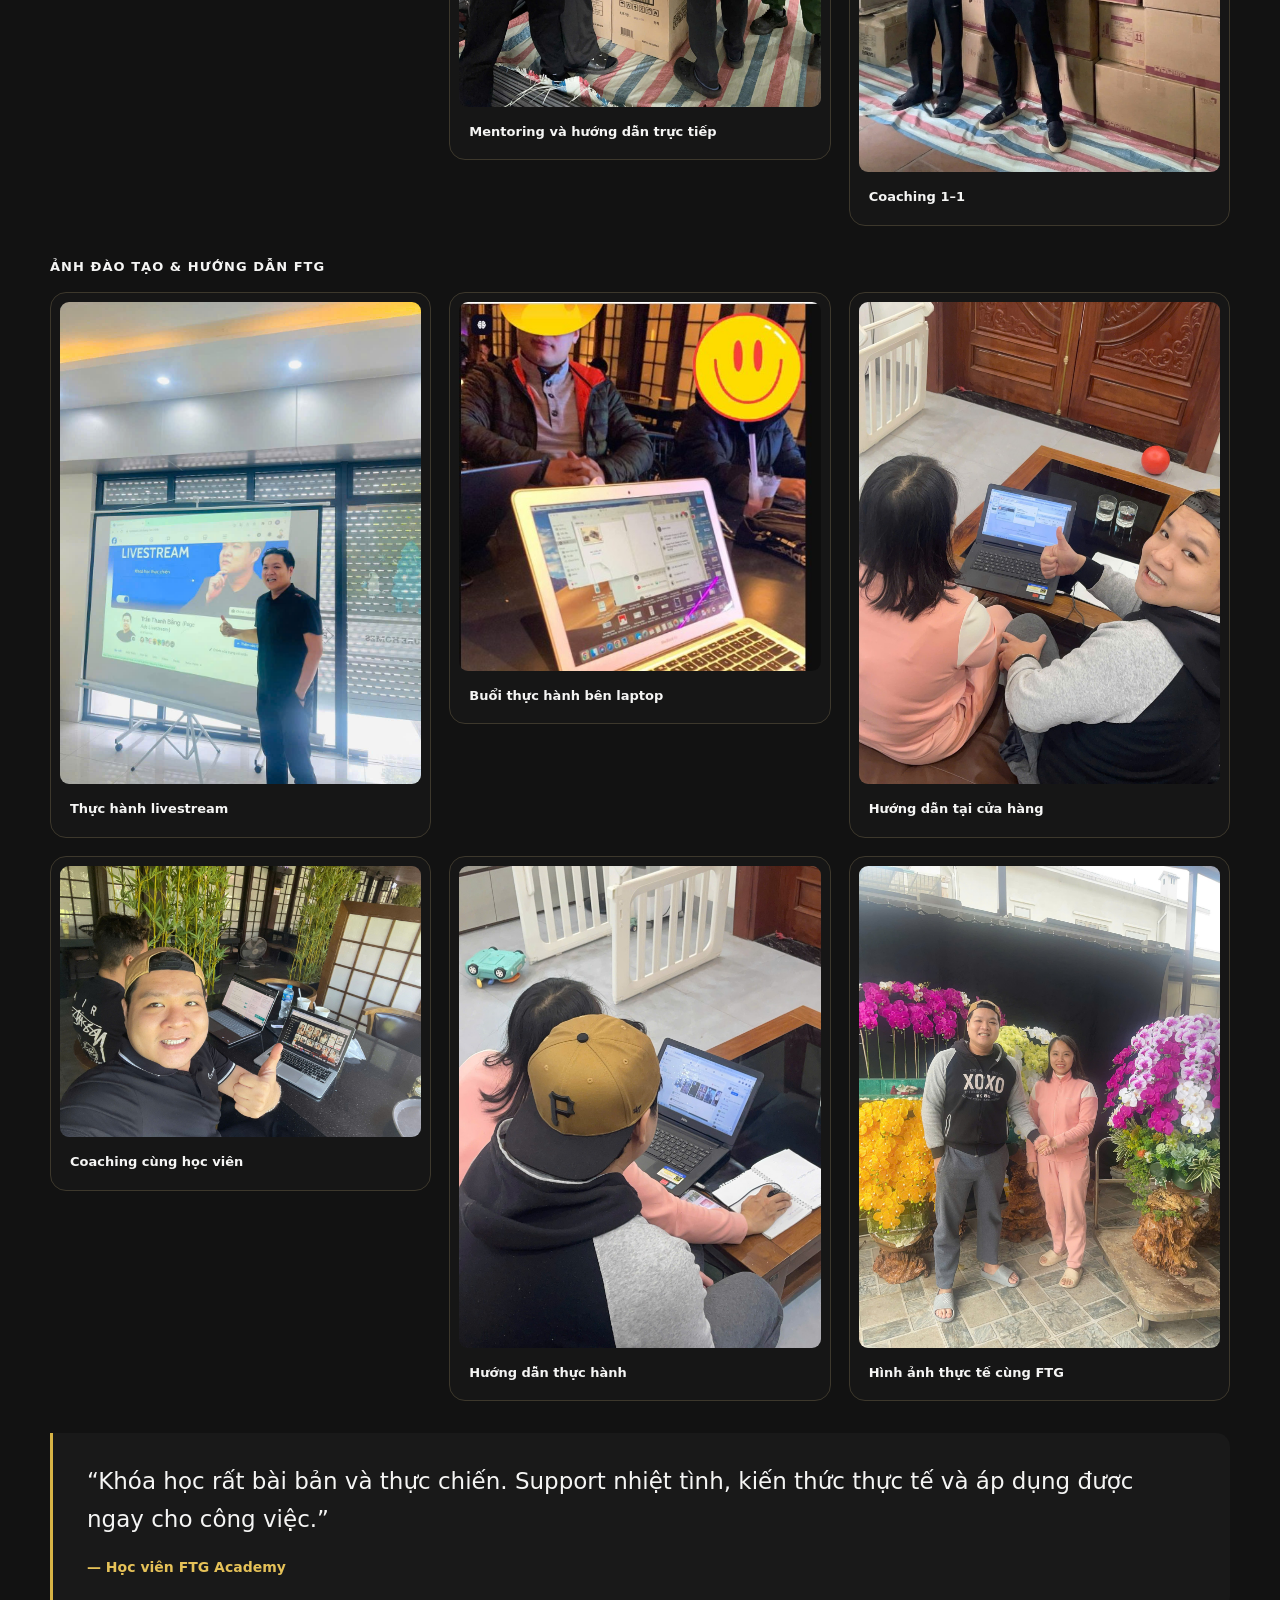
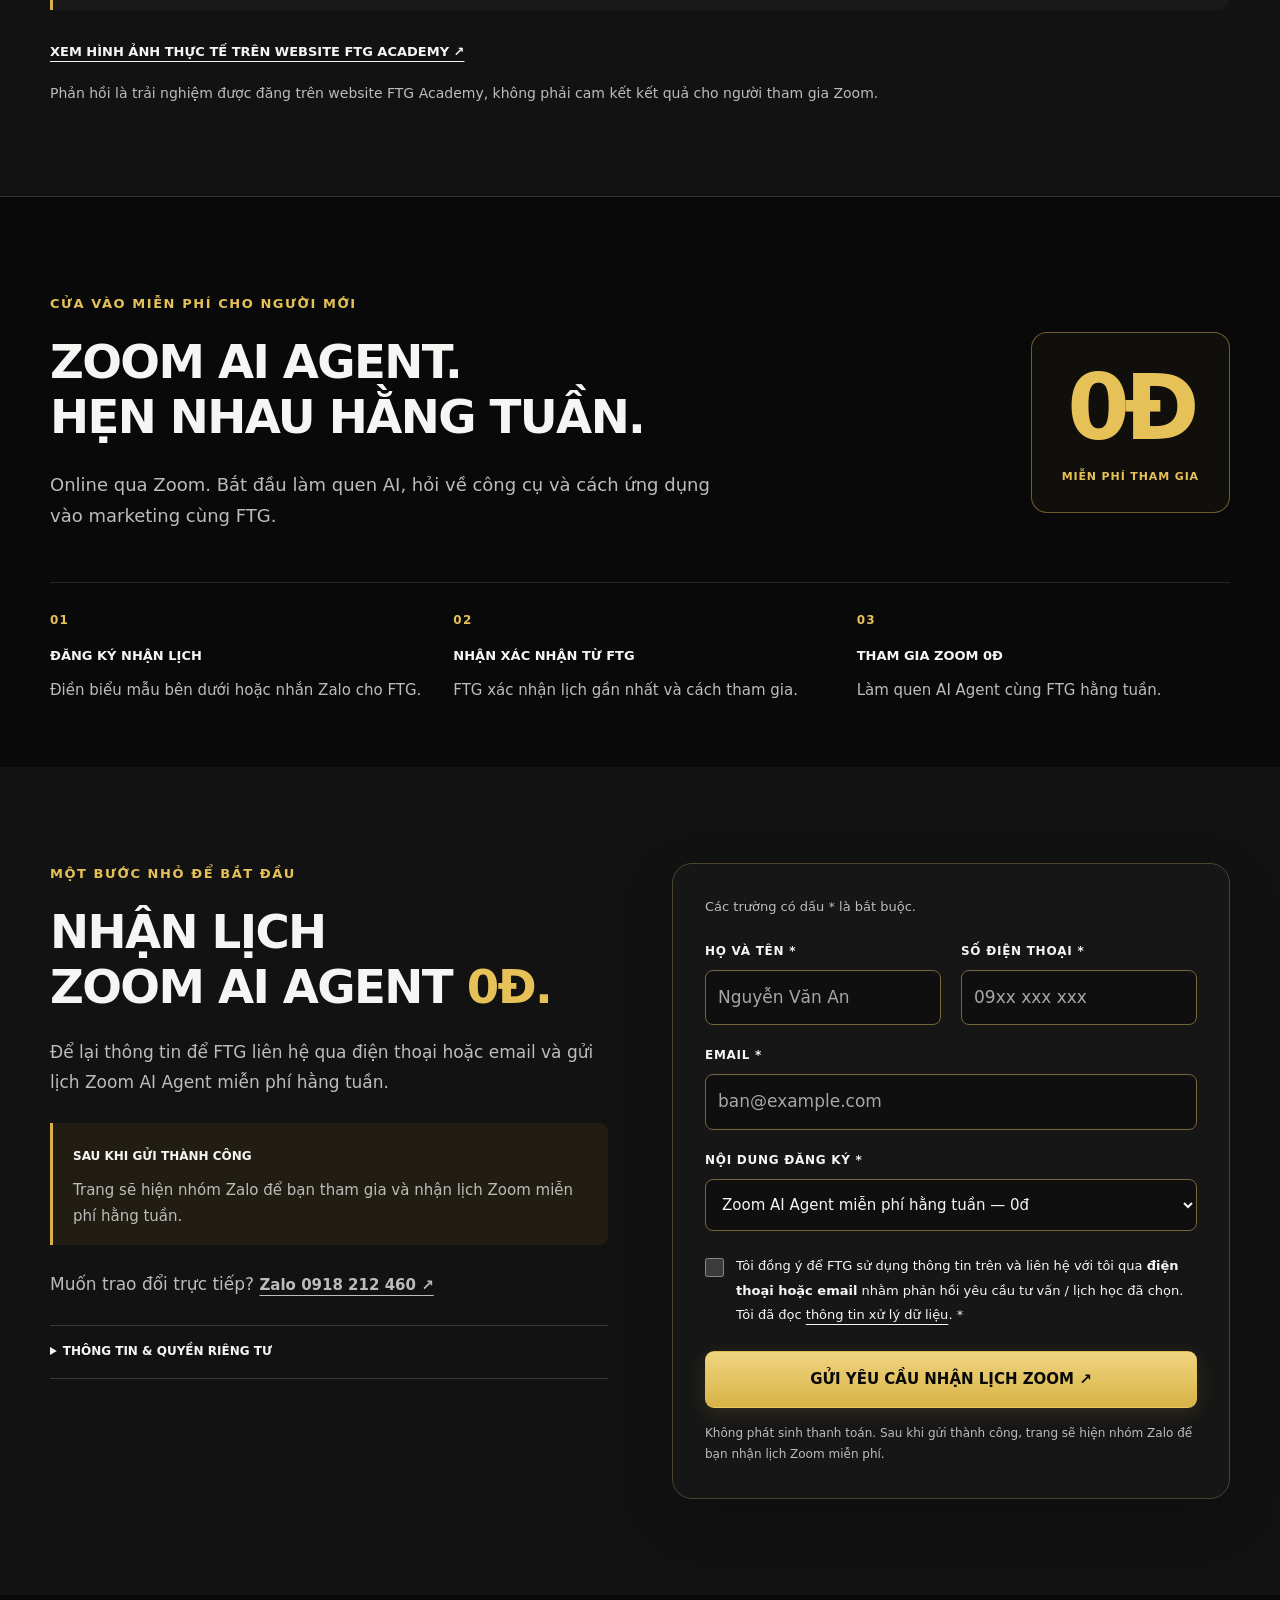
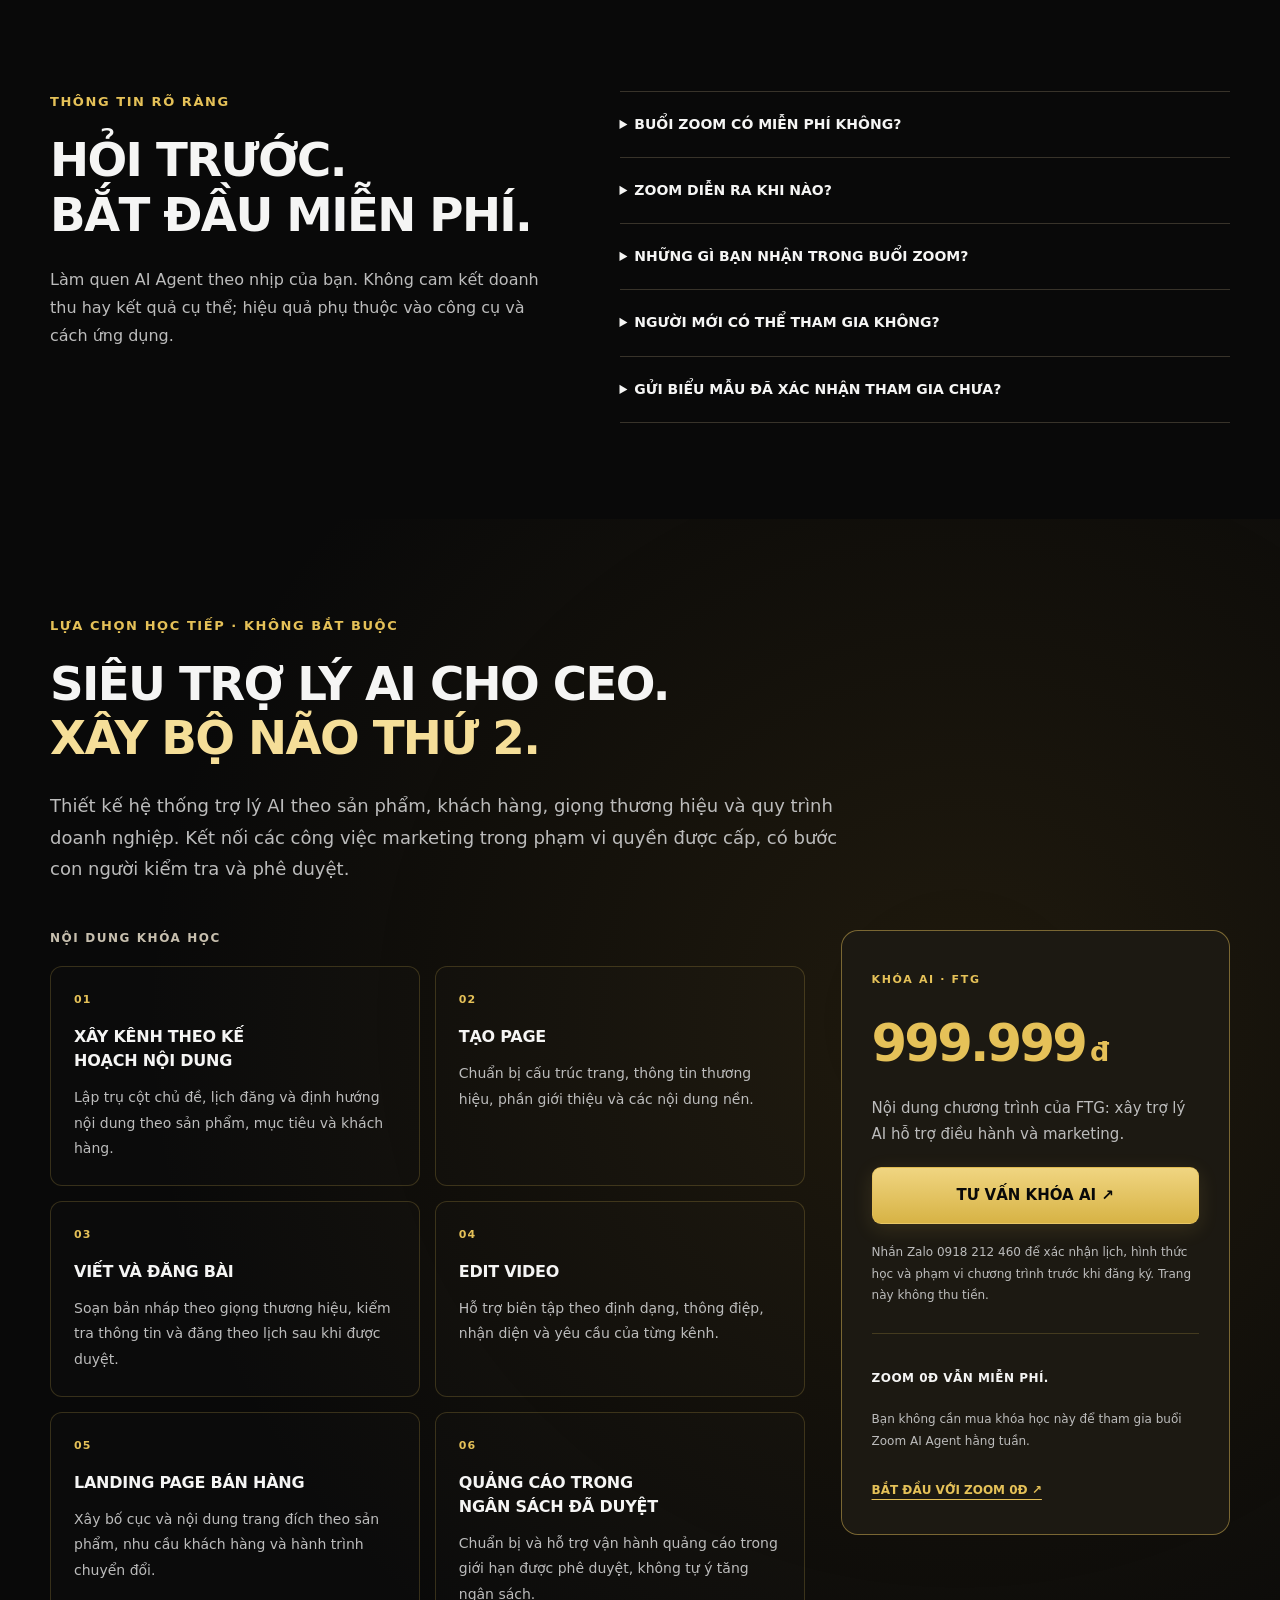
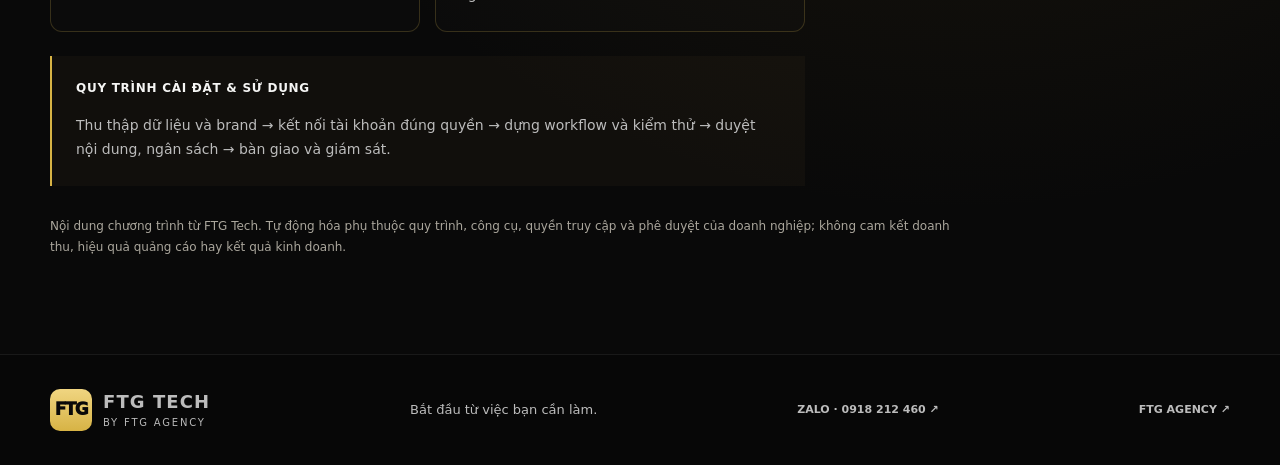
==== commit 2f18d865: "Add six unique FTG feedback photos to funnel gallery" ====
--- a/bat-dau/index.html
+++ b/bat-dau/index.html
@@ -31,13 +31,14 @@
 <section class="section mentor-section" id="nguoi-dong-hanh"><div class="wrap mentor-grid"><figure class="mentor-photo"><a href="assets/online-meeting-coaching.jpg" target="_blank" rel="noopener noreferrer"><img src="assets/online-meeting-coaching.jpg" alt="Trần Thanh Bằng coaching online cùng học viên FTG Academy" width="1544" height="838" loading="lazy" decoding="async"></a><figcaption>Tư liệu coaching FTG Academy · Không phải hình ảnh riêng của buổi Zoom 0đ</figcaption></figure><div><p class="eyebrow">NGƯỜI ĐỒNG HÀNH CÙNG BẠN</p><h2>TRẦN THANH BẰNG.</h2><p class="mentor-role">AI Marketing Mentor &amp; Consultant</p><p>Đồng hành cùng doanh nghiệp Việt ứng dụng AI vào toàn bộ hành trình marketing — từ chiến lược, content, visual đến automation.</p><p>“Tôi sẽ hướng dẫn bạn thực hành những việc bạn muốn làm và giúp bạn chọn công cụ AI tối ưu nhất, tiết kiệm chi phí nhất cho nhu cầu của bạn.”</p><a class="text-link" href="https://ftgagency.github.io/" target="_blank" rel="noopener noreferrer">TÌM HIỂU FTG ACADEMY ↗</a></div></div></section>
 <section class="user-feedback feedback-layout feedback-layout--light" id="feedback" aria-labelledby="feedback-title">
   <div class="wrap"><div class="feedback-panel">
-    <div class="feedback-heading"><h2 id="feedback-title">FEEDBACK &amp; HÌNH ẢNH FTG</h2>
+    <div class="feedback-heading"><h2 id="feedback-title">HÌNH ẢNH THỰC TẾ</h2>
       <a class="feedback-open" href="assets/feedback-ftg.jpg" target="_blank" rel="noopener noreferrer" aria-label="Mở hình ảnh thực tế FTG đầy đủ">Mở ảnh gốc ↗</a>
     </div>
     <p class="feedback-intro">Hình ảnh FTG và tư liệu đã công bố trên website FTG Academy. Các ảnh coaching dùng chung nhiều lộ trình, không phải phản hồi riêng của buổi Zoom miễn phí. Nhấn ảnh để xem bản gốc đầy đủ.</p>
     <div class="feedback-group feedback-group--single"><h3>HÌNH ẢNH THỰC TẾ TẠI FTG</h3><div class="feedback-gallery"><figure class="feedback-card"><a class="feedback-photo-link" href="assets/feedback-ftg.jpg" target="_blank" rel="noopener noreferrer" aria-label="Mở ảnh gốc đầy đủ: Hai người ngồi bên máy tính xách tay tại quán cà phê"><img src="assets/feedback-ftg.webp" alt="Hai người ngồi bên máy tính xách tay tại quán cà phê" width="1280" height="958" loading="lazy" decoding="async"></a><figcaption>HÌNH ẢNH THỰC TẾ TẠI FTG</figcaption></figure></div></div>
     <div class="feedback-group"><h3>COACHING &amp; HƯỚNG DẪN HỌC VIÊN</h3><div class="feedback-gallery"><figure class="feedback-card"><a class="feedback-photo-link" href="assets/online-meeting-coaching.jpg" target="_blank" rel="noopener noreferrer" aria-label="Mở ảnh gốc đầy đủ: Trần Thanh Bằng coaching online 1–1 cùng học viên FTG Academy"><img src="assets/online-meeting-coaching.jpg" alt="Trần Thanh Bằng coaching online 1–1 cùng học viên FTG Academy" width="1544" height="838" loading="lazy" decoding="async"></a><figcaption>Coaching online 1–1</figcaption></figure><figure class="feedback-card"><a class="feedback-photo-link" href="assets/mentoring-session.jpg" target="_blank" rel="noopener noreferrer" aria-label="Mở ảnh gốc đầy đủ: Giảng viên hướng dẫn học viên FTG Academy"><img src="assets/mentoring-session.jpg" alt="Giảng viên hướng dẫn học viên FTG Academy" width="1440" height="1920" loading="lazy" decoding="async"></a><figcaption>Mentoring và hướng dẫn trực tiếp</figcaption></figure><figure class="feedback-card"><a class="feedback-photo-link" href="assets/coaching-laptop.jpg" target="_blank" rel="noopener noreferrer" aria-label="Mở ảnh gốc đầy đủ: Buổi coaching 1–1 tại FTG Academy"><img src="assets/coaching-laptop.jpg" alt="Buổi coaching 1–1 tại FTG Academy" width="1267" height="1920" loading="lazy" decoding="async"></a><figcaption>Coaching 1–1</figcaption></figure></div></div>
 
+    <div class="feedback-group"><h3>ẢNH ĐÀO TẠO &amp; HƯỚNG DẪN FTG</h3><div class="feedback-gallery"><figure class="feedback-card"><a class="feedback-photo-link" href="assets/classroom.jpg" target="_blank" rel="noopener noreferrer" aria-label="Mở ảnh gốc đầy đủ: Ảnh người hướng dẫn trình bày livestream trước màn hình"><img src="assets/classroom.jpg" alt="Ảnh người hướng dẫn trình bày livestream trước màn hình" width="960" height="1280" loading="lazy" decoding="async"></a><figcaption>Thực hành livestream</figcaption></figure><figure class="feedback-card"><a class="feedback-photo-link" href="assets/livestream.jpg" target="_blank" rel="noopener noreferrer" aria-label="Mở ảnh gốc đầy đủ: Hai người ngồi bên máy tính xách tay trong buổi thực hành"><img src="assets/livestream.jpg" alt="Hai người ngồi bên máy tính xách tay trong buổi thực hành" width="559" height="570" loading="lazy" decoding="async"></a><figcaption>Buổi thực hành bên laptop</figcaption></figure><figure class="feedback-card"><a class="feedback-photo-link" href="assets/shipping-partner.jpg" target="_blank" rel="noopener noreferrer" aria-label="Mở ảnh gốc đầy đủ: Hướng dẫn sử dụng laptop tại cửa hàng"><img src="assets/shipping-partner.jpg" alt="Hướng dẫn sử dụng laptop tại cửa hàng" width="1440" height="1920" loading="lazy" decoding="async"></a><figcaption>Hướng dẫn tại cửa hàng</figcaption></figure><figure class="feedback-card"><a class="feedback-photo-link" href="assets/student-ai-ads-1on1.jpg" target="_blank" rel="noopener noreferrer" aria-label="Mở ảnh gốc đầy đủ: Người hướng dẫn cùng học viên bên laptop"><img src="assets/student-ai-ads-1on1.jpg" alt="Người hướng dẫn cùng học viên bên laptop" width="2560" height="1920" loading="lazy" decoding="async"></a><figcaption>Coaching cùng học viên</figcaption></figure><figure class="feedback-card"><a class="feedback-photo-link" href="assets/trainer-student.jpg" target="_blank" rel="noopener noreferrer" aria-label="Mở ảnh gốc đầy đủ: Hai người cùng xem nội dung trên máy tính xách tay"><img src="assets/trainer-student.jpg" alt="Hai người cùng xem nội dung trên máy tính xách tay" width="1440" height="1920" loading="lazy" decoding="async"></a><figcaption>Hướng dẫn thực hành</figcaption></figure><figure class="feedback-card"><a class="feedback-photo-link" href="assets/training-facebook.jpg" target="_blank" rel="noopener noreferrer" aria-label="Mở ảnh gốc đầy đủ: Hai người chụp ảnh cùng nhau tại cửa hàng hoa"><img src="assets/training-facebook.jpg" alt="Hai người chụp ảnh cùng nhau tại cửa hàng hoa" width="1440" height="1920" loading="lazy" decoding="async"></a><figcaption>Hình ảnh thực tế cùng FTG</figcaption></figure></div></div>
     <figure class="feedback-quote"><blockquote>“Khóa học rất bài bản và thực chiến. Support nhiệt tình, kiến thức thực tế và áp dụng được ngay cho công việc.”</blockquote><figcaption>— Học viên FTG Academy</figcaption></figure>
     <div class="feedback-source"><a class="text-link" href="https://ftgagency.github.io/#gallery" target="_blank" rel="noopener noreferrer">XEM HÌNH ẢNH THỰC TẾ TRÊN WEBSITE FTG ACADEMY ↗</a><p class="note">Phản hồi là trải nghiệm được đăng trên website FTG Academy, không phải cam kết kết quả cho người tham gia Zoom.</p></div>
   </div></div>
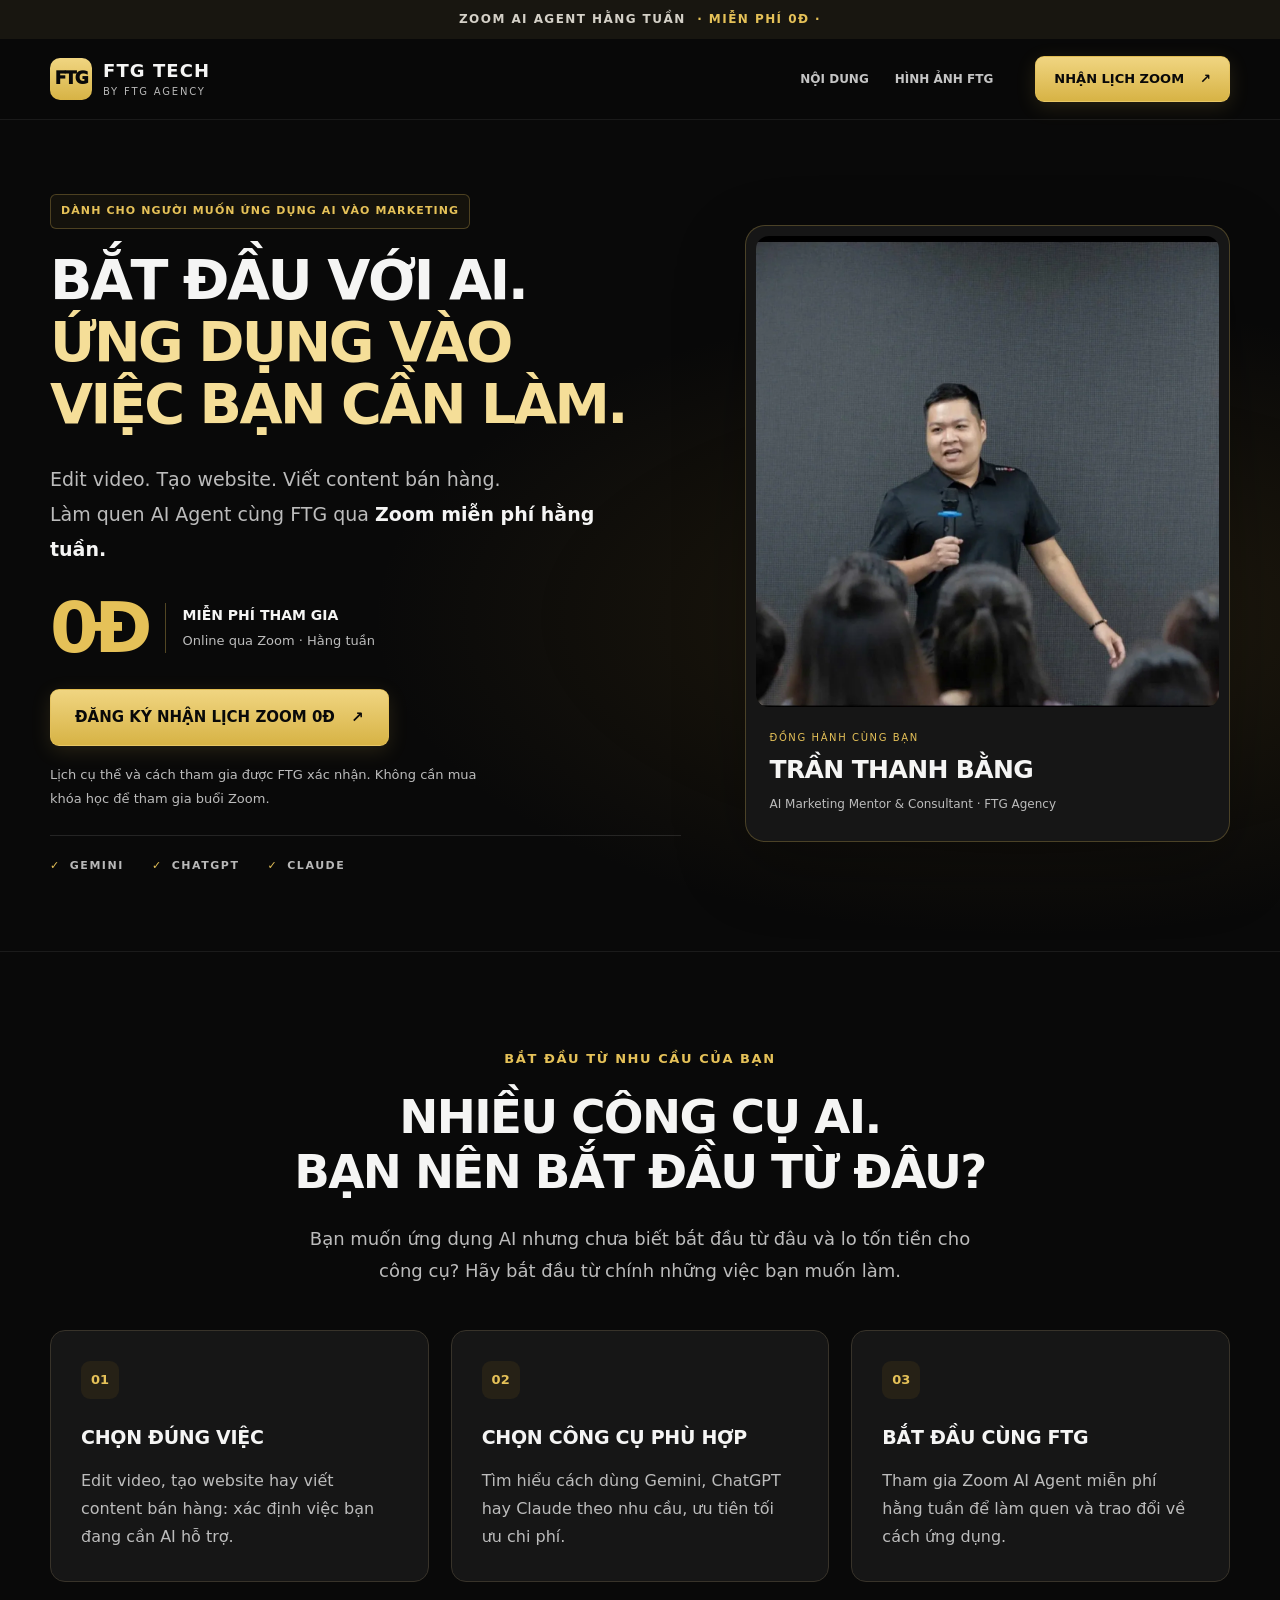
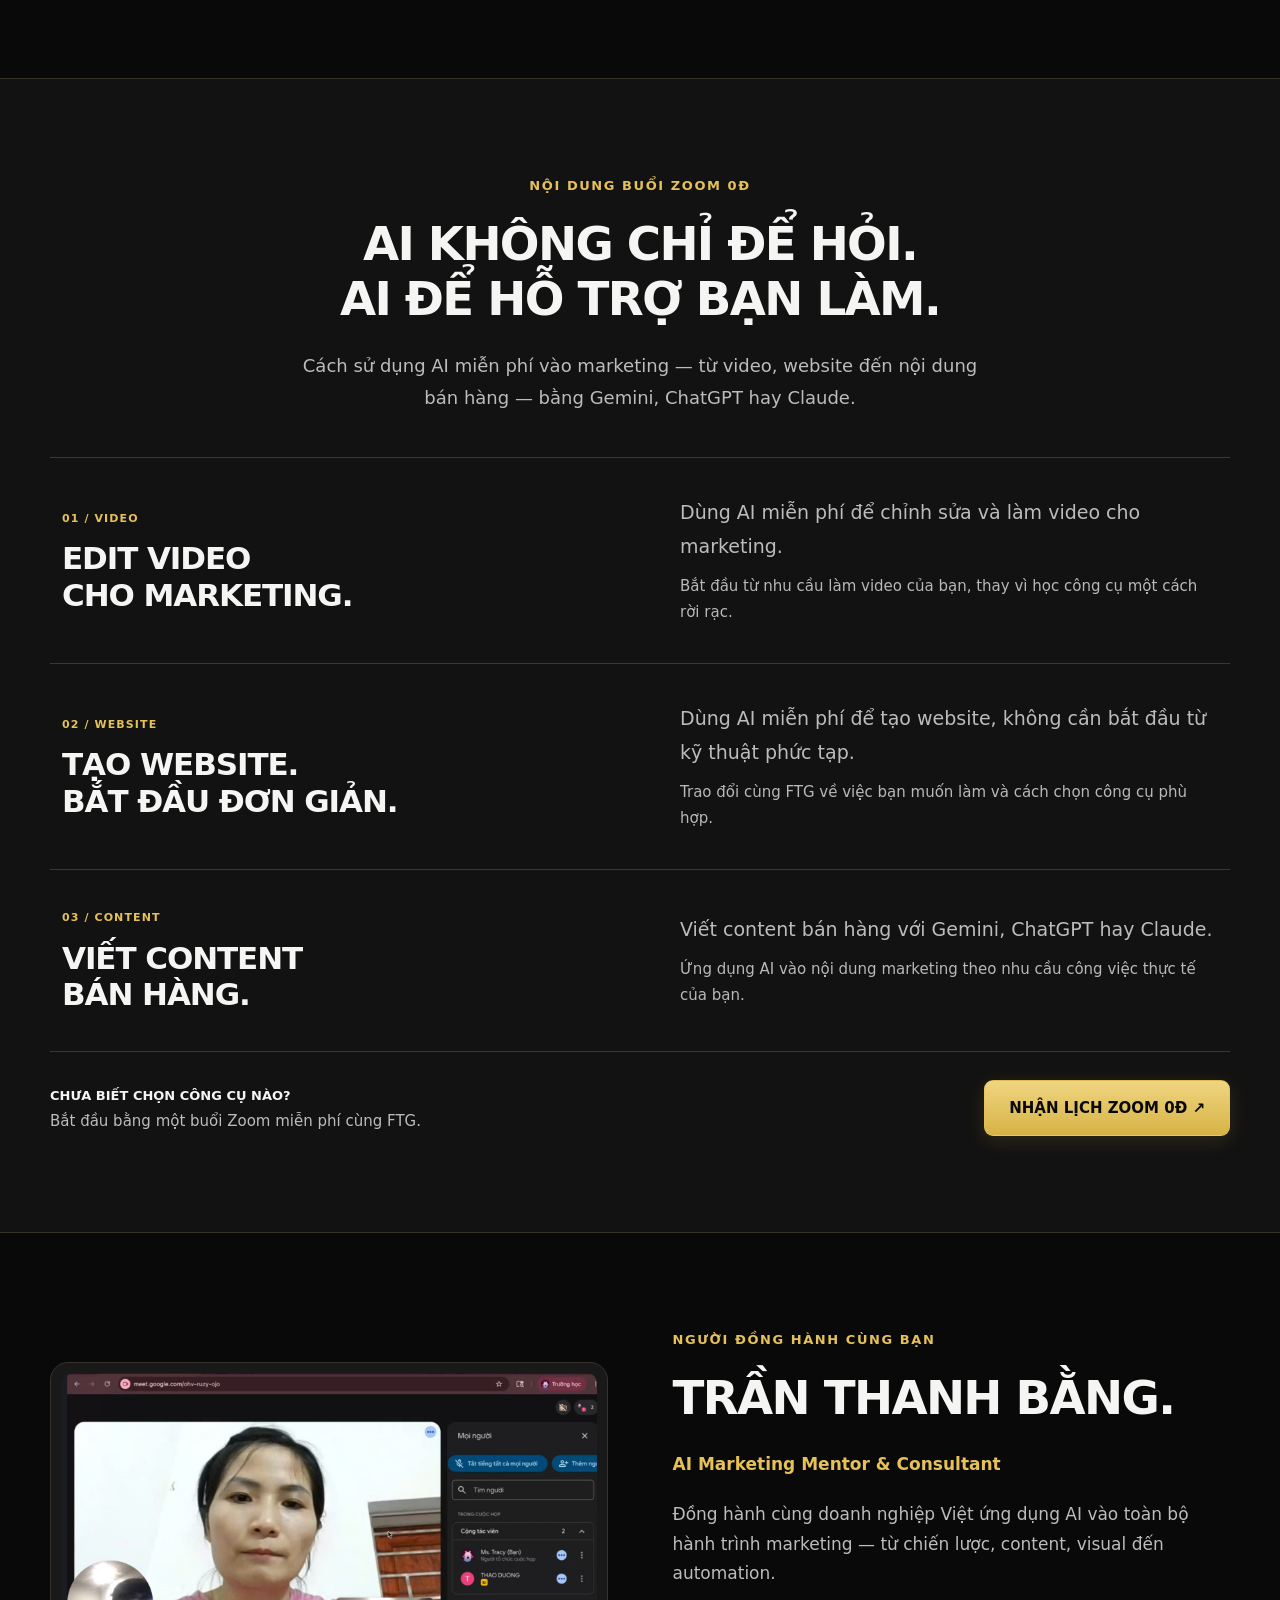
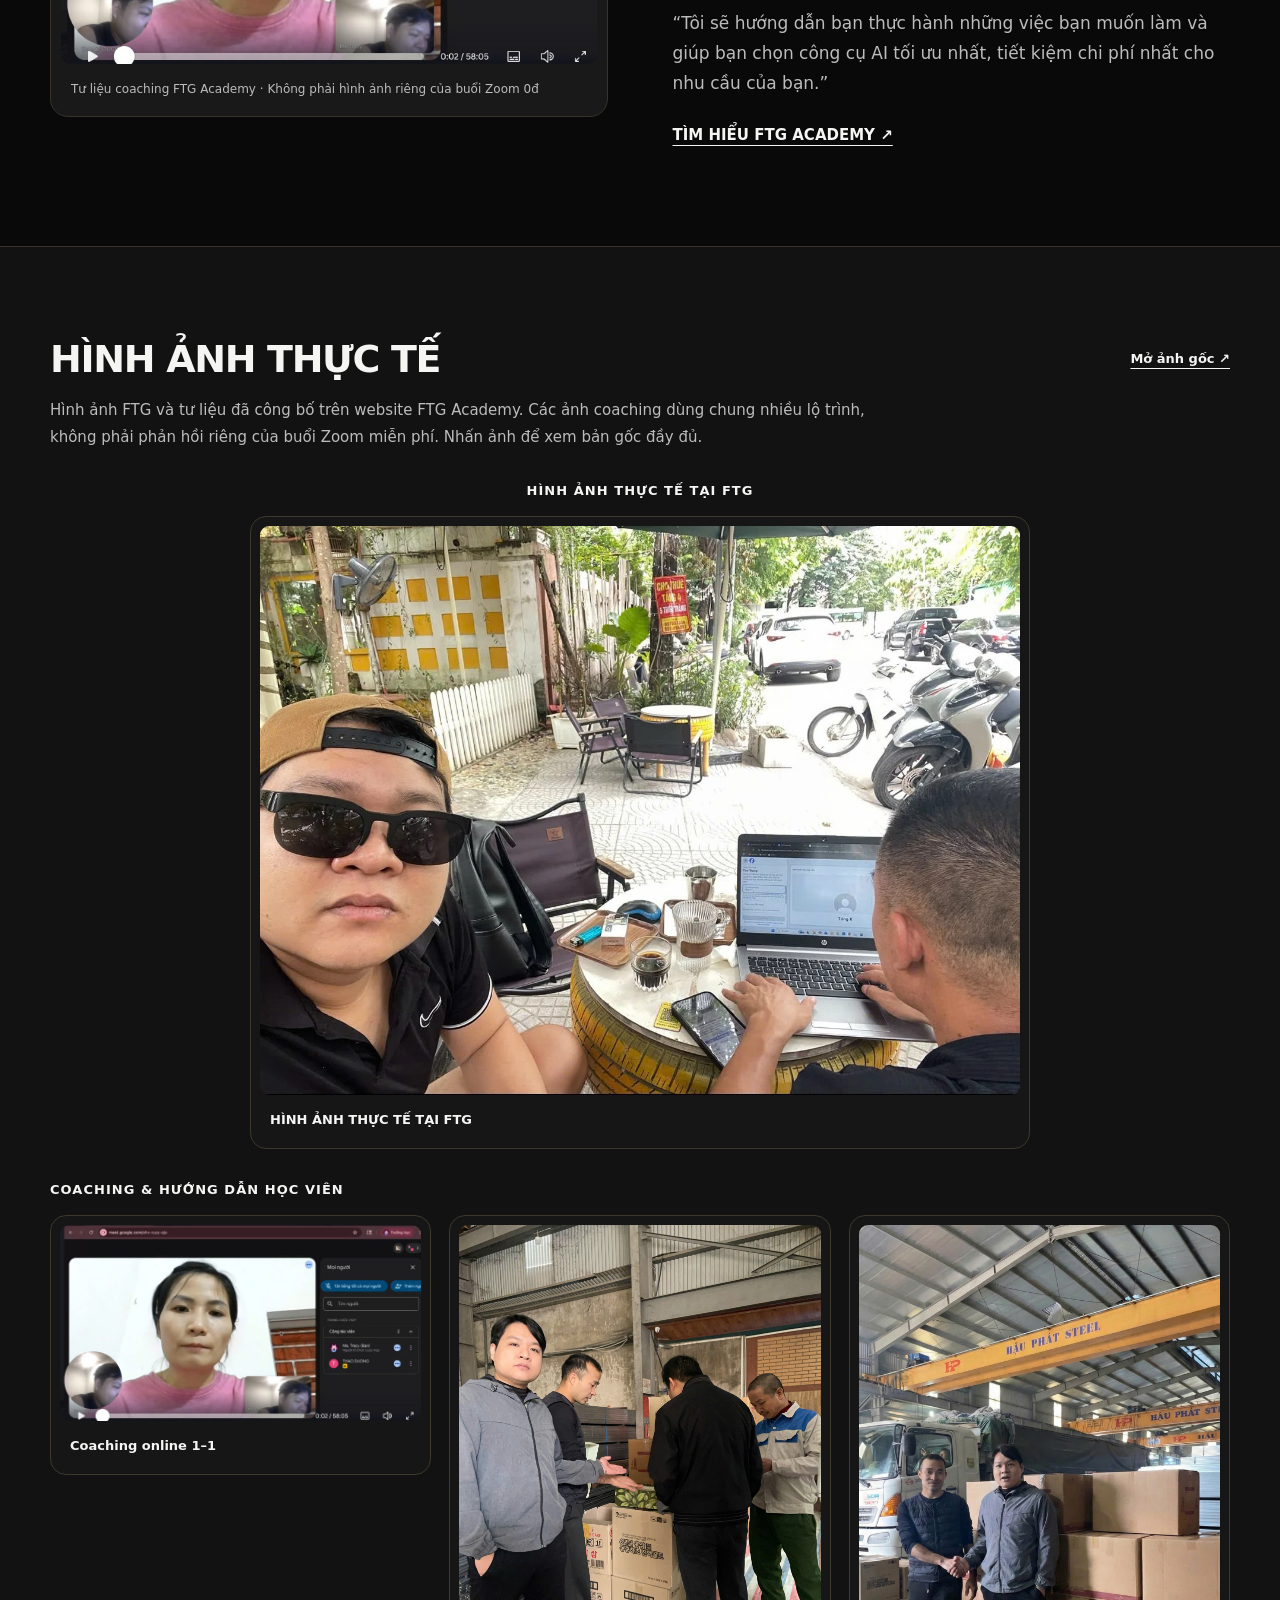
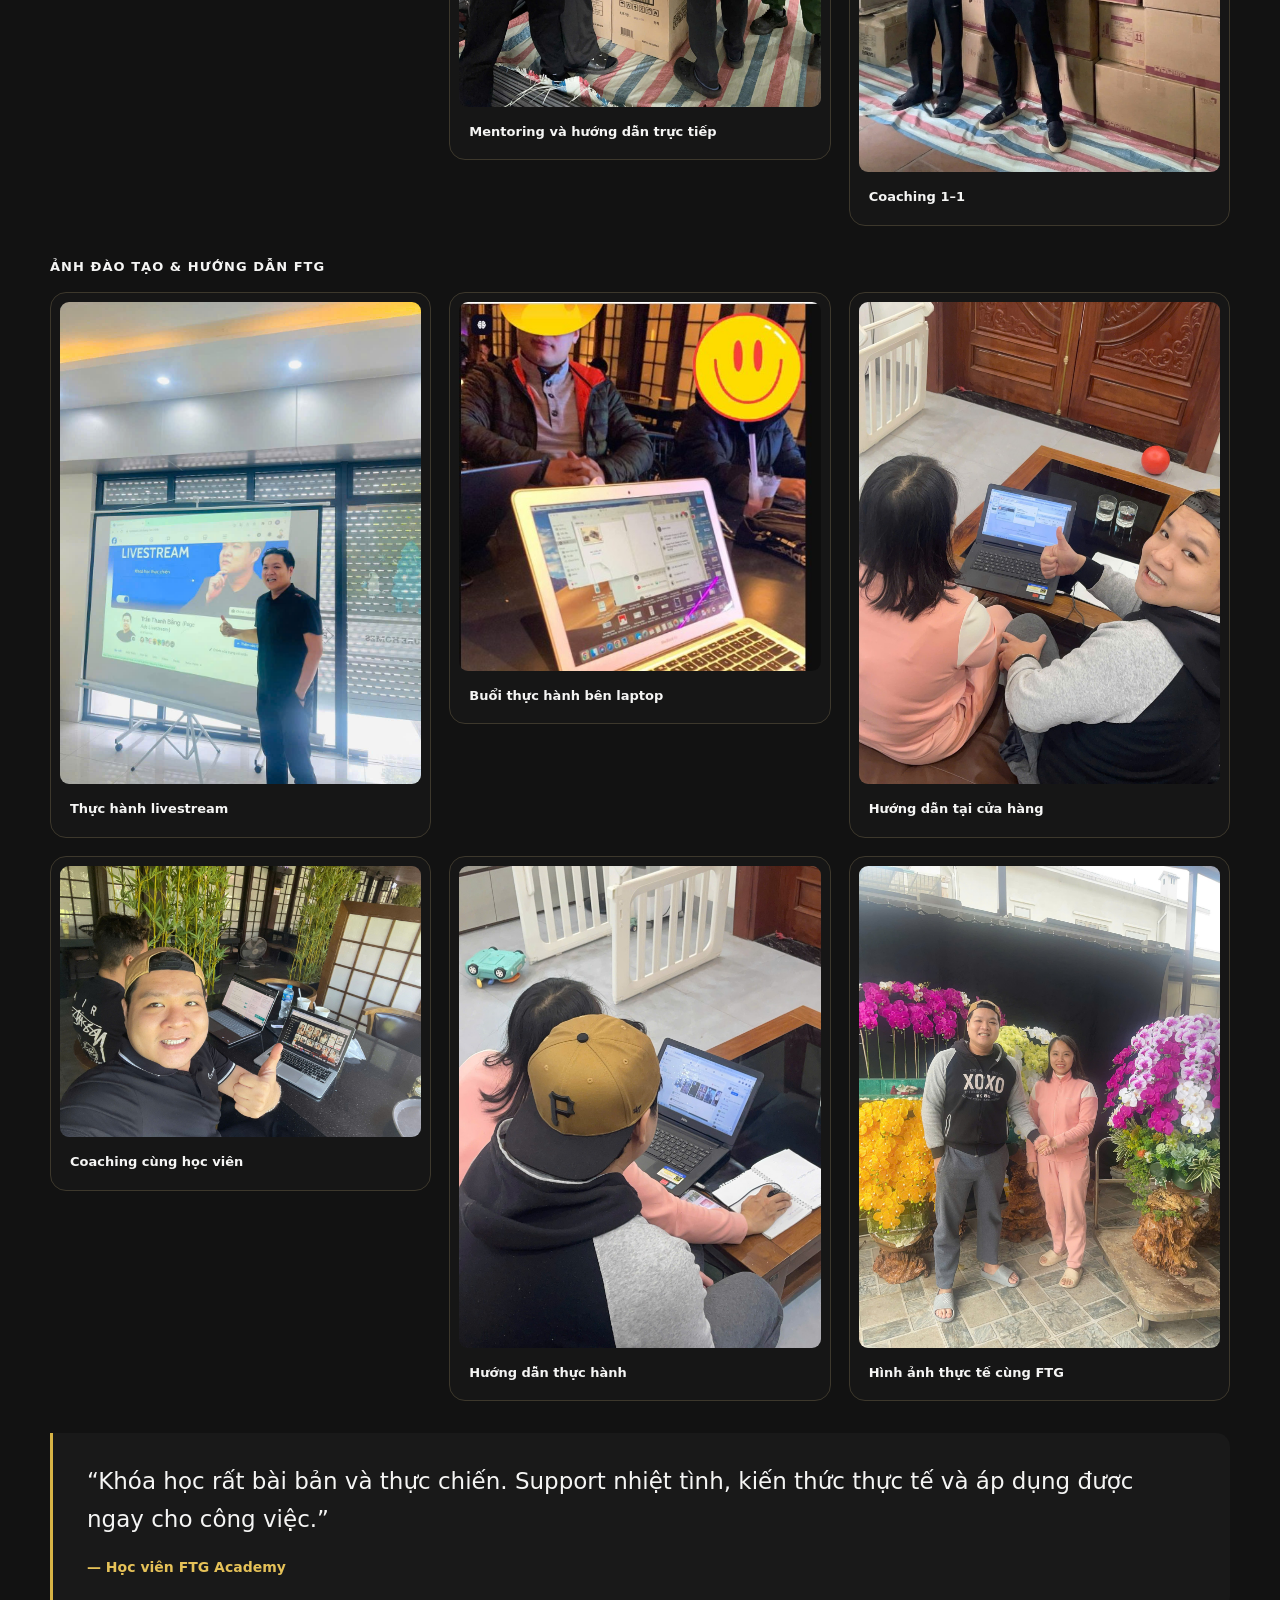
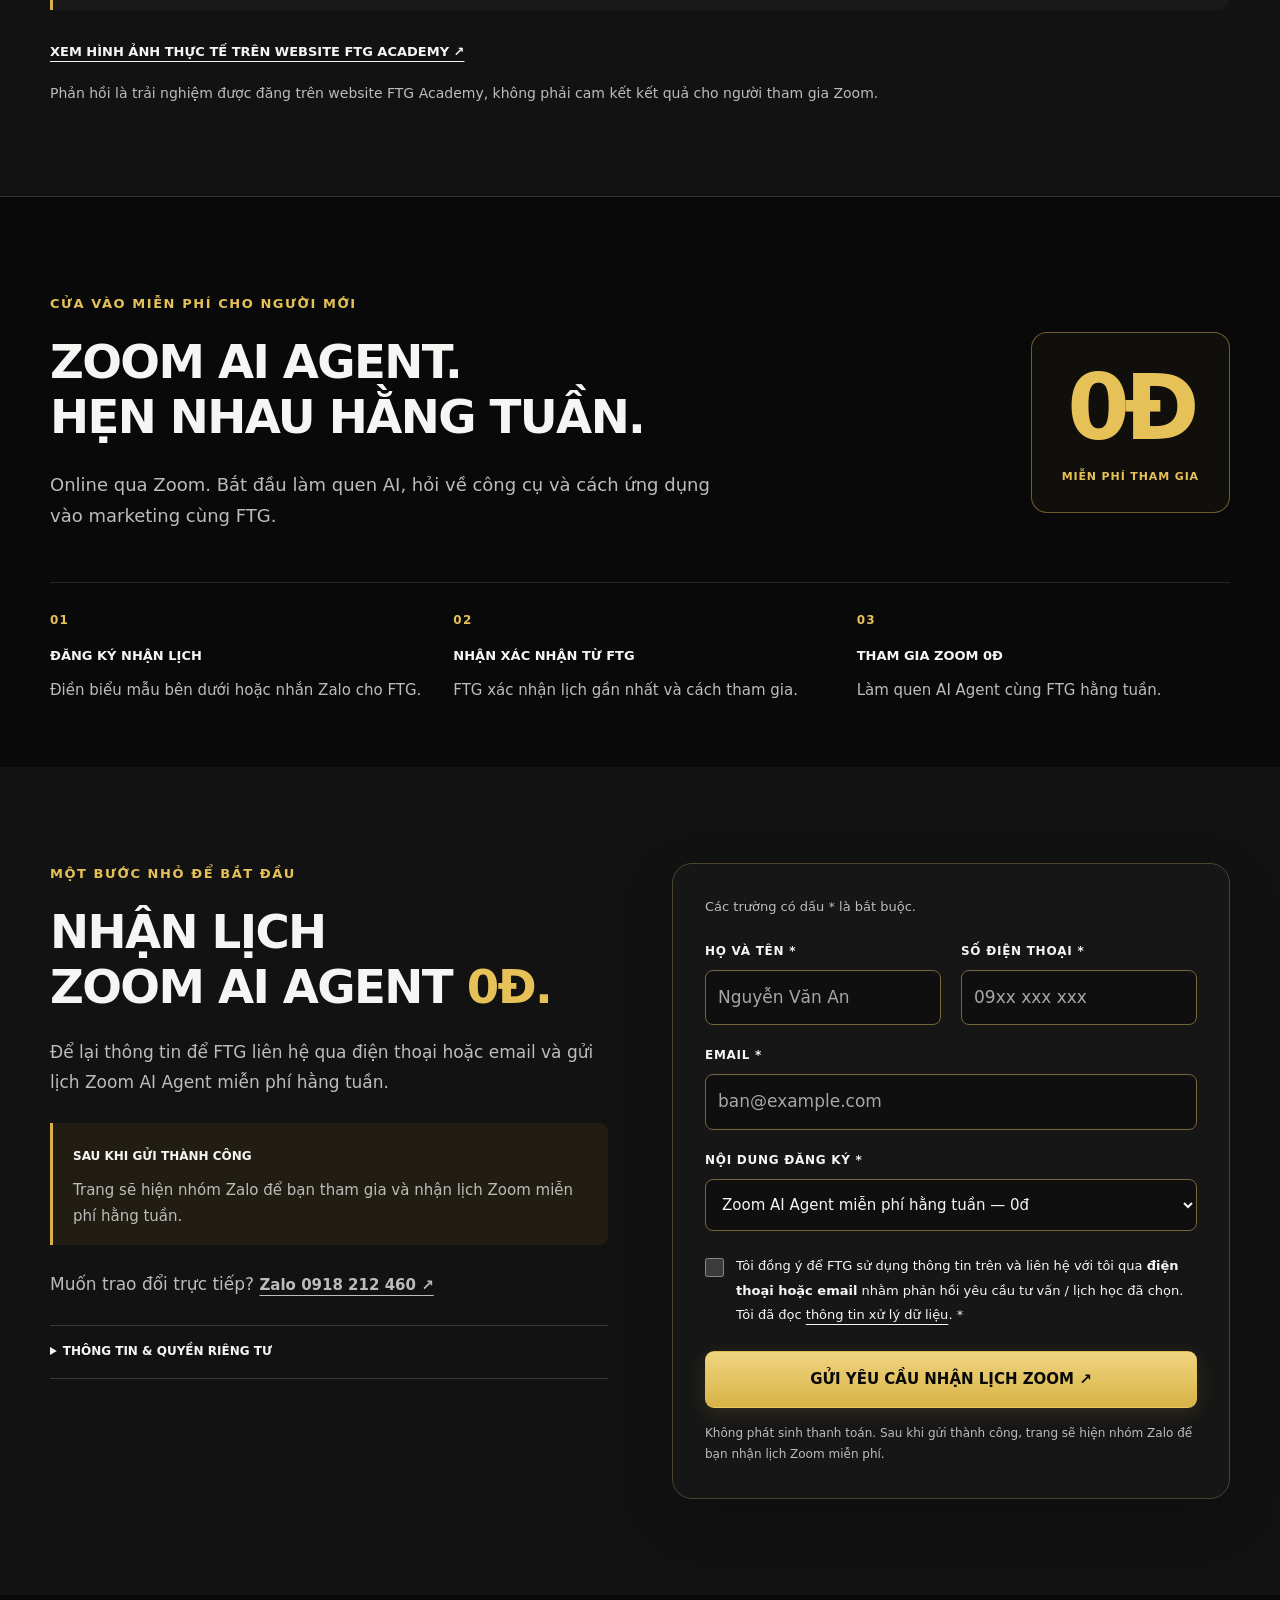
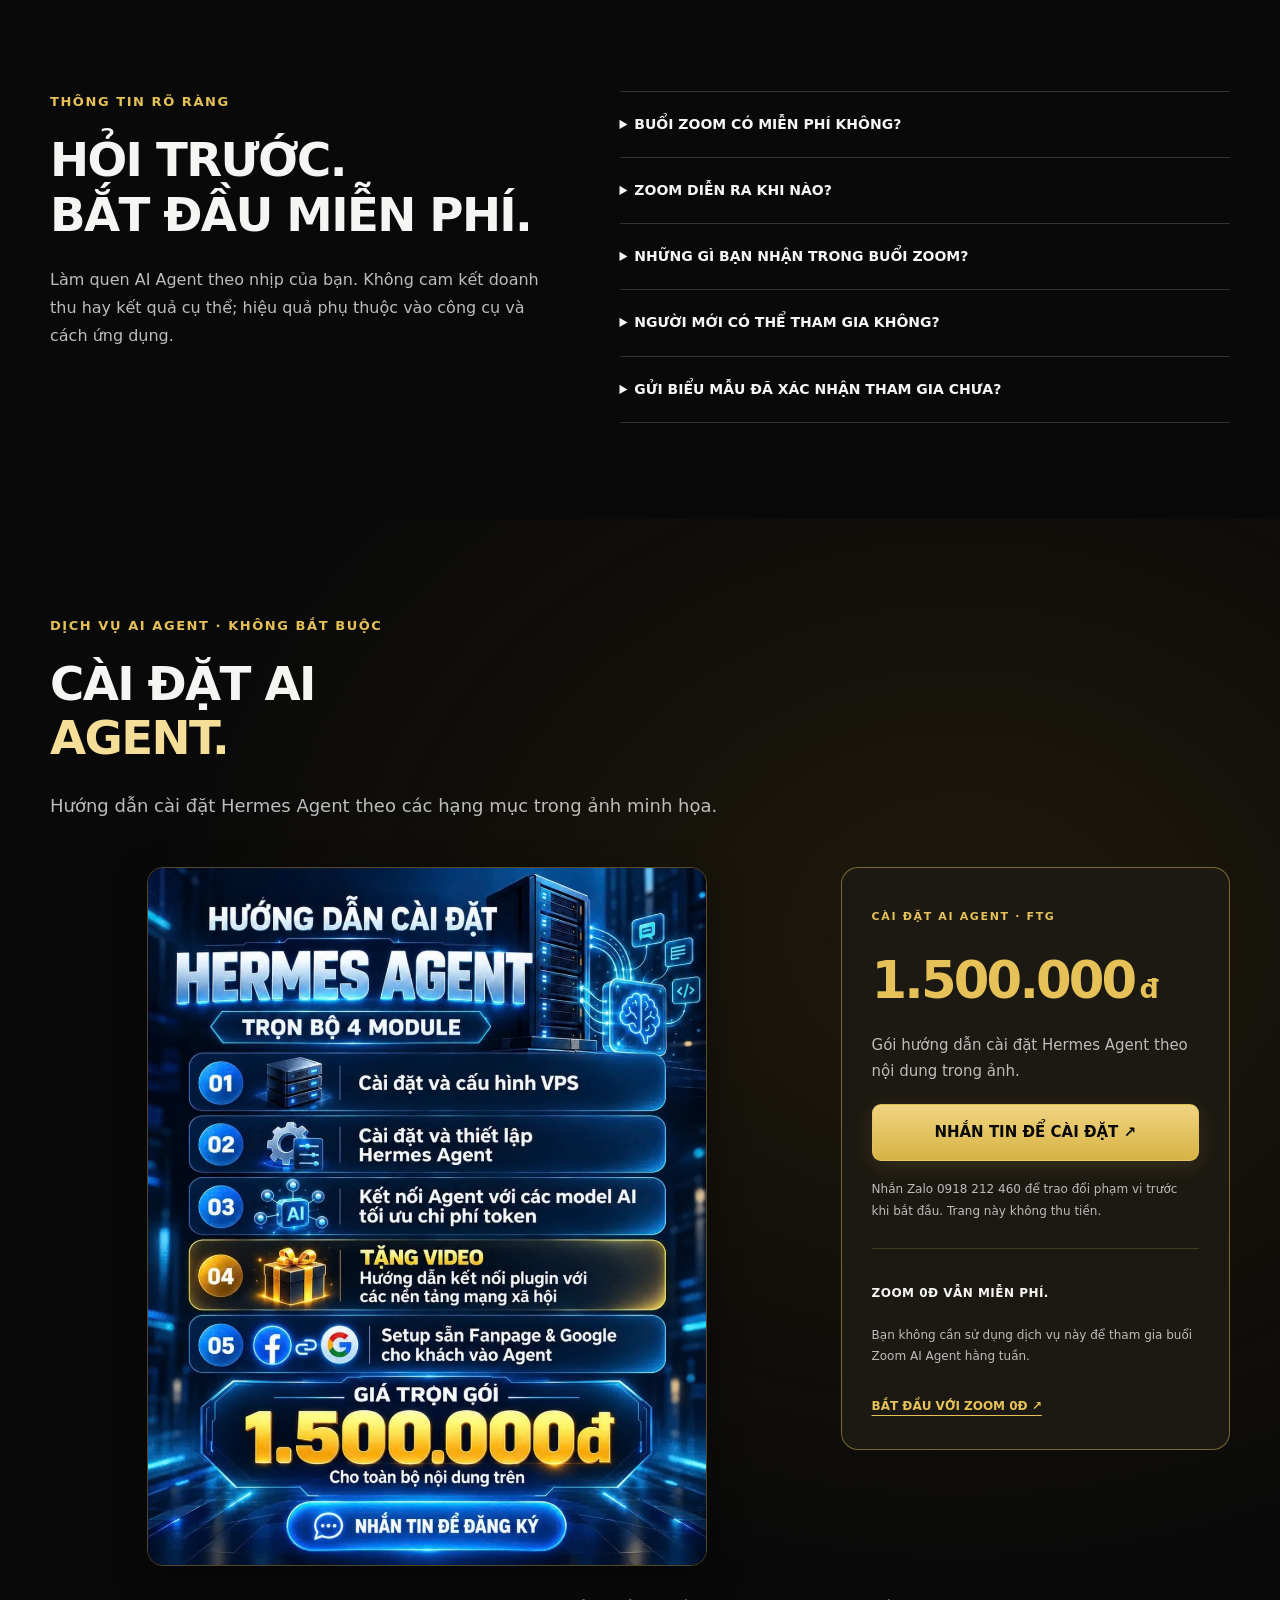
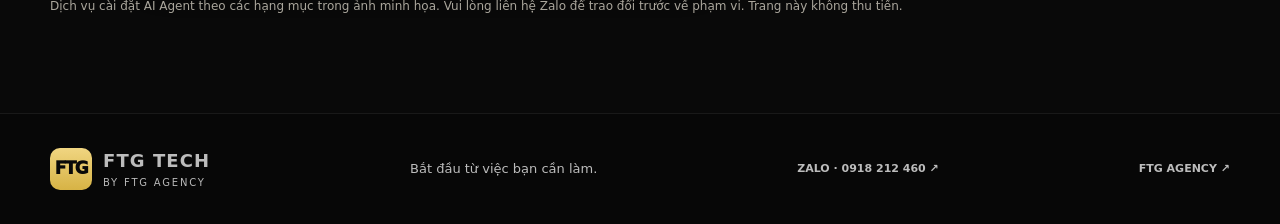
==== commit 346464ec: "Replace AI course offer with Agent installation service" ====
--- a/bat-dau/index.html
+++ b/bat-dau/index.html
@@ -90,7 +90,7 @@
 <details><summary>GỬI BIỂU MẪU ĐÃ XÁC NHẬN THAM GIA CHƯA?</summary><p>Chưa. <a href="#dang-ky">Biểu mẫu nhận lịch Zoom</a> ghi thông tin vào Google Sheet của FTG khi bạn đồng ý để FTG liên hệ qua điện thoại hoặc email. Sau khi gửi thành công, trang hiện nhóm Zalo để bạn nhận lịch Zoom miễn phí. Biểu mẫu không tự gửi email marketing hay gọi điện tự động. Bạn vẫn có thể nhắn Zalo 0918 212 460. Trang tiếp tục dùng Meta Pixel để đo lượt truy cập và thao tác.</p></details>
 </div>
 </section>
-<section class="section paid-section dark-section" id="khoa-ai" aria-labelledby="paid-title"><div class="wrap"><div class="paid-intro"><p class="eyebrow">LỰA CHỌN HỌC TIẾP · KHÔNG BẮT BUỘC</p><h2 id="paid-title">SIÊU TRỢ LÝ AI CHO CEO.<br><span>XÂY BỘ NÃO THỨ 2.</span></h2><p>Thiết kế hệ thống trợ lý AI theo sản phẩm, khách hàng, giọng thương hiệu và quy trình doanh nghiệp. Kết nối các công việc marketing trong phạm vi quyền được cấp, có bước con người kiểm tra và phê duyệt.</p></div><div class="paid-layout"><div><h3 class="curriculum-title">NỘI DUNG KHÓA HỌC</h3><div class="paid-modules"><article class="paid-module"><span class="number">01</span><h3>XÂY KÊNH THEO KẾ HOẠCH NỘI DUNG</h3><p>Lập trụ cột chủ đề, lịch đăng và định hướng nội dung theo sản phẩm, mục tiêu và khách hàng.</p></article><article class="paid-module"><span class="number">02</span><h3>TẠO PAGE</h3><p>Chuẩn bị cấu trúc trang, thông tin thương hiệu, phần giới thiệu và các nội dung nền.</p></article><article class="paid-module"><span class="number">03</span><h3>VIẾT VÀ ĐĂNG BÀI</h3><p>Soạn bản nháp theo giọng thương hiệu, kiểm tra thông tin và đăng theo lịch sau khi được duyệt.</p></article><article class="paid-module"><span class="number">04</span><h3>EDIT VIDEO</h3><p>Hỗ trợ biên tập theo định dạng, thông điệp, nhận diện và yêu cầu của từng kênh.</p></article><article class="paid-module"><span class="number">05</span><h3>LANDING PAGE BÁN HÀNG</h3><p>Xây bố cục và nội dung trang đích theo sản phẩm, nhu cầu khách hàng và hành trình chuyển đổi.</p></article><article class="paid-module"><span class="number">06</span><h3>QUẢNG CÁO TRONG NGÂN SÁCH ĐÃ DUYỆT</h3><p>Chuẩn bị và hỗ trợ vận hành quảng cáo trong giới hạn được phê duyệt, không tự ý tăng ngân sách.</p></article></div><div class="setup-note"><h3>QUY TRÌNH CÀI ĐẶT &amp; SỬ DỤNG</h3><p>Thu thập dữ liệu và brand → kết nối tài khoản đúng quyền → dựng workflow và kiểm thử → duyệt nội dung, ngân sách → bàn giao và giám sát.</p></div></div><aside class="paid-offer"><span class="offer-label">KHÓA AI · FTG</span><p class="paid-price">999.999<span>đ</span></p><p>Nội dung chương trình của FTG: xây trợ lý AI hỗ trợ điều hành và marketing.</p><a class="button full" href="https://zalo.me/0918212460" target="_blank" rel="noopener noreferrer" data-contact="paid_ai_course">TƯ VẤN KHÓA AI ↗</a><p class="note">Nhắn Zalo 0918 212 460 để xác nhận lịch, hình thức học và phạm vi chương trình trước khi đăng ký. Trang này không thu tiền.</p><hr><strong>ZOOM 0Đ VẪN MIỄN PHÍ.</strong><p class="note">Bạn không cần mua khóa học này để tham gia buổi Zoom AI Agent hằng tuần.</p><a class="text-link" href="#dang-ky">BẮT ĐẦU VỚI ZOOM 0Đ ↗</a></aside></div><p class="paid-disclaimer">Nội dung chương trình từ FTG Tech. Tự động hóa phụ thuộc quy trình, công cụ, quyền truy cập và phê duyệt của doanh nghiệp; không cam kết doanh thu, hiệu quả quảng cáo hay kết quả kinh doanh.</p></div></section>
+<section class="section paid-section dark-section" id="khoa-ai" aria-labelledby="paid-title"><div class="wrap"><div class="paid-intro"><p class="eyebrow">DỊCH VỤ AI AGENT · KHÔNG BẮT BUỘC</p><h2 id="paid-title">CÀI ĐẶT AI<br><span>AGENT.</span></h2><p>Hướng dẫn cài đặt Hermes Agent theo các hạng mục trong ảnh minh họa.</p></div><div class="paid-layout"><div class="paid-service-visual"><figure class="paid-service-poster"><img src="assets/ai-agent-installation-hermes.jpg" alt="Hướng dẫn cài đặt Hermes Agent: cấu hình VPS, thiết lập Hermes Agent, kết nối model AI, plugin mạng xã hội, Fanpage và Google. Giá trọn gói 1.500.000 đồng." width="1024" height="1280" loading="lazy" decoding="async"></figure></div><aside class="paid-offer"><span class="offer-label">CÀI ĐẶT AI AGENT · FTG</span><p class="paid-price">1.500.000<span>đ</span></p><p>Gói hướng dẫn cài đặt Hermes Agent theo nội dung trong ảnh.</p><a class="button full" href="https://zalo.me/0918212460" target="_blank" rel="noopener noreferrer" data-contact="ai_agent_installation">NHẮN TIN ĐỂ CÀI ĐẶT ↗</a><p class="note">Nhắn Zalo 0918 212 460 để trao đổi phạm vi trước khi bắt đầu. Trang này không thu tiền.</p><hr><strong>ZOOM 0Đ VẪN MIỄN PHÍ.</strong><p class="note">Bạn không cần sử dụng dịch vụ này để tham gia buổi Zoom AI Agent hằng tuần.</p><a class="text-link" href="#dang-ky">BẮT ĐẦU VỚI ZOOM 0Đ ↗</a></aside></div><p class="paid-disclaimer">Dịch vụ cài đặt AI Agent theo các hạng mục trong ảnh minh họa. Vui lòng liên hệ Zalo để trao đổi trước về phạm vi. Trang này không thu tiền.</p></div></section>
 </main>
 <footer><div class="wrap footer-inner"><a class="brand" href="../"><span class="brand-mark">FTG</span><span><strong>FTG TECH</strong><small>BY FTG AGENCY</small></span></a><p>Bắt đầu từ việc bạn cần làm.</p><a href="https://zalo.me/0918212460" target="_blank" rel="noopener noreferrer" data-contact="footer">ZALO · 0918 212 460 ↗</a><a href="https://ftgagency.github.io/">FTG AGENCY ↗</a></div></footer>
 <div class="mobile-cta"><span>ZOOM HẰNG TUẦN <strong>0Đ</strong></span><a class="button small" href="#dang-ky">NHẬN LỊCH ↗</a></div>
--- a/bat-dau/funnel.css
+++ b/bat-dau/funnel.css
@@ -28,3 +28,9 @@
 .registration-status,.registration-success{color:#f5f5f4}
 .registration-form .button:disabled{background:linear-gradient(180deg,#bca565,#a48c46);border-color:#8d783e;color:#090909;opacity:1;box-shadow:none}
 ::selection{background:#e5c158;color:#090909}
+
+/* User-supplied AI Agent installation illustration — confined to the final offer section. */
+.paid-service-visual{display:flex;align-items:center;justify-content:center;min-width:0}
+.paid-service-poster{width:100%;max-width:560px;margin:0}
+.paid-service-poster img{display:block;width:100%;height:auto;border:1px solid #e5c15855;border-radius:16px;box-shadow:0 12px 36px #0006}
+@media(max-width:760px){.paid-service-poster{max-width:470px}}
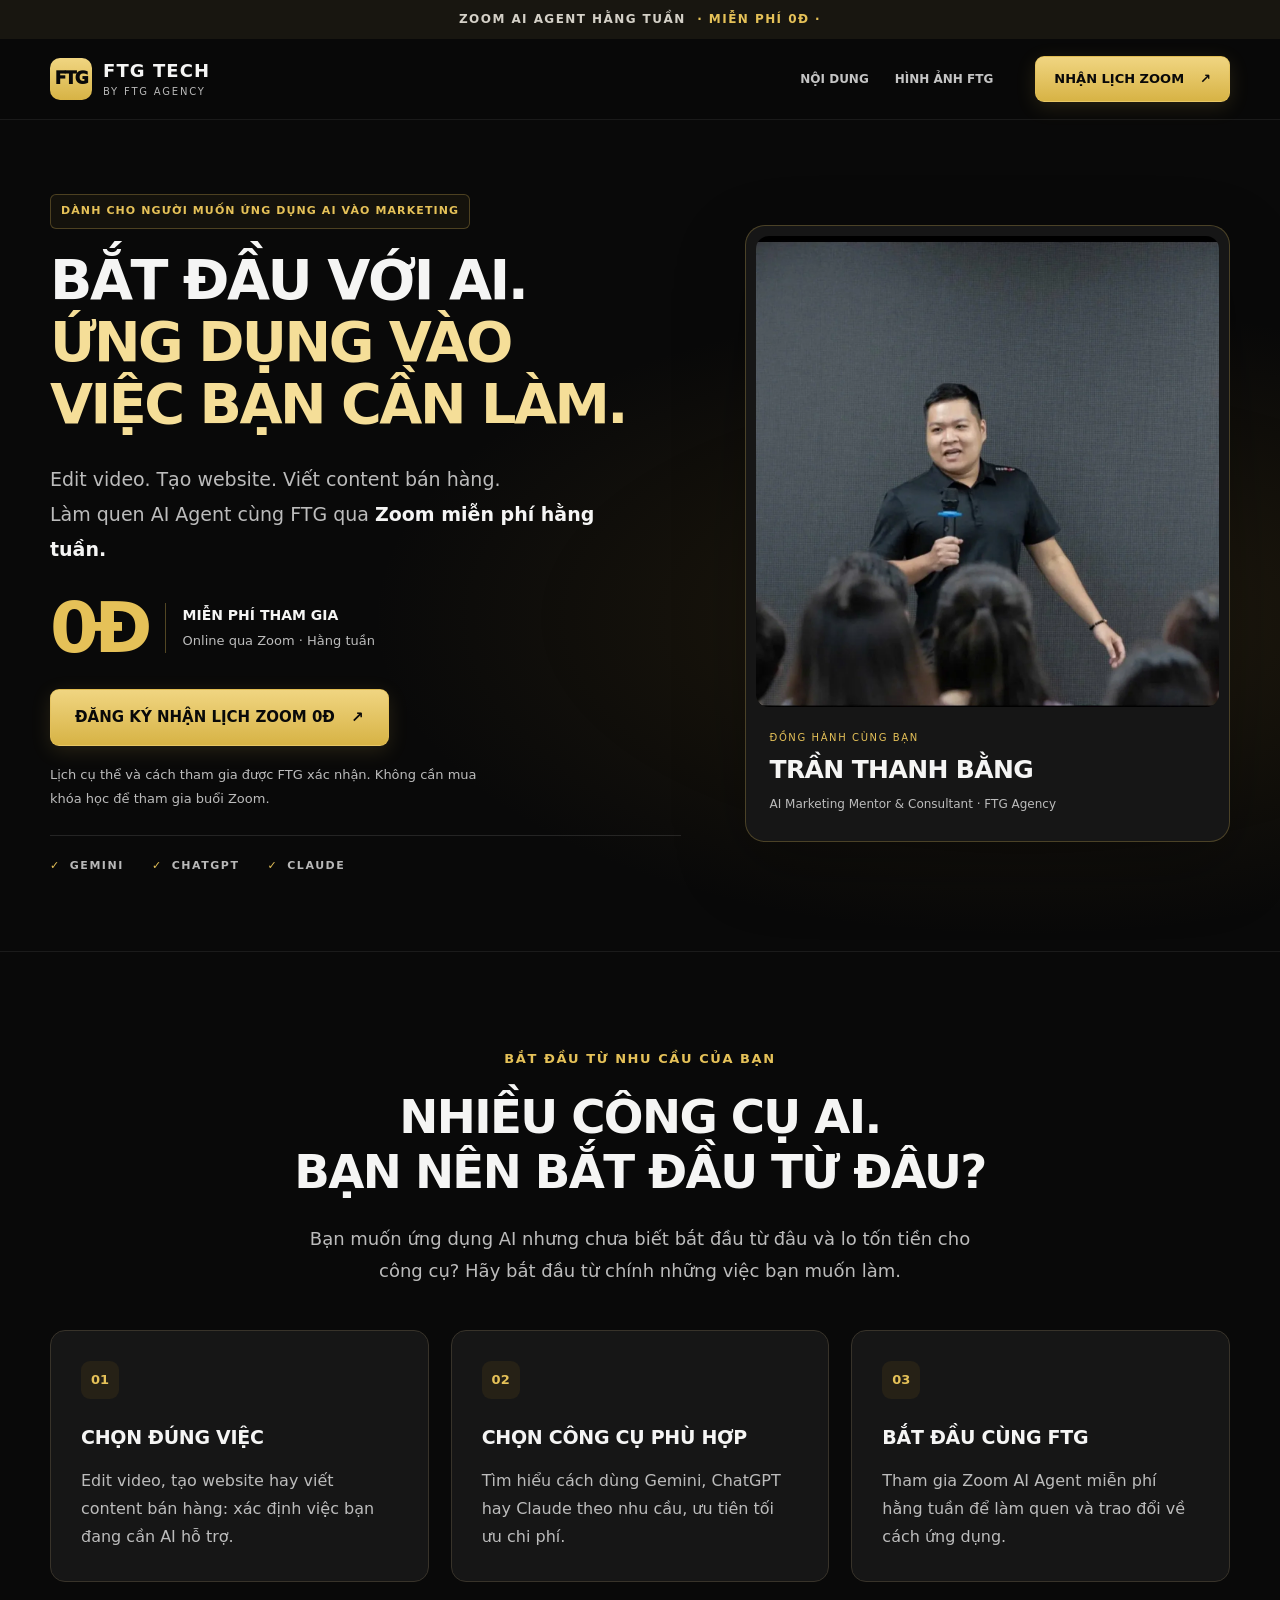
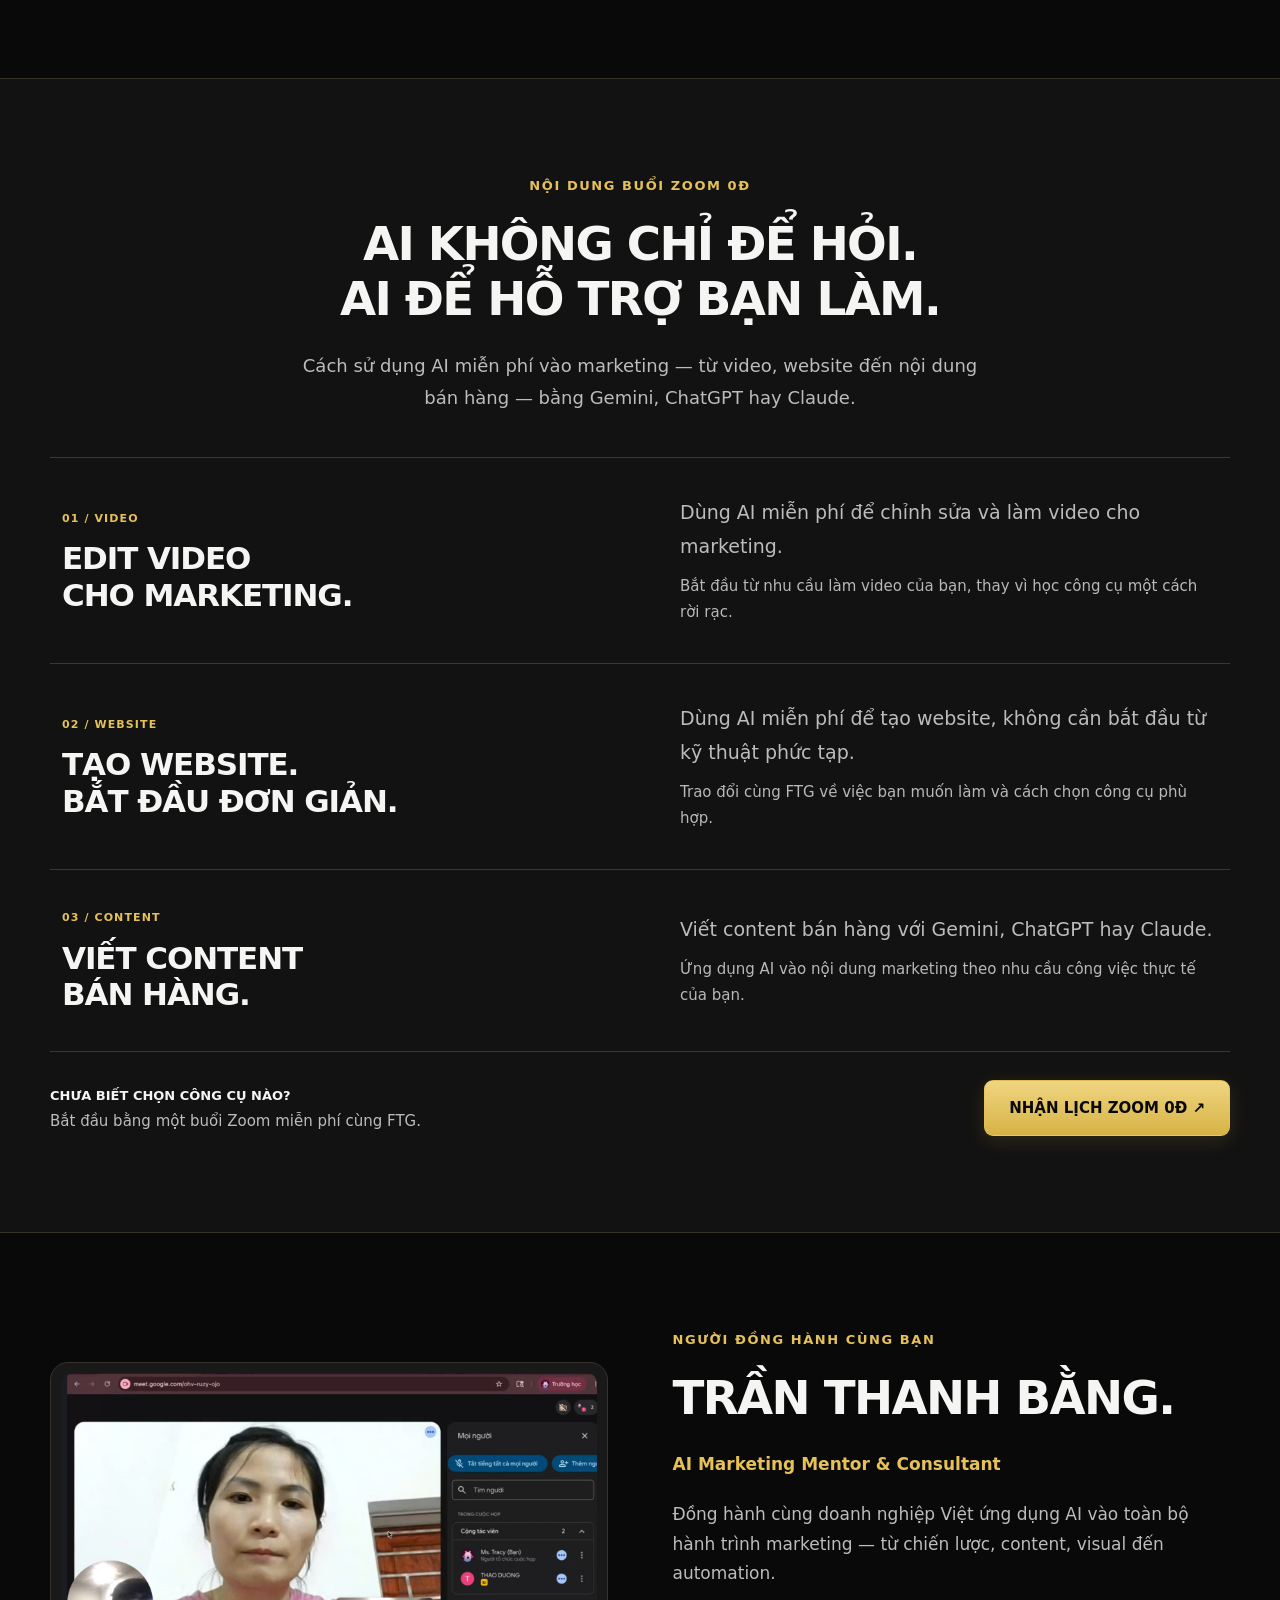
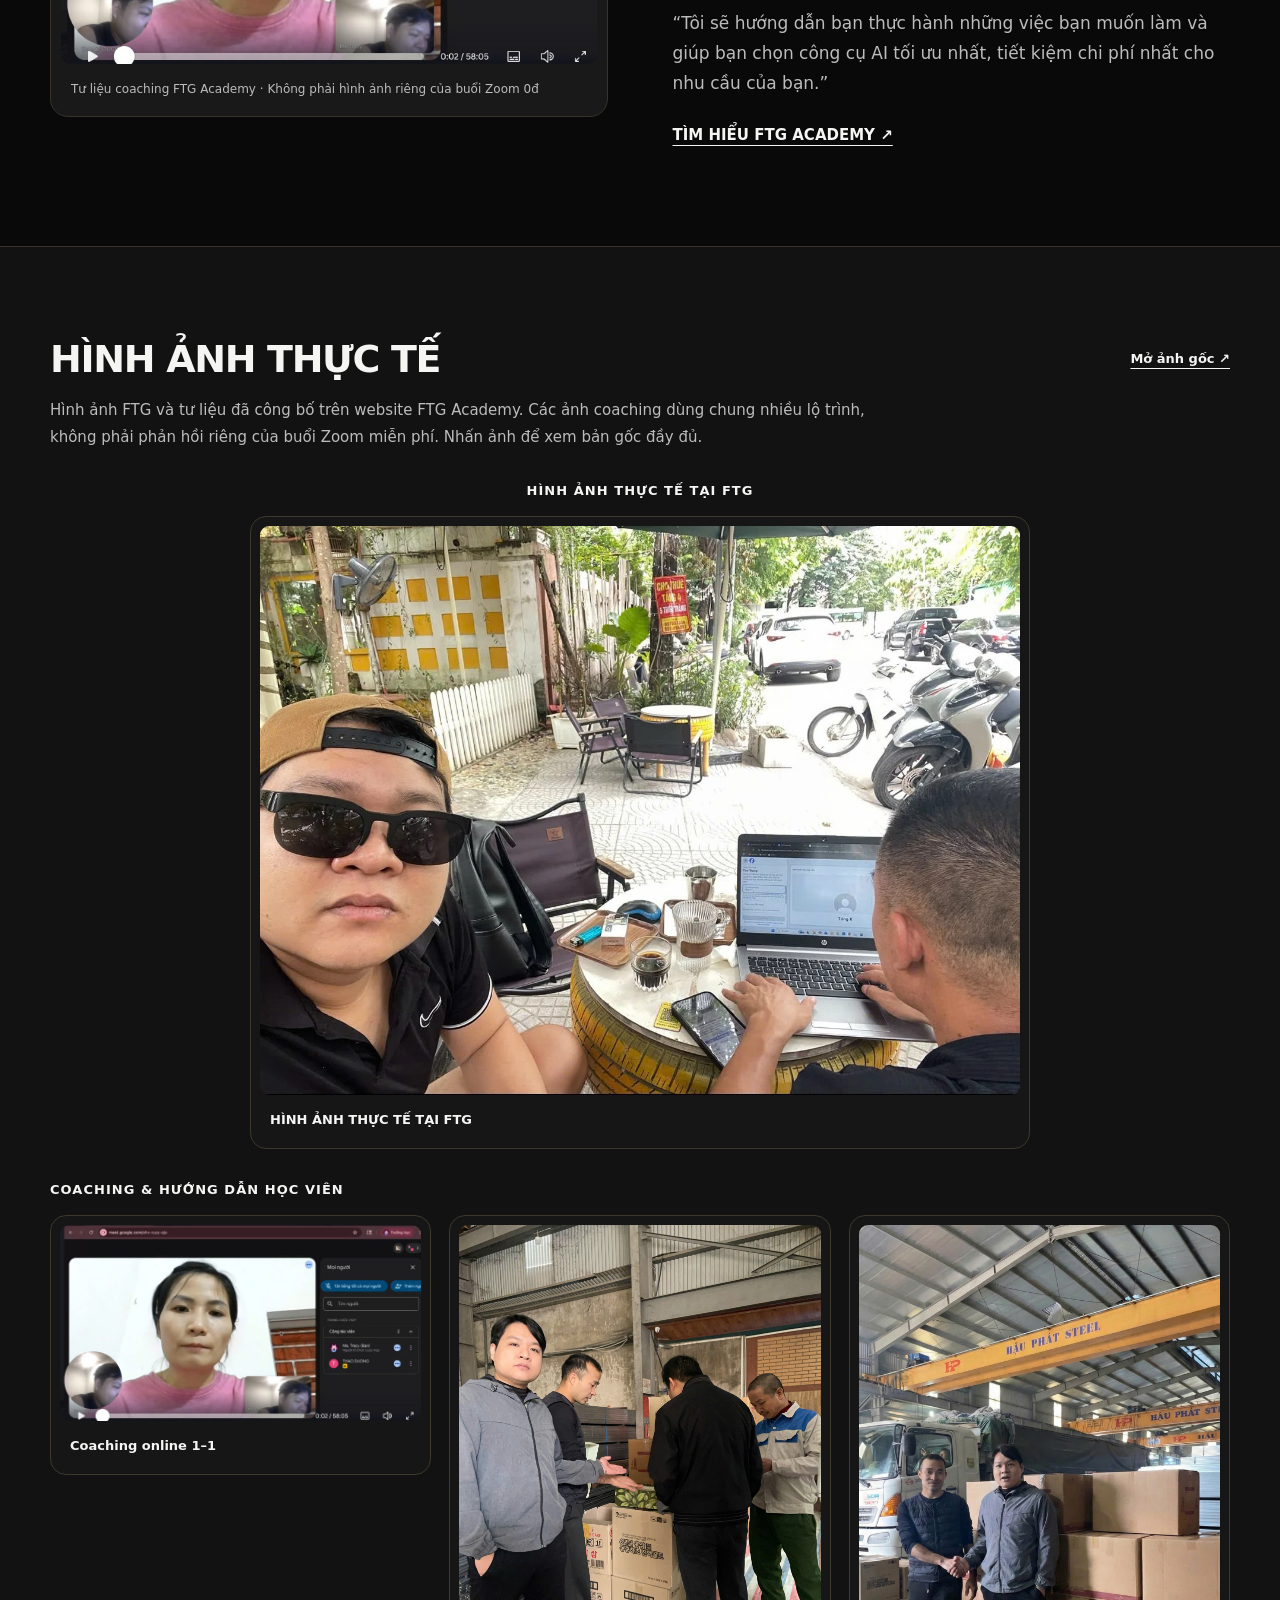
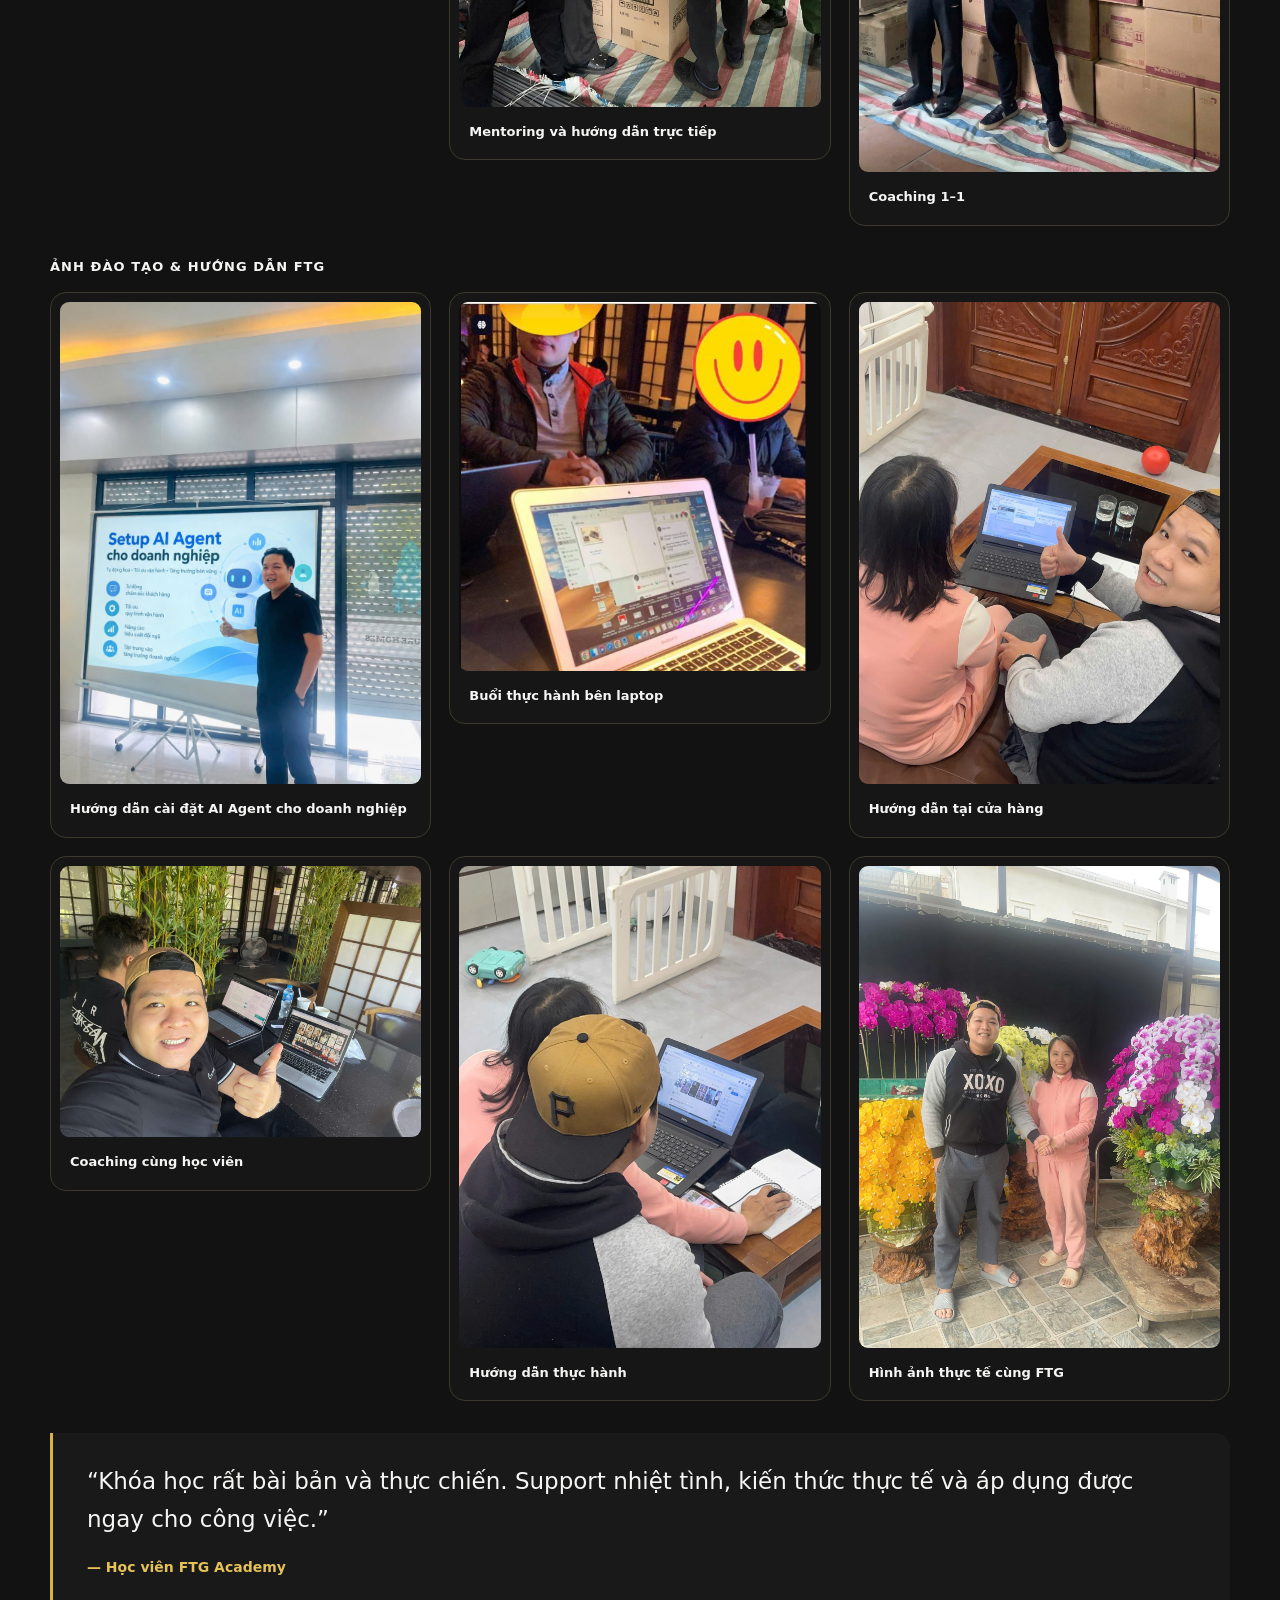
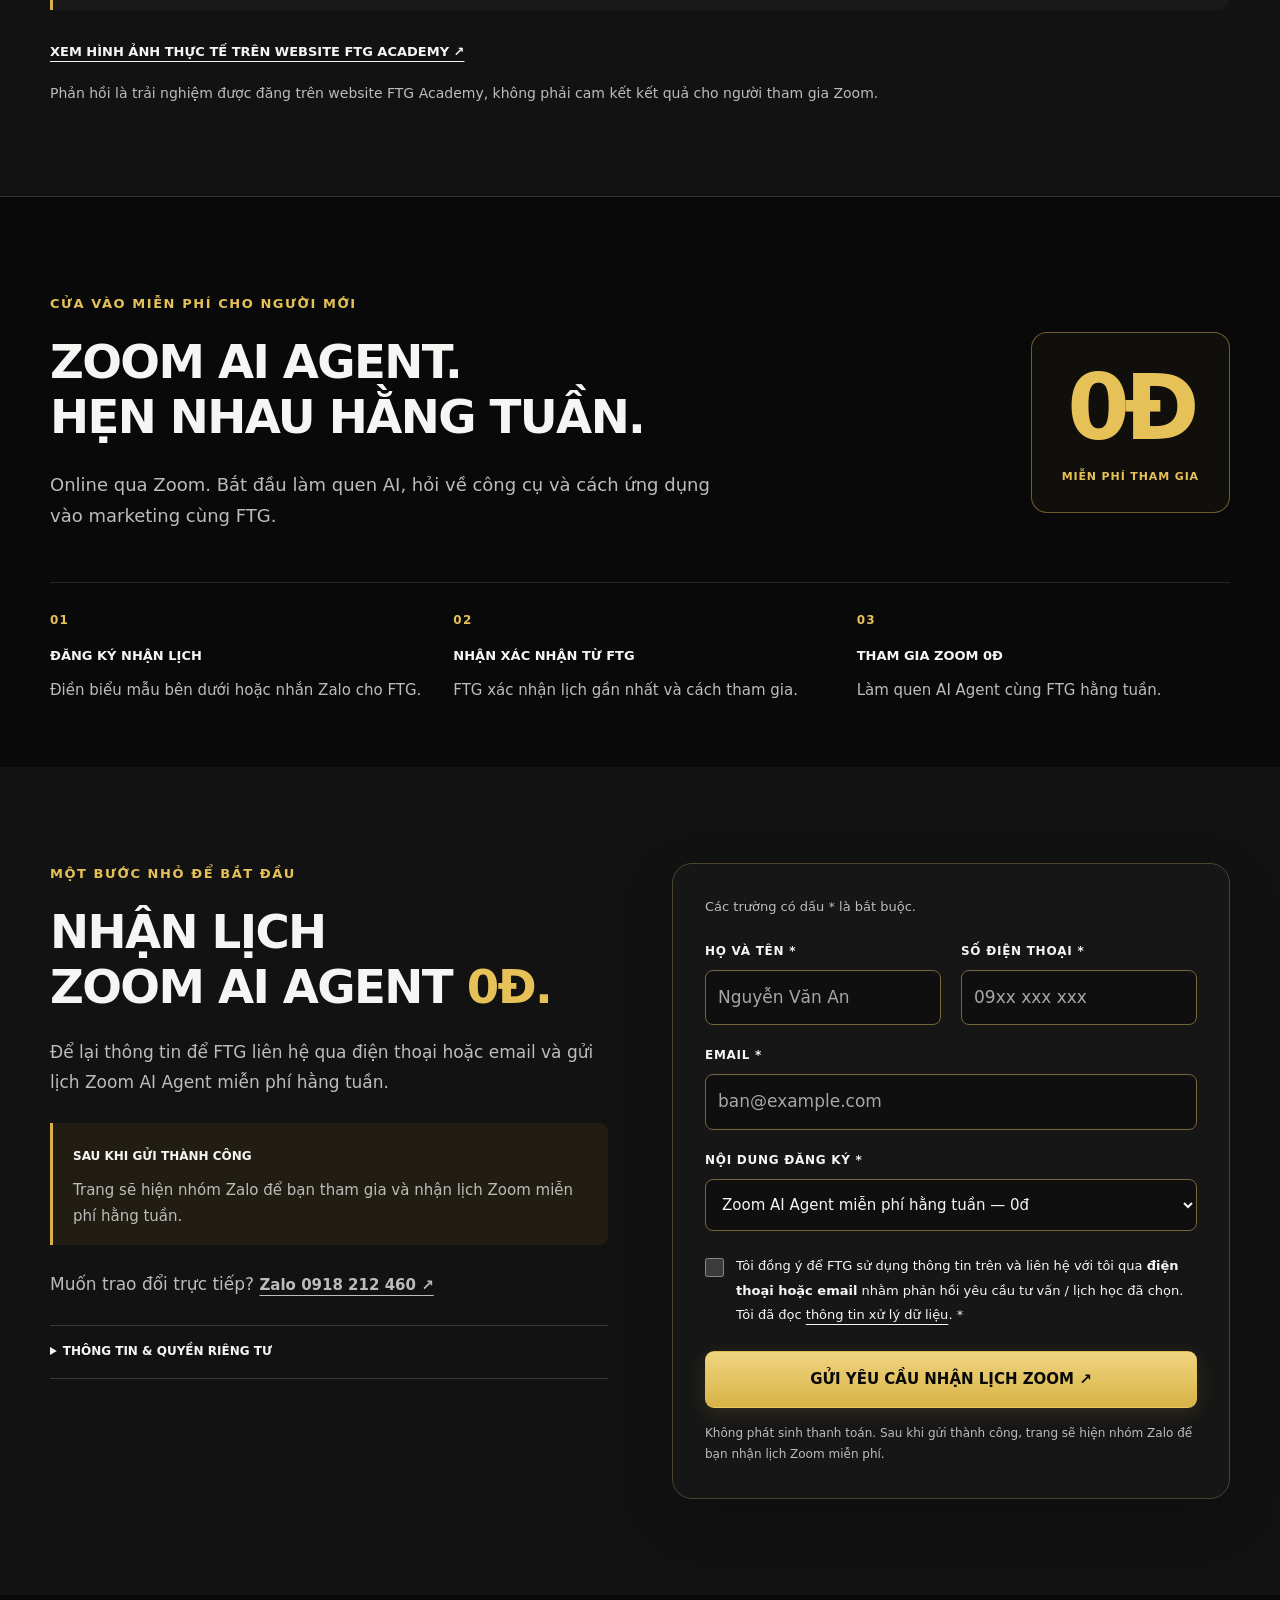
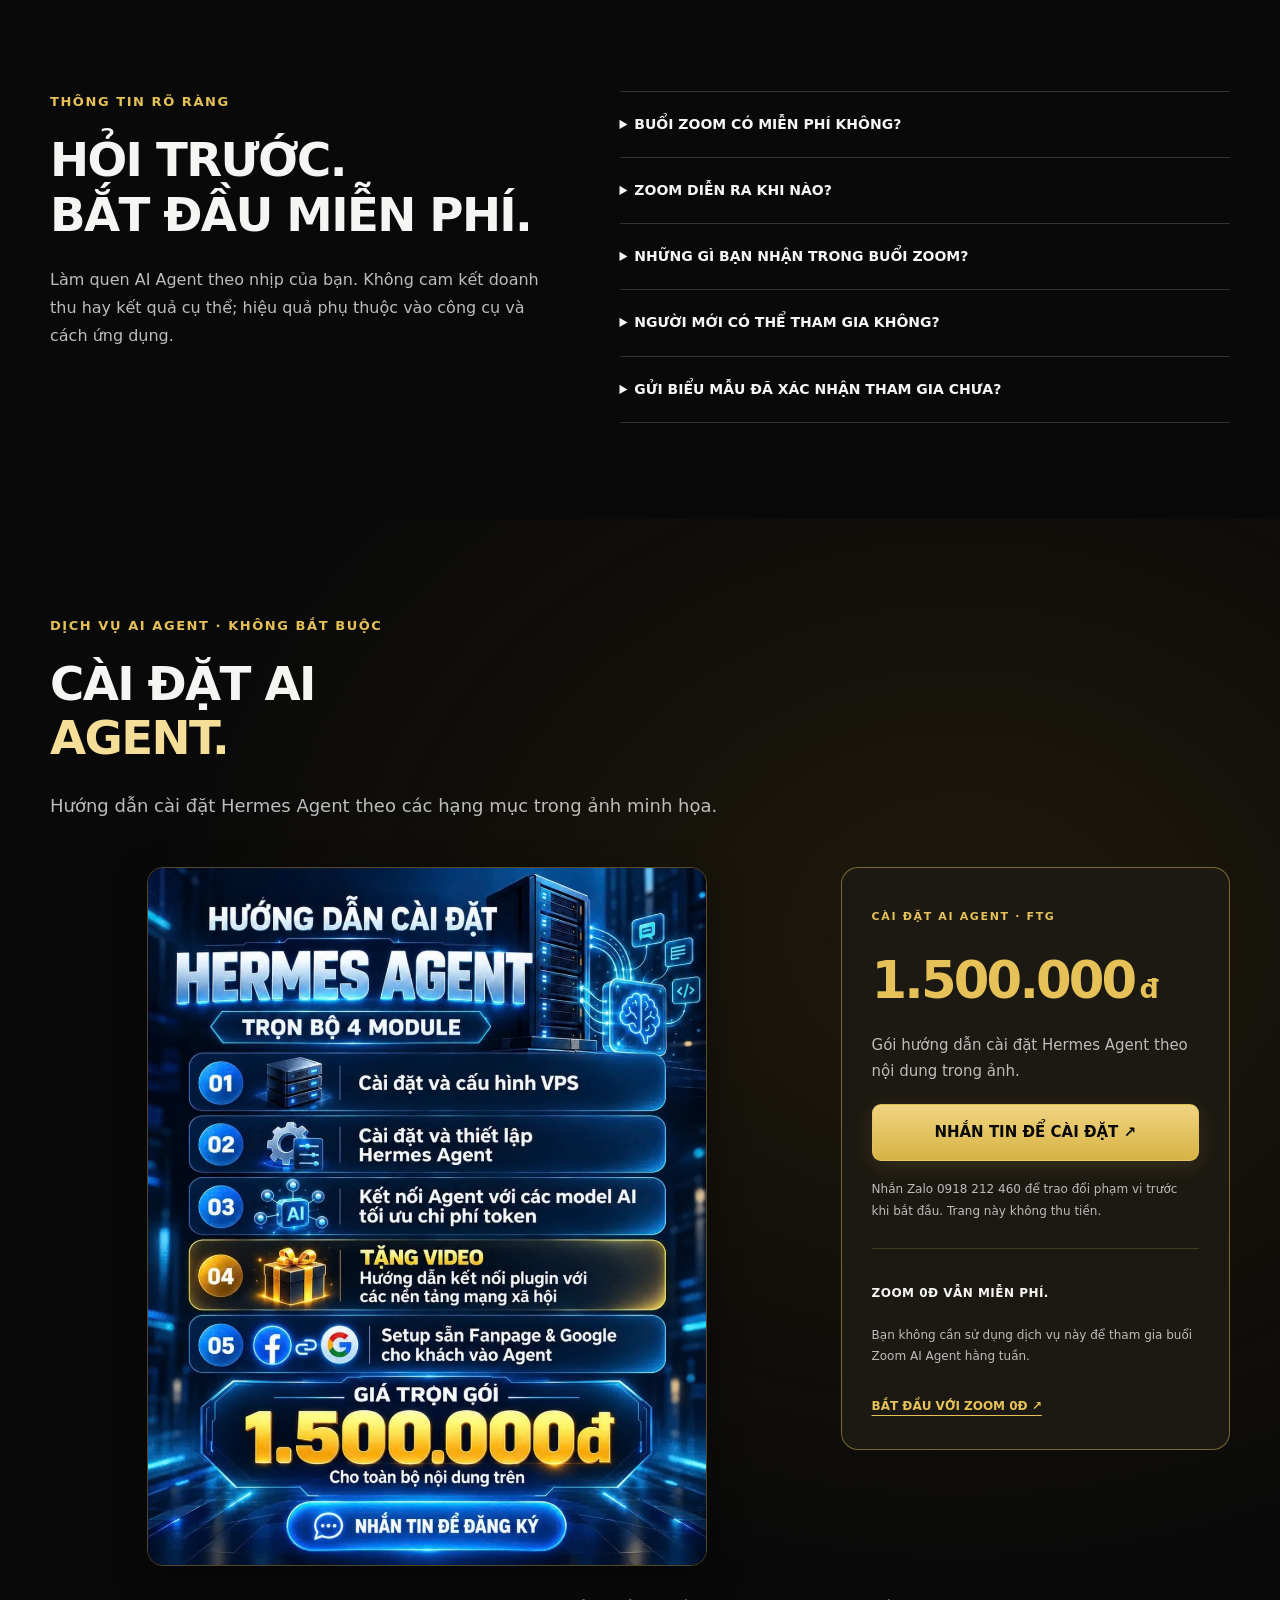
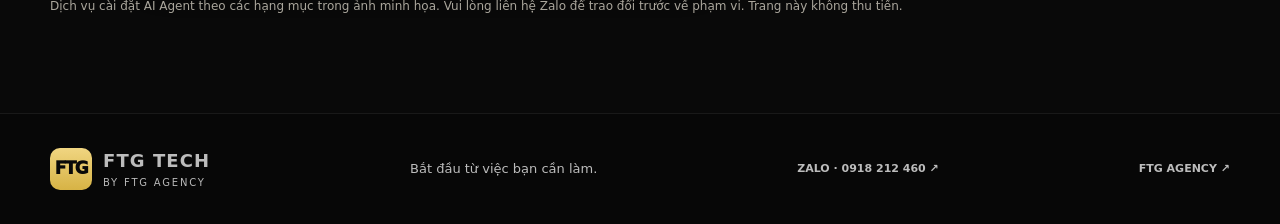
==== commit 28d7ea9a: "Replace gallery classroom image with AI Agent presentation photo" ====
--- a/bat-dau/index.html
+++ b/bat-dau/index.html
@@ -38,7 +38,7 @@
     <div class="feedback-group feedback-group--single"><h3>HÌNH ẢNH THỰC TẾ TẠI FTG</h3><div class="feedback-gallery"><figure class="feedback-card"><a class="feedback-photo-link" href="assets/feedback-ftg.jpg" target="_blank" rel="noopener noreferrer" aria-label="Mở ảnh gốc đầy đủ: Hai người ngồi bên máy tính xách tay tại quán cà phê"><img src="assets/feedback-ftg.webp" alt="Hai người ngồi bên máy tính xách tay tại quán cà phê" width="1280" height="958" loading="lazy" decoding="async"></a><figcaption>HÌNH ẢNH THỰC TẾ TẠI FTG</figcaption></figure></div></div>
     <div class="feedback-group"><h3>COACHING &amp; HƯỚNG DẪN HỌC VIÊN</h3><div class="feedback-gallery"><figure class="feedback-card"><a class="feedback-photo-link" href="assets/online-meeting-coaching.jpg" target="_blank" rel="noopener noreferrer" aria-label="Mở ảnh gốc đầy đủ: Trần Thanh Bằng coaching online 1–1 cùng học viên FTG Academy"><img src="assets/online-meeting-coaching.jpg" alt="Trần Thanh Bằng coaching online 1–1 cùng học viên FTG Academy" width="1544" height="838" loading="lazy" decoding="async"></a><figcaption>Coaching online 1–1</figcaption></figure><figure class="feedback-card"><a class="feedback-photo-link" href="assets/mentoring-session.jpg" target="_blank" rel="noopener noreferrer" aria-label="Mở ảnh gốc đầy đủ: Giảng viên hướng dẫn học viên FTG Academy"><img src="assets/mentoring-session.jpg" alt="Giảng viên hướng dẫn học viên FTG Academy" width="1440" height="1920" loading="lazy" decoding="async"></a><figcaption>Mentoring và hướng dẫn trực tiếp</figcaption></figure><figure class="feedback-card"><a class="feedback-photo-link" href="assets/coaching-laptop.jpg" target="_blank" rel="noopener noreferrer" aria-label="Mở ảnh gốc đầy đủ: Buổi coaching 1–1 tại FTG Academy"><img src="assets/coaching-laptop.jpg" alt="Buổi coaching 1–1 tại FTG Academy" width="1267" height="1920" loading="lazy" decoding="async"></a><figcaption>Coaching 1–1</figcaption></figure></div></div>
 
-    <div class="feedback-group"><h3>ẢNH ĐÀO TẠO &amp; HƯỚNG DẪN FTG</h3><div class="feedback-gallery"><figure class="feedback-card"><a class="feedback-photo-link" href="assets/classroom.jpg" target="_blank" rel="noopener noreferrer" aria-label="Mở ảnh gốc đầy đủ: Ảnh người hướng dẫn trình bày livestream trước màn hình"><img src="assets/classroom.jpg" alt="Ảnh người hướng dẫn trình bày livestream trước màn hình" width="960" height="1280" loading="lazy" decoding="async"></a><figcaption>Thực hành livestream</figcaption></figure><figure class="feedback-card"><a class="feedback-photo-link" href="assets/livestream.jpg" target="_blank" rel="noopener noreferrer" aria-label="Mở ảnh gốc đầy đủ: Hai người ngồi bên máy tính xách tay trong buổi thực hành"><img src="assets/livestream.jpg" alt="Hai người ngồi bên máy tính xách tay trong buổi thực hành" width="559" height="570" loading="lazy" decoding="async"></a><figcaption>Buổi thực hành bên laptop</figcaption></figure><figure class="feedback-card"><a class="feedback-photo-link" href="assets/shipping-partner.jpg" target="_blank" rel="noopener noreferrer" aria-label="Mở ảnh gốc đầy đủ: Hướng dẫn sử dụng laptop tại cửa hàng"><img src="assets/shipping-partner.jpg" alt="Hướng dẫn sử dụng laptop tại cửa hàng" width="1440" height="1920" loading="lazy" decoding="async"></a><figcaption>Hướng dẫn tại cửa hàng</figcaption></figure><figure class="feedback-card"><a class="feedback-photo-link" href="assets/student-ai-ads-1on1.jpg" target="_blank" rel="noopener noreferrer" aria-label="Mở ảnh gốc đầy đủ: Người hướng dẫn cùng học viên bên laptop"><img src="assets/student-ai-ads-1on1.jpg" alt="Người hướng dẫn cùng học viên bên laptop" width="2560" height="1920" loading="lazy" decoding="async"></a><figcaption>Coaching cùng học viên</figcaption></figure><figure class="feedback-card"><a class="feedback-photo-link" href="assets/trainer-student.jpg" target="_blank" rel="noopener noreferrer" aria-label="Mở ảnh gốc đầy đủ: Hai người cùng xem nội dung trên máy tính xách tay"><img src="assets/trainer-student.jpg" alt="Hai người cùng xem nội dung trên máy tính xách tay" width="1440" height="1920" loading="lazy" decoding="async"></a><figcaption>Hướng dẫn thực hành</figcaption></figure><figure class="feedback-card"><a class="feedback-photo-link" href="assets/training-facebook.jpg" target="_blank" rel="noopener noreferrer" aria-label="Mở ảnh gốc đầy đủ: Hai người chụp ảnh cùng nhau tại cửa hàng hoa"><img src="assets/training-facebook.jpg" alt="Hai người chụp ảnh cùng nhau tại cửa hàng hoa" width="1440" height="1920" loading="lazy" decoding="async"></a><figcaption>Hình ảnh thực tế cùng FTG</figcaption></figure></div></div>
+    <div class="feedback-group"><h3>ẢNH ĐÀO TẠO &amp; HƯỚNG DẪN FTG</h3><div class="feedback-gallery"><figure class="feedback-card"><a class="feedback-photo-link" href="assets/setup-ai-agent-enterprise.jpg" target="_blank" rel="noopener noreferrer" aria-label="Mở ảnh gốc đầy đủ: Người hướng dẫn đứng trước màn chiếu có nội dung Setup AI Agent cho doanh nghiệp"><img src="assets/setup-ai-agent-enterprise.jpg" alt="Người hướng dẫn đứng trước màn chiếu có nội dung Setup AI Agent cho doanh nghiệp" width="1024" height="1280" loading="lazy" decoding="async"></a><figcaption>Hướng dẫn cài đặt AI Agent cho doanh nghiệp</figcaption></figure><figure class="feedback-card"><a class="feedback-photo-link" href="assets/livestream.jpg" target="_blank" rel="noopener noreferrer" aria-label="Mở ảnh gốc đầy đủ: Hai người ngồi bên máy tính xách tay trong buổi thực hành"><img src="assets/livestream.jpg" alt="Hai người ngồi bên máy tính xách tay trong buổi thực hành" width="559" height="570" loading="lazy" decoding="async"></a><figcaption>Buổi thực hành bên laptop</figcaption></figure><figure class="feedback-card"><a class="feedback-photo-link" href="assets/shipping-partner.jpg" target="_blank" rel="noopener noreferrer" aria-label="Mở ảnh gốc đầy đủ: Hướng dẫn sử dụng laptop tại cửa hàng"><img src="assets/shipping-partner.jpg" alt="Hướng dẫn sử dụng laptop tại cửa hàng" width="1440" height="1920" loading="lazy" decoding="async"></a><figcaption>Hướng dẫn tại cửa hàng</figcaption></figure><figure class="feedback-card"><a class="feedback-photo-link" href="assets/student-ai-ads-1on1.jpg" target="_blank" rel="noopener noreferrer" aria-label="Mở ảnh gốc đầy đủ: Người hướng dẫn cùng học viên bên laptop"><img src="assets/student-ai-ads-1on1.jpg" alt="Người hướng dẫn cùng học viên bên laptop" width="2560" height="1920" loading="lazy" decoding="async"></a><figcaption>Coaching cùng học viên</figcaption></figure><figure class="feedback-card"><a class="feedback-photo-link" href="assets/trainer-student.jpg" target="_blank" rel="noopener noreferrer" aria-label="Mở ảnh gốc đầy đủ: Hai người cùng xem nội dung trên máy tính xách tay"><img src="assets/trainer-student.jpg" alt="Hai người cùng xem nội dung trên máy tính xách tay" width="1440" height="1920" loading="lazy" decoding="async"></a><figcaption>Hướng dẫn thực hành</figcaption></figure><figure class="feedback-card"><a class="feedback-photo-link" href="assets/training-facebook.jpg" target="_blank" rel="noopener noreferrer" aria-label="Mở ảnh gốc đầy đủ: Hai người chụp ảnh cùng nhau tại cửa hàng hoa"><img src="assets/training-facebook.jpg" alt="Hai người chụp ảnh cùng nhau tại cửa hàng hoa" width="1440" height="1920" loading="lazy" decoding="async"></a><figcaption>Hình ảnh thực tế cùng FTG</figcaption></figure></div></div>
     <figure class="feedback-quote"><blockquote>“Khóa học rất bài bản và thực chiến. Support nhiệt tình, kiến thức thực tế và áp dụng được ngay cho công việc.”</blockquote><figcaption>— Học viên FTG Academy</figcaption></figure>
     <div class="feedback-source"><a class="text-link" href="https://ftgagency.github.io/#gallery" target="_blank" rel="noopener noreferrer">XEM HÌNH ẢNH THỰC TẾ TRÊN WEBSITE FTG ACADEMY ↗</a><p class="note">Phản hồi là trải nghiệm được đăng trên website FTG Academy, không phải cam kết kết quả cho người tham gia Zoom.</p></div>
   </div></div>
